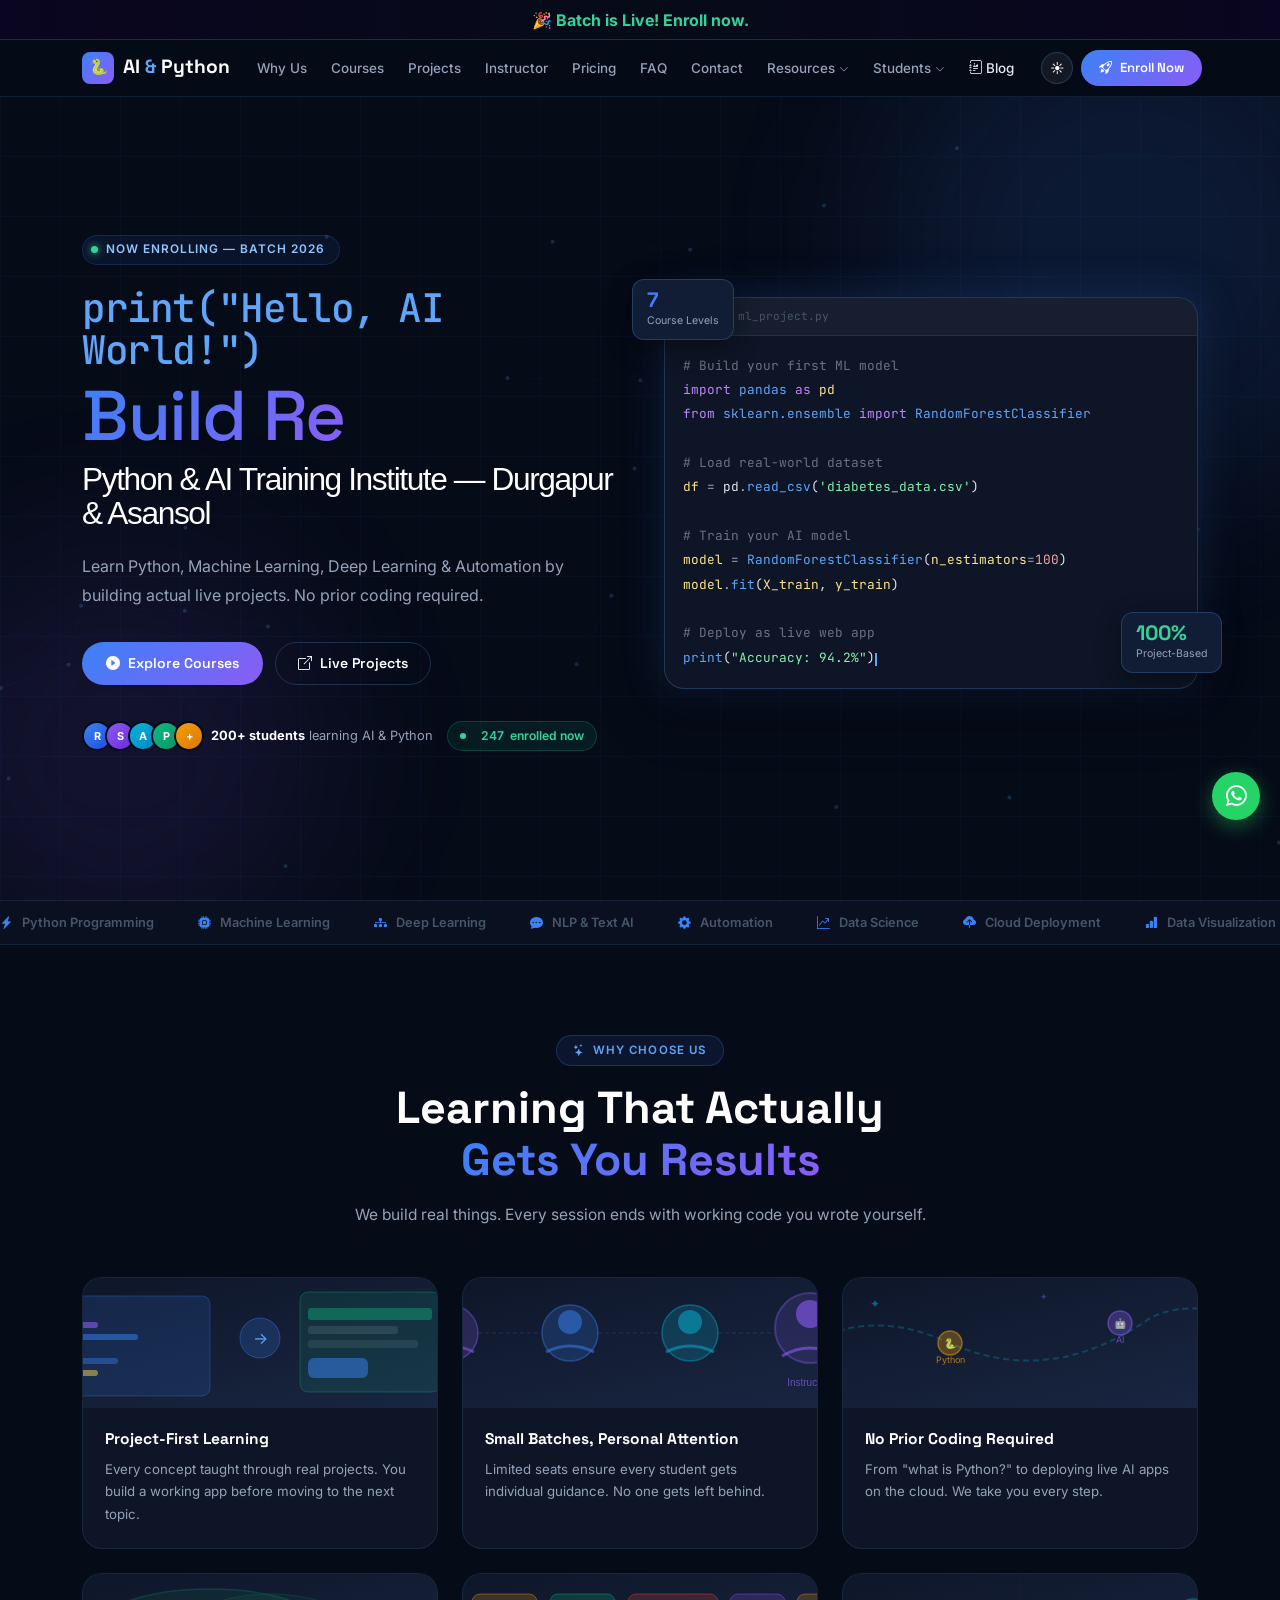
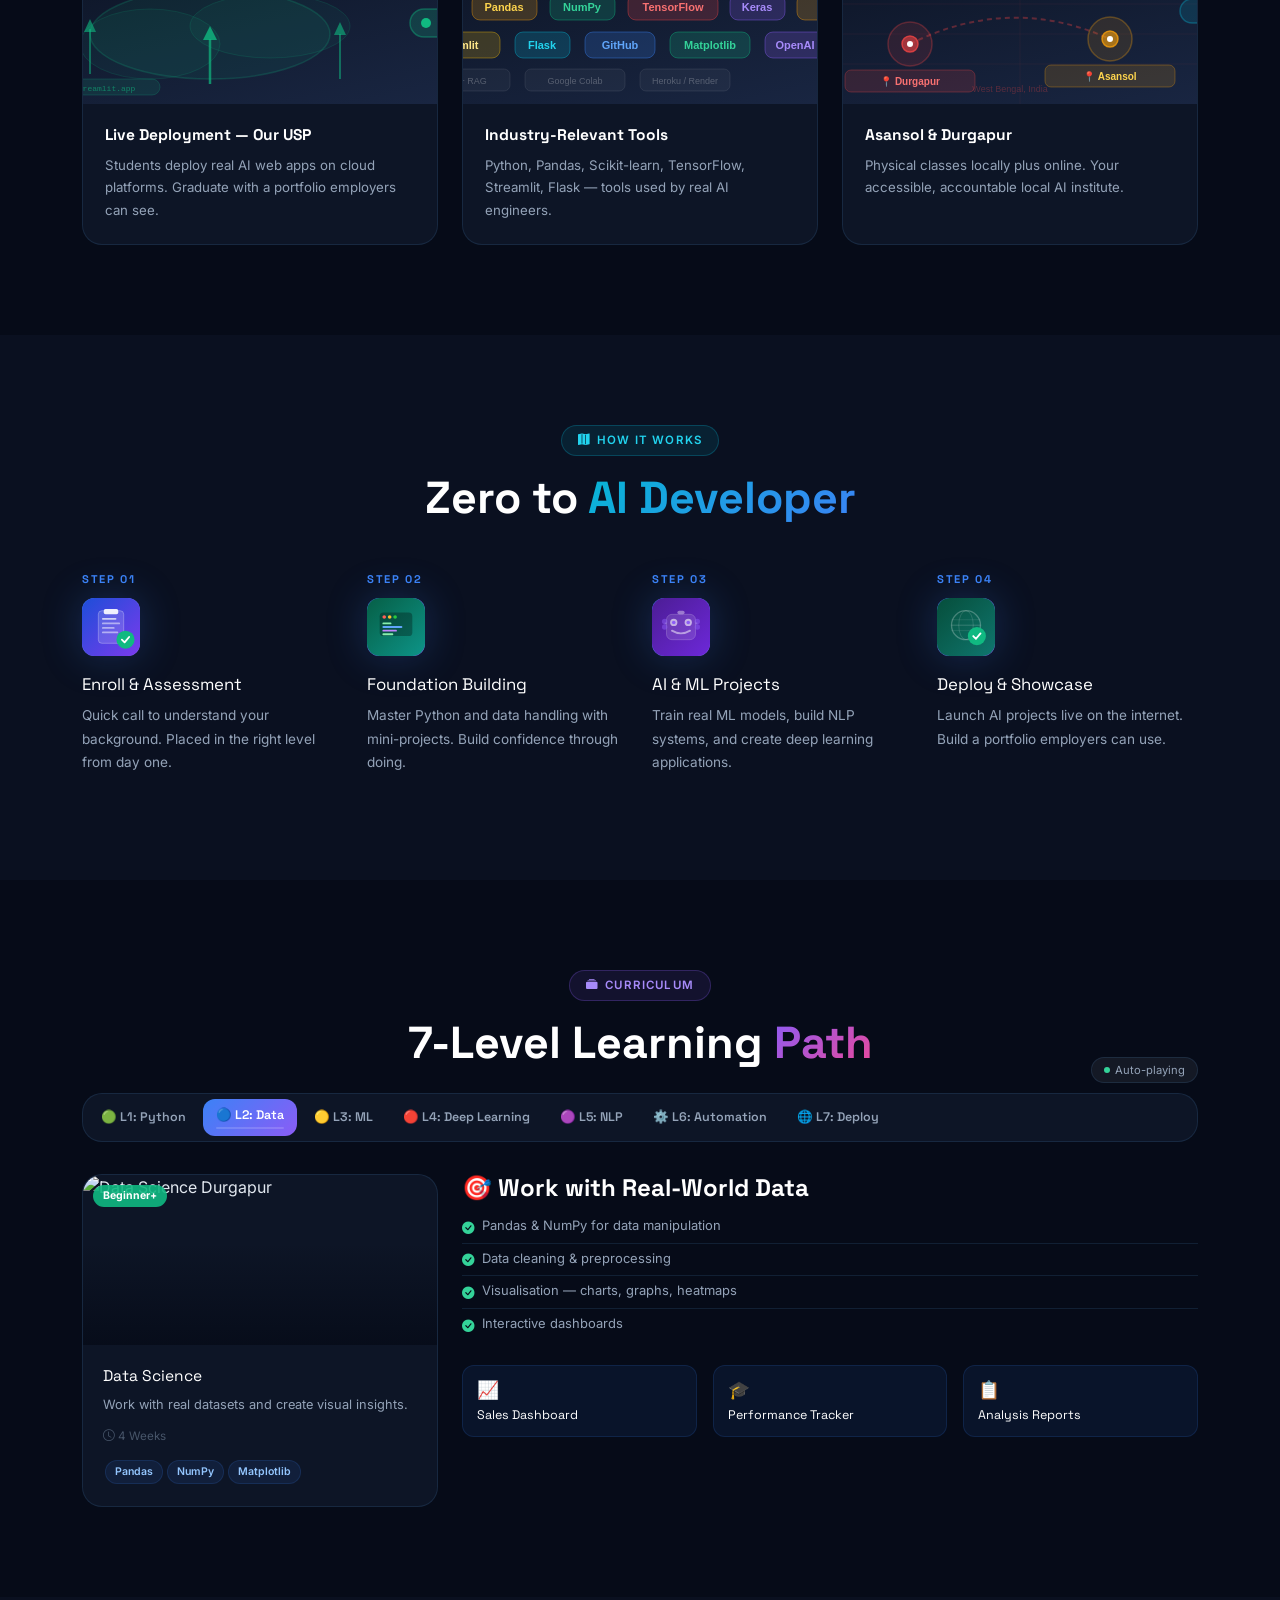
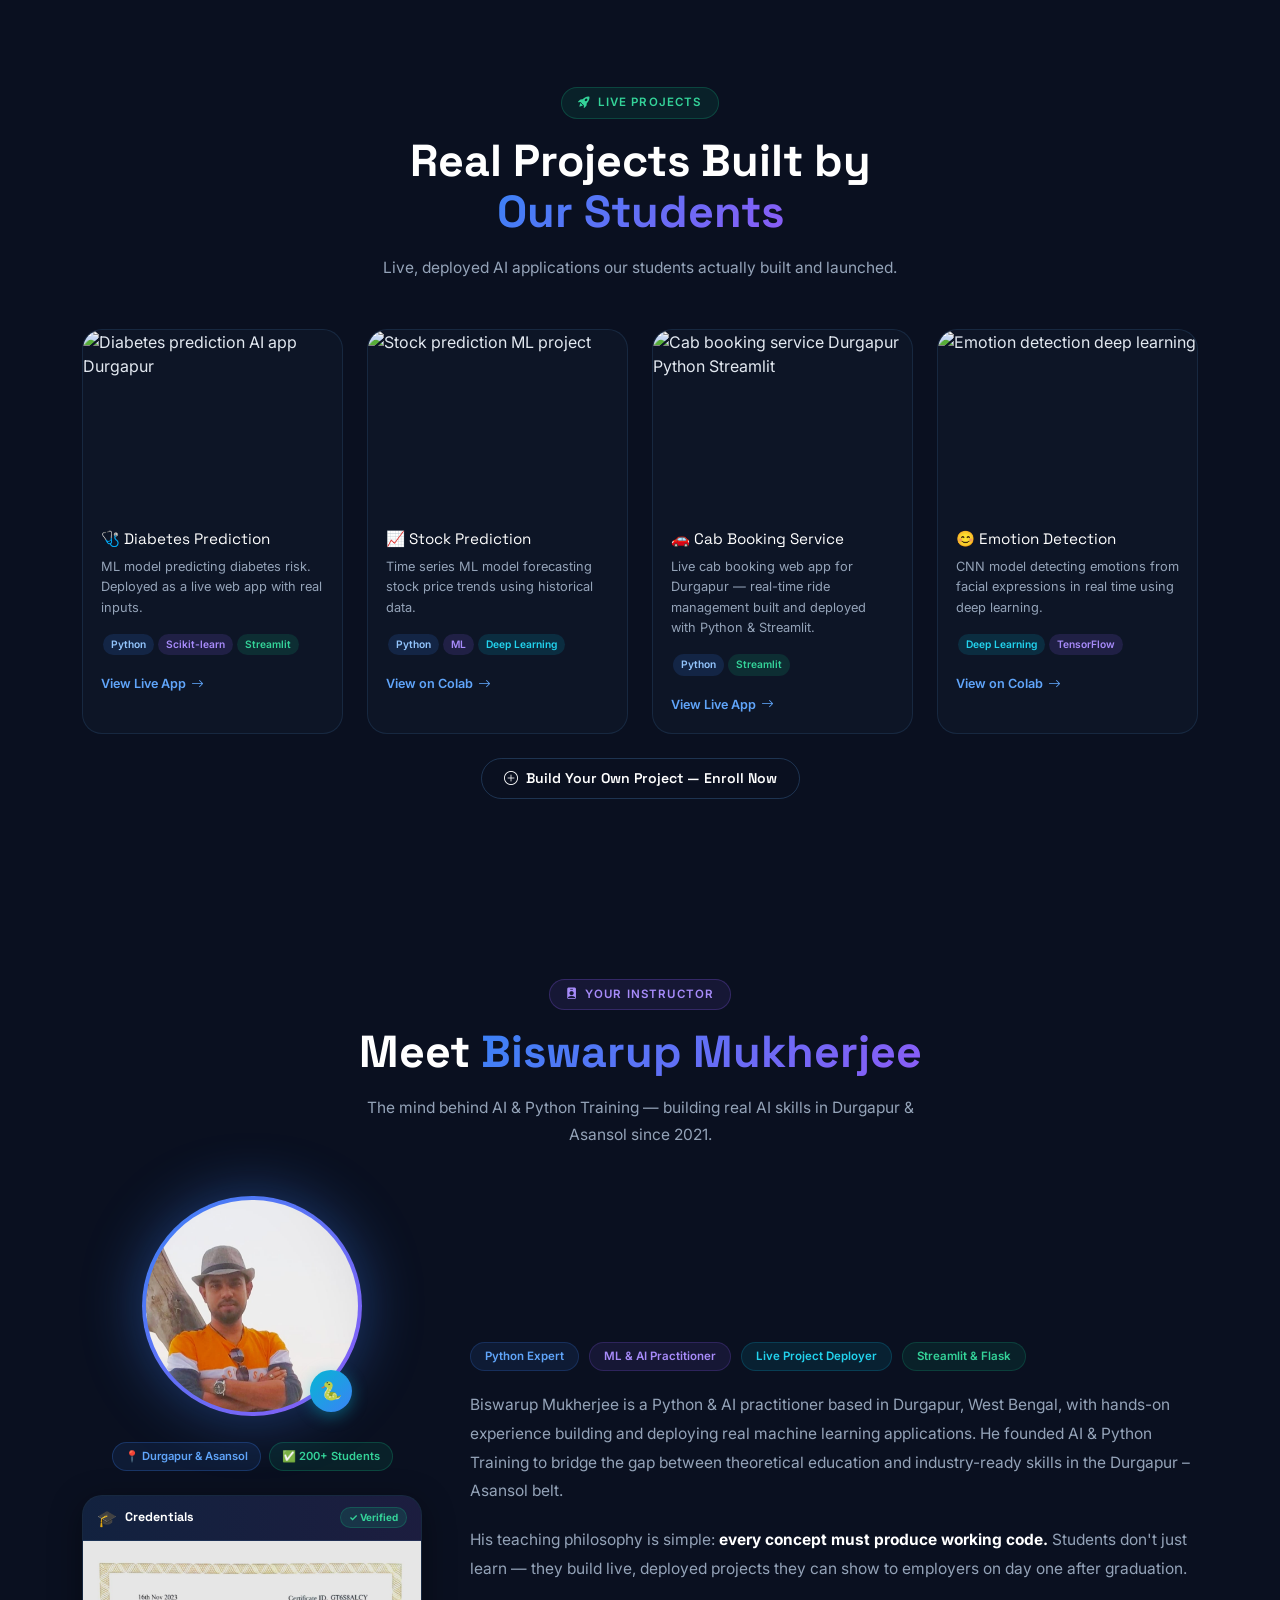
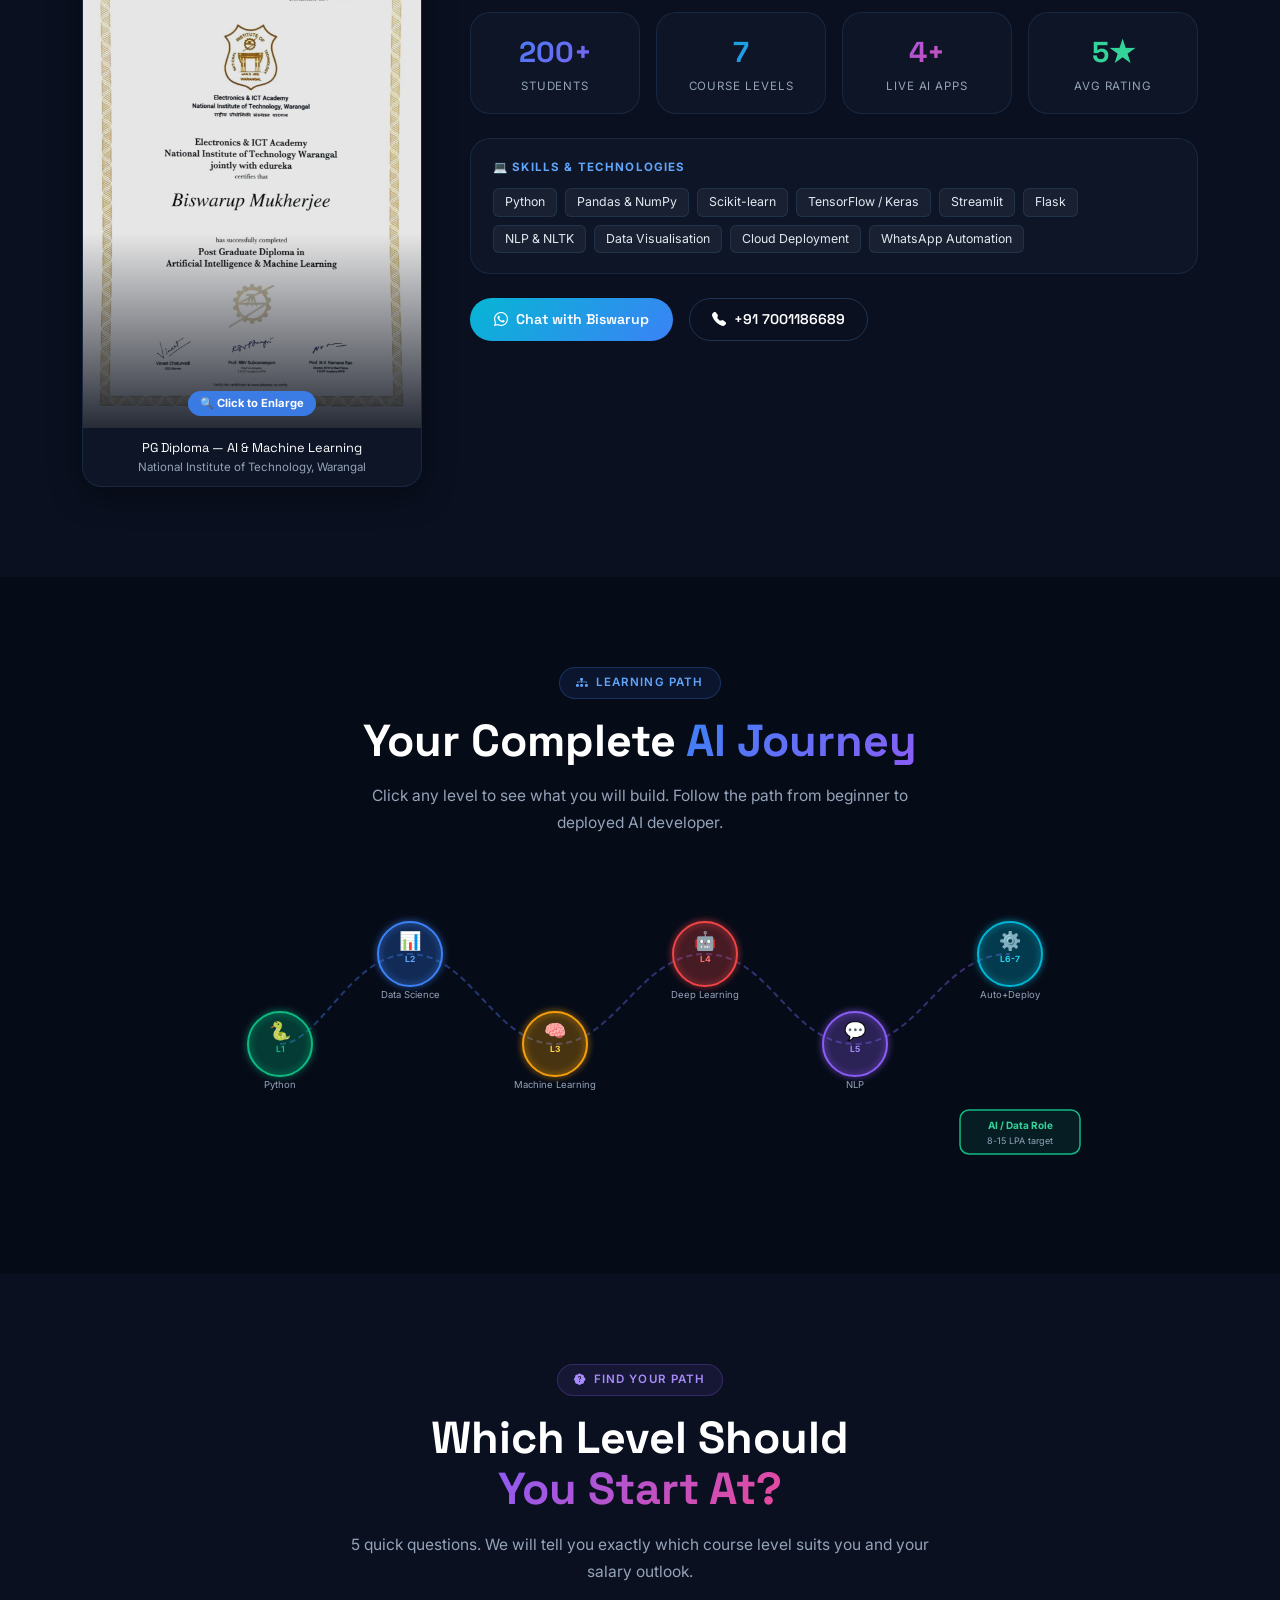
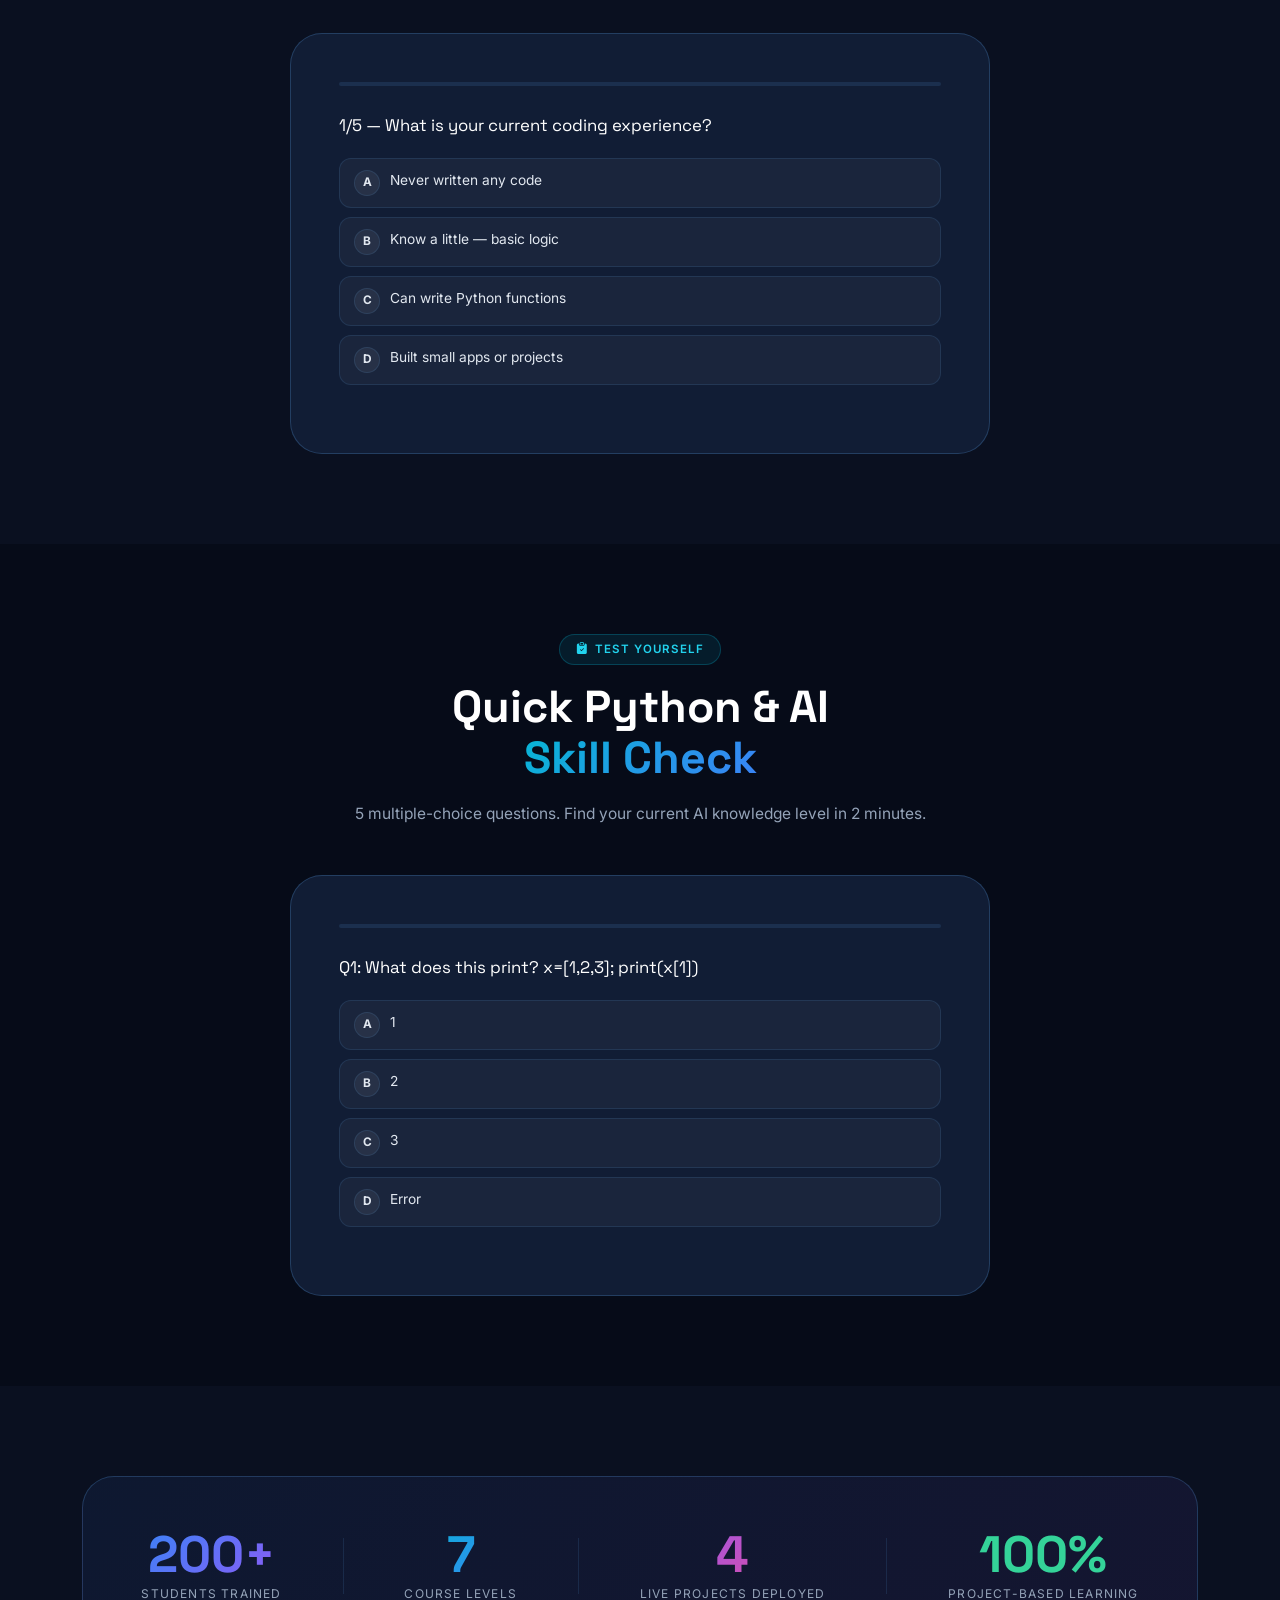
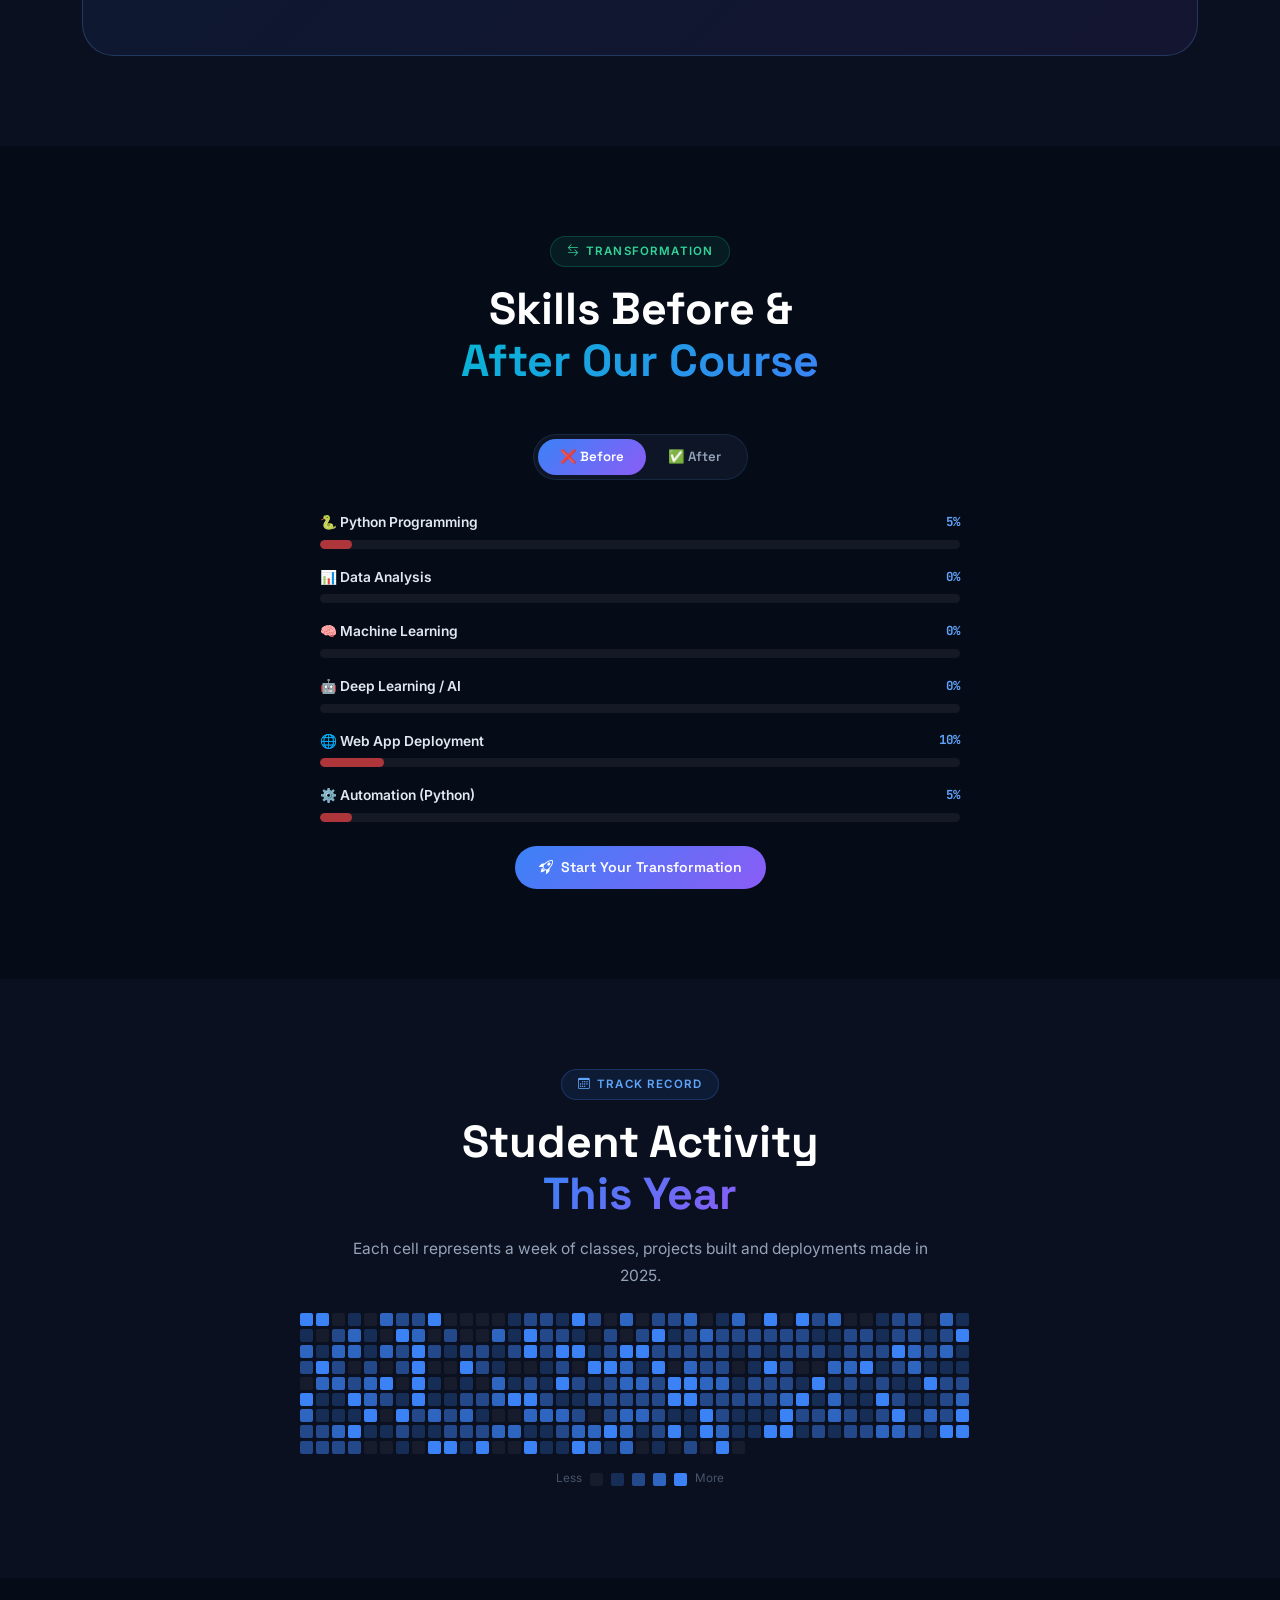
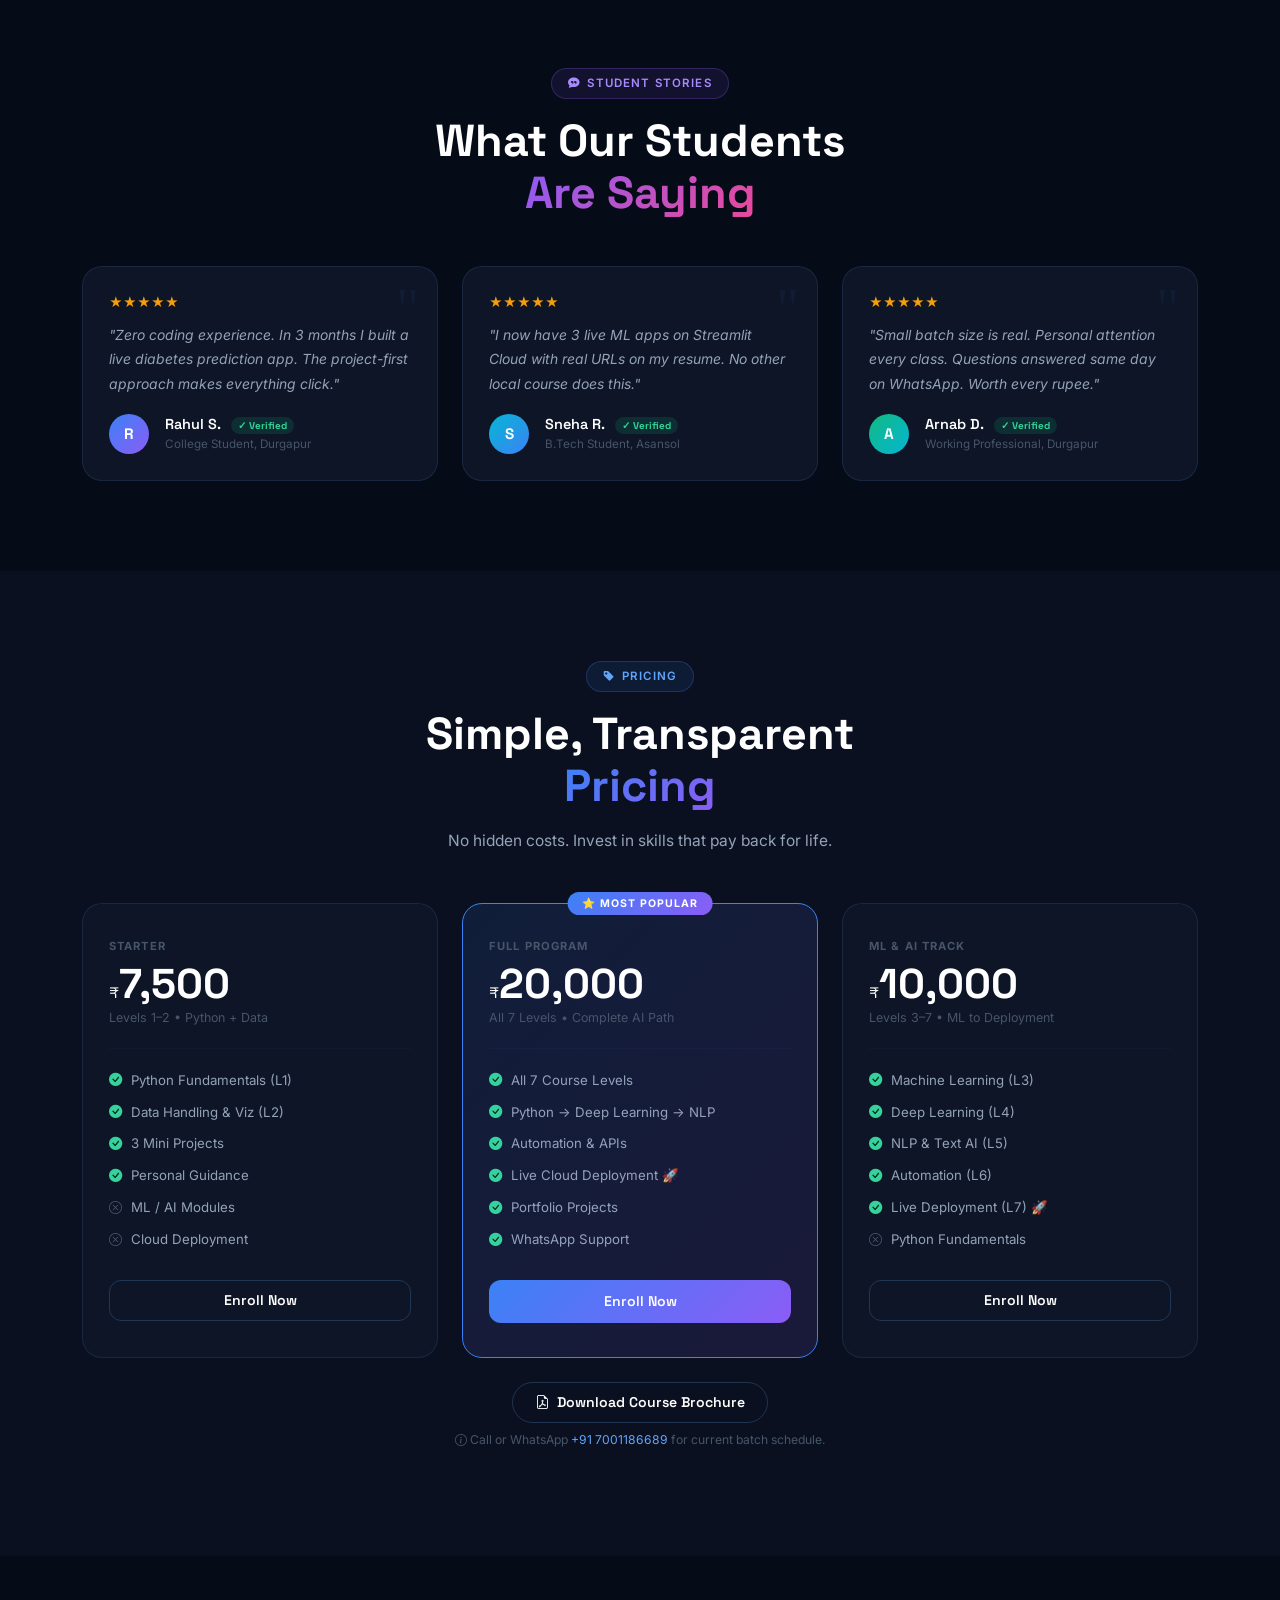
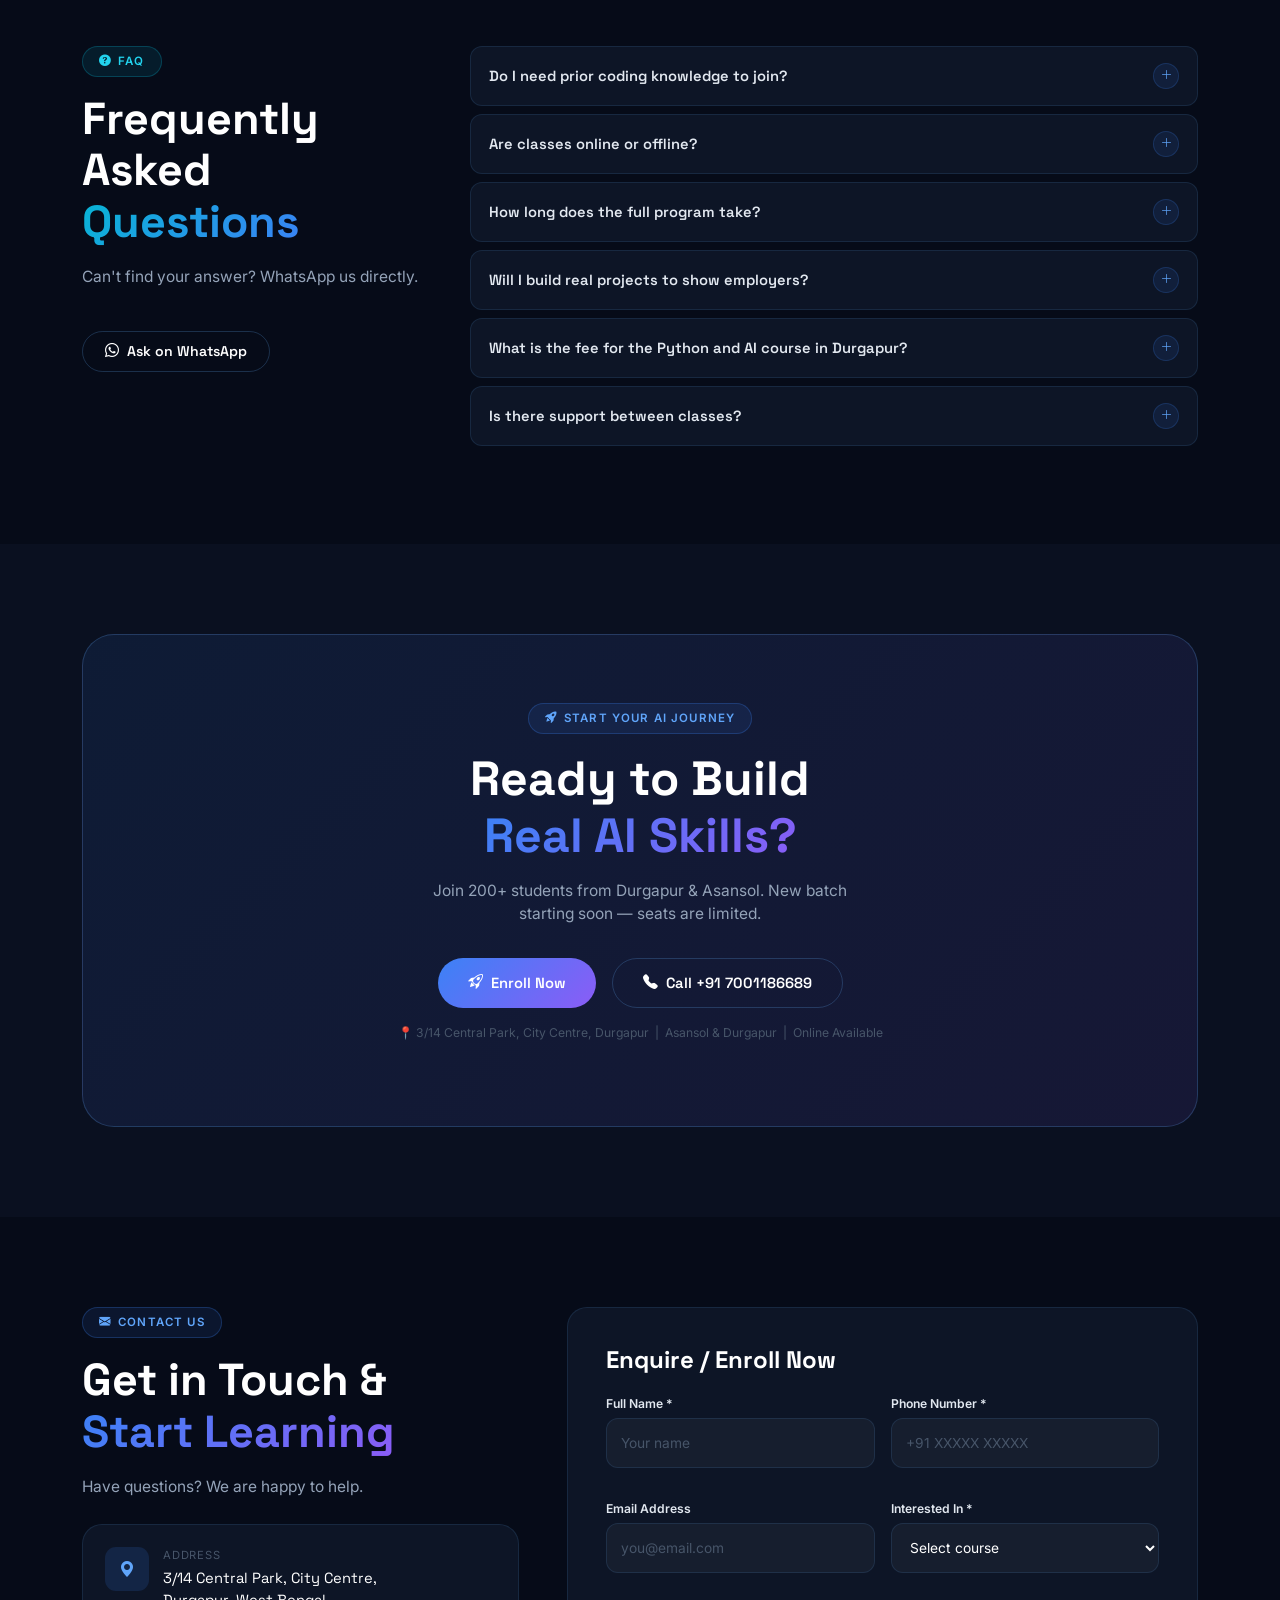
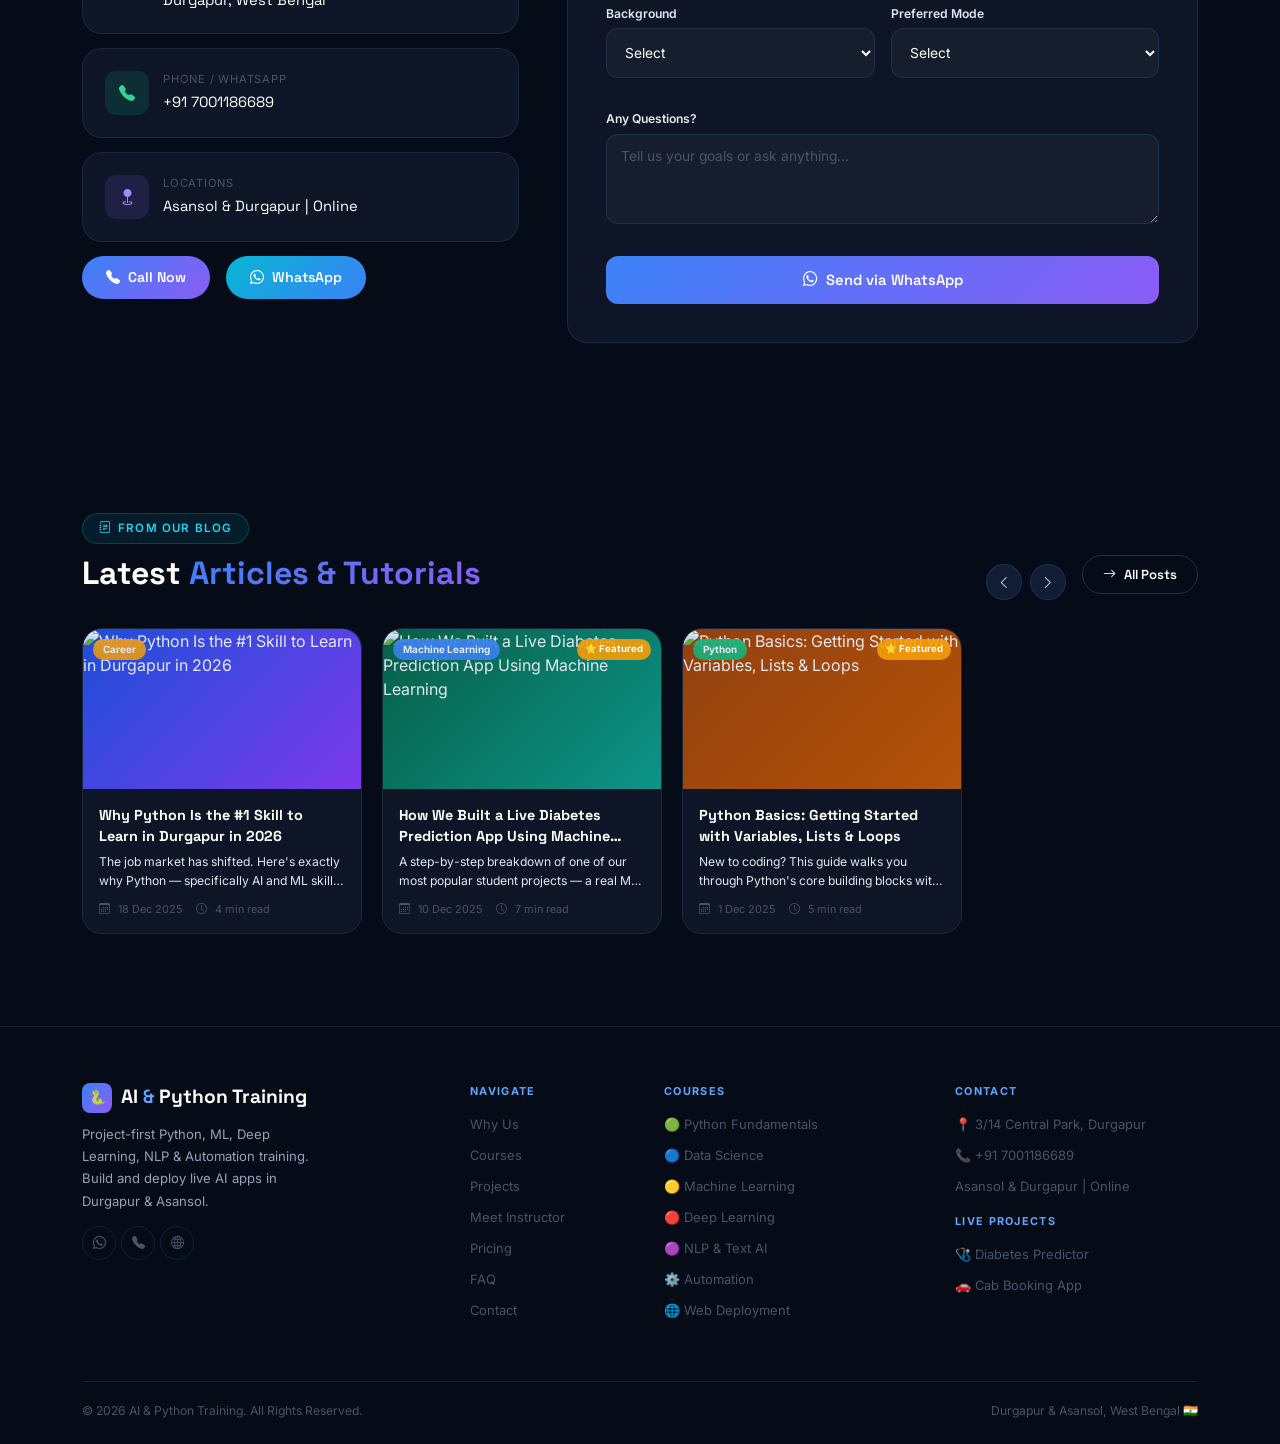
==== index.html @ 7343caf2 "feat: initial commit of AI & Python Training project v2" ====
<!DOCTYPE html>
<html lang="en-IN">
<head>
<meta charset="UTF-8"/>
<meta name="viewport" content="width=device-width,initial-scale=1.0"/>
<title>Python & AI Course in Durgapur & Asansol | Live Projects</title>
<meta name="description" content="Learn Python, Machine Learning & AI in Durgapur & Asansol. Project-based training, live AI app deployment, 200+ students. Beginner-friendly. Call +91 7001186689."/>
<meta name="keywords" content="Python course Durgapur, AI course Durgapur, machine learning Durgapur, Python training Asansol, data science course West Bengal, deep learning training, AI institute Durgapur, learn Python near me, NLP course India, Python classes Asansol, Biswarup Mukherjee"/>
<meta name="robots" content="index, follow"/>
<meta name="geo.region" content="IN-WB"/>
<link rel="canonical" href="https://www.aipythontraining.in/"/>
<link rel="sitemap" type="application/xml" href="https://www.aipythontraining.in/sitemap.xml"/>

<!-- ══ FAVICON & PWA ══ -->
<link rel="icon" type="image/svg+xml" href="data:image/svg+xml,%3Csvg xmlns='http://www.w3.org/2000/svg' viewBox='0 0 64 64'%3E%3Cdefs%3E%3ClinearGradient id='g' x1='0%25' y1='0%25' x2='100%25' y2='100%25'%3E%3Cstop offset='0%25' stop-color='%233B82F6'/%3E%3Cstop offset='100%25' stop-color='%238B5CF6'/%3E%3C/linearGradient%3E%3C/defs%3E%3Crect width='64' height='64' rx='14' fill='url(%23g)'/%3E%3Ctext x='32' y='44' text-anchor='middle' font-size='36' font-family='monospace' font-weight='bold' fill='white'%3E%7B%7D%3C/text%3E%3C/svg%3E"/>
<link rel="icon" type="image/png" sizes="32x32" href="/favicon-32x32.png"/>
<link rel="apple-touch-icon" sizes="180x180" href="/apple-touch-icon.png"/>
<link rel="manifest" href="/site.webmanifest"/>
<meta name="theme-color" content="#3B82F6"/>
<meta name="apple-mobile-web-app-capable" content="yes"/>
<meta name="apple-mobile-web-app-status-bar-style" content="black-translucent"/>

<!-- ══ GEO & LOCAL SEO ══ -->
<meta name="geo.region" content="IN-WB"/>
<meta name="geo.placename" content="Durgapur, West Bengal, India"/>
<meta name="geo.position" content="23.5732;87.3248"/>
<meta name="ICBM" content="23.5732, 87.3248"/>

<!-- ══ DNS PREFETCH ══ -->
<link rel="dns-prefetch" href="https://cdn.jsdelivr.net"/>
<link rel="dns-prefetch" href="https://fonts.googleapis.com"/>
<link rel="dns-prefetch" href="https://wa.me"/>
<meta property="og:type" content="website"/>
<meta property="og:site_name" content="AI and Python Training"/>
<meta property="og:title" content="Python & AI Course in Durgapur & Asansol | Live Projects"/>
<meta property="og:description" content="Learn Python, Machine Learning & Deep Learning with real deployed AI projects. Small batches, personal mentorship. 200+ students trained in Durgapur & Asansol."/>
<meta property="og:url" content="https://www.aipythontraining.in/"/>
<meta property="og:image" content="https://www.aipythontraining.in/og-cover.jpg"/>
<meta property="og:image:width" content="1200"/>
<meta property="og:image:height" content="630"/>
<meta property="og:image:alt" content="AI and Python Training — Durgapur and Asansol, West Bengal"/>
<meta property="og:locale" content="en_IN"/>
<meta name="twitter:card" content="summary_large_image"/>
<meta name="twitter:site" content="@aipythontraining"/>
<meta name="twitter:title" content="Python & AI Course in Durgapur & Asansol | Live Projects"/>
<meta name="twitter:description" content="Learn Python, ML & Deep Learning with real deployed AI projects. 200+ students in Durgapur & Asansol."/>
<meta name="twitter:image" content="https://www.aipythontraining.in/og-cover.jpg"/>
<meta name="twitter:image:alt" content="AI and Python Training Durgapur"/>
<meta name="theme-color" content="#3B82F6"/>
<link rel="preconnect" href="https://fonts.googleapis.com"/>
<link rel="preconnect" href="https://fonts.gstatic.com" crossorigin/>
<link href="https://fonts.googleapis.com/css2?family=Inter:wght@400;500;600;700;800&family=Space+Grotesk:wght@400;500;600;700&family=JetBrains+Mono:wght@400;500&display=swap" rel="stylesheet"/>
<link href="https://cdn.jsdelivr.net/npm/bootstrap@5.3.3/dist/css/bootstrap.min.css" rel="stylesheet"/>
<link href="https://cdn.jsdelivr.net/npm/bootstrap-icons@1.11.3/font/bootstrap-icons.css" rel="stylesheet"/>
<script type="application/ld+json">
{
  "@context": "https://schema.org",
  "@graph": [
    {
      "@type": "EducationalOrganization",
      "@id": "https://www.aipythontraining.in/#organization",
      "name": "AI and Python Training",
      "alternateName": "AI & Python Training Durgapur",
      "url": "https://www.aipythontraining.in/",
      "logo": "https://www.aipythontraining.in/logo.png",
      "image": "https://www.aipythontraining.in/og-cover.jpg",
      "description": "Project-based Python, Machine Learning, Deep Learning and AI training in Durgapur and Asansol. Students build and deploy live AI applications.",
      "telephone": "+91-7001186689",
      "priceRange": "₹₹",
      "address": {
        "@type": "PostalAddress",
        "streetAddress": "3/14 Central Park, City Centre",
        "addressLocality": "Durgapur",
        "addressRegion": "West Bengal",
        "postalCode": "713205",
        "addressCountry": "IN"
      },
      "geo": {"@type": "GeoCoordinates","latitude": 23.5732,"longitude": 87.3248},
      "areaServed": [
        {"@type": "City","name": "Durgapur"},
        {"@type": "City","name": "Asansol"}
      ],
      "openingHoursSpecification": {
        "@type": "OpeningHoursSpecification",
        "dayOfWeek": ["Monday","Tuesday","Wednesday","Thursday","Friday","Saturday"],
        "opens": "10:00","closes": "19:00"
      },
      "sameAs": ["https://sites.google.com/view/pythonandai/home","https://wa.me/917001186689"],
      "aggregateRating": {"@type": "AggregateRating","ratingValue": "5.0","reviewCount": "120","bestRating": "5"}
    },
    {
      "@type": "WebSite",
      "@id": "https://www.aipythontraining.in/#website",
      "url": "https://www.aipythontraining.in/",
      "name": "AI and Python Training",
      "publisher": {"@id": "https://www.aipythontraining.in/#organization"},
      "inLanguage": "en-IN"
    },
    {
      "@type": "WebPage",
      "@id": "https://www.aipythontraining.in/#webpage",
      "url": "https://www.aipythontraining.in/",
      "name": "Python & AI Course in Durgapur & Asansol | Live Projects",
      "isPartOf": {"@id": "https://www.aipythontraining.in/#website"},
      "about": {"@id": "https://www.aipythontraining.in/#organization"},
      "inLanguage": "en-IN"
    },
    {
      "@type": "Course",
      "name": "Python Fundamentals",
      "description": "Learn Python from scratch — variables, loops, functions, file handling. Build calculator, student manager and CSV report projects.",
      "provider": {"@id": "https://www.aipythontraining.in/#organization"},
      "courseMode": ["Onsite","Online"],
      "educationalLevel": "Beginner",
      "timeRequired": "P6W",
      "offers": {"@type": "Offer","price": "7500","priceCurrency": "INR","availability": "https://schema.org/InStock"}
    },
    {
      "@type": "Course",
      "name": "Machine Learning with Python",
      "description": "Build real ML prediction models using Scikit-learn — regression, classification, clustering and model evaluation.",
      "provider": {"@id": "https://www.aipythontraining.in/#organization"},
      "courseMode": ["Onsite","Online"],
      "educationalLevel": "Intermediate",
      "timeRequired": "P6W",
      "offers": {"@type": "Offer","price": "10000","priceCurrency": "INR","availability": "https://schema.org/InStock"}
    },
    {
      "@type": "Course",
      "name": "Complete AI and Python Program",
      "description": "Full 9-module program: Python, Data Science, ML, Deep Learning, NLP, Gen AI, Automation, Streamlit and live cloud deployment.",
      "provider": {"@id": "https://www.aipythontraining.in/#organization"},
      "courseMode": ["Onsite","Online"],
      "educationalLevel": "Beginner to Advanced",
      "timeRequired": "P6M",
      "offers": {"@type": "Offer","price": "20000","priceCurrency": "INR","availability": "https://schema.org/InStock"},
      "aggregateRating": {"@type": "AggregateRating","ratingValue": "5.0","reviewCount": "120","bestRating": "5"}
    },
    {
      "@type": "FAQPage",
      "mainEntity": [
        {"@type": "Question","name": "Do I need prior coding knowledge to join the Python course in Durgapur?","acceptedAnswer": {"@type": "Answer","text": "No prior coding knowledge required. We have trained school students, homemakers and working professionals with zero coding experience."}},
        {"@type": "Question","name": "Are the AI and Python classes online or offline in Durgapur?","acceptedAnswer": {"@type": "Answer","text": "Physical classes in Durgapur at 3/14 Central Park, City Centre, and in Asansol. Online via Google Meet and Zoom also available."}},
        {"@type": "Question","name": "How long does the complete AI program take?","acceptedAnswer": {"@type": "Answer","text": "The 9-module program takes 5 to 6 months with flexible timings including evenings and weekends."}},
        {"@type": "Question","name": "Will I build real projects after the course?","acceptedAnswer": {"@type": "Answer","text": "Yes. Students deploy live AI web apps on Streamlit Cloud and GitHub — a portfolio of real working apps with public URLs."}},
        {"@type": "Question","name": "What is the fee for the Python and AI course in Durgapur?","acceptedAnswer": {"@type": "Answer","text": "Fees range from Rs 7500 for the Starter plan to Rs 20000 for the Full Program with live deployment. Call +91 7001186689 for current batch pricing."}},
        {"@type": "Question","name": "Is there support between classes?","acceptedAnswer": {"@type": "Answer","text": "Yes. Dedicated WhatsApp group for questions anytime, plus code repositories and notes after every class."}}
      ]
    },
    {
      "@type": "BreadcrumbList",
      "itemListElement": [
        {"@type": "ListItem","position": 1,"name": "Home","item": "https://www.aipythontraining.in/"},
        {"@type": "ListItem","position": 2,"name": "Courses","item": "https://www.aipythontraining.in/#courses"},
        {"@type": "ListItem","position": 3,"name": "Projects","item": "https://www.aipythontraining.in/#projects"},
        {"@type": "ListItem","position": 4,"name": "Pricing","item": "https://www.aipythontraining.in/#pricing"},
        {"@type": "ListItem","position": 5,"name": "Contact","item": "https://www.aipythontraining.in/#contact"}
      ]
    },
    {
      "@type": "Person",
      "@id": "https://www.aipythontraining.in/#instructor",
      "name": "Biswarup Mukherjee",
      "jobTitle": "Python & AI Instructor",
      "worksFor": {"@id": "https://www.aipythontraining.in/#organization"},
      "alumniOf": {"@type": "CollegeOrUniversity","name": "National Institute of Technology, Warangal"},
      "knowsAbout": ["Python","Machine Learning","Deep Learning","NLP","Streamlit","TensorFlow","Data Science"]
    }
  ]
}
</script>
<style>
:root{--bg:#060B18;--bg2:#0A1020;--card:#0D1526;--card2:#111D35;--brd:rgba(99,179,255,.12);--brd2:rgba(99,179,255,.22);--blue:#3B82F6;--b2:#60A5FA;--b3:#93C5FD;--pur:#8B5CF6;--p2:#A78BFA;--cyn:#06B6D4;--c2:#22D3EE;--grn:#10B981;--g2:#34D399;--org:#F59E0B;--wht:#fff;--txt:#E2E8F0;--mut:#94A3B8;--dim:#475569;--g1:linear-gradient(135deg,#3B82F6,#8B5CF6);--g2c:linear-gradient(135deg,#06B6D4,#3B82F6);--g3:linear-gradient(135deg,#8B5CF6,#EC4899);--glow:0 0 40px rgba(59,130,246,.25);--r:12px;--r2:20px;--r3:32px;--tr:.3s ease;--fn:"Inter",sans-serif;--fh:"Space Grotesk",sans-serif;--fm:"JetBrains Mono",monospace}
*,*::before,*::after{box-sizing:border-box;margin:0;padding:0}
html{scroll-behavior:smooth}
body{font-family:var(--fn);background:var(--bg);color:var(--txt);overflow-x:hidden;padding-top:96px}
h1,h2,h3,h4{font-family:var(--fh);font-weight:700;line-height:1.2}
a{text-decoration:none;color:inherit}
img{max-width:100%;height:auto;display:block}
::-webkit-scrollbar{width:4px}::-webkit-scrollbar-thumb{background:var(--blue);border-radius:2px}
.gt{background:var(--g1);-webkit-background-clip:text;-webkit-text-fill-color:transparent;background-clip:text}
.gt2{background:var(--g2c);-webkit-background-clip:text;-webkit-text-fill-color:transparent;background-clip:text}
.gt3{background:var(--g3);-webkit-background-clip:text;-webkit-text-fill-color:transparent;background-clip:text}
.tag{display:inline-flex;align-items:center;gap:6px;background:rgba(59,130,246,.1);border:1px solid rgba(59,130,246,.25);color:var(--b2);font-size:.72rem;font-weight:600;letter-spacing:.1em;text-transform:uppercase;padding:6px 16px;border-radius:50px;margin-bottom:16px}
.tag.pur{background:rgba(139,92,246,.1);border-color:rgba(139,92,246,.25);color:var(--p2)}
.tag.cyn{background:rgba(6,182,212,.1);border-color:rgba(6,182,212,.25);color:var(--c2)}
.tag.grn{background:rgba(16,185,129,.1);border-color:rgba(16,185,129,.25);color:var(--g2)}
.sec-title{font-size:clamp(1.8rem,3.5vw,2.8rem);color:#fff;line-height:1.15;margin-bottom:16px}
.sec-sub{font-size:.97rem;color:var(--mut);line-height:1.75;max-width:580px}
.btn-p{background:var(--g1);color:#fff;font-family:var(--fh);font-weight:600;font-size:.88rem;border:none;border-radius:50px;padding:11px 24px;display:inline-flex;align-items:center;gap:8px;transition:var(--tr);cursor:pointer;text-decoration:none;white-space:nowrap}
.btn-p:hover{color:#fff;transform:translateY(-2px);box-shadow:var(--glow)}
.btn-o{background:transparent;color:#fff;font-family:var(--fh);font-weight:600;font-size:.88rem;border:1.5px solid var(--brd2);border-radius:50px;padding:9px 22px;display:inline-flex;align-items:center;gap:8px;transition:var(--tr);cursor:pointer;text-decoration:none;white-space:nowrap}
.btn-o:hover{border-color:var(--blue);color:var(--b2);background:rgba(59,130,246,.08)}
.btn-c{background:var(--g2c);color:#fff;font-family:var(--fh);font-weight:600;font-size:.88rem;border:none;border-radius:50px;padding:11px 24px;display:inline-flex;align-items:center;gap:8px;transition:var(--tr);cursor:pointer;text-decoration:none;white-space:nowrap}
.btn-c:hover{color:#fff;transform:translateY(-2px)}
#prog{position:fixed;top:0;left:0;height:2px;width:0%;background:var(--g1);z-index:9999}
/* COUNTDOWN */
#cd-bar{position:fixed;top:0;left:0;right:0;height:40px;background:linear-gradient(90deg,#0A0520,#060B18,#0A0520);border-bottom:1px solid rgba(99,102,241,.3);z-index:1002;display:flex;align-items:center;justify-content:center;gap:10px;padding:0 12px;overflow:hidden}
.cd-lbl{font-size:.72rem;font-weight:600;color:rgba(255,255,255,.5);white-space:nowrap;flex-shrink:0}
.cd-lbl strong{color:#fff}
.cd-tmr{display:flex;align-items:center;gap:3px;flex-shrink:0}
.cd-bx{background:rgba(255,255,255,.08);border:1px solid rgba(99,179,255,.18);border-radius:6px;padding:2px 7px;min-width:38px;text-align:center;flex-shrink:0}
.cd-n{font-family:monospace;font-size:.88rem;font-weight:700;color:#fff;display:block;line-height:1.4}
.cd-s{font-size:.45rem;color:rgba(255,255,255,.4);text-transform:uppercase;display:block}
.cd-sep{color:var(--b2);font-weight:700;font-size:.88rem;flex-shrink:0}
.cd-seat{display:inline-flex;align-items:center;gap:5px;background:rgba(239,68,68,.12);border:1px solid rgba(239,68,68,.25);border-radius:50px;padding:3px 9px;font-size:.7rem;font-weight:700;color:#F87171;flex-shrink:0;white-space:nowrap}
.cd-dot{width:5px;height:5px;border-radius:50%;background:#EF4444;display:inline-block;animation:pulse 1.5s ease-in-out infinite}
@media(max-width:600px){.cd-lbl{display:none}}
/* NAV */
#nav{position:fixed;top:40px;left:0;right:0;z-index:1001;padding:10px 0;background:rgba(6,11,24,.97);backdrop-filter:blur(16px);border-bottom:1px solid var(--brd)}
.nav-inner{display:flex;align-items:center;justify-content:space-between;gap:16px}
.nav-brand{font-family:var(--fh);font-size:1.2rem;font-weight:700;color:#fff;display:flex;align-items:center;gap:9px;text-decoration:none;flex-shrink:0}
.nav-brand .ni{width:32px;height:32px;background:var(--g1);border-radius:8px;display:flex;align-items:center;justify-content:center;font-size:.95rem;flex-shrink:0}
.nav-links{display:flex;align-items:center;gap:2px}
.nav-link{font-size:.84rem;font-weight:500;color:var(--mut);padding:7px 11px;border-radius:8px;transition:.2s;text-decoration:none;white-space:nowrap}
.nav-link:hover{color:#fff;background:rgba(255,255,255,.06)}
.nav-ctrls{display:flex;align-items:center;gap:8px;flex-shrink:0}
#dm-btn{width:32px;height:32px;border-radius:50%;background:rgba(255,255,255,.06);border:1px solid var(--brd2);color:#fff;cursor:pointer;font-size:.85rem;display:flex;align-items:center;justify-content:center;flex-shrink:0}
#nav-tog{background:rgba(255,255,255,.06);border:1px solid var(--brd);border-radius:8px;padding:7px 9px;color:#fff;cursor:pointer;display:none;align-items:center;font-size:1.2rem;line-height:1}
@media(max-width:991px){.nav-links{display:none}#nav-tog{display:flex}}
/* MOB NAV */
#mob-nav{display:none;position:fixed;inset:0;background:var(--bg);z-index:1000;flex-direction:column;padding-top:70px;overflow-y:auto}
#mob-nav.open{display:flex}
#mob-head{position:fixed;top:0;left:0;right:0;padding:12px 20px;background:var(--bg);border-bottom:1px solid var(--brd);display:flex;justify-content:space-between;align-items:center}
.mob-link{font-size:1rem;padding:13px 20px;border-bottom:1px solid var(--brd);color:var(--txt);display:block;text-decoration:none}
.mob-link:hover{color:var(--b2)}
/* HERO */
#hero{min-height:calc(100vh - 96px);display:flex;align-items:center;position:relative;overflow:hidden;padding:50px 0 60px}
.h-grid{position:absolute;inset:0;background-image:linear-gradient(rgba(59,130,246,.04) 1px,transparent 1px),linear-gradient(90deg,rgba(59,130,246,.04) 1px,transparent 1px);background-size:60px 60px;pointer-events:none;z-index:0}
.orb{position:absolute;border-radius:50%;filter:blur(80px);pointer-events:none;z-index:0}
.o1{width:500px;height:500px;background:rgba(59,130,246,.12);top:-100px;right:-100px}
.o2{width:400px;height:400px;background:rgba(139,92,246,.10);bottom:-50px;left:-80px}
.hero-cont{position:relative;z-index:2}
.h-badge{display:inline-flex;align-items:center;gap:8px;background:rgba(59,130,246,.08);border:1px solid rgba(59,130,246,.2);border-radius:50px;padding:5px 14px 5px 8px;margin-bottom:22px}
.h-dot{width:7px;height:7px;border-radius:50%;background:var(--g2);box-shadow:0 0 8px var(--g2);animation:pulse 2s ease-in-out infinite;flex-shrink:0;display:inline-block}
.h-badge span{font-size:.74rem;font-weight:600;color:var(--b3);letter-spacing:.08em;text-transform:uppercase}
.h1{font-size:clamp(2.4rem,5.5vw,4.8rem);color:#fff;line-height:1.08;letter-spacing:-.02em;margin-bottom:22px}
.h1 .mono{font-family:var(--fm);font-size:.56em;display:block;color:var(--b2);margin-bottom:6px}
.h-desc{font-size:1rem;color:var(--mut);line-height:1.8;max-width:500px;margin-bottom:32px}
.h-btns{display:flex;gap:12px;flex-wrap:wrap;margin-bottom:36px}
.avs{display:flex}
.av{width:30px;height:30px;border-radius:50%;border:2px solid var(--bg);margin-right:-7px;display:flex;align-items:center;justify-content:center;font-size:.68rem;font-weight:700;color:#fff;flex-shrink:0}
.live-pill{display:inline-flex;align-items:center;gap:6px;background:rgba(16,185,129,.1);border:1px solid rgba(16,185,129,.25);border-radius:50px;padding:5px 12px;font-size:.76rem;font-weight:600;color:var(--g2)}
/* CODE WINDOW */
.code-win{background:var(--card);border:1px solid var(--brd2);border-radius:var(--r2);overflow:hidden;box-shadow:0 16px 56px rgba(0,0,0,.5),var(--glow);position:relative;z-index:2}
.code-bar{background:rgba(255,255,255,.04);padding:10px 14px;display:flex;align-items:center;gap:7px;border-bottom:1px solid var(--brd)}
.cb-d{width:10px;height:10px;border-radius:50%;display:inline-block}
.code-body{padding:18px;font-family:var(--fm);font-size:.8rem;line-height:1.9}
.cm{color:#6B7280}.ck{color:#C084FC}.cf{color:#60A5FA}.cs{color:#86EFAC}.cn{color:#FCA5A5}.cv{color:#FDE68A}.co{color:#94A3B8}
.cur{display:inline-block;width:2px;height:13px;background:var(--b2);animation:blink .9s step-end infinite;vertical-align:text-bottom}
.sf{position:absolute;background:var(--card2);border:1px solid var(--brd2);border-radius:var(--r);padding:10px 14px;box-shadow:0 8px 24px rgba(0,0,0,.4);z-index:3}
.sf1{top:-18px;left:-32px;animation:fl 3.5s ease-in-out infinite alternate}
.sf2{bottom:16px;right:-24px;animation:fl 4s ease-in-out infinite alternate;animation-delay:1.5s}
.sf-n{font-family:var(--fh);font-size:1.3rem;font-weight:700;color:#fff;line-height:1}
.sf-l{font-size:.66rem;color:var(--mut);margin-top:2px}
/* TICKER */
#ticker{background:var(--bg2);border-top:1px solid var(--brd);border-bottom:1px solid var(--brd);padding:12px 0;overflow:hidden}
.t-track{display:flex;gap:44px;white-space:nowrap;animation:tick 22s linear infinite}
.t-item{display:inline-flex;align-items:center;gap:9px;font-size:.8rem;font-weight:600;color:var(--dim);flex-shrink:0}
.t-item i{color:var(--blue)}
/* SECTIONS */
.sec{padding:90px 0}
.sec.bg2{background:var(--bg2)}
/* FEATURE CARDS */
.fc{background:var(--card);border:1px solid var(--brd);border-radius:var(--r2);overflow:hidden;height:100%;transition:var(--tr);display:flex;flex-direction:column}
.fc-banner{width:100%;height:130px;position:relative;overflow:hidden;flex-shrink:0}
.fc-banner svg{width:100%;height:100%}
.fc-body{padding:20px 22px 22px;flex:1;display:flex;flex-direction:column}
.fc:hover{border-color:var(--brd2);transform:translateY(-4px);box-shadow:var(--glow-b)}
.fc-t{font-family:var(--fh);font-size:.98rem;font-weight:700;color:#fff;margin-bottom:8px}
.fc-d{font-size:.83rem;color:var(--mut);line-height:1.7;margin:0}
.fc:hover{border-color:var(--brd2);transform:translateY(-4px);box-shadow:var(--glow)}
.fi{width:50px;height:50px;border-radius:13px;display:flex;align-items:center;justify-content:center;font-size:1.3rem;margin-bottom:16px;flex-shrink:0}
.fi.b{background:rgba(59,130,246,.15);border:1px solid rgba(59,130,246,.25)}
.fi.p{background:rgba(139,92,246,.15);border:1px solid rgba(139,92,246,.25)}
.fi.c{background:rgba(6,182,212,.15);border:1px solid rgba(6,182,212,.25)}
.fi.g{background:rgba(16,185,129,.15);border:1px solid rgba(16,185,129,.25)}
.fi.o{background:rgba(245,158,11,.15);border:1px solid rgba(245,158,11,.25)}
.fi.r{background:rgba(239,68,68,.15);border:1px solid rgba(239,68,68,.25)}
.fc-t{font-family:var(--fh);font-size:.97rem;color:#fff;margin-bottom:7px}
.fc-d{font-size:.83rem;color:var(--mut);line-height:1.7}
/* STEP */
.step-n{font-family:var(--fh);font-size:.7rem;font-weight:700;letter-spacing:.15em;text-transform:uppercase;color:var(--blue);margin-bottom:10px}
.step-icon{width:58px;height:58px;border-radius:var(--r);background:var(--g1);display:flex;align-items:center;justify-content:center;font-size:1.5rem;margin-bottom:16px;box-shadow:var(--glow)}
.step-t{font-family:var(--fh);font-size:1.05rem;color:#fff;margin-bottom:7px}
.step-d{font-size:.85rem;color:var(--mut);line-height:1.7}
/* COURSE TABS */
.ctabs{display:flex;gap:4px;flex-wrap:wrap;margin-bottom:32px;background:var(--card);border:1px solid var(--brd);border-radius:var(--r2);padding:5px}
.ctab{font-size:.78rem;font-weight:600;color:var(--mut);padding:7px 13px;border-radius:var(--r);cursor:pointer;border:none;background:transparent;transition:var(--tr);white-space:nowrap;font-family:var(--fh)}
.ctab.active,.ctab:hover{background:var(--g1);color:#fff}
.cpanel{display:none}.cpanel.active{display:block}
.cc{background:var(--card);border:1px solid var(--brd);border-radius:var(--r2);overflow:hidden;height:100%;transition:var(--tr)}
.cc:hover{border-color:var(--brd2);transform:translateY(-3px);box-shadow:var(--glow)}
.cc-img{height:170px;position:relative;overflow:hidden}
.cc-img img{width:100%;height:100%;object-fit:cover;transition:transform .5s}
.cc:hover .cc-img img{transform:scale(1.05)}
.cc-ov{position:absolute;inset:0;background:linear-gradient(to bottom,transparent 40%,rgba(6,11,24,.85))}
.cc-lv{position:absolute;top:10px;left:10px;font-size:.66rem;font-weight:700;padding:3px 10px;border-radius:50px;color:#fff}
.lv-b{background:rgba(16,185,129,.9)}.lv-i{background:rgba(59,130,246,.9)}.lv-a{background:rgba(139,92,246,.9)}
.cc-body{padding:20px}
.cc-title{font-family:var(--fh);font-size:.97rem;color:#fff;margin-bottom:7px}
.cc-desc{font-size:.8rem;color:var(--mut);line-height:1.6;margin-bottom:12px}
.cc-meta{display:flex;align-items:center;gap:12px;font-size:.73rem;color:var(--dim);margin-bottom:12px}
.ctag{font-size:.66rem;font-weight:600;padding:3px 9px;border-radius:50px;background:rgba(59,130,246,.1);color:var(--b3);border:1px solid rgba(59,130,246,.15);display:inline-block;margin:2px}
.cul{list-style:none;padding:0;margin-bottom:16px}
.cul li{display:flex;align-items:flex-start;gap:8px;font-size:.81rem;color:var(--mut);padding:5px 0;border-bottom:1px solid var(--brd)}
.cul li:last-child{border:none}
.cul i{color:var(--g2);font-size:.78rem;flex-shrink:0;margin-top:3px}
.pm{background:rgba(59,130,246,.08);border:1px solid rgba(59,130,246,.15);border-radius:var(--r);padding:11px 14px;flex:1;min-width:120px}
.pm-e{font-size:1.1rem;margin-bottom:3px}
.pm-t{font-family:var(--fh);font-size:.78rem;color:#fff}
/* PROJECTS */
.pc{background:var(--card);border:1px solid var(--brd);border-radius:var(--r2);overflow:hidden;height:100%;transition:var(--tr)}
.pc:hover{border-color:var(--brd2);transform:translateY(-4px);box-shadow:0 0 40px rgba(139,92,246,.25)}
.pc-img{height:180px;overflow:hidden}
.pc-img img{width:100%;height:100%;object-fit:cover;transition:transform .5s}
.pc:hover .pc-img img{transform:scale(1.05)}
.pc-body{padding:18px}
.pc-t{font-family:var(--fh);font-size:.95rem;color:#fff;margin-bottom:6px}
.pc-d{font-size:.8rem;color:var(--mut);line-height:1.6;margin-bottom:12px}
.stk{font-size:.64rem;font-weight:600;padding:3px 8px;border-radius:50px;display:inline-block;margin:2px}
.st-p{background:rgba(59,130,246,.15);color:var(--b3)}
.st-m{background:rgba(139,92,246,.15);color:var(--p2)}
.st-a{background:rgba(6,182,212,.15);color:var(--c2)}
.st-w{background:rgba(16,185,129,.15);color:var(--g2)}
.pl{font-size:.79rem;font-weight:600;color:var(--b2);display:inline-flex;align-items:center;gap:5px;transition:gap .2s;margin-top:10px}
.pl:hover{color:var(--b3);gap:9px}
/* STATS */
.stats-box{background:linear-gradient(135deg,rgba(59,130,246,.08),rgba(139,92,246,.08));border:1px solid var(--brd2);border-radius:var(--r3);padding:clamp(28px,5vw,52px) clamp(16px,5vw,40px)}
.st-num{font-family:var(--fh);font-size:clamp(2.2rem,4vw,3.2rem);font-weight:700;color:#fff;line-height:1}
.st-lbl{font-size:.75rem;color:var(--mut);text-transform:uppercase;letter-spacing:.1em;margin-top:5px}
/* TESTIMONIALS */
.tc{background:var(--card);border:1px solid var(--brd);border-radius:var(--r2);padding:26px;height:100%;transition:var(--tr);position:relative}
.tc:hover{border-color:var(--brd2);box-shadow:var(--glow)}
.tc-stars{color:var(--org);font-size:.82rem;margin-bottom:10px}
.tc-text{font-size:.87rem;color:var(--mut);line-height:1.75;font-style:italic;margin-bottom:18px}
.tc-av{width:40px;height:40px;border-radius:50%;display:flex;align-items:center;justify-content:center;font-family:var(--fh);font-size:.95rem;font-weight:700;color:#fff;flex-shrink:0}
.tc-name{font-family:var(--fh);font-size:.9rem;font-weight:600;color:#fff}
.tc-role{font-size:.73rem;color:var(--dim)}
.tc-qm{position:absolute;top:14px;right:18px;font-size:3.5rem;color:rgba(59,130,246,.07);font-family:Georgia,serif;line-height:1;user-select:none}
.vbadge{background:rgba(16,185,129,.15);color:var(--g2);font-size:.62rem;font-weight:700;padding:2px 7px;border-radius:50px;margin-left:6px;vertical-align:middle}
/* PRICING */
.prc{background:var(--card);border:1px solid var(--brd);border-radius:var(--r2);padding:clamp(22px,4vw,34px) clamp(16px,3vw,26px);height:100%;position:relative;transition:var(--tr)}
.prc:hover{border-color:var(--brd2);transform:translateY(-4px)}
.prc.feat{background:linear-gradient(135deg,rgba(59,130,246,.12),rgba(139,92,246,.12));border-color:var(--blue)}
.prc-pop{position:absolute;top:-12px;left:50%;transform:translateX(-50%);background:var(--g1);color:#fff;font-size:.66rem;font-weight:700;letter-spacing:.1em;text-transform:uppercase;padding:4px 14px;border-radius:50px;white-space:nowrap}
.prc-name{font-size:.7rem;font-weight:700;letter-spacing:.1em;text-transform:uppercase;color:var(--dim);margin-bottom:9px}
.prc-price{font-family:var(--fh);font-size:2.6rem;font-weight:700;color:#fff;line-height:1}
.prc-price small{font-size:.95rem;font-weight:400}
.prc-period{font-size:.78rem;color:var(--dim);margin:4px 0 20px}
.prc-hr{border:none;border-top:1px solid var(--brd);margin:16px 0}
.prc-f{display:flex;align-items:center;gap:9px;font-size:.83rem;color:var(--mut);padding:6px 0}
.prc-f .bi-check-circle-fill{color:var(--g2)}
.prc-f .bi-x-circle{color:var(--dim)}
/* FAQ */
.faq-i{background:var(--card);border:1px solid var(--brd);border-radius:var(--r);margin-bottom:8px;overflow:hidden;transition:border-color .2s}
.faq-i.open,.faq-i:hover{border-color:var(--brd2)}
.faq-q{padding:16px 18px;display:flex;align-items:center;justify-content:space-between;cursor:pointer;font-family:var(--fh);font-size:.92rem;font-weight:600;color:var(--txt);gap:12px;user-select:none}
.faq-q:hover,.faq-i.open .faq-q{color:#fff}
.faq-ic{width:26px;height:26px;border-radius:50%;background:rgba(59,130,246,.1);border:1px solid rgba(59,130,246,.2);display:flex;align-items:center;justify-content:center;color:var(--b2);font-size:.75rem;flex-shrink:0;transition:transform .3s,background .2s}
.faq-i.open .faq-ic{background:var(--blue);color:#fff;transform:rotate(45deg)}
.faq-ans{max-height:0;overflow:hidden;transition:max-height .35s ease,padding .3s}
.faq-ans.open{max-height:260px;padding:0 18px 18px}
.faq-ans p{font-size:.86rem;color:var(--mut);line-height:1.75;margin:0}
/* CTA */
.cta-box{background:linear-gradient(135deg,rgba(59,130,246,.1),rgba(139,92,246,.1));border:1px solid var(--brd2);border-radius:var(--r3);padding:clamp(36px,6vw,68px);text-align:center;position:relative;overflow:hidden}
.cta-title{font-size:clamp(1.9rem,4vw,3rem);color:#fff;margin-bottom:14px}
.cta-sub{font-size:.97rem;color:var(--mut);margin-bottom:32px;max-width:460px;margin-left:auto;margin-right:auto}
/* CONTACT */
.cc2{background:var(--card);border:1px solid var(--brd);border-radius:var(--r2);padding:22px;display:flex;align-items:flex-start;gap:14px;transition:var(--tr);margin-bottom:14px}
.cc2:hover{border-color:var(--brd2)}
.cc2-ic{width:44px;height:44px;border-radius:11px;display:flex;align-items:center;justify-content:center;font-size:1rem;flex-shrink:0}
.cc2-lbl{font-size:.7rem;text-transform:uppercase;letter-spacing:.07em;color:var(--dim);margin-bottom:3px}
.cc2-val{font-family:var(--fh);font-size:.92rem;color:#fff}
.form-card{background:var(--card);border:1px solid var(--brd);border-radius:var(--r2);padding:clamp(22px,4vw,38px)}
.fi-lbl{font-size:.76rem;font-weight:600;color:var(--txt);margin-bottom:5px;display:block}
.fi{width:100%;background:rgba(255,255,255,.04);border:1.5px solid var(--brd);border-radius:var(--r);padding:11px 14px;color:#fff;font-size:.86rem;font-family:var(--fn);transition:border-color .2s}
.fi:focus{outline:none;border-color:var(--blue);box-shadow:0 0 0 3px rgba(59,130,246,.1)}
.fi::placeholder{color:var(--dim)}
textarea.fi{resize:vertical;min-height:90px}
select.fi option{background:var(--bg2);color:#fff}
.form-ok{display:none;background:rgba(16,185,129,.1);border:1px solid rgba(16,185,129,.25);border-radius:var(--r);padding:12px 16px;color:var(--g2);font-size:.85rem;font-weight:600;margin-top:10px}
/* FOOTER */
#footer{background:var(--bg);border-top:1px solid var(--brd);padding:56px 0 24px}
.fl-logo{font-family:var(--fh);font-size:1.2rem;font-weight:700;color:#fff;display:flex;align-items:center;gap:9px;margin-bottom:10px}
.fl-icon{width:30px;height:30px;background:var(--g1);border-radius:8px;display:flex;align-items:center;justify-content:center;font-size:.85rem;flex-shrink:0}
.fl-desc{font-size:.82rem;color:var(--mut);line-height:1.7;max-width:240px;margin-bottom:14px}
.fh2{font-size:.68rem;font-weight:700;letter-spacing:.12em;text-transform:uppercase;color:var(--b2);margin-bottom:12px}
.fl-lnks{list-style:none;padding:0}
.fl-lnks li{margin-bottom:7px}
.fl-lnks a{font-size:.81rem;color:var(--dim);transition:color .2s;text-decoration:none}
.fl-lnks a:hover{color:var(--b2)}
.fs-a{display:inline-flex;align-items:center;justify-content:center;width:34px;height:34px;border-radius:50%;border:1px solid var(--brd);color:var(--dim);margin-right:5px;transition:var(--tr);text-decoration:none;font-size:.82rem}
.fs-a:hover{background:var(--blue);color:#fff;border-color:var(--blue)}
.f-bot{border-top:1px solid var(--brd);margin-top:44px;padding-top:20px;display:flex;justify-content:space-between;align-items:center;flex-wrap:wrap;gap:8px;font-size:.76rem;color:var(--dim)}
/* QUIZ/ASSESSMENT */
.quiz-wrap{background:var(--card2);border:1px solid var(--brd2);border-radius:var(--r3);padding:clamp(24px,5vw,48px);max-width:700px;margin:0 auto}
.q-prog{height:4px;background:var(--brd);border-radius:2px;margin-bottom:28px;overflow:hidden}
.q-prog-fill{height:100%;background:var(--g1);border-radius:2px;transition:width .4s ease}
.q-text{font-family:var(--fh);font-size:1.05rem;color:#fff;margin-bottom:20px;line-height:1.4}
.q-opts{display:flex;flex-direction:column;gap:9px;margin-bottom:20px}
.q-opt{background:rgba(255,255,255,.04);border:1.5px solid var(--brd);border-radius:var(--r);padding:11px 14px;cursor:pointer;font-size:.86rem;color:var(--txt);transition:var(--tr);text-align:left;font-family:var(--fn);display:flex;align-items:flex-start;gap:10px;width:100%}
.q-opt:hover{border-color:var(--b2);background:rgba(59,130,246,.08);color:#fff}
.q-opt.sel{border-color:var(--blue);background:rgba(59,130,246,.15);color:#fff}
.q-opt.ok{border-color:var(--g2);background:rgba(16,185,129,.12);color:var(--g2)}
.q-opt.ng{border-color:#EF4444;background:rgba(239,68,68,.1);color:#F87171}
.q-let{width:26px;height:26px;border-radius:50%;background:rgba(255,255,255,.06);border:1px solid var(--brd);display:flex;align-items:center;justify-content:center;font-size:.74rem;font-weight:700;flex-shrink:0;min-width:26px}
.q-result{text-align:center;display:none}
/* ROADMAP */
.rm-wrap{position:relative;max-width:860px;margin:0 auto}
.rm-detail{margin-top:28px;display:none;background:rgba(255,255,255,.03);border:1px solid var(--brd2);border-radius:var(--r2);padding:26px}
/* BEFORE/AFTER */
.ba-tog{display:flex;background:var(--card);border:1px solid var(--brd);border-radius:50px;padding:4px;width:fit-content;margin:0 auto 32px}
.ba-btn{font-family:var(--fh);font-size:.83rem;font-weight:600;padding:8px 22px;border-radius:50px;cursor:pointer;border:none;background:transparent;color:var(--mut);transition:var(--tr)}
.ba-btn.active{background:var(--g1);color:#fff}
.ba-skill{margin-bottom:18px}
.ba-sh{display:flex;justify-content:space-between;align-items:center;margin-bottom:7px}
.ba-sn{font-size:.86rem;font-weight:600;color:var(--txt)}
.ba-sp{font-family:var(--fm);font-size:.78rem;color:var(--b2);font-weight:700}
.ba-track{height:9px;background:rgba(255,255,255,.06);border-radius:5px;overflow:hidden}
.ba-fill{height:100%;border-radius:5px;transition:width .8s ease}
/* HEATMAP */
.hm-grid{display:flex;gap:3px;flex-wrap:wrap;max-width:680px;margin:0 auto}
.hm-c{width:13px;height:13px;border-radius:2px;flex-shrink:0}
.hm-0{background:rgba(255,255,255,.05)}.hm-1{background:rgba(59,130,246,.25)}.hm-2{background:rgba(59,130,246,.5)}.hm-3{background:rgba(59,130,246,.75)}.hm-4{background:rgba(59,130,246,1)}
/* MODALS */
.modal-ov{display:none;position:fixed;inset:0;z-index:9999;background:rgba(0,0,0,.8);backdrop-filter:blur(8px);align-items:center;justify-content:center}
.modal-ov.open{display:flex}
.modal-box{background:var(--card2);border:1px solid var(--brd2);border-radius:var(--r2);max-width:460px;width:90%;overflow:hidden;box-shadow:0 16px 56px rgba(0,0,0,.5)}
.modal-top{padding:28px 28px 18px;text-align:center;position:relative}
.modal-top h3{font-family:var(--fh);font-size:1.4rem;color:#fff;margin-bottom:5px}
.modal-top p{font-size:.84rem;color:rgba(255,255,255,.75);margin:0}
.modal-close{position:absolute;top:10px;right:12px;background:rgba(255,255,255,.15);border:none;color:#fff;width:26px;height:26px;border-radius:50%;cursor:pointer;font-size:.85rem;display:flex;align-items:center;justify-content:center}
.modal-body{padding:22px 28px 26px}
.m-input{width:100%;background:rgba(255,255,255,.05);border:1.5px solid var(--brd);border-radius:var(--r);padding:11px 14px;color:#fff;font-size:.87rem;font-family:var(--fn);margin-bottom:10px}
.m-input:focus{outline:none;border-color:var(--blue)}
.m-input::placeholder{color:var(--dim)}
#exit-popup{display:none;position:fixed;inset:0;z-index:9998;background:rgba(0,0,0,.75);backdrop-filter:blur(8px);align-items:center;justify-content:center}
#exit-popup.open{display:flex}
/* MOBILE */
#mbar{display:none;position:fixed;bottom:0;left:0;right:0;background:rgba(6,11,24,.97);backdrop-filter:blur(12px);border-top:1px solid var(--brd);padding:9px 14px;z-index:1000;gap:7px}
.mb-c{flex:1;border-radius:50px;padding:9px 5px;font-family:var(--fh);font-size:.76rem;font-weight:600;border:1px solid rgba(59,130,246,.25);cursor:pointer;display:flex;align-items:center;justify-content:center;gap:5px;background:rgba(59,130,246,.15);color:var(--b2)}
.mb-w{flex:1;border-radius:50px;padding:9px 5px;font-family:var(--fh);font-size:.76rem;font-weight:600;border:none;cursor:pointer;display:flex;align-items:center;justify-content:center;gap:5px;background:#25D366;color:#fff}
.mb-e{flex:1;border-radius:50px;padding:9px 5px;font-family:var(--fh);font-size:.76rem;font-weight:600;border:none;cursor:pointer;display:flex;align-items:center;justify-content:center;gap:5px;background:var(--g1);color:#fff}
.wa-fab{position:fixed;bottom:80px;right:20px;width:48px;height:48px;border-radius:50%;background:#25D366;color:#fff;display:flex;align-items:center;justify-content:center;font-size:1.3rem;box-shadow:0 6px 20px rgba(37,211,102,.4);z-index:998;transition:transform .3s;text-decoration:none}
.wa-fab:hover{transform:scale(1.1);color:#fff}
@media(max-width:991px){.hero-r{display:none}}
@media(max-width:767px){#mbar{display:flex};body{padding-bottom:68px};.wa-fab{bottom:78px}}
/* ANIMATIONS */
@keyframes pulse{0%,100%{opacity:1;transform:scale(1)}50%{opacity:.6;transform:scale(1.25)}}
@keyframes blink{0%,100%{opacity:1}50%{opacity:0}}
@keyframes fl{from{transform:translateY(0)}to{transform:translateY(-8px)}}
@keyframes tick{from{transform:translateX(0)}to{transform:translateX(-50%)}}

#cert-modal.show{display:flex!important}

/* Auto-slide progress bar */
.ctab-progress{height:2px;background:transparent;border-radius:1px;margin-top:3px;overflow:hidden;display:none}
.ctab.active .ctab-progress{display:block;background:rgba(255,255,255,0.15)}
.ctab-progress-fill{height:100%;background:rgba(255,255,255,0.7);border-radius:1px;width:0%;transition:width linear}
.ctabs-wrap{position:relative}
.autoslide-toggle{position:absolute;right:0;top:-36px;background:rgba(255,255,255,0.06);border:1px solid var(--brd);border-radius:50px;padding:4px 12px;font-size:.7rem;color:var(--mut);cursor:pointer;display:flex;align-items:center;gap:5px;transition:.2s}
.autoslide-toggle:hover{background:rgba(255,255,255,0.1);color:#fff}
.autoslide-toggle .ats-dot{width:6px;height:6px;border-radius:50%;background:var(--g2);animation:pulse 1.5s ease-in-out infinite}
.autoslide-toggle.paused .ats-dot{background:var(--mut);animation:none}

/* ── BLOG STRIP ── */
#blog-strip{padding:80px 0;background:var(--bg)}
.blog-strip-head{display:flex;align-items:flex-end;justify-content:space-between;margin-bottom:28px;flex-wrap:wrap;gap:12px}
.blog-strip-head h2{font-family:var(--fh);font-size:clamp(1.5rem,3vw,2rem);font-weight:700;color:#fff}
.blog-strip-head h2 span{background:var(--g1);-webkit-background-clip:text;-webkit-text-fill-color:transparent;background-clip:text}
.bs-scroll-wrap{position:relative}
.bs-scroll{display:flex;gap:20px;overflow-x:auto;scroll-snap-type:x mandatory;padding-bottom:12px;scrollbar-width:none;-ms-overflow-style:none;cursor:grab}
.bs-scroll:active{cursor:grabbing}
.bs-scroll::-webkit-scrollbar{display:none}
.bs-card{flex:0 0 280px;background:var(--card);border:1px solid var(--brd);border-radius:var(--r2);overflow:hidden;scroll-snap-align:start;transition:var(--tr);cursor:pointer}
.bs-card:hover{border-color:var(--brd2);transform:translateY(-4px);box-shadow:var(--glow-b)}
.bs-thumb{height:160px;overflow:hidden;position:relative;flex-shrink:0}
.bs-thumb img{width:100%;height:100%;object-fit:cover;transition:transform .5s}
.bs-card:hover .bs-thumb img{transform:scale(1.06)}
.bs-thumb-ph{width:100%;height:100%;display:flex;align-items:center;justify-content:center;font-size:2.5rem}
.bs-cat{position:absolute;top:10px;left:10px;font-size:.62rem;font-weight:700;padding:3px 10px;border-radius:50px;backdrop-filter:blur(8px)}
.bs-body{padding:16px}
.bs-title{font-family:var(--fh);font-size:.9rem;font-weight:700;color:#fff;margin-bottom:6px;line-height:1.4;display:-webkit-box;-webkit-line-clamp:2;-webkit-box-orient:vertical;overflow:hidden}
.bs-excerpt{font-size:.76rem;color:var(--muted);line-height:1.6;display:-webkit-box;-webkit-line-clamp:2;-webkit-box-orient:vertical;overflow:hidden;margin-bottom:10px}
.bs-meta{font-size:.68rem;color:var(--dim);display:flex;align-items:center;gap:8px}
.bs-nav{display:flex;gap:8px;margin-top:16px;justify-content:flex-end}
.bs-nav-btn{width:36px;height:36px;border-radius:50%;background:var(--card2);border:1px solid var(--brd);color:var(--muted);cursor:pointer;display:flex;align-items:center;justify-content:center;font-size:.85rem;transition:var(--tr)}
.bs-nav-btn:hover{background:var(--g1);border-color:transparent;color:#fff}
.bs-skeleton{flex:0 0 280px;background:var(--card);border:1px solid var(--brd);border-radius:var(--r2);overflow:hidden}
.bs-skel-img{height:160px;background:linear-gradient(90deg,rgba(255,255,255,.04) 25%,rgba(255,255,255,.08) 50%,rgba(255,255,255,.04) 75%);background-size:200% 100%;animation:shimmer 1.4s infinite}
@keyframes shimmer{0%{background-position:200% 0}100%{background-position:-200% 0}}
.bs-skel-body{padding:16px}
.bs-skel-line{height:10px;border-radius:5px;background:linear-gradient(90deg,rgba(255,255,255,.04) 25%,rgba(255,255,255,.08) 50%,rgba(255,255,255,.04) 75%);background-size:200% 100%;animation:shimmer 1.4s infinite;margin-bottom:8px}

</style>
</head>

<body>
<div id="prog"></div>
<div id="cd-bar">
  <span class="cd-lbl"><strong>&#x1F525; Next Batch:</strong> Jan 15, 2026</span>
  <div class="cd-tmr">
    <div class="cd-bx"><span class="cd-n" id="cd-d">00</span><span class="cd-s">Days</span></div>
    <span class="cd-sep">:</span>
    <div class="cd-bx"><span class="cd-n" id="cd-h">00</span><span class="cd-s">Hrs</span></div>
    <span class="cd-sep">:</span>
    <div class="cd-bx"><span class="cd-n" id="cd-m">00</span><span class="cd-s">Min</span></div>
    <span class="cd-sep">:</span>
    <div class="cd-bx"><span class="cd-n" id="cd-s">00</span><span class="cd-s">Sec</span></div>
  </div>
  <div class="cd-seat"><span class="cd-dot"></span>8 seats left</div>
  <a href="#contact" class="btn-p" style="padding:5px 13px;font-size:.72rem">Reserve Seat</a>
</div>
<div id="mbar">
  <button class="mb-c" onclick="window.location='tel:+917001186689'"><i class="bi bi-telephone-fill"></i>Call</button>
  <button class="mb-w" onclick="window.open('https://wa.me/917001186689?text=Hi+interested+in+AI+Python+Training','_blank')"><i class="bi bi-whatsapp"></i>WhatsApp</button>
  <button class="mb-e" onclick="document.getElementById('contact').scrollIntoView({behavior:'smooth'})"><i class="bi bi-rocket-takeoff"></i>Enroll</button>
</div>
<a href="https://wa.me/917001186689?text=Hi+interested+in+AI+Python+Training" class="wa-fab" target="_blank" aria-label="WhatsApp"><i class="bi bi-whatsapp"></i></a>
<div id="exit-popup">
  <div class="modal-box">
    <div class="modal-top" style="background:var(--g1)">
      <button class="modal-close" onclick="document.getElementById('exit-popup').classList.remove('open')"><i class="bi bi-x"></i></button>
      <div style="font-size:2.5rem;margin-bottom:8px">&#x1F4CB;</div>
      <h3>Free Course Brochure</h3>
      <p>Complete curriculum, fees &amp; batch schedule — all 7 levels in one PDF.</p>
    </div>
    <div class="modal-body">
      <input type="email" class="m-input" id="ep-email" placeholder="Your email address"/>
      <button class="btn-p" style="border-radius:var(--r);padding:12px;width:100%;justify-content:center" onclick="claimKit()"><i class="bi bi-download"></i>Download Brochure</button>
      <p style="font-size:.7rem;color:var(--dim);text-align:center;margin-top:10px">Free download. No spam.</p>
    </div>
  </div>
</div>
<div id="curr-modal" class="modal-ov">
  <div class="modal-box">
    <div class="modal-top" style="background:var(--g2c)">
      <button class="modal-close" onclick="document.getElementById('curr-modal').classList.remove('open')"><i class="bi bi-x"></i></button>
      <div style="font-size:2.5rem;margin-bottom:8px">&#x1F4CB;</div>
      <h3>Download Course Brochure</h3>
      <p>Complete curriculum, fees &amp; schedule — all 7 levels. We'll also send it to your WhatsApp.</p>
    </div>
    <div class="modal-body">
      <input type="text" class="m-input" id="cm-name" placeholder="Your name"/>
      <input type="tel" class="m-input" id="cm-phone" placeholder="WhatsApp number (+91...)"/>
      <button class="btn-c" style="border-radius:var(--r);padding:12px;width:100%;justify-content:center" onclick="sendSyllabus()"><i class="bi bi-download"></i>Download Brochure</button>
      <button onclick="document.getElementById('curr-modal').classList.remove('open')" style="width:100%;margin-top:8px;background:transparent;border:none;color:var(--dim);font-size:.8rem;cursor:pointer">Cancel</button>
    </div>
  </div>
</div>
<nav id="nav">
  <div class="container">
    <div class="nav-inner">
      <a href="#" class="nav-brand"><div class="ni">&#x1F40D;</div><span>AI <span style="color:var(--b2)">&amp;</span> Python</span></a>
      <div class="nav-links">
        <a href="#features" class="nav-link">Why Us</a>
        <a href="#courses" class="nav-link">Courses</a>
        <a href="#projects" class="nav-link">Projects</a>
        <a href="#instructor" class="nav-link">Instructor</a>
        <a href="#pricing" class="nav-link">Pricing</a>
        <a href="#faq" class="nav-link">FAQ</a>
        <a href="#contact" class="nav-link">Contact</a>

        <!-- Resources Dropdown -->
        <div style="position:relative;display:inline-flex;align-items:center"
          onmouseenter="this.querySelector('.v2-dd').style.opacity='1';this.querySelector('.v2-dd').style.pointerEvents='all';this.querySelector('.v2-dd').style.transform='translateX(-50%) translateY(0)'"
          onmouseleave="this.querySelector('.v2-dd').style.opacity='0';this.querySelector('.v2-dd').style.pointerEvents='none';this.querySelector('.v2-dd').style.transform='translateX(-50%) translateY(-8px)'">
          <span class="nav-link" style="cursor:pointer">Resources <i class="bi bi-chevron-down" style="font-size:.6rem"></i></span>
          <div class="v2-dd" style="position:absolute;top:calc(100% + 8px);left:50%;transform:translateX(-50%) translateY(-8px);background:rgba(10,16,32,.98);border:1px solid rgba(99,179,255,.18);border-radius:14px;padding:8px;min-width:210px;opacity:0;pointer-events:none;transition:opacity .22s,transform .22s;box-shadow:0 16px 48px rgba(0,0,0,.5);z-index:200">
            <a href="salary.html" style="display:flex;align-items:center;gap:9px;padding:10px 14px;border-radius:9px;font-size:.83rem;color:#94A3B8;text-decoration:none;transition:background .15s" onmouseover="this.style.background='rgba(59,130,246,.1)';this.style.color='#fff'" onmouseout="this.style.background='';this.style.color='#94A3B8'">🧮 Salary Calculator</a>
            <a href="roadmap.html" style="display:flex;align-items:center;gap:9px;padding:10px 14px;border-radius:9px;font-size:.83rem;color:#94A3B8;text-decoration:none;transition:background .15s" onmouseover="this.style.background='rgba(59,130,246,.1)';this.style.color='#fff'" onmouseout="this.style.background='';this.style.color='#94A3B8'">🛤️ Learning Roadmap</a>
            <a href="cheatsheet.html" style="display:flex;align-items:center;gap:9px;padding:10px 14px;border-radius:9px;font-size:.83rem;color:#94A3B8;text-decoration:none;transition:background .15s" onmouseover="this.style.background='rgba(59,130,246,.1)';this.style.color='#fff'" onmouseout="this.style.background='';this.style.color='#94A3B8'">📋 Cheat Sheet</a>
            <a href="tools.html" style="display:flex;align-items:center;gap:9px;padding:10px 14px;border-radius:9px;font-size:.83rem;color:#94A3B8;text-decoration:none;transition:background .15s" onmouseover="this.style.background='rgba(59,130,246,.1)';this.style.color='#fff'" onmouseout="this.style.background='';this.style.color='#94A3B8'">🤖 AI Tool Comparison</a>
            <a href="python-vs.html" style="display:flex;align-items:center;gap:9px;padding:10px 14px;border-radius:9px;font-size:.83rem;color:#94A3B8;text-decoration:none;transition:background .15s" onmouseover="this.style.background='rgba(59,130,246,.1)';this.style.color='#fff'" onmouseout="this.style.background='';this.style.color='#94A3B8'">⚖️ Python vs Others</a>
          </div>
        </div>

        <!-- Students Dropdown -->
        <div style="position:relative;display:inline-flex;align-items:center"
          onmouseenter="this.querySelector('.v2-dd').style.opacity='1';this.querySelector('.v2-dd').style.pointerEvents='all';this.querySelector('.v2-dd').style.transform='translateX(-50%) translateY(0)'"
          onmouseleave="this.querySelector('.v2-dd').style.opacity='0';this.querySelector('.v2-dd').style.pointerEvents='none';this.querySelector('.v2-dd').style.transform='translateX(-50%) translateY(-8px)'">
          <span class="nav-link" style="cursor:pointer">Students <i class="bi bi-chevron-down" style="font-size:.6rem"></i></span>
          <div class="v2-dd" style="position:absolute;top:calc(100% + 8px);left:50%;transform:translateX(-50%) translateY(-8px);background:rgba(10,16,32,.98);border:1px solid rgba(99,179,255,.18);border-radius:14px;padding:8px;min-width:210px;opacity:0;pointer-events:none;transition:opacity .22s,transform .22s;box-shadow:0 16px 48px rgba(0,0,0,.5);z-index:200">
            <a href="portfolio.html" style="display:flex;align-items:center;gap:9px;padding:10px 14px;border-radius:9px;font-size:.83rem;color:#94A3B8;text-decoration:none;transition:background .15s" onmouseover="this.style.background='rgba(59,130,246,.1)';this.style.color='#fff'" onmouseout="this.style.background='';this.style.color='#94A3B8'">🏆 Portfolio Wall</a>
            <a href="demo.html" style="display:flex;align-items:center;gap:9px;padding:10px 14px;border-radius:9px;font-size:.83rem;color:#94A3B8;text-decoration:none;transition:background .15s" onmouseover="this.style.background='rgba(59,130,246,.1)';this.style.color='#fff'" onmouseout="this.style.background='';this.style.color='#94A3B8'">📅 Book Free Demo</a>
            <a href="interview.html" style="display:flex;align-items:center;gap:9px;padding:10px 14px;border-radius:9px;font-size:.83rem;color:#94A3B8;text-decoration:none;transition:background .15s" onmouseover="this.style.background='rgba(59,130,246,.1)';this.style.color='#fff'" onmouseout="this.style.background='';this.style.color='#94A3B8'">⚔️ Interview Arena</a>
            <a href="sandbox.html" style="display:flex;align-items:center;gap:9px;padding:10px 14px;border-radius:9px;font-size:.83rem;color:#94A3B8;text-decoration:none;transition:background .15s" onmouseover="this.style.background='rgba(59,130,246,.1)';this.style.color='#fff'" onmouseout="this.style.background='';this.style.color='#94A3B8'">🖥️ Code Sandbox</a>
          </div>
        </div>
        <a href="blog.html" class="nav-link" style="color:var(--cyan2)"><i class="bi bi-journal-richtext"></i> Blog</a>
      </div>
      <div class="nav-ctrls">
        <button id="dm-btn" onclick="toggleDM()" title="Toggle theme">&#9728;</button>
        <a href="#contact" class="btn-p" style="padding:8px 18px;font-size:.82rem"><i class="bi bi-rocket-takeoff"></i>Enroll Now</a>
        <button id="nav-tog" onclick="document.getElementById('mob-nav').classList.add('open')"><i class="bi bi-list"></i></button>
      </div>
    </div>
  </div>
</nav>
<div id="mob-nav">
  <div id="mob-head">
    <span class="nav-brand"><div class="ni">&#x1F40D;</div><span>AI &amp; Python</span></span>
    <button onclick="document.getElementById('mob-nav').classList.remove('open')" style="background:rgba(255,255,255,.06);border:1px solid var(--brd);border-radius:8px;padding:7px 9px;color:#fff;cursor:pointer;font-size:1rem;line-height:1"><i class="bi bi-x-lg"></i></button>
  </div>
  <a href="#features" class="mob-link" onclick="document.getElementById('mob-nav').classList.remove('open')">Why Us</a>
  <a href="#courses" class="mob-link" onclick="document.getElementById('mob-nav').classList.remove('open')">Courses</a>
  <a href="#projects" class="mob-link" onclick="document.getElementById('mob-nav').classList.remove('open')">Projects</a>
  <a href="#instructor" class="mob-link" onclick="document.getElementById('mob-nav').classList.remove('open')">Meet Your Instructor</a>
  <a href="#pricing" class="mob-link" onclick="document.getElementById('mob-nav').classList.remove('open')">Pricing</a>
  <a href="#faq" class="mob-link" onclick="document.getElementById('mob-nav').classList.remove('open')">FAQ</a>
  <a href="blog.html" class="mob-link" style="color:var(--cyan2)"><i class="bi bi-journal-richtext"></i> Blog</a>
  <div style="margin:8px 0 4px;font-size:.65rem;font-weight:700;letter-spacing:.1em;text-transform:uppercase;color:#475569;padding:0 14px">Resources</div>
  <a href="salary.html" class="mob-link">🧮 Salary Calculator</a>
  <a href="roadmap.html" class="mob-link">🛤️ Learning Roadmap</a>
  <a href="cheatsheet.html" class="mob-link">📋 Cheat Sheet</a>
  <a href="tools.html" class="mob-link">🤖 AI Tool Comparison</a>
  <a href="python-vs.html" class="mob-link">⚖️ Python vs Others</a>
  <div style="margin:8px 0 4px;font-size:.65rem;font-weight:700;letter-spacing:.1em;text-transform:uppercase;color:#475569;padding:0 14px">Students</div>
  <a href="portfolio.html" class="mob-link">🏆 Portfolio Wall</a>
  <a href="demo.html" class="mob-link">📅 Book Free Demo</a>
  <a href="interview.html" class="mob-link">⚔️ Interview Arena</a>
  <a href="sandbox.html" class="mob-link">🖥️ Code Sandbox</a>
  <a href="#contact" class="mob-link" onclick="document.getElementById('mob-nav').classList.remove('open')">Contact</a>
  <div style="padding:16px 20px"><a href="#contact" class="btn-p" onclick="document.getElementById('mob-nav').classList.remove('open')" style="width:100%;justify-content:center"><i class="bi bi-rocket-takeoff"></i>Enroll Now</a></div>
</div>

<main id="main-content" role="main">
<section id="hero">
  <div class="h-grid"></div>
  <div class="orb o1"></div><div class="orb o2"></div>
  <canvas id="neural-cv" style="position:absolute;inset:0;width:100%;height:100%;pointer-events:none;opacity:.3;z-index:0"></canvas>
  <div class="container">
    <div class="row align-items-center g-5">
      <div class="col-lg-6 hero-cont">
        <div class="h-badge"><span class="h-dot"></span><span>Now Enrolling &mdash; Batch 2026</span></div>
        <h1 class="h1">
          <span class="mono" aria-hidden="true">print("Hello, AI World!")</span>
          <span id="typing-text" class="gt">Build Real AI Skills</span><span class="typing-cursor" aria-hidden="true"></span><br/>
          <span style="font-size:.45em;font-weight:500;color:var(--muted);display:block;margin-top:8px;font-family:'Segoe UI',sans-serif">Python &amp; AI Training Institute — Durgapur &amp; Asansol</span>
        </h1>
        <p class="h-desc">Learn Python, Machine Learning, Deep Learning &amp; Automation by building actual live projects. No prior coding required.</p>
        <div class="h-btns">
          <a href="#courses" class="btn-p"><i class="bi bi-play-circle-fill"></i>Explore Courses</a>
          <a href="#projects" class="btn-o"><i class="bi bi-box-arrow-up-right"></i>Live Projects</a>
        </div>
        <div style="display:flex;align-items:center;gap:14px;flex-wrap:wrap">
          <div class="avs">
            <div class="av" style="background:linear-gradient(135deg,#3B82F6,#1D4ED8)">R</div>
            <div class="av" style="background:linear-gradient(135deg,#8B5CF6,#6D28D9)">S</div>
            <div class="av" style="background:linear-gradient(135deg,#06B6D4,#0284C7)">A</div>
            <div class="av" style="background:linear-gradient(135deg,#10B981,#059669)">P</div>
            <div class="av" style="background:linear-gradient(135deg,#F59E0B,#D97706)">+</div>
          </div>
          <span style="font-size:.8rem;color:var(--mut)"><strong style="color:#fff">200+ students</strong> learning AI &amp; Python</span>
          <div class="live-pill"><span style="width:6px;height:6px;border-radius:50%;background:var(--g2);animation:pulse 1.5s infinite;display:inline-block"></span>&nbsp;<span id="lc-n">247</span> enrolled now</div>
        </div>
      </div>
      <div class="col-lg-6 hero-r">
        <div style="position:relative">
          <div class="sf sf1"><div class="sf-n gt">7</div><div class="sf-l">Course Levels</div></div>
          <div class="sf sf2"><div class="sf-n" style="color:var(--g2)">100%</div><div class="sf-l">Project-Based</div></div>
          <div class="code-win">
            <div class="code-bar">
              <span class="cb-d" style="background:#FF5F57"></span><span class="cb-d" style="background:#FFBD2E"></span><span class="cb-d" style="background:#28C840"></span>
              <span style="font-family:var(--fm);font-size:.7rem;color:var(--dim);margin-left:8px">ml_project.py</span>
            </div>
            <div class="code-body">
              <span class="cm"># Build your first ML model</span><br>
              <span class="ck">import</span> <span class="cf">pandas</span> <span class="ck">as</span> <span class="cv">pd</span><br>
              <span class="ck">from</span> <span class="cf">sklearn.ensemble</span> <span class="ck">import</span> <span class="cf">RandomForestClassifier</span><br><br>
              <span class="cm"># Load real-world dataset</span><br>
              <span class="cv">df</span> <span class="co">=</span> pd<span class="co">.</span><span class="cf">read_csv</span>(<span class="cs">'diabetes_data.csv'</span>)<br><br>
              <span class="cm"># Train your AI model</span><br>
              <span class="cv">model</span> <span class="co">=</span> <span class="cf">RandomForestClassifier</span>(<span class="cv">n_estimators</span><span class="co">=</span><span class="cn">100</span>)<br>
              <span class="cv">model</span><span class="co">.</span><span class="cf">fit</span>(<span class="cv">X_train</span>, <span class="cv">y_train</span>)<br><br>
              <span class="cm"># Deploy as live web app</span><br>
              <span class="cf">print</span>(<span class="cs">"Accuracy: 94.2%"</span>)<span class="cur"></span>
            </div>
          </div>
        </div>
      </div>
    </div>
  </div>
</section>
<div id="ticker"><div class="t-track">
  <span class="t-item"><i class="bi bi-lightning-charge-fill"></i>Python Programming</span>
  <span class="t-item"><i class="bi bi-cpu-fill"></i>Machine Learning</span>
  <span class="t-item"><i class="bi bi-diagram-3-fill"></i>Deep Learning</span>
  <span class="t-item"><i class="bi bi-chat-dots-fill"></i>NLP &amp; Text AI</span>
  <span class="t-item"><i class="bi bi-gear-fill"></i>Automation</span>
  <span class="t-item"><i class="bi bi-graph-up-arrow"></i>Data Science</span>
  <span class="t-item"><i class="bi bi-cloud-upload-fill"></i>Cloud Deployment</span>
  <span class="t-item"><i class="bi bi-bar-chart-fill"></i>Data Visualization</span>
  <span class="t-item"><i class="bi bi-lightning-charge-fill"></i>Python Programming</span>
  <span class="t-item"><i class="bi bi-cpu-fill"></i>Machine Learning</span>
  <span class="t-item"><i class="bi bi-diagram-3-fill"></i>Deep Learning</span>
  <span class="t-item"><i class="bi bi-chat-dots-fill"></i>NLP &amp; Text AI</span>
  <span class="t-item"><i class="bi bi-gear-fill"></i>Automation</span>
  <span class="t-item"><i class="bi bi-graph-up-arrow"></i>Data Science</span>
  <span class="t-item"><i class="bi bi-cloud-upload-fill"></i>Cloud Deployment</span>
  <span class="t-item"><i class="bi bi-bar-chart-fill"></i>Data Visualization</span>
</div></div>

<section id="features" class="sec">
  <div class="container">
    <div class="text-center mb-5">
      <div class="tag"><i class="bi bi-stars"></i>Why Choose Us</div>
      <h2 class="sec-title">Learning That Actually<br><span class="gt">Gets You Results</span></h2>
      <p class="sec-sub mx-auto">We build real things. Every session ends with working code you wrote yourself.</p>
    </div>
          <div class="row g-4">
      <div class="col-sm-6 col-lg-4"><div class="fc">
        <div class="fc-banner">
        <svg viewBox="0 0 540 130" xmlns="http://www.w3.org/2000/svg" preserveAspectRatio="xMidYMid slice">
          <defs><linearGradient id="gb" x1="0%" y1="0%" x2="100%" y2="100%"><stop offset="0%" stop-color="#0D1526"/><stop offset="100%" stop-color="#1a2744"/></linearGradient></defs>
          
  <rect width="100%" height="100%" fill="url(#gb)"/>
  <!-- Code window -->
  <rect x="20" y="18" width="200" height="100" rx="8" fill="rgba(59,130,246,0.15)" stroke="rgba(59,130,246,0.3)" stroke-width="1"/>
  <circle cx="34" cy="30" r="4" fill="#FF5F57"/><circle cx="46" cy="30" r="4" fill="#FFBD2E"/><circle cx="58" cy="30" r="4" fill="#28C840"/>
  <rect x="28" y="44" width="80" height="6" rx="3" fill="rgba(139,92,246,0.6)"/>
  <rect x="28" y="56" width="120" height="6" rx="3" fill="rgba(59,130,246,0.5)"/>
  <rect x="28" y="68" width="60" height="6" rx="3" fill="rgba(134,239,172,0.5)"/>
  <rect x="28" y="80" width="100" height="6" rx="3" fill="rgba(59,130,246,0.4)"/>
  <rect x="28" y="92" width="80" height="6" rx="3" fill="rgba(252,211,77,0.5)"/>
  <!-- Arrow -->
  <circle cx="270" cy="60" r="20" fill="rgba(59,130,246,0.2)" stroke="rgba(59,130,246,0.4)" stroke-width="1"/>
  <text x="270" y="66" text-anchor="middle" font-size="16" fill="#60A5FA">→</text>
  <!-- App mockup -->
  <rect x="310" y="14" width="140" height="100" rx="8" fill="rgba(16,185,129,0.12)" stroke="rgba(16,185,129,0.3)" stroke-width="1"/>
  <rect x="318" y="30" width="124" height="12" rx="3" fill="rgba(16,185,129,0.4)"/>
  <rect x="318" y="48" width="90" height="8" rx="3" fill="rgba(255,255,255,0.1)"/>
  <rect x="318" y="62" width="110" height="8" rx="3" fill="rgba(255,255,255,0.08)"/>
  <rect x="318" y="80" width="60" height="20" rx="6" fill="rgba(59,130,246,0.5)"/>
  <!-- floating chips -->
  <rect x="460" y="25" width="50" height="18" rx="9" fill="rgba(59,130,246,0.2)" stroke="rgba(59,130,246,0.35)" stroke-width="1"/>
  <rect x="466" y="50" width="60" height="18" rx="9" fill="rgba(139,92,246,0.2)" stroke="rgba(139,92,246,0.35)" stroke-width="1"/>
  <rect x="456" y="76" width="70" height="18" rx="9" fill="rgba(6,182,212,0.2)" stroke="rgba(6,182,212,0.35)" stroke-width="1"/>
        </svg>
      </div>
      <div class="fc-body">
        <div class="fc-t">Project-First Learning</div><p class="fc-d">Every concept taught through real projects. You build a working app before moving to the next topic.</p></div></div></div>

      <div class="col-sm-6 col-lg-4"><div class="fc">
        <div class="fc-banner">
        <svg viewBox="0 0 540 130" xmlns="http://www.w3.org/2000/svg" preserveAspectRatio="xMidYMid slice">
          <defs><linearGradient id="gb" x1="0%" y1="0%" x2="100%" y2="100%"><stop offset="0%" stop-color="#110a2e"/><stop offset="100%" stop-color="#1e1040"/></linearGradient></defs>
          
  <rect width="100%" height="100%" fill="url(#gb)"/>
  <!-- Person circles -->
  <circle cx="80" cy="55" r="28" fill="rgba(139,92,246,0.2)" stroke="rgba(139,92,246,0.4)" stroke-width="1.5"/>
  <circle cx="80" cy="44" r="12" fill="rgba(139,92,246,0.5)"/>
  <path d="M56,74 Q80,62 104,74" stroke="rgba(139,92,246,0.5)" stroke-width="3" fill="none"/>
  <circle cx="200" cy="55" r="28" fill="rgba(59,130,246,0.2)" stroke="rgba(59,130,246,0.4)" stroke-width="1.5"/>
  <circle cx="200" cy="44" r="12" fill="rgba(59,130,246,0.5)"/>
  <path d="M176,74 Q200,62 224,74" stroke="rgba(59,130,246,0.5)" stroke-width="3" fill="none"/>
  <circle cx="320" cy="55" r="28" fill="rgba(6,182,212,0.2)" stroke="rgba(6,182,212,0.4)" stroke-width="1.5"/>
  <circle cx="320" cy="44" r="12" fill="rgba(6,182,212,0.5)"/>
  <path d="M296,74 Q320,62 344,74" stroke="rgba(6,182,212,0.5)" stroke-width="3" fill="none"/>
  <!-- Instructor star -->
  <circle cx="440" cy="50" r="35" fill="rgba(139,92,246,0.15)" stroke="rgba(139,92,246,0.35)" stroke-width="2"/>
  <circle cx="440" cy="36" r="14" fill="rgba(139,92,246,0.6)"/>
  <path d="M412,78 Q440,62 468,78" stroke="rgba(139,92,246,0.6)" stroke-width="3" fill="none"/>
  <text x="438" y="108" font-family="Arial" font-size="10" fill="rgba(139,92,246,0.7)" text-anchor="middle">Instructor</text>
  <!-- connection lines -->
  <line x1="108" y1="55" x2="172" y2="55" stroke="rgba(139,92,246,0.2)" stroke-width="1" stroke-dasharray="4,3"/>
  <line x1="228" y1="55" x2="292" y2="55" stroke="rgba(59,130,246,0.2)" stroke-width="1" stroke-dasharray="4,3"/>
  <line x1="348" y1="55" x2="405" y2="55" stroke="rgba(6,182,212,0.2)" stroke-width="1" stroke-dasharray="4,3"/>
        </svg>
      </div>
      <div class="fc-body">
        <div class="fc-t">Small Batches, Personal Attention</div><p class="fc-d">Limited seats ensure every student gets individual guidance. No one gets left behind.</p></div></div></div>

      <div class="col-sm-6 col-lg-4"><div class="fc">
        <div class="fc-banner">
        <svg viewBox="0 0 540 130" xmlns="http://www.w3.org/2000/svg" preserveAspectRatio="xMidYMid slice">
          <defs><linearGradient id="gb" x1="0%" y1="0%" x2="100%" y2="100%"><stop offset="0%" stop-color="#06141f"/><stop offset="100%" stop-color="#0a2030"/></linearGradient></defs>
          
  <rect width="100%" height="100%" fill="url(#gb)"/>
  <!-- Journey path -->
  <path d="M30,90 Q100,20 200,65 Q300,110 400,40 Q450,15 530,55" stroke="rgba(6,182,212,0.25)" stroke-width="2" fill="none" stroke-dasharray="6,4"/>
  <!-- Milestone dots -->
  <circle cx="30" cy="90" r="10" fill="rgba(239,68,68,0.3)" stroke="rgba(239,68,68,0.5)" stroke-width="1.5"/>
  <text x="30" y="94" text-anchor="middle" font-size="10" fill="white">0</text>
  <text x="30" y="110" text-anchor="middle" font-size="9" fill="rgba(239,68,68,0.7)">Zero</text>
  <circle cx="200" cy="65" r="12" fill="rgba(245,158,11,0.3)" stroke="rgba(245,158,11,0.5)" stroke-width="1.5"/>
  <text x="200" y="69" text-anchor="middle" font-size="10" fill="white">🐍</text>
  <text x="200" y="85" text-anchor="middle" font-size="9" fill="rgba(245,158,11,0.7)">Python</text>
  <circle cx="370" cy="45" r="12" fill="rgba(139,92,246,0.3)" stroke="rgba(139,92,246,0.5)" stroke-width="1.5"/>
  <text x="370" y="49" text-anchor="middle" font-size="10" fill="white">🤖</text>
  <text x="370" y="65" text-anchor="middle" font-size="9" fill="rgba(139,92,246,0.7)">AI</text>
  <circle cx="530" cy="55" r="14" fill="rgba(6,182,212,0.4)" stroke="rgba(6,182,212,0.7)" stroke-width="2"/>
  <text x="530" y="59" text-anchor="middle" font-size="10" fill="white">🚀</text>
  <text x="530" y="78" text-anchor="middle" font-size="9" fill="rgba(6,182,212,0.8)">Deploy</text>
  <!-- Sparkles -->
  <text x="120" y="30" font-size="12" fill="rgba(6,182,212,0.5)">✦</text>
  <text x="290" y="22" font-size="9" fill="rgba(139,92,246,0.4)">✦</text>
  <text x="460" y="25" font-size="14" fill="rgba(6,182,212,0.4)">✦</text>
        </svg>
      </div>
      <div class="fc-body">
        <div class="fc-t">No Prior Coding Required</div><p class="fc-d">From "what is Python?" to deploying live AI apps on the cloud. We take you every step.</p></div></div></div>

      <div class="col-sm-6 col-lg-4"><div class="fc">
        <div class="fc-banner">
        <svg viewBox="0 0 540 130" xmlns="http://www.w3.org/2000/svg" preserveAspectRatio="xMidYMid slice">
          <defs><linearGradient id="gb" x1="0%" y1="0%" x2="100%" y2="100%"><stop offset="0%" stop-color="#041a10"/><stop offset="100%" stop-color="#082918"/></linearGradient></defs>
          
  <rect width="100%" height="100%" fill="url(#gb)"/>
  <!-- Cloud shape -->
  <ellipse cx="220" cy="60" rx="120" ry="45" fill="rgba(16,185,129,0.08)" stroke="rgba(16,185,129,0.2)" stroke-width="1.5"/>
  <ellipse cx="160" cy="70" rx="70" ry="35" fill="rgba(16,185,129,0.06)" stroke="rgba(16,185,129,0.15)" stroke-width="1"/>
  <ellipse cx="280" cy="52" rx="80" ry="32" fill="rgba(16,185,129,0.06)" stroke="rgba(16,185,129,0.15)" stroke-width="1"/>
  <!-- Upload arrows -->
  <line x1="100" y1="100" x2="100" y2="55" stroke="rgba(16,185,129,0.5)" stroke-width="2"/>
  <polygon points="100,45 94,58 106,58" fill="rgba(16,185,129,0.6)"/>
  <line x1="220" y1="110" x2="220" y2="65" stroke="rgba(16,185,129,0.7)" stroke-width="2.5"/>
  <polygon points="220,52 213,66 227,66" fill="rgba(16,185,129,0.8)"/>
  <line x1="350" y1="105" x2="350" y2="60" stroke="rgba(16,185,129,0.5)" stroke-width="2"/>
  <polygon points="350,48 344,61 356,61" fill="rgba(16,185,129,0.6)"/>
  <!-- Live badge -->
  <rect x="420" y="35" width="90" height="28" rx="14" fill="rgba(16,185,129,0.2)" stroke="rgba(16,185,129,0.4)" stroke-width="1.5"/>
  <circle cx="436" cy="49" r="5" fill="#10B981"/>
  <text x="465" y="53" text-anchor="middle" font-size="11" font-weight="bold" fill="#34D399" font-family="Arial">LIVE</text>
  <!-- URL chips -->
  <rect x="20" y="105" width="150" height="16" rx="8" fill="rgba(16,185,129,0.12)" stroke="rgba(16,185,129,0.2)" stroke-width="1"/>
  <text x="95" y="117" text-anchor="middle" font-size="8" fill="rgba(16,185,129,0.6)" font-family="monospace">yourapp.streamlit.app</text>
        </svg>
      </div>
      <div class="fc-body">
        <div class="fc-t">Live Deployment &mdash; Our USP</div><p class="fc-d">Students deploy real AI web apps on cloud platforms. Graduate with a portfolio employers can see.</p></div></div></div>

      <div class="col-sm-6 col-lg-4"><div class="fc">
        <div class="fc-banner">
        <svg viewBox="0 0 540 130" xmlns="http://www.w3.org/2000/svg" preserveAspectRatio="xMidYMid slice">
          <defs><linearGradient id="gb" x1="0%" y1="0%" x2="100%" y2="100%"><stop offset="0%" stop-color="#1a1000"/><stop offset="100%" stop-color="#251a00"/></linearGradient></defs>
          
  <rect width="100%" height="100%" fill="url(#gb)"/>
  <!-- Tool name chips in a grid -->
  <rect x="20" y="20" width="70" height="26" rx="8" fill="rgba(59,130,246,0.2)" stroke="rgba(59,130,246,0.4)" stroke-width="1"/>
  <text x="55" y="37" text-anchor="middle" font-size="11" font-weight="bold" fill="#60A5FA" font-family="Arial">Python</text>
  <rect x="102" y="20" width="65" height="26" rx="8" fill="rgba(245,158,11,0.2)" stroke="rgba(245,158,11,0.4)" stroke-width="1"/>
  <text x="134" y="37" text-anchor="middle" font-size="11" font-weight="bold" fill="#FCD34D" font-family="Arial">Pandas</text>
  <rect x="180" y="20" width="65" height="26" rx="8" fill="rgba(16,185,129,0.2)" stroke="rgba(16,185,129,0.4)" stroke-width="1"/>
  <text x="212" y="37" text-anchor="middle" font-size="11" font-weight="bold" fill="#34D399" font-family="Arial">NumPy</text>
  <rect x="258" y="20" width="90" height="26" rx="8" fill="rgba(239,68,68,0.2)" stroke="rgba(239,68,68,0.4)" stroke-width="1"/>
  <text x="303" y="37" text-anchor="middle" font-size="11" font-weight="bold" fill="#F87171" font-family="Arial">TensorFlow</text>
  <rect x="360" y="20" width="55" height="26" rx="8" fill="rgba(139,92,246,0.2)" stroke="rgba(139,92,246,0.4)" stroke-width="1"/>
  <text x="387" y="37" text-anchor="middle" font-size="11" font-weight="bold" fill="#A78BFA" font-family="Arial">Keras</text>
  <rect x="427" y="20" width="80" height="26" rx="8" fill="rgba(245,158,11,0.2)" stroke="rgba(245,158,11,0.4)" stroke-width="1"/>
  <text x="467" y="37" text-anchor="middle" font-size="11" font-weight="bold" fill="#FCD34D" font-family="Arial">Sklearn</text>
  <!-- row 2 -->
  <rect x="40" y="58" width="90" height="26" rx="8" fill="rgba(234,179,8,0.2)" stroke="rgba(234,179,8,0.4)" stroke-width="1"/>
  <text x="85" y="75" text-anchor="middle" font-size="11" font-weight="bold" fill="#FDE68A" font-family="Arial">Streamlit</text>
  <rect x="145" y="58" width="55" height="26" rx="8" fill="rgba(6,182,212,0.2)" stroke="rgba(6,182,212,0.4)" stroke-width="1"/>
  <text x="172" y="75" text-anchor="middle" font-size="11" font-weight="bold" fill="#22D3EE" font-family="Arial">Flask</text>
  <rect x="215" y="58" width="70" height="26" rx="8" fill="rgba(59,130,246,0.2)" stroke="rgba(59,130,246,0.4)" stroke-width="1"/>
  <text x="250" y="75" text-anchor="middle" font-size="11" font-weight="bold" fill="#60A5FA" font-family="Arial">GitHub</text>
  <rect x="300" y="58" width="80" height="26" rx="8" fill="rgba(16,185,129,0.2)" stroke="rgba(16,185,129,0.4)" stroke-width="1"/>
  <text x="340" y="75" text-anchor="middle" font-size="11" font-weight="bold" fill="#34D399" font-family="Arial">Matplotlib</text>
  <rect x="395" y="58" width="60" height="26" rx="8" fill="rgba(139,92,246,0.2)" stroke="rgba(139,92,246,0.4)" stroke-width="1"/>
  <text x="425" y="75" text-anchor="middle" font-size="11" font-weight="bold" fill="#A78BFA" font-family="Arial">OpenAI</text>
  <!-- row 3 faded -->
  <rect x="20" y="95" width="120" height="22" rx="6" fill="rgba(255,255,255,0.04)" stroke="rgba(255,255,255,0.08)" stroke-width="1"/>
  <text x="80" y="110" text-anchor="middle" font-size="9" fill="rgba(255,255,255,0.25)" font-family="Arial">LangChain + RAG</text>
  <rect x="155" y="95" width="100" height="22" rx="6" fill="rgba(255,255,255,0.04)" stroke="rgba(255,255,255,0.08)" stroke-width="1"/>
  <text x="205" y="110" text-anchor="middle" font-size="9" fill="rgba(255,255,255,0.25)" font-family="Arial">Google Colab</text>
  <rect x="270" y="95" width="90" height="22" rx="6" fill="rgba(255,255,255,0.04)" stroke="rgba(255,255,255,0.08)" stroke-width="1"/>
  <text x="315" y="110" text-anchor="middle" font-size="9" fill="rgba(255,255,255,0.25)" font-family="Arial">Heroku / Render</text>
        </svg>
      </div>
      <div class="fc-body">
        <div class="fc-t">Industry-Relevant Tools</div><p class="fc-d">Python, Pandas, Scikit-learn, TensorFlow, Streamlit, Flask &mdash; tools used by real AI engineers.</p></div></div></div>

      <div class="col-sm-6 col-lg-4"><div class="fc">
        <div class="fc-banner">
        <svg viewBox="0 0 540 130" xmlns="http://www.w3.org/2000/svg" preserveAspectRatio="xMidYMid slice">
          <defs><linearGradient id="gb" x1="0%" y1="0%" x2="100%" y2="100%"><stop offset="0%" stop-color="#1a0505"/><stop offset="100%" stop-color="#280a0a"/></linearGradient></defs>
          
  <rect width="100%" height="100%" fill="url(#gb)"/>
  <!-- Map grid lines -->
  <line x1="0" y1="30" x2="540" y2="30" stroke="rgba(239,68,68,0.06)" stroke-width="1"/>
  <line x1="0" y1="60" x2="540" y2="60" stroke="rgba(239,68,68,0.06)" stroke-width="1"/>
  <line x1="0" y1="90" x2="540" y2="90" stroke="rgba(239,68,68,0.06)" stroke-width="1"/>
  <line x1="90" y1="0" x2="90" y2="130" stroke="rgba(239,68,68,0.06)" stroke-width="1"/>
  <line x1="270" y1="0" x2="270" y2="130" stroke="rgba(239,68,68,0.06)" stroke-width="1"/>
  <line x1="450" y1="0" x2="450" y2="130" stroke="rgba(239,68,68,0.06)" stroke-width="1"/>
  <!-- Connection curve between cities -->
  <path d="M160,70 Q260,20 360,65" stroke="rgba(239,68,68,0.35)" stroke-width="2" fill="none" stroke-dasharray="5,4"/>
  <!-- Durgapur pin -->
  <circle cx="160" cy="70" r="22" fill="rgba(239,68,68,0.12)" stroke="rgba(239,68,68,0.3)" stroke-width="1.5"/>
  <circle cx="160" cy="70" r="8" fill="rgba(239,68,68,0.6)" stroke="rgba(239,68,68,0.8)" stroke-width="1.5"/>
  <circle cx="160" cy="70" r="3" fill="#fff"/>
  <rect x="95" y="96" width="130" height="22" rx="6" fill="rgba(239,68,68,0.15)" stroke="rgba(239,68,68,0.3)" stroke-width="1"/>
  <text x="160" y="111" text-anchor="middle" font-size="10" font-weight="bold" fill="#F87171" font-family="Arial">📍 Durgapur</text>
  <!-- Asansol pin -->
  <circle cx="360" cy="65" r="22" fill="rgba(245,158,11,0.12)" stroke="rgba(245,158,11,0.3)" stroke-width="1.5"/>
  <circle cx="360" cy="65" r="8" fill="rgba(245,158,11,0.6)" stroke="rgba(245,158,11,0.8)" stroke-width="1.5"/>
  <circle cx="360" cy="65" r="3" fill="#fff"/>
  <rect x="295" y="91" width="130" height="22" rx="6" fill="rgba(245,158,11,0.15)" stroke="rgba(245,158,11,0.3)" stroke-width="1"/>
  <text x="360" y="106" text-anchor="middle" font-size="10" font-weight="bold" fill="#FCD34D" font-family="Arial">📍 Asansol</text>
  <!-- Online badge -->
  <rect x="430" y="25" width="90" height="24" rx="12" fill="rgba(6,182,212,0.15)" stroke="rgba(6,182,212,0.35)" stroke-width="1.5"/>
  <text x="475" y="41" text-anchor="middle" font-size="10" font-weight="bold" fill="#22D3EE" font-family="Arial">🌐 Online</text>
  <!-- West Bengal label -->
  <text x="260" y="118" text-anchor="middle" font-size="9" fill="rgba(239,68,68,0.3)" font-family="Arial">West Bengal, India</text>
        </svg>
      </div>
      <div class="fc-body">
        <div class="fc-t">Asansol &amp; Durgapur</div><p class="fc-d">Physical classes locally plus online. Your accessible, accountable local AI institute.</p></div></div></div>
      </div>
  </div>
</section>
<section id="how" class="sec bg2">
  <div class="container">
    <div class="text-center mb-5">
      <div class="tag cyn"><i class="bi bi-map-fill"></i>How It Works</div>
      <h2 class="sec-title">Zero to <span class="gt2">AI Developer</span></h2>
    </div>
    <div class="row g-4">
      <div class="col-md-6 col-lg-3"><div class="step-n">Step 01</div><div class="step-icon"><svg viewBox="0 0 64 64" xmlns="http://www.w3.org/2000/svg">
      <rect width="64" height="64" rx="14" fill="url(#si1)"/>
      <defs><linearGradient id="si1" x1="0%" y1="0%" x2="100%" y2="100%"><stop offset="0%" stop-color="#1D4ED8"/><stop offset="100%" stop-color="#7C3AED"/></linearGradient></defs>
      <rect x="18" y="14" width="28" height="36" rx="4" fill="rgba(255,255,255,0.15)" stroke="rgba(255,255,255,0.3)" stroke-width="1"/>
      <rect x="22" y="22" width="16" height="2" rx="1" fill="rgba(255,255,255,0.7)"/>
      <rect x="22" y="27" width="20" height="2" rx="1" fill="rgba(255,255,255,0.5)"/>
      <rect x="22" y="32" width="14" height="2" rx="1" fill="rgba(255,255,255,0.5)"/>
      <rect x="22" y="37" width="18" height="2" rx="1" fill="rgba(255,255,255,0.5)"/>
      <rect x="24" y="12" width="16" height="6" rx="2" fill="rgba(255,255,255,0.9)"/>
      <circle cx="48" cy="46" r="10" fill="#10B981"/>
      <path d="M44,46 L47,49 L52,43" stroke="white" stroke-width="2" fill="none" stroke-linecap="round" stroke-linejoin="round"/>
    </svg></div><div class="step-t">Enroll &amp; Assessment</div><p class="step-d">Quick call to understand your background. Placed in the right level from day one.</p></div>
      <div class="col-md-6 col-lg-3"><div class="step-n">Step 02</div><div class="step-icon"><svg viewBox="0 0 64 64" xmlns="http://www.w3.org/2000/svg">
      <rect width="64" height="64" rx="14" fill="url(#si2)"/>
      <defs><linearGradient id="si2" x1="0%" y1="0%" x2="100%" y2="100%"><stop offset="0%" stop-color="#065F46"/><stop offset="100%" stop-color="#0D9488"/></linearGradient></defs>
      <rect x="14" y="16" width="36" height="26" rx="4" fill="rgba(0,0,0,0.3)"/>
      <circle cx="19" cy="21" r="2" fill="#FF5F57"/><circle cx="25" cy="21" r="2" fill="#FFBD2E"/><circle cx="31" cy="21" r="2" fill="#28C840"/>
      <rect x="17" y="27" width="10" height="2" rx="1" fill="#86EFAC"/>
      <rect x="17" y="31" width="22" height="2" rx="1" fill="#60A5FA"/>
      <rect x="17" y="35" width="16" height="2" rx="1" fill="#C084FC"/>
      <rect x="17" y="39" width="12" height="2" rx="1" fill="#86EFAC"/>
    </svg></div><div class="step-t">Foundation Building</div><p class="step-d">Master Python and data handling with mini-projects. Build confidence through doing.</p></div>
      <div class="col-md-6 col-lg-3"><div class="step-n">Step 03</div><div class="step-icon"><svg viewBox="0 0 64 64" xmlns="http://www.w3.org/2000/svg">
      <rect width="64" height="64" rx="14" fill="url(#si3)"/>
      <defs><linearGradient id="si3" x1="0%" y1="0%" x2="100%" y2="100%"><stop offset="0%" stop-color="#4C1D95"/><stop offset="100%" stop-color="#6D28D9"/></linearGradient></defs>
      <rect x="16" y="18" width="32" height="28" rx="6" fill="rgba(255,255,255,0.12)" stroke="rgba(255,255,255,0.2)" stroke-width="1"/>
      <circle cx="24" cy="27" r="4" fill="rgba(255,255,255,0.6)"/>
      <circle cx="40" cy="27" r="4" fill="rgba(255,255,255,0.6)"/>
      <circle cx="24" cy="27" r="2" fill="rgba(139,92,246,1)"/>
      <circle cx="40" cy="27" r="2" fill="rgba(139,92,246,1)"/>
      <path d="M22,36 Q32,42 42,36" stroke="rgba(255,255,255,0.5)" stroke-width="2" fill="none" stroke-linecap="round"/>
      <rect x="28" y="14" width="8" height="4" rx="2" fill="rgba(255,255,255,0.4)"/>
      <line x1="14" y1="28" x2="16" y2="28" stroke="rgba(255,255,255,0.3)" stroke-width="2"/>
      <line x1="48" y1="28" x2="50" y2="28" stroke="rgba(255,255,255,0.3)" stroke-width="2"/>
      <!-- neural nodes -->
      <circle cx="14" cy="26" r="3" fill="rgba(139,92,246,0.5)"/>
      <circle cx="14" cy="32" r="3" fill="rgba(139,92,246,0.5)"/>
      <circle cx="50" cy="26" r="3" fill="rgba(139,92,246,0.5)"/>
      <circle cx="50" cy="32" r="3" fill="rgba(139,92,246,0.5)"/>
    </svg></div><div class="step-t">AI &amp; ML Projects</div><p class="step-d">Train real ML models, build NLP systems, and create deep learning applications.</p></div>
      <div class="col-md-6 col-lg-3"><div class="step-n">Step 04</div><div class="step-icon"><svg viewBox="0 0 64 64" xmlns="http://www.w3.org/2000/svg">
      <rect width="64" height="64" rx="14" fill="url(#si4)"/>
      <defs><linearGradient id="si4" x1="0%" y1="0%" x2="100%" y2="100%"><stop offset="0%" stop-color="#064E3B"/><stop offset="100%" stop-color="#0F766E"/></linearGradient></defs>
      <circle cx="32" cy="30" r="16" fill="none" stroke="rgba(255,255,255,0.25)" stroke-width="1.5"/>
      <ellipse cx="32" cy="30" rx="8" ry="16" fill="none" stroke="rgba(255,255,255,0.15)" stroke-width="1"/>
      <line x1="16" y1="30" x2="48" y2="30" stroke="rgba(255,255,255,0.2)" stroke-width="1"/>
      <line x1="16" y1="24" x2="48" y2="24" stroke="rgba(255,255,255,0.1)" stroke-width="1"/>
      <line x1="16" y1="36" x2="48" y2="36" stroke="rgba(255,255,255,0.1)" stroke-width="1"/>
      <circle cx="44" cy="42" r="10" fill="#10B981"/>
      <path d="M40,42 L43,45 L48,39" stroke="white" stroke-width="2" fill="none" stroke-linecap="round" stroke-linejoin="round"/>
    </svg></div><div class="step-t">Deploy &amp; Showcase</div><p class="step-d">Launch AI projects live on the internet. Build a portfolio employers can use.</p></div>
    </div>
  </div>
</section>
<section id="courses" class="sec">
  <div class="container">
    <div class="text-center mb-4">
      <div class="tag pur"><i class="bi bi-collection-fill"></i>Curriculum</div>
      <h2 class="sec-title">7-Level Learning <span class="gt3">Path</span></h2>
    </div>
    <div class="ctabs-wrap position-relative">
    <button class="autoslide-toggle" id="ats-btn" onclick="toggleAutoSlide()"><span class="ats-dot"></span>Auto-playing</button>
    <div class="ctabs" id="ctabs">
      <button class="ctab active" onclick="showC('c1',this)">&#x1F7E2; L1: Python<span class="ctab-progress"><span class="ctab-progress-fill"></span></span></button>
      <button class="ctab" onclick="showC('c2',this)">&#x1F535; L2: Data<span class="ctab-progress"><span class="ctab-progress-fill"></span></span></button>
      <button class="ctab" onclick="showC('c3',this)">&#x1F7E1; L3: ML<span class="ctab-progress"><span class="ctab-progress-fill"></span></span></button>
      <button class="ctab" onclick="showC('c4',this)">&#x1F534; L4: Deep Learning<span class="ctab-progress"><span class="ctab-progress-fill"></span></span></button>
      <button class="ctab" onclick="showC('c5',this)">&#x1F7E3; L5: NLP<span class="ctab-progress"><span class="ctab-progress-fill"></span></span></button>
      <button class="ctab" onclick="showC('c6',this)">&#x2699;&#xFE0F; L6: Automation<span class="ctab-progress"><span class="ctab-progress-fill"></span></span></button>
      <button class="ctab" onclick="showC('c7',this)">&#x1F310; L7: Deploy<span class="ctab-progress"><span class="ctab-progress-fill"></span></span></button>
    </div>
    <div id="c1" class="cpanel active">
      <div class="row g-4">
        <div class="col-lg-4"><div class="cc"><div class="cc-img"><img src="https://images.unsplash.com/photo-1526379095098-d400fd0bf935?w=600&q=80&auto=format&fit=crop" alt="Python course Durgapur" loading="lazy"/><div class="cc-ov"></div><span class="cc-lv lv-b">Beginner</span></div><div class="cc-body"><div class="cc-title">Python Fundamentals</div><p class="cc-desc">Build a solid coding foundation from scratch.</p><div class="cc-meta"><span><i class="bi bi-clock"></i> 4-6 Weeks</span><span><i class="bi bi-people-fill"></i> Beginner</span></div><div><span class="ctag">Variables</span><span class="ctag">Loops</span><span class="ctag">Functions</span><span class="ctag">Files</span></div></div></div></div>
        <div class="col-lg-8"><h4 style="color:#fff;margin-bottom:8px">&#x1F3AF; Build Strong Coding Foundation</h4><ul class="cul mb-4"><li><i class="bi bi-check-circle-fill"></i>Python basics &mdash; variables, loops, conditions, data types</li><li><i class="bi bi-check-circle-fill"></i>Functions, modules and problem-solving</li><li><i class="bi bi-check-circle-fill"></i>Working with files &mdash; CSV, Excel, JSON</li><li><i class="bi bi-check-circle-fill"></i>Data handling and manipulation</li><li><i class="bi bi-check-circle-fill"></i>Debugging and writing clean code</li></ul><div class="d-flex gap-3 flex-wrap"><div class="pm"><div class="pm-e">&#x1F9EE;</div><div class="pm-t">Calculator App</div></div><div class="pm"><div class="pm-e">&#x1F9D1;&#x200D;&#x1F393;</div><div class="pm-t">Student Manager</div></div><div class="pm"><div class="pm-e">&#x1F4CA;</div><div class="pm-t">CSV Reports</div></div></div></div>
      </div>
    </div>
    <div id="c2" class="cpanel"><div class="row g-4"><div class="col-lg-4"><div class="cc"><div class="cc-img"><img src="https://images.unsplash.com/photo-1551288049-bebda4e38f71?w=600&q=80&auto=format&fit=crop" alt="Data Science Durgapur" loading="lazy"/><div class="cc-ov"></div><span class="cc-lv lv-b">Beginner+</span></div><div class="cc-body"><div class="cc-title">Data Science</div><p class="cc-desc">Work with real datasets and create visual insights.</p><div class="cc-meta"><span><i class="bi bi-clock"></i> 4 Weeks</span></div><div><span class="ctag">Pandas</span><span class="ctag">NumPy</span><span class="ctag">Matplotlib</span></div></div></div></div><div class="col-lg-8"><h4 style="color:#fff;margin-bottom:8px">&#x1F3AF; Work with Real-World Data</h4><ul class="cul mb-4"><li><i class="bi bi-check-circle-fill"></i>Pandas &amp; NumPy for data manipulation</li><li><i class="bi bi-check-circle-fill"></i>Data cleaning &amp; preprocessing</li><li><i class="bi bi-check-circle-fill"></i>Visualisation &mdash; charts, graphs, heatmaps</li><li><i class="bi bi-check-circle-fill"></i>Interactive dashboards</li></ul><div class="d-flex gap-3 flex-wrap"><div class="pm"><div class="pm-e">&#x1F4C8;</div><div class="pm-t">Sales Dashboard</div></div><div class="pm"><div class="pm-e">&#x1F393;</div><div class="pm-t">Performance Tracker</div></div><div class="pm"><div class="pm-e">&#x1F4CB;</div><div class="pm-t">Analysis Reports</div></div></div></div></div></div>
    <div id="c3" class="cpanel"><div class="row g-4"><div class="col-lg-4"><div class="cc"><div class="cc-img"><img src="https://images.unsplash.com/photo-1535378917042-10a22c95931a?w=600&q=80&auto=format&fit=crop" alt="Machine Learning Durgapur" loading="lazy"/><div class="cc-ov"></div><span class="cc-lv lv-i">Intermediate</span></div><div class="cc-body"><div class="cc-title">Machine Learning</div><p class="cc-desc">Build prediction models using real datasets.</p><div class="cc-meta"><span><i class="bi bi-clock"></i> 5-6 Weeks</span></div><div><span class="ctag">Scikit-learn</span><span class="ctag">Regression</span><span class="ctag">Classification</span></div></div></div></div><div class="col-lg-8"><h4 style="color:#fff;margin-bottom:8px">&#x1F3AF; Build Prediction Models</h4><ul class="cul mb-4"><li><i class="bi bi-check-circle-fill"></i>Supervised learning &mdash; regression &amp; classification</li><li><i class="bi bi-check-circle-fill"></i>Model training, evaluation and accuracy improvement</li><li><i class="bi bi-check-circle-fill"></i>Feature engineering and preprocessing</li><li><i class="bi bi-check-circle-fill"></i>Scikit-learn end-to-end workflow</li></ul><div class="d-flex gap-3 flex-wrap"><div class="pm"><div class="pm-e">&#x1F3E0;</div><div class="pm-t">Price Predictor</div></div><div class="pm"><div class="pm-e">&#x2B50;</div><div class="pm-t">Recommendation System</div></div><div class="pm"><div class="pm-e">&#x1F4C9;</div><div class="pm-t">Trend Forecasting</div></div></div></div></div></div>
    <div id="c4" class="cpanel"><div class="row g-4"><div class="col-lg-4"><div class="cc"><div class="cc-img"><img src="https://images.unsplash.com/photo-1677442135703-1787eea5ce01?w=600&q=80&auto=format&fit=crop" alt="Deep Learning Neural Networks" loading="lazy"/><div class="cc-ov"></div><span class="cc-lv lv-a">Advanced</span></div><div class="cc-body"><div class="cc-title">Deep Learning</div><p class="cc-desc">Design and train powerful neural networks.</p><div class="cc-meta"><span><i class="bi bi-clock"></i> 5 Weeks</span></div><div><span class="ctag">TensorFlow</span><span class="ctag">Keras</span><span class="ctag">CNNs</span></div></div></div></div><div class="col-lg-8"><h4 style="color:#fff;margin-bottom:8px">&#x1F3AF; Build Advanced AI Systems</h4><ul class="cul mb-4"><li><i class="bi bi-check-circle-fill"></i>Neural network fundamentals and architectures</li><li><i class="bi bi-check-circle-fill"></i>TensorFlow &amp; Keras hands-on</li><li><i class="bi bi-check-circle-fill"></i>Image recognition with CNNs</li><li><i class="bi bi-check-circle-fill"></i>Model performance tuning</li></ul><div class="d-flex gap-3 flex-wrap"><div class="pm" style="background:rgba(139,92,246,.08);border-color:rgba(139,92,246,.15)"><div class="pm-e">&#x1F5BC;&#xFE0F;</div><div class="pm-t">Image Classifier</div></div><div class="pm" style="background:rgba(139,92,246,.08);border-color:rgba(139,92,246,.15)"><div class="pm-e">&#x1F60A;</div><div class="pm-t">Emotion Detector</div></div></div></div></div></div>
    <div id="c5" class="cpanel"><div class="row g-4"><div class="col-lg-4"><div class="cc"><div class="cc-img"><img src="https://images.unsplash.com/photo-1620712943543-bcc4688e7485?w=600&q=80&auto=format&fit=crop" alt="NLP Text AI Durgapur" loading="lazy"/><div class="cc-ov"></div><span class="cc-lv lv-a">Advanced</span></div><div class="cc-body"><div class="cc-title">NLP &mdash; Text AI</div><p class="cc-desc">Build AI that understands human language.</p><div class="cc-meta"><span><i class="bi bi-clock"></i> 4 Weeks</span></div><div><span class="ctag">NLTK</span><span class="ctag">Sentiment</span><span class="ctag">Classification</span></div></div></div></div><div class="col-lg-8"><h4 style="color:#fff;margin-bottom:8px">&#x1F3AF; Make Machines Understand Language</h4><ul class="cul mb-4"><li><i class="bi bi-check-circle-fill"></i>Text preprocessing and cleaning pipelines</li><li><i class="bi bi-check-circle-fill"></i>Converting text to machine-readable format</li><li><i class="bi bi-check-circle-fill"></i>Sentiment analysis &mdash; positive, negative, neutral</li><li><i class="bi bi-check-circle-fill"></i>Text classification and NLP model building</li></ul><div class="d-flex gap-3 flex-wrap"><div class="pm"><div class="pm-e">&#x1F4AC;</div><div class="pm-t">Sentiment Analyzer</div></div><div class="pm"><div class="pm-e">&#x1F916;</div><div class="pm-t">Chatbot Basics</div></div></div></div></div></div>
    <div id="c6" class="cpanel"><div class="row g-4"><div class="col-lg-4"><div class="cc"><div class="cc-img"><img src="https://images.unsplash.com/photo-1518770660439-4636190af475?w=600&q=80&auto=format&fit=crop" alt="Python automation Durgapur" loading="lazy"/><div class="cc-ov"></div><span class="cc-lv lv-i">Intermediate</span></div><div class="cc-body"><div class="cc-title">Automation</div><p class="cc-desc">Automate tasks &mdash; messaging, emails, APIs.</p><div class="cc-meta"><span><i class="bi bi-clock"></i> 3 Weeks</span></div><div><span class="ctag">WhatsApp API</span><span class="ctag">Email</span><span class="ctag">Scheduling</span></div></div></div></div><div class="col-lg-8"><h4 style="color:#fff;margin-bottom:8px">&#x1F3AF; Automate Real-World Tasks</h4><ul class="cul mb-4"><li><i class="bi bi-check-circle-fill"></i>WhatsApp automation based on triggers</li><li><i class="bi bi-check-circle-fill"></i>Automated emails with attachments and reports</li><li><i class="bi bi-check-circle-fill"></i>Task scheduling and event-driven workflows</li><li><i class="bi bi-check-circle-fill"></i>API integration with external services</li></ul><div class="d-flex gap-3 flex-wrap"><div class="pm" style="background:rgba(6,182,212,.08);border-color:rgba(6,182,212,.15)"><div class="pm-e">&#x1F4F1;</div><div class="pm-t">Auto Messaging</div></div><div class="pm" style="background:rgba(6,182,212,.08);border-color:rgba(6,182,212,.15)"><div class="pm-e">&#x1F4E7;</div><div class="pm-t">Email Reports</div></div></div></div></div></div>
    <div id="c7" class="cpanel"><div class="row g-4"><div class="col-lg-4"><div class="cc"><div class="cc-img"><img src="https://images.unsplash.com/photo-1544197150-b99a580bb7a8?w=600&q=80&auto=format&fit=crop" alt="AI deployment Streamlit Flask" loading="lazy"/><div class="cc-ov"></div><span class="cc-lv" style="background:rgba(245,158,11,.9)">&#x1F525; USP</span></div><div class="cc-body"><div class="cc-title">Web Deployment</div><p class="cc-desc">Turn AI projects into live web apps on the cloud.</p><div class="cc-meta"><span><i class="bi bi-clock"></i> 4 Weeks</span></div><div><span class="ctag">Streamlit</span><span class="ctag">Flask</span><span class="ctag">Cloud</span></div></div></div></div><div class="col-lg-8"><h4 style="color:#fff;margin-bottom:8px">&#x1F3AF; Make Your Projects Live Online</h4><p style="color:var(--mut);font-size:.86rem;margin-bottom:14px">Our biggest USP &mdash; students graduate with actual live projects on the internet.</p><ul class="cul mb-4"><li><i class="bi bi-check-circle-fill"></i>Streamlit &amp; Flask for AI web interfaces</li><li><i class="bi bi-check-circle-fill"></i>Connecting ML models to web UIs</li><li><i class="bi bi-check-circle-fill"></i>Hosting on Streamlit Cloud, Heroku, Render</li><li><i class="bi bi-check-circle-fill"></i>Building portfolio-ready applications</li></ul><div class="d-flex gap-3 flex-wrap"><div class="pm" style="background:rgba(16,185,129,.08);border-color:rgba(16,185,129,.15)"><div class="pm-e">&#x1F310;</div><div class="pm-t">Live ML Web App</div></div><div class="pm" style="background:rgba(16,185,129,.08);border-color:rgba(16,185,129,.15)"><div class="pm-e">&#x1F4BC;</div><div class="pm-t">Portfolio Projects</div></div></div></div></div></div>
  </div>
</section>

<section id="projects" class="sec bg2">
  <div class="container">
    <div class="text-center mb-5">
      <div class="tag grn"><i class="bi bi-rocket-takeoff-fill"></i>Live Projects</div>
      <h2 class="sec-title">Real Projects Built by<br><span class="gt">Our Students</span></h2>
      <p class="sec-sub mx-auto">Live, deployed AI applications our students actually built and launched.</p>
    </div>
    <div class="row g-4">
      <div class="col-md-6 col-lg-3"><div class="pc"><div class="pc-img"><img src="https://images.unsplash.com/photo-1576091160550-2173dba999ef?w=500&q=80&auto=format&fit=crop" alt="Diabetes prediction AI app Durgapur" loading="lazy"/></div><div class="pc-body"><div class="pc-t">&#x1FA7A; Diabetes Prediction</div><p class="pc-d">ML model predicting diabetes risk. Deployed as a live web app with real inputs.</p><div class="mb-2"><span class="stk st-p">Python</span><span class="stk st-m">Scikit-learn</span><span class="stk st-w">Streamlit</span></div><a href="https://diabetespredictor2026.streamlit.app/" target="_blank" class="pl">View Live App <i class="bi bi-arrow-right"></i></a></div></div></div>
      <div class="col-md-6 col-lg-3"><div class="pc"><div class="pc-img"><img src="https://images.unsplash.com/photo-1611974789855-9c2a0a7236a3?w=500&q=80&auto=format&fit=crop" alt="Stock prediction ML project" loading="lazy"/></div><div class="pc-body"><div class="pc-t">&#x1F4C8; Stock Prediction</div><p class="pc-d">Time series ML model forecasting stock price trends using historical data.</p><div class="mb-2"><span class="stk st-p">Python</span><span class="stk st-m">ML</span><span class="stk st-a">Deep Learning</span></div><a href="https://colab.research.google.com/drive/1AIX0ZTQVHCgBSeZtOvwBlxfvioDkSv1T" target="_blank" class="pl">View on Colab <i class="bi bi-arrow-right"></i></a></div></div></div>
      <div class="col-md-6 col-lg-3"><div class="pc"><div class="pc-img"><img src="https://images.unsplash.com/photo-1449965408869-eaa3f722e40d?w=500&q=80&auto=format&fit=crop" alt="Cab booking service Durgapur Python Streamlit" loading="lazy"/></div><div class="pc-body"><div class="pc-t">&#x1F697; Cab Booking Service</div><p class="pc-d">Live cab booking web app for Durgapur — real-time ride management built and deployed with Python &amp; Streamlit.</p><div class="mb-2"><span class="stk st-p">Python</span><span class="stk st-w">Streamlit</span></div><a href="https://cabdgp.streamlit.app/" target="_blank" class="pl">View Live App <i class="bi bi-arrow-right"></i></a></div></div></div>
      <div class="col-md-6 col-lg-3"><div class="pc"><div class="pc-img"><img src="https://images.unsplash.com/photo-1620712943543-bcc4688e7485?w=500&q=80&auto=format&fit=crop" alt="Emotion detection deep learning" loading="lazy"/></div><div class="pc-body"><div class="pc-t">&#x1F60A; Emotion Detection</div><p class="pc-d">CNN model detecting emotions from facial expressions in real time using deep learning.</p><div class="mb-2"><span class="stk st-a">Deep Learning</span><span class="stk st-m">TensorFlow</span></div><a href="https://colab.research.google.com/drive/1JudLnsaKu1r6V338WIHIH3JD5ZNvW665" target="_blank" class="pl">View on Colab <i class="bi bi-arrow-right"></i></a></div></div></div>
    </div>
    <div class="text-center mt-4"><a href="#contact" class="btn-o"><i class="bi bi-plus-circle"></i>Build Your Own Project &mdash; Enroll Now</a></div>
  </div>
</section>

<section id="instructor" style="padding:90px 0;background:var(--bg2)">
  <div class="container">
    <div class="text-center mb-5">
      <div class="tag pur"><i class="bi bi-person-badge-fill"></i>Your Instructor</div>
      <h2 class="sec-title">Meet <span class="gt">Biswarup Mukherjee</span></h2>
      <p class="sec-sub mx-auto">The mind behind AI &amp; Python Training &mdash; building real AI skills in Durgapur &amp; Asansol since 2021.</p>
    </div>
    <div class="row align-items-center g-5">
      <div class="col-lg-4 text-center">
        <!-- Founder photo -->
        <div style="position:relative;display:inline-block;margin-bottom:20px">
          <div style="width:220px;height:220px;border-radius:50%;background:var(--g1);padding:4px;margin:0 auto;box-shadow:0 0 60px rgba(59,130,246,.4)">
            <img src="founder.jpeg" alt="Biswarup Mukherjee — Founder &amp; Instructor, AI and Python Training Durgapur"
              style="width:100%;height:100%;border-radius:50%;object-fit:cover;object-position:top center"
              loading="lazy"
              onerror="this.style.display='none';this.parentElement.innerHTML='<div style='width:100%;height:100%;border-radius:50%;background:linear-gradient(135deg,#0D1526,#1a2744);display:flex;align-items:center;justify-content:center;font-size:4.5rem;font-weight:700;color:var(--b2);font-family:var(--fh)'>BM</div>'"
            />
          </div>
          <div style="position:absolute;bottom:4px;right:10px;background:var(--g2c);border-radius:50%;width:42px;height:42px;display:flex;align-items:center;justify-content:center;font-size:1.1rem;box-shadow:0 4px 16px rgba(6,182,212,.4)">&#x1F40D;</div>
        </div>
        <div style="display:flex;justify-content:center;gap:8px;flex-wrap:wrap;margin-bottom:24px">
          <div style="background:rgba(59,130,246,.1);border:1px solid rgba(59,130,246,.25);border-radius:50px;padding:5px 12px;font-size:.7rem;font-weight:600;color:var(--b2)">&#x1F4CD; Durgapur &amp; Asansol</div>
          <div style="background:rgba(16,185,129,.1);border:1px solid rgba(16,185,129,.25);border-radius:50px;padding:5px 12px;font-size:.7rem;font-weight:600;color:var(--g2)">&#x2705; 200+ Students</div>
        </div>
        <!-- Certificate -->
        <div style="background:var(--card);border:1px solid var(--brd);border-radius:var(--r2);overflow:hidden;box-shadow:0 8px 32px rgba(0,0,0,.4)">
          <div style="background:linear-gradient(90deg,rgba(59,130,246,.12),rgba(139,92,246,.12));padding:10px 14px;border-bottom:1px solid var(--brd);display:flex;align-items:center;gap:8px">
            <span style="font-size:1rem">&#x1F393;</span>
            <span style="font-family:var(--fh);font-size:.78rem;font-weight:700;color:#fff">Credentials</span>
            <span style="margin-left:auto;background:rgba(16,185,129,.15);color:var(--g2);font-size:.62rem;font-weight:700;padding:2px 8px;border-radius:50px;border:1px solid rgba(16,185,129,.25)">&#x2713; Verified</span>
          </div>
          <div style="position:relative;cursor:pointer" onclick="document.getElementById('cert-modal').classList.add('show')" title="Click to view full certificate">
            <img src="certificate.jpeg"
              alt="PG Diploma in AI and ML — NIT Warangal — Biswarup Mukherjee credential"
              loading="lazy"
              style="width:100%;display:block;filter:brightness(.9)"
              onerror="this.parentElement.innerHTML='<div style='padding:32px 20px;text-align:center'><div style='font-size:2.5rem;margin-bottom:8px'>&#x1F4DC;</div><div style='font-family:var(--fh);color:#fff;font-size:.88rem'>PG Diploma — AI &amp; ML</div><div style='color:var(--mut);font-size:.75rem;margin-top:4px'>NIT Warangal</div></div>'"
            />
            <div style="position:absolute;inset:0;background:linear-gradient(to bottom,transparent 60%,rgba(6,11,24,.85));display:flex;align-items:flex-end;justify-content:center;padding-bottom:12px">
              <span style="background:rgba(59,130,246,.9);color:#fff;font-size:.7rem;font-weight:700;padding:4px 12px;border-radius:50px;backdrop-filter:blur(4px)">&#x1F50D; Click to Enlarge</span>
            </div>
          </div>
          <div style="padding:10px 14px">
            <div style="font-family:var(--fh);font-size:.8rem;color:#fff;margin-bottom:2px">PG Diploma — AI &amp; Machine Learning</div>
            <div style="font-size:.72rem;color:var(--mut)">National Institute of Technology, Warangal</div>
          </div>
        </div>
      </div>
      <div class="col-lg-8">
        <div style="display:flex;gap:10px;flex-wrap:wrap;margin-bottom:20px">
          <span style="background:rgba(59,130,246,.1);border:1px solid rgba(59,130,246,.2);color:var(--b2);font-size:.72rem;font-weight:600;padding:5px 14px;border-radius:50px">Python Expert</span>
          <span style="background:rgba(139,92,246,.1);border:1px solid rgba(139,92,246,.2);color:var(--p2);font-size:.72rem;font-weight:600;padding:5px 14px;border-radius:50px">ML &amp; AI Practitioner</span>
          <span style="background:rgba(6,182,212,.1);border:1px solid rgba(6,182,212,.2);color:var(--c2);font-size:.72rem;font-weight:600;padding:5px 14px;border-radius:50px">Live Project Deployer</span>
          <span style="background:rgba(16,185,129,.1);border:1px solid rgba(16,185,129,.2);color:var(--g2);font-size:.72rem;font-weight:600;padding:5px 14px;border-radius:50px">Streamlit &amp; Flask</span>
        </div>
        <p style="font-size:.97rem;color:var(--mut);line-height:1.85;margin-bottom:20px">Biswarup Mukherjee is a Python &amp; AI practitioner based in Durgapur, West Bengal, with hands-on experience building and deploying real machine learning applications. He founded AI &amp; Python Training to bridge the gap between theoretical education and industry-ready skills in the Durgapur &ndash; Asansol belt.</p>
        <p style="font-size:.97rem;color:var(--mut);line-height:1.85;margin-bottom:28px">His teaching philosophy is simple: <strong style="color:#fff">every concept must produce working code.</strong> Students don't just learn &mdash; they build live, deployed projects they can show to employers on day one after graduation.</p>
        <div class="row g-3 mb-4">
          <div class="col-6 col-lg-3"><div style="background:var(--card);border:1px solid var(--brd);border-radius:var(--r2);padding:18px;text-align:center"><div style="font-family:var(--fh);font-size:1.8rem;font-weight:700;background:var(--g1);-webkit-background-clip:text;-webkit-text-fill-color:transparent;background-clip:text">200+</div><div style="font-size:.72rem;color:var(--mut);text-transform:uppercase;letter-spacing:.08em;margin-top:4px">Students</div></div></div>
          <div class="col-6 col-lg-3"><div style="background:var(--card);border:1px solid var(--brd);border-radius:var(--r2);padding:18px;text-align:center"><div style="font-family:var(--fh);font-size:1.8rem;font-weight:700;background:var(--g2c);-webkit-background-clip:text;-webkit-text-fill-color:transparent;background-clip:text">7</div><div style="font-size:.72rem;color:var(--mut);text-transform:uppercase;letter-spacing:.08em;margin-top:4px">Course Levels</div></div></div>
          <div class="col-6 col-lg-3"><div style="background:var(--card);border:1px solid var(--brd);border-radius:var(--r2);padding:18px;text-align:center"><div style="font-family:var(--fh);font-size:1.8rem;font-weight:700;background:var(--g3);-webkit-background-clip:text;-webkit-text-fill-color:transparent;background-clip:text">4+</div><div style="font-size:.72rem;color:var(--mut);text-transform:uppercase;letter-spacing:.08em;margin-top:4px">Live AI Apps</div></div></div>
          <div class="col-6 col-lg-3"><div style="background:var(--card);border:1px solid var(--brd);border-radius:var(--r2);padding:18px;text-align:center"><div style="font-family:var(--fh);font-size:1.8rem;font-weight:700;color:var(--g2)">5&#x2605;</div><div style="font-size:.72rem;color:var(--mut);text-transform:uppercase;letter-spacing:.08em;margin-top:4px">Avg Rating</div></div></div>
        </div>
        <div style="background:var(--card);border:1px solid var(--brd);border-radius:var(--r2);padding:20px 22px;margin-bottom:24px">
          <div style="font-size:.72rem;font-weight:700;letter-spacing:.1em;text-transform:uppercase;color:var(--b2);margin-bottom:12px">&#x1F4BB; Skills &amp; Technologies</div>
          <div style="display:flex;flex-wrap:wrap;gap:8px">
            <span style="background:rgba(255,255,255,.05);border:1px solid var(--brd);border-radius:6px;padding:4px 11px;font-size:.77rem;color:var(--txt)">Python</span>
            <span style="background:rgba(255,255,255,.05);border:1px solid var(--brd);border-radius:6px;padding:4px 11px;font-size:.77rem;color:var(--txt)">Pandas &amp; NumPy</span>
            <span style="background:rgba(255,255,255,.05);border:1px solid var(--brd);border-radius:6px;padding:4px 11px;font-size:.77rem;color:var(--txt)">Scikit-learn</span>
            <span style="background:rgba(255,255,255,.05);border:1px solid var(--brd);border-radius:6px;padding:4px 11px;font-size:.77rem;color:var(--txt)">TensorFlow / Keras</span>
            <span style="background:rgba(255,255,255,.05);border:1px solid var(--brd);border-radius:6px;padding:4px 11px;font-size:.77rem;color:var(--txt)">Streamlit</span>
            <span style="background:rgba(255,255,255,.05);border:1px solid var(--brd);border-radius:6px;padding:4px 11px;font-size:.77rem;color:var(--txt)">Flask</span>
            <span style="background:rgba(255,255,255,.05);border:1px solid var(--brd);border-radius:6px;padding:4px 11px;font-size:.77rem;color:var(--txt)">NLP &amp; NLTK</span>
            <span style="background:rgba(255,255,255,.05);border:1px solid var(--brd);border-radius:6px;padding:4px 11px;font-size:.77rem;color:var(--txt)">Data Visualisation</span>
            <span style="background:rgba(255,255,255,.05);border:1px solid var(--brd);border-radius:6px;padding:4px 11px;font-size:.77rem;color:var(--txt)">Cloud Deployment</span>
            <span style="background:rgba(255,255,255,.05);border:1px solid var(--brd);border-radius:6px;padding:4px 11px;font-size:.77rem;color:var(--txt)">WhatsApp Automation</span>
          </div>
        </div>
        <div class="d-flex gap-3 flex-wrap">
          <a href="https://wa.me/917001186689?text=Hi+Biswarup+I+want+to+join+AI+Python+Training" target="_blank" class="btn-c"><i class="bi bi-whatsapp"></i>Chat with Biswarup</a>
          <a href="tel:+917001186689" class="btn-o"><i class="bi bi-telephone-fill"></i>+91 7001186689</a>
        </div>
      </div>
    </div>
  </div>
</section>

<section id="roadmap" class="sec">
  <div class="container">
    <div class="text-center mb-5">
      <div class="tag"><i class="bi bi-diagram-3-fill"></i>Learning Path</div>
      <h2 class="sec-title">Your Complete <span class="gt">AI Journey</span></h2>
      <p class="sec-sub mx-auto">Click any level to see what you will build. Follow the path from beginner to deployed AI developer.</p>
    </div>
    <div class="rm-wrap">
      <svg viewBox="0 0 860 300" xmlns="http://www.w3.org/2000/svg" style="width:100%;height:auto;overflow:visible">
        <defs><linearGradient id="rg" x1="0%" y1="0%" x2="100%" y2="0%"><stop offset="0%" stop-color="#3B82F6"/><stop offset="100%" stop-color="#8B5CF6"/></linearGradient><filter id="gf"><feGaussianBlur stdDeviation="3" result="b"/><feMerge><feMergeNode in="b"/><feMergeNode in="SourceGraphic"/></feMerge></filter></defs>
        <path d="M70,160 C110,160 140,70 200,70 C260,70 285,160 345,160 C405,160 430,70 495,70 C560,70 580,160 645,160 C710,160 730,70 800,70" fill="none" stroke="url(#rg)" stroke-width="2" stroke-dasharray="6,4" opacity="0.4"/>
        <g style="cursor:pointer" onclick="rmClick(0)"><circle cx="70" cy="160" r="32" fill="rgba(16,185,129,0.15)" stroke="#10B981" stroke-width="2" filter="url(#gf)"/><text x="70" y="153" text-anchor="middle" font-size="18" fill="#10B981">&#x1F40D;</text><text x="70" y="168" text-anchor="middle" font-size="8.5" font-weight="700" fill="#10B981">L1</text><text x="70" y="204" text-anchor="middle" font-size="9.5" fill="#94A3B8">Python</text></g>
        <g style="cursor:pointer" onclick="rmClick(1)"><circle cx="200" cy="70" r="32" fill="rgba(59,130,246,0.15)" stroke="#3B82F6" stroke-width="2" filter="url(#gf)"/><text x="200" y="63" text-anchor="middle" font-size="18" fill="#60A5FA">&#x1F4CA;</text><text x="200" y="78" text-anchor="middle" font-size="8.5" font-weight="700" fill="#60A5FA">L2</text><text x="200" y="114" text-anchor="middle" font-size="9.5" fill="#94A3B8">Data Science</text></g>
        <g style="cursor:pointer" onclick="rmClick(2)"><circle cx="345" cy="160" r="32" fill="rgba(245,158,11,0.15)" stroke="#F59E0B" stroke-width="2" filter="url(#gf)"/><text x="345" y="153" text-anchor="middle" font-size="18" fill="#FCD34D">&#x1F9E0;</text><text x="345" y="168" text-anchor="middle" font-size="8.5" font-weight="700" fill="#FCD34D">L3</text><text x="345" y="204" text-anchor="middle" font-size="9.5" fill="#94A3B8">Machine Learning</text></g>
        <g style="cursor:pointer" onclick="rmClick(3)"><circle cx="495" cy="70" r="32" fill="rgba(239,68,68,0.15)" stroke="#EF4444" stroke-width="2" filter="url(#gf)"/><text x="495" y="63" text-anchor="middle" font-size="18" fill="#F87171">&#x1F916;</text><text x="495" y="78" text-anchor="middle" font-size="8.5" font-weight="700" fill="#F87171">L4</text><text x="495" y="114" text-anchor="middle" font-size="9.5" fill="#94A3B8">Deep Learning</text></g>
        <g style="cursor:pointer" onclick="rmClick(4)"><circle cx="645" cy="160" r="32" fill="rgba(139,92,246,0.15)" stroke="#8B5CF6" stroke-width="2" filter="url(#gf)"/><text x="645" y="153" text-anchor="middle" font-size="18" fill="#A78BFA">&#x1F4AC;</text><text x="645" y="168" text-anchor="middle" font-size="8.5" font-weight="700" fill="#A78BFA">L5</text><text x="645" y="204" text-anchor="middle" font-size="9.5" fill="#94A3B8">NLP</text></g>
        <g style="cursor:pointer" onclick="rmClick(5)"><circle cx="800" cy="70" r="32" fill="rgba(6,182,212,0.15)" stroke="#06B6D4" stroke-width="2" filter="url(#gf)"/><text x="800" y="63" text-anchor="middle" font-size="18" fill="#22D3EE">&#x2699;&#xFE0F;</text><text x="800" y="78" text-anchor="middle" font-size="8.5" font-weight="700" fill="#22D3EE">L6-7</text><text x="800" y="114" text-anchor="middle" font-size="9.5" fill="#94A3B8">Auto+Deploy</text></g>
        <rect x="750" y="226" width="120" height="44" rx="9" fill="rgba(16,185,129,0.1)" stroke="#10B981" stroke-width="1.5"/>
        <text x="810" y="245" text-anchor="middle" font-size="10" font-weight="700" fill="#34D399">AI / Data Role</text>
        <text x="810" y="260" text-anchor="middle" font-size="9" fill="#94A3B8">8-15 LPA target</text>
      </svg>
      <div id="rm-detail" class="rm-detail"></div>
    </div>
  </div>
</section>
<section id="quiz" class="sec bg2">
  <div class="container">
    <div class="text-center mb-5">
      <div class="tag pur"><i class="bi bi-patch-question-fill"></i>Find Your Path</div>
      <h2 class="sec-title">Which Level Should<br><span class="gt3">You Start At?</span></h2>
      <p class="sec-sub mx-auto">5 quick questions. We will tell you exactly which course level suits you and your salary outlook.</p>
    </div>
    <div class="quiz-wrap">
      <div class="q-prog"><div class="q-prog-fill" id="qprog" style="width:0%"></div></div>
      <div id="q-container">
        <div class="q-text" id="q-text"></div>
        <div class="q-opts" id="q-opts"></div>
        <button class="btn-p" id="q-next" onclick="qNext()" style="display:none"><i class="bi bi-arrow-right"></i>Next</button>
      </div>
      <div class="q-result" id="q-result">
        <div id="q-score" style="font-family:var(--fh);font-size:3rem;font-weight:700;margin-bottom:8px"></div>
        <div id="q-rec"></div>
        <div class="d-flex gap-3 justify-content-center flex-wrap mt-4">
          <a href="#contact" class="btn-p"><i class="bi bi-rocket-takeoff"></i>Enroll at My Level</a>
          <button onclick="initQuiz()" class="btn-o"><i class="bi bi-arrow-counterclockwise"></i>Retake</button>
        </div>
      </div>
    </div>
  </div>
</section>
<section id="assessment" class="sec">
  <div class="container">
    <div class="text-center mb-5">
      <div class="tag cyn"><i class="bi bi-clipboard-check-fill"></i>Test Yourself</div>
      <h2 class="sec-title">Quick Python &amp; AI<br><span class="gt2">Skill Check</span></h2>
      <p class="sec-sub mx-auto">5 multiple-choice questions. Find your current AI knowledge level in 2 minutes.</p>
    </div>
    <div class="quiz-wrap">
      <div class="q-prog"><div class="q-prog-fill" id="aprog" style="width:0%"></div></div>
      <div id="a-container">
        <div class="q-text" id="a-text"></div>
        <div class="q-opts" id="a-opts"></div>
        <button class="btn-c" id="a-next" onclick="aNext()" style="display:none"><i class="bi bi-arrow-right"></i>Next</button>
      </div>
      <div class="q-result" id="a-result">
        <div id="a-score" style="font-family:var(--fh);font-size:3rem;font-weight:700;margin-bottom:8px"></div>
        <div id="a-msg" style="font-size:.9rem;color:var(--mut);margin-bottom:16px"></div>
        <div id="a-exp" style="text-align:left;margin-bottom:20px"></div>
        <div class="d-flex gap-3 justify-content-center flex-wrap">
          <a href="#contact" class="btn-c"><i class="bi bi-rocket-takeoff"></i>Start Learning</a>
          <button onclick="initAssess()" class="btn-o"><i class="bi bi-arrow-counterclockwise"></i>Try Again</button>
        </div>
      </div>
    </div>
  </div>
</section>
<section id="stats" class="sec bg2">
  <div class="container">
    <div class="stats-box">
      <div class="d-flex justify-content-around align-items-center flex-wrap gap-4 text-center">
        <div><div class="st-num gt" data-count="200">200+</div><div class="st-lbl">Students Trained</div></div>
        <div class="d-none d-lg-block" style="width:1px;height:56px;background:var(--brd)"></div>
        <div><div class="st-num gt2" data-count="7">7</div><div class="st-lbl">Course Levels</div></div>
        <div class="d-none d-lg-block" style="width:1px;height:56px;background:var(--brd)"></div>
        <div><div class="st-num gt3" data-count="4">4</div><div class="st-lbl">Live Projects Deployed</div></div>
        <div class="d-none d-lg-block" style="width:1px;height:56px;background:var(--brd)"></div>
        <div><div class="st-num" style="color:var(--g2)">100%</div><div class="st-lbl">Project-Based Learning</div></div>
      </div>
    </div>
  </div>
</section>
<section id="ba" class="sec">
  <div class="container">
    <div class="text-center mb-5">
      <div class="tag grn"><i class="bi bi-arrow-left-right"></i>Transformation</div>
      <h2 class="sec-title">Skills Before &amp;<br><span class="gt2">After Our Course</span></h2>
    </div>
    <div style="max-width:640px;margin:0 auto">
      <div class="ba-tog">
        <button class="ba-btn active" id="ba-bef" onclick="baSwitch('before')">&#x274C; Before</button>
        <button class="ba-btn" id="ba-aft" onclick="baSwitch('after')">&#x2705; After</button>
      </div>
      <div id="ba-skills"></div>
      <div class="text-center mt-4"><a href="#contact" class="btn-p"><i class="bi bi-rocket-takeoff"></i>Start Your Transformation</a></div>
    </div>
  </div>
</section>
<section id="heatmap" class="sec bg2">
  <div class="container">
    <div class="text-center mb-4">
      <div class="tag"><i class="bi bi-calendar3"></i>Track Record</div>
      <h2 class="sec-title">Student Activity<br><span class="gt">This Year</span></h2>
      <p class="sec-sub mx-auto">Each cell represents a week of classes, projects built and deployments made in 2025.</p>
    </div>
    <div class="hm-grid" id="hm-grid"></div>
    <div class="d-flex align-items-center gap-2 mt-3 justify-content-center" style="font-size:.73rem;color:var(--dim)">
      <span>Less</span>
      <span class="hm-c hm-0" style="display:inline-block"></span><span class="hm-c hm-1" style="display:inline-block"></span><span class="hm-c hm-2" style="display:inline-block"></span><span class="hm-c hm-3" style="display:inline-block"></span><span class="hm-c hm-4" style="display:inline-block"></span>
      <span>More</span>
    </div>
  </div>
</section>
<section id="testimonials" class="sec">
  <div class="container">
    <div class="text-center mb-5">
      <div class="tag pur"><i class="bi bi-chat-quote-fill"></i>Student Stories</div>
      <h2 class="sec-title">What Our Students<br><span class="gt3">Are Saying</span></h2>
    </div>
    <div class="row g-4">
      <div class="col-md-6 col-lg-4"><div class="tc"><div class="tc-qm">"</div><div class="tc-stars">&#x2605;&#x2605;&#x2605;&#x2605;&#x2605;</div><p class="tc-text">"Zero coding experience. In 3 months I built a live diabetes prediction app. The project-first approach makes everything click."</p><div class="d-flex align-items-center gap-3"><div class="tc-av" style="background:linear-gradient(135deg,#3B82F6,#8B5CF6)">R</div><div><div class="tc-name">Rahul S. <span class="vbadge">&#x2713; Verified</span></div><div class="tc-role">College Student, Durgapur</div></div></div></div></div>
      <div class="col-md-6 col-lg-4"><div class="tc"><div class="tc-qm">"</div><div class="tc-stars">&#x2605;&#x2605;&#x2605;&#x2605;&#x2605;</div><p class="tc-text">"I now have 3 live ML apps on Streamlit Cloud with real URLs on my resume. No other local course does this."</p><div class="d-flex align-items-center gap-3"><div class="tc-av" style="background:linear-gradient(135deg,#06B6D4,#3B82F6)">S</div><div><div class="tc-name">Sneha R. <span class="vbadge">&#x2713; Verified</span></div><div class="tc-role">B.Tech Student, Asansol</div></div></div></div></div>
      <div class="col-md-6 col-lg-4"><div class="tc"><div class="tc-qm">"</div><div class="tc-stars">&#x2605;&#x2605;&#x2605;&#x2605;&#x2605;</div><p class="tc-text">"Small batch size is real. Personal attention every class. Questions answered same day on WhatsApp. Worth every rupee."</p><div class="d-flex align-items-center gap-3"><div class="tc-av" style="background:linear-gradient(135deg,#10B981,#06B6D4)">A</div><div><div class="tc-name">Arnab D. <span class="vbadge">&#x2713; Verified</span></div><div class="tc-role">Working Professional, Durgapur</div></div></div></div></div>
    </div>
  </div>
</section>


<section id="pricing" class="sec bg2">
  <div class="container">
    <div class="text-center mb-5">
      <div class="tag"><i class="bi bi-tag-fill"></i>Pricing</div>
      <h2 class="sec-title">Simple, Transparent<br><span class="gt">Pricing</span></h2>
      <p class="sec-sub mx-auto">No hidden costs. Invest in skills that pay back for life.</p>
    </div>
    <div class="row g-4 justify-content-center">
      <div class="col-md-4"><div class="prc"><div class="prc-name">Starter</div><div class="prc-price"><small>&#x20B9;</small>7,500</div><div class="prc-period">Levels 1&ndash;2 &bull; Python + Data</div><hr class="prc-hr"/><div class="prc-f"><i class="bi bi-check-circle-fill"></i>Python Fundamentals (L1)</div><div class="prc-f"><i class="bi bi-check-circle-fill"></i>Data Handling &amp; Viz (L2)</div><div class="prc-f"><i class="bi bi-check-circle-fill"></i>3 Mini Projects</div><div class="prc-f"><i class="bi bi-check-circle-fill"></i>Personal Guidance</div><div class="prc-f"><i class="bi bi-x-circle"></i>ML / AI Modules</div><div class="prc-f"><i class="bi bi-x-circle"></i>Cloud Deployment</div><a href="#contact" class="btn-o mt-4" style="width:100%;justify-content:center;border-radius:var(--r)">Enroll Now</a></div></div>
      <div class="col-md-4"><div class="prc feat"><div class="prc-pop">&#x2B50; Most Popular</div><div class="prc-name">Full Program</div><div class="prc-price"><small>&#x20B9;</small>20,000</div><div class="prc-period">All 7 Levels &bull; Complete AI Path</div><hr class="prc-hr"/><div class="prc-f"><i class="bi bi-check-circle-fill"></i>All 7 Course Levels</div><div class="prc-f"><i class="bi bi-check-circle-fill"></i>Python &rarr; Deep Learning &rarr; NLP</div><div class="prc-f"><i class="bi bi-check-circle-fill"></i>Automation &amp; APIs</div><div class="prc-f"><i class="bi bi-check-circle-fill"></i>Live Cloud Deployment &#x1F680;</div><div class="prc-f"><i class="bi bi-check-circle-fill"></i>Portfolio Projects</div><div class="prc-f"><i class="bi bi-check-circle-fill"></i>WhatsApp Support</div><a href="#contact" class="btn-p mt-4" style="width:100%;justify-content:center;border-radius:var(--r)">Enroll Now</a></div></div>
      <div class="col-md-4"><div class="prc"><div class="prc-name">ML &amp; AI Track</div><div class="prc-price"><small>&#x20B9;</small>10,000</div><div class="prc-period">Levels 3&ndash;7 &bull; ML to Deployment</div><hr class="prc-hr"/><div class="prc-f"><i class="bi bi-check-circle-fill"></i>Machine Learning (L3)</div><div class="prc-f"><i class="bi bi-check-circle-fill"></i>Deep Learning (L4)</div><div class="prc-f"><i class="bi bi-check-circle-fill"></i>NLP &amp; Text AI (L5)</div><div class="prc-f"><i class="bi bi-check-circle-fill"></i>Automation (L6)</div><div class="prc-f"><i class="bi bi-check-circle-fill"></i>Live Deployment (L7) &#x1F680;</div><div class="prc-f"><i class="bi bi-x-circle"></i>Python Fundamentals</div><a href="#contact" class="btn-o mt-4" style="width:100%;justify-content:center;border-radius:var(--r)">Enroll Now</a></div></div>
    </div>
    <div class="text-center mt-4">
      <button onclick="document.getElementById('curr-modal').classList.add('open')" class="btn-o"><i class="bi bi-file-earmark-pdf"></i>Download Course Brochure</button>
      <p class="mt-2" style="font-size:.76rem;color:var(--dim)"><i class="bi bi-info-circle"></i> Call or WhatsApp <a href="tel:+917001186689" style="color:var(--b2)">+91 7001186689</a> for current batch schedule.</p>
    </div>
  </div>
</section>
<section id="faq" class="sec">
  <div class="container">
    <div class="row g-5 align-items-start">
      <div class="col-lg-4">
        <div class="tag cyn"><i class="bi bi-question-circle-fill"></i>FAQ</div>
        <h2 class="sec-title">Frequently Asked<br><span class="gt2">Questions</span></h2>
        <p class="sec-sub mt-3">Can't find your answer? WhatsApp us directly.</p>
        <a href="https://wa.me/917001186689?text=Hi+I+have+a+question+about+AI+Python+Training" target="_blank" class="btn-o mt-4"><i class="bi bi-whatsapp"></i>Ask on WhatsApp</a>
      </div>
      <div class="col-lg-8">
        <div class="faq-i"><div class="faq-q" onclick="tFaq(this)"><span>Do I need prior coding knowledge to join?</span><div class="faq-ic"><i class="bi bi-plus-lg"></i></div></div><div class="faq-ans"><p>No. Level 1 starts from absolute basics. We have trained school students, homemakers and professionals with zero prior coding. All you need is a laptop and curiosity.</p></div></div>
        <div class="faq-i"><div class="faq-q" onclick="tFaq(this)"><span>Are classes online or offline?</span><div class="faq-ic"><i class="bi bi-plus-lg"></i></div></div><div class="faq-ans"><p>Physical classes in Asansol and Durgapur at 3/14 Central Park, City Centre. Online sessions via Google Meet or Zoom are also available.</p></div></div>
        <div class="faq-i"><div class="faq-q" onclick="tFaq(this)"><span>How long does the full program take?</span><div class="faq-ic"><i class="bi bi-plus-lg"></i></div></div><div class="faq-ans"><p>The complete 7-level program takes 5 to 6 months. Each level takes 3 to 6 weeks with flexible evening and weekend batches.</p></div></div>
        <div class="faq-i"><div class="faq-q" onclick="tFaq(this)"><span>Will I build real projects to show employers?</span><div class="faq-ic"><i class="bi bi-plus-lg"></i></div></div><div class="faq-ans"><p>Yes, this is our biggest USP. You deploy live AI web apps on Streamlit Cloud and Heroku. Graduate with a portfolio of real working applications accessible by public URL.</p></div></div>
        <div class="faq-i"><div class="faq-q" onclick="tFaq(this)"><span>What is the fee for the Python and AI course in Durgapur?</span><div class="faq-ic"><i class="bi bi-plus-lg"></i></div></div><div class="faq-ans"><p>Fees range from Rs 7,500 for the Starter plan up to Rs 20,000 for the Full 7-level Program. Call +91 7001186689 for current batch pricing and discounts.</p></div></div>
        <div class="faq-i"><div class="faq-q" onclick="tFaq(this)"><span>Is there support between classes?</span><div class="faq-ic"><i class="bi bi-plus-lg"></i></div></div><div class="faq-ans"><p>Yes. All enrolled students get a dedicated WhatsApp group for questions anytime, plus recorded session notes and code repositories after every class.</p></div></div>
      </div>
    </div>
  </div>
</section>
<section id="cta" class="sec bg2">
  <div class="container">
    <div class="cta-box">
      <div style="position:relative;z-index:1">
        <div class="tag mx-auto mb-3" style="width:fit-content"><i class="bi bi-rocket-takeoff-fill"></i>Start Your AI Journey</div>
        <h2 class="cta-title">Ready to Build<br><span class="gt">Real AI Skills?</span></h2>
        <p class="cta-sub">Join 200+ students from Durgapur &amp; Asansol. New batch starting soon &mdash; seats are limited.</p>
        <div class="d-flex gap-3 justify-content-center flex-wrap">
          <a href="#contact" class="btn-p" style="padding:13px 30px;font-size:.92rem"><i class="bi bi-rocket-takeoff"></i>Enroll Now</a>
          <a href="tel:+917001186689" class="btn-o" style="padding:13px 30px;font-size:.92rem"><i class="bi bi-telephone-fill"></i>Call +91 7001186689</a>
        </div>
        <p style="font-size:.76rem;color:var(--dim);margin-top:16px">&#x1F4CD; 3/14 Central Park, City Centre, Durgapur &nbsp;|&nbsp; Asansol &amp; Durgapur &nbsp;|&nbsp; Online Available</p>
      </div>
    </div>
  </div>
</section>
<section id="contact" class="sec">
  <div class="container">
    <div class="row g-5 align-items-start">
      <div class="col-lg-5">
        <div class="tag"><i class="bi bi-envelope-fill"></i>Contact Us</div>
        <h2 class="sec-title">Get in Touch &amp;<br><span class="gt">Start Learning</span></h2>
        <p class="sec-sub mb-4">Have questions? We are happy to help.</p>
        <div class="cc2"><div class="cc2-ic" style="background:rgba(59,130,246,.15)"><i class="bi bi-geo-alt-fill" style="color:var(--b2)"></i></div><div><div class="cc2-lbl">Address</div><div class="cc2-val">3/14 Central Park, City Centre,<br>Durgapur, West Bengal</div></div></div>
        <div class="cc2"><div class="cc2-ic" style="background:rgba(16,185,129,.15)"><i class="bi bi-telephone-fill" style="color:var(--g2)"></i></div><div><div class="cc2-lbl">Phone / WhatsApp</div><div class="cc2-val"><a href="tel:+917001186689" style="color:#fff">+91 7001186689</a></div></div></div>
        <div class="cc2"><div class="cc2-ic" style="background:rgba(139,92,246,.15)"><i class="bi bi-geo-fill" style="color:var(--p2)"></i></div><div><div class="cc2-lbl">Locations</div><div class="cc2-val">Asansol &amp; Durgapur | Online</div></div></div>
        <div class="d-flex gap-3 flex-wrap mt-2">
          <a href="tel:+917001186689" class="btn-p"><i class="bi bi-telephone-fill"></i>Call Now</a>
          <a href="https://wa.me/917001186689?text=Hi+I+am+interested+in+AI+Python+Training" target="_blank" class="btn-c"><i class="bi bi-whatsapp"></i>WhatsApp</a>
        </div>
      </div>
      <div class="col-lg-7">
        <div class="form-card">
          <h4 style="color:#fff;margin-bottom:20px;font-family:var(--fh)">Enquire / Enroll Now</h4>
          <form id="cf" novalidate>
            <div class="row g-3">
              <div class="col-sm-6"><label class="fi-lbl">Full Name *</label><input id="cf-name" type="text" class="fi" placeholder="Your name" required/></div>
              <div class="col-sm-6"><label class="fi-lbl">Phone Number *</label><input id="cf-phone" type="tel" class="fi" placeholder="+91 XXXXX XXXXX" required/></div>
              <div class="col-sm-6"><label class="fi-lbl">Email Address</label><input id="cf-email" type="email" class="fi" placeholder="you@email.com"/></div>
              <div class="col-sm-6"><label class="fi-lbl">Interested In *</label><select id="cf-course" class="fi" required><option value="" disabled selected>Select course</option><option>Starter (Python + Data)</option><option>Full Program (All 7 Levels)</option><option>ML &amp; AI Track (L3-L7)</option><option>Just exploring</option></select></div>
              <div class="col-sm-6"><label class="fi-lbl">Background</label><select id="cf-bg" class="fi"><option value="" disabled selected>Select</option><option>School Student</option><option>College Student</option><option>Working Professional</option><option>Complete Beginner</option><option>Some coding experience</option></select></div>
              <div class="col-sm-6"><label class="fi-lbl">Preferred Mode</label><select id="cf-mode" class="fi"><option value="" disabled selected>Select</option><option>Offline - Durgapur</option><option>Offline - Asansol</option><option>Online</option><option>Flexible</option></select></div>
              <div class="col-12"><label class="fi-lbl">Any Questions?</label><textarea id="cf-msg" class="fi" placeholder="Tell us your goals or ask anything..."></textarea></div>
              <div class="col-12"><button type="submit" class="btn-p" style="width:100%;justify-content:center;border-radius:var(--r);padding:13px;font-size:.92rem"><i class="bi bi-whatsapp"></i>Send via WhatsApp</button></div>
            </div>
          </form>
          <div class="form-ok" id="f-ok"><i class="bi bi-check-circle-fill me-2"></i>Opening WhatsApp with your details... If it doesn't open, <a href="https://wa.me/917001186689" target="_blank" style="color:var(--g2)">click here</a>.</div>
        </div>
      </div>
    </div>
  </div>
</section>

<!-- ═══ BLOG STRIP ═══ -->
<section id="blog-strip">
  <div class="container">
    <div class="blog-strip-head">
      <div>
        <div class="tag cyn" style="margin-bottom:10px"><i class="bi bi-journal-richtext"></i>From Our Blog</div>
        <h2>Latest <span>Articles &amp; Tutorials</span></h2>
      </div>
      <div class="d-flex align-items-center gap-3">
        <div class="bs-nav">
          <button class="bs-nav-btn" id="bs-prev" onclick="bsScroll(-1)"><i class="bi bi-chevron-left"></i></button>
          <button class="bs-nav-btn" id="bs-next" onclick="bsScroll(1)"><i class="bi bi-chevron-right"></i></button>
        </div>
        <a href="blog.html" class="btn-o" style="padding:9px 20px;font-size:.82rem"><i class="bi bi-arrow-right"></i>All Posts</a>
      </div>
    </div>
    <div class="bs-scroll-wrap">
      <div class="bs-scroll" id="bs-scroll">
        <!-- Skeletons -->
        <div class="bs-skeleton"><div class="bs-skel-img"></div><div class="bs-skel-body"><div class="bs-skel-line" style="width:85%"></div><div class="bs-skel-line"></div><div class="bs-skel-line" style="width:60%"></div></div></div>
        <div class="bs-skeleton"><div class="bs-skel-img"></div><div class="bs-skel-body"><div class="bs-skel-line" style="width:75%"></div><div class="bs-skel-line"></div><div class="bs-skel-line" style="width:50%"></div></div></div>
        <div class="bs-skeleton"><div class="bs-skel-img"></div><div class="bs-skel-body"><div class="bs-skel-line" style="width:90%"></div><div class="bs-skel-line"></div><div class="bs-skel-line" style="width:65%"></div></div></div>
      </div>
    </div>
  </div>
</section>

</main>


<!-- ═══ BLOG STRIP ═══ -->


</main>

<footer id="footer">
  <div class="container">
    <div class="row g-5">
      <div class="col-lg-4">
        <div class="fl-logo"><div class="fl-icon">&#x1F40D;</div><span>AI <span style="color:var(--b2)">&amp;</span> Python Training</span></div>
        <p class="fl-desc">Project-first Python, ML, Deep Learning, NLP &amp; Automation training. Build and deploy live AI apps in Durgapur &amp; Asansol.</p>
        <div><a href="https://wa.me/917001186689" target="_blank" class="fs-a"><i class="bi bi-whatsapp"></i></a><a href="tel:+917001186689" class="fs-a"><i class="bi bi-telephone-fill"></i></a><a href="https://sites.google.com/view/pythonandai/home" target="_blank" class="fs-a"><i class="bi bi-globe2"></i></a></div>
      </div>
      <div class="col-6 col-lg-2">
        <div class="fh2">Navigate</div>
        <ul class="fl-lnks"><li><a href="#features">Why Us</a></li><li><a href="#courses">Courses</a></li><li><a href="#projects">Projects</a></li><li><a href="#instructor">Meet Instructor</a></li><li><a href="#pricing">Pricing</a></li><li><a href="#faq">FAQ</a></li><li><a href="#contact">Contact</a></li></ul>
      </div>
      <div class="col-6 col-lg-3">
        <div class="fh2">Courses</div>
        <ul class="fl-lnks"><li><a href="#courses">&#x1F7E2; Python Fundamentals</a></li><li><a href="#courses">&#x1F535; Data Science</a></li><li><a href="#courses">&#x1F7E1; Machine Learning</a></li><li><a href="#courses">&#x1F534; Deep Learning</a></li><li><a href="#courses">&#x1F7E3; NLP &amp; Text AI</a></li><li><a href="#courses">&#x2699;&#xFE0F; Automation</a></li><li><a href="#courses">&#x1F310; Web Deployment</a></li></ul>
      </div>
      <div class="col-lg-3">
        <div class="fh2">Contact</div>
        <ul class="fl-lnks"><li><a href="#">&#x1F4CD; 3/14 Central Park, Durgapur</a></li><li><a href="tel:+917001186689">&#x1F4DE; +91 7001186689</a></li><li><a href="#">Asansol &amp; Durgapur | Online</a></li></ul>
        <div class="fh2 mt-3">Live Projects</div>
        <ul class="fl-lnks"><li><a href="https://diabetespredictor2026.streamlit.app/" target="_blank">&#x1FA7A; Diabetes Predictor</a></li><li><a href="https://cabdgp.streamlit.app/" target="_blank">&#x1F697; Cab Booking App</a></li></ul>
      </div>
    </div>
    <div class="f-bot"><span>&#169; 2026 AI &amp; Python Training. All Rights Reserved.</span><span>Durgapur &amp; Asansol, West Bengal &#x1F1EE;&#x1F1F3;</span></div>
  </div>
</footer>

<script src="https://cdn.jsdelivr.net/npm/bootstrap@5.3.3/dist/js/bootstrap.bundle.min.js"></script>
<script>

/* SCROLL PROGRESS */
window.addEventListener('scroll',function(){var h=document.documentElement;document.getElementById('prog').style.width=(h.scrollTop/(h.scrollHeight-h.clientHeight)*100)+'%';},{passive:true});
/* NAV */
window.addEventListener('scroll',function(){document.getElementById('nav').style.boxShadow=window.scrollY>60?'0 4px 24px rgba(0,0,0,.4)':'none';},{passive:true});
/* DARK MODE */
var dm=localStorage.getItem('dm')||'dark';
function applyDM(m){document.body.style.background=m==='light'?'#F0F4FF':'';document.body.style.color=m==='light'?'#1E2A4A':'';document.getElementById('dm-btn').innerHTML=m==='light'?'&#x1F319;':'&#x2600;';localStorage.setItem('dm',m);}
function toggleDM(){dm=dm==='dark'?'light':'dark';applyDM(dm);}
applyDM(dm);
/* COURSE TABS */
/* ─── COURSE TABS + AUTO-SLIDE (fixed) ─── */
(function(){
  var PANELS = ['c1','c2','c3','c4','c5','c6','c7'];
  var cIdx = 0, slideTimer = null, autoPlay = true;
  var SLIDE_DUR = 4500;

  /* Get all ctab buttons — scoped correctly */
  function getTabs(){ return Array.from(document.querySelectorAll('#ctabs .ctab')); }

  /* Show a specific panel by index */
  function goToIdx(idx, fromAuto){
    var tabs = getTabs();
    if(!tabs.length) return;
    idx = ((idx % PANELS.length) + PANELS.length) % PANELS.length; // safe mod
    cIdx = idx;
    var id  = PANELS[idx];
    var btn = tabs[idx];
    if(!btn || !document.getElementById(id)) return;

    /* Deactivate all */
    document.querySelectorAll('.cpanel').forEach(function(p){ p.classList.remove('active'); });
    tabs.forEach(function(b){
      b.classList.remove('active');
      var pf = b.querySelector('.ctab-progress-fill');
      if(pf){ pf.style.transition = 'none'; pf.style.width = '0%'; }
    });

    /* Activate chosen */
    document.getElementById(id).classList.add('active');
    btn.classList.add('active');

    /* Animate progress bar */
    if(autoPlay){
      var pf = btn.querySelector('.ctab-progress-fill');
      if(pf){
        requestAnimationFrame(function(){
          requestAnimationFrame(function(){
            pf.style.transition = 'width ' + SLIDE_DUR + 'ms linear';
            pf.style.width = '100%';
          });
        });
      }
    }

    /* If user clicked: reset the timer from now */
    if(!fromAuto){
      clearInterval(slideTimer);
      if(autoPlay) startTimer();
    }
  }

  function startTimer(){
    clearInterval(slideTimer);
    slideTimer = setInterval(function(){ goToIdx(cIdx + 1, true); }, SLIDE_DUR);
  }

  function stopTimer(){
    clearInterval(slideTimer);
    slideTimer = null;
    /* Freeze progress bars */
    document.querySelectorAll('.ctab-progress-fill').forEach(function(pf){
      var computed = getComputedStyle(pf).width;
      pf.style.transition = 'none';
      pf.style.width = computed; /* freeze at current position */
    });
  }

  /* Global showC — called by inline onclick="showC('c1',this)" */
  window.showC = function(id, btn, fromAuto){
    var idx = PANELS.indexOf(id);
    if(idx < 0) return;
    goToIdx(idx, !!fromAuto);
  };

  /* Toggle button */
  window.toggleAutoSlide = function(){
    autoPlay = !autoPlay;
    var atsBtn = document.getElementById('ats-btn');
    if(autoPlay){
      if(atsBtn){ atsBtn.classList.remove('paused'); atsBtn.innerHTML = '<span class="ats-dot"></span>Auto-playing'; }
      goToIdx(cIdx, false); /* restart progress bar */
      startTimer();
    } else {
      if(atsBtn){ atsBtn.classList.add('paused'); atsBtn.innerHTML = '<span class="ats-dot"></span>Paused'; }
      stopTimer();
    }
  };

  /* Init — runs immediately (script is at bottom, DOM is ready) */
  function init(){
    var ctabsEl = document.getElementById('ctabs');
    if(!ctabsEl){
      /* DOM not ready yet — rare edge case */
      setTimeout(init, 100);
      return;
    }

    /* Hover: pause / resume */
    var courseSection = ctabsEl.closest('section') || ctabsEl.parentElement;
    courseSection.addEventListener('mouseenter', function(){ if(autoPlay) stopTimer(); });
    courseSection.addEventListener('mouseleave', function(){
      if(autoPlay){
        /* Resume from current tab with fresh progress bar */
        var tabs = getTabs();
        var activePF = tabs[cIdx] && tabs[cIdx].querySelector('.ctab-progress-fill');
        if(activePF){
          activePF.style.transition = 'none';
          activePF.style.width = '0%';
          requestAnimationFrame(function(){
            requestAnimationFrame(function(){
              activePF.style.transition = 'width ' + SLIDE_DUR + 'ms linear';
              activePF.style.width = '100%';
            });
          });
        }
        startTimer();
      }
    });

    /* Kick off: show tab 0 with progress, start timer */
    goToIdx(0, true);
    startTimer();
  }

  /* Script is at bottom of body — DOM is already parsed */
  if(document.readyState === 'loading'){
    document.addEventListener('DOMContentLoaded', init);
  } else {
    init();
  }
})();
/* FAQ */
function tFaq(el){var a=el.nextElementSibling,open=el.parentElement.classList.contains('open');document.querySelectorAll('.faq-i.open').forEach(function(i){i.classList.remove('open');i.querySelector('.faq-ans').classList.remove('open');});if(!open){el.parentElement.classList.add('open');a.classList.add('open');}}
/* FORM */
var cf=document.getElementById('cf');
if(cf){cf.addEventListener('submit',function(e){
  e.preventDefault();

  // Read all fields
  var name   = (document.getElementById('cf-name')  ||{}).value||'';
  var phone  = (document.getElementById('cf-phone') ||{}).value||'';
  var email  = (document.getElementById('cf-email') ||{}).value||'';
  var course = (document.getElementById('cf-course')||{}).value||'Not specified';
  var bg     = (document.getElementById('cf-bg')    ||{}).value||'Not specified';
  var mode   = (document.getElementById('cf-mode')  ||{}).value||'Not specified';
  var msg    = (document.getElementById('cf-msg')   ||{}).value||'';

  // Validate required fields
  if(!name.trim()){alert('Please enter your name.');document.getElementById('cf-name').focus();return;}
  if(!phone.trim()){alert('Please enter your phone number.');document.getElementById('cf-phone').focus();return;}
  if(!document.getElementById('cf-course').value){alert('Please select a course.');document.getElementById('cf-course').focus();return;}

  // Build WhatsApp message
  var wa = '🎓 *New Course Enquiry — AI & Python Training*\n\n'
    + '👤 *Name:* ' + name.trim() + '\n'
    + '📞 *Phone:* ' + phone.trim() + '\n'
    + (email.trim() ? '📧 *Email:* ' + email.trim() + '\n' : '')
    + '📚 *Interested In:* ' + course + '\n'
    + '🧑‍💻 *Background:* ' + bg + '\n'
    + '🏫 *Preferred Mode:* ' + mode + '\n'
    + (msg.trim() ? '💬 *Message:* ' + msg.trim() + '\n' : '')
    + '\n_Sent from aipythontraining.in_';

  // Show confirmation
  var btn = this.querySelector('button[type="submit"]');
  btn.innerHTML = '<i class="bi bi-whatsapp"></i> Opening WhatsApp...';
  btn.disabled = true;

  var ok = document.getElementById('f-ok');
  if(ok) ok.style.display='block';

  // Open WhatsApp
  setTimeout(function(){
    window.open('https://wa.me/917001186689?text=' + encodeURIComponent(wa), '_blank');
    cf.reset();
    btn.innerHTML = '<i class="bi bi-whatsapp"></i> Send via WhatsApp';
    btn.disabled = false;
  }, 600);
});}
/* COUNTDOWN */
(function(){var target=new Date('2026-01-15T09:00:00');function tick(){var now=new Date(),diff=target-now;if(diff<=0){var bar=document.getElementById('cd-bar');if(bar)bar.innerHTML='<span style="color:#34D399;font-weight:700">&#x1F389; Batch is Live! Enroll now.</span>';return;}var d=Math.floor(diff/864e5),h=Math.floor((diff%864e5)/36e5),m=Math.floor((diff%36e5)/6e4),s=Math.floor((diff%6e4)/1e3);function f(n){return String(n).padStart(2,'0');}var ed=document.getElementById('cd-d'),eh=document.getElementById('cd-h'),em=document.getElementById('cd-m'),es=document.getElementById('cd-sc');if(ed)ed.textContent=f(d);if(eh)eh.textContent=f(h);if(em)em.textContent=f(m);if(es)es.textContent=f(s);}tick();setInterval(tick,1000);})();
/* LIVE COUNTER */
(function(){var n=247,el=document.getElementById('lc-n');if(!el)return;setInterval(function(){if(Math.random()<0.3){n=n+(Math.random()<0.7?1:-1);n=Math.max(240,Math.min(260,n));el.textContent=n;}},9000);})();
/* EXIT INTENT */
var epSeen=false;
document.addEventListener('mouseleave',function(e){if(e.clientY<5&&!epSeen&&!sessionStorage.getItem('ep')){epSeen=true;setTimeout(function(){var ep=document.getElementById('exit-popup');if(ep)ep.classList.add('open');sessionStorage.setItem('ep','1');},300);}});
var ep=document.getElementById('exit-popup');if(ep){ep.addEventListener('click',function(e){if(e.target===this)this.classList.remove('open');});}
function claimKit(){
  var em=document.getElementById('ep-email');
  if(!em||!em.value.trim()||!em.value.includes('@')){alert('Please enter a valid email address.');return;}
  var email=em.value.trim();
  // Close popup
  var ep=document.getElementById('exit-popup');
  if(ep) ep.classList.remove('open');
  // Directly download the brochure
  var a=document.createElement('a');
  a.href='brochure.pdf';
  a.download='AI-Python-Training-Brochure.pdf';
  document.body.appendChild(a);
  a.click();
  document.body.removeChild(a);
  // Also notify you on WhatsApp with the lead's email
  var msg='📋 *Course Brochure Downloaded*\n\n📧 Email: '+email+'\n\n_This person downloaded the brochure from aipythontraining.in — follow up!_';
  setTimeout(function(){
    window.open('https://wa.me/917001186689?text='+encodeURIComponent(msg),'_blank');
  },800);
}
/* SYLLABUS */
function sendSyllabus(){
  var n=document.getElementById('cm-name'),p=document.getElementById('cm-phone');
  if(!n||!p||!n.value.trim()||!p.value.trim()){alert('Please fill your name and WhatsApp number.');return;}
  var name=n.value.trim(), phone=p.value.trim();
  var cm=document.getElementById('curr-modal');
  if(cm) cm.classList.remove('open');
  // Download brochure PDF directly
  var a=document.createElement('a');
  a.href='brochure.pdf';
  a.download='AI-Python-Training-Brochure.pdf';
  document.body.appendChild(a);
  a.click();
  document.body.removeChild(a);
  // Notify you on WhatsApp with lead details
  var msg='📋 *Course Brochure Downloaded*\n\n👤 Name: '+name+'\n📞 Phone: '+phone+'\n\n_Follow up — they downloaded the brochure from aipythontraining.in_';
  setTimeout(function(){
    window.open('https://wa.me/917001186689?text='+encodeURIComponent(msg),'_blank');
  },800);
}
/* TYPING EFFECT */
(function(){var el=document.getElementById('typing-text');if(!el)return;var phrases=['Build Real AI Skills','Deploy Live Projects','Get Industry Ready','Learn by Building','Join 200+ Students'];var pi=0,ci=0,del=false;function type(){var ph=phrases[pi];el.textContent=del?ph.slice(0,ci-1):ph.slice(0,ci+1);if(!del&&el.textContent===ph){setTimeout(function(){del=true;type();},1800);return;}if(del&&el.textContent===''){del=false;pi=(pi+1)%phrases.length;ci=0;setTimeout(type,300);return;}ci=del?ci-1:ci+1;setTimeout(type,del?55:80);}setTimeout(type,800);})();
/* MOBILE BAR */
if(window.innerWidth<=767){var mb=document.getElementById('mbar');if(mb)mb.style.display='flex';}
/* COUNTERS */
(function(){var els=document.querySelectorAll('[data-count]');if(!els.length)return;var obs=new IntersectionObserver(function(entries){entries.forEach(function(e){if(!e.isIntersecting)return;var el=e.target,t=+el.dataset.count,c=0,step=Math.ceil(t/50);var tm=setInterval(function(){c=Math.min(c+step,t);el.textContent=c+(t>10?'+':'');if(c>=t)clearInterval(tm);},30);obs.unobserve(el);});},{threshold:0.5});els.forEach(function(el){obs.observe(el);});})();
/* ROADMAP */
var rmData=[{title:'L1: Python Fundamentals',color:'#10B981',weeks:'4-6 weeks',level:'Beginner',goal:'Build coding foundation',projects:'Calculator, Student Manager, CSV Reports'},{title:'L2: Data Science',color:'#3B82F6',weeks:'4 weeks',level:'Beginner+',goal:'Work with real-world data',projects:'Sales Dashboard, Performance Tracker'},{title:'L3: Machine Learning',color:'#F59E0B',weeks:'5-6 weeks',level:'Intermediate',goal:'Build prediction models',projects:'Price Predictor, Recommendation System'},{title:'L4: Deep Learning',color:'#EF4444',weeks:'5 weeks',level:'Advanced',goal:'Build advanced AI systems',projects:'Image Classifier, Emotion Detector'},{title:'L5: NLP',color:'#8B5CF6',weeks:'4 weeks',level:'Advanced',goal:'AI that understands language',projects:'Sentiment Analyzer, Chatbot'},{title:'L6 & L7: Auto + Deploy',color:'#06B6D4',weeks:'7 weeks',level:'All Levels',goal:'Automate & go live',projects:'Auto Messaging, Live ML Web App'}];
var rmOpen=-1;
function rmClick(i){var d=document.getElementById('rm-detail');if(!d)return;if(rmOpen===i){d.style.display='none';rmOpen=-1;return;}rmOpen=i;var r=rmData[i];d.innerHTML='<div style="display:flex;align-items:center;gap:12px;margin-bottom:16px"><div style="width:44px;height:44px;border-radius:10px;background:'+r.color+'22;border:1px solid '+r.color+'44;display:flex;align-items:center;justify-content:center;font-size:1.3rem;flex-shrink:0">&#x1F4DA;</div><div><div style="font-family:var(--fh);font-size:1rem;color:#fff;margin-bottom:3px">'+r.title+'</div><span style="background:'+r.color+'22;color:'+r.color+';font-size:.68rem;font-weight:700;padding:3px 9px;border-radius:50px">'+r.level+'</span></div></div><div style="display:grid;grid-template-columns:1fr 1fr 1fr;gap:10px;margin-bottom:16px"><div style="background:rgba(255,255,255,.04);border-radius:var(--r);padding:10px"><div style="font-size:.67rem;color:var(--dim);text-transform:uppercase;letter-spacing:.08em;margin-bottom:3px">Goal</div><div style="font-size:.82rem;color:var(--txt)">'+r.goal+'</div></div><div style="background:rgba(255,255,255,.04);border-radius:var(--r);padding:10px"><div style="font-size:.67rem;color:var(--dim);text-transform:uppercase;letter-spacing:.08em;margin-bottom:3px">Duration</div><div style="font-size:.82rem;color:var(--txt)">'+r.weeks+'</div></div><div style="background:rgba(255,255,255,.04);border-radius:var(--r);padding:10px"><div style="font-size:.67rem;color:var(--dim);text-transform:uppercase;letter-spacing:.08em;margin-bottom:3px">Projects</div><div style="font-size:.82rem;color:var(--g2)">'+r.projects+'</div></div></div><div style="text-align:center"><a href="#contact" class="btn-p" style="font-size:.8rem;padding:9px 18px">Enroll at this Level</a></div>';d.style.display='block';d.scrollIntoView({behavior:'smooth',block:'nearest'});}
/* BEFORE/AFTER */
var baState='before';
var baSkills=[{name:'Python Programming',emoji:'&#x1F40D;',b:5,a:90},{name:'Data Analysis',emoji:'&#x1F4CA;',b:0,a:85},{name:'Machine Learning',emoji:'&#x1F9E0;',b:0,a:80},{name:'Deep Learning / AI',emoji:'&#x1F916;',b:0,a:70},{name:'Web App Deployment',emoji:'&#x1F310;',b:10,a:85},{name:'Automation (Python)',emoji:'&#x2699;&#xFE0F;',b:5,a:78}];
function renderBA(){var c=document.getElementById('ba-skills');if(!c)return;c.innerHTML='';baSkills.forEach(function(s){var pct=baState==='before'?s.b:s.a;var col=baState==='before'?'rgba(239,68,68,0.7)':'linear-gradient(135deg,#3B82F6,#8B5CF6)';var div=document.createElement('div');div.className='ba-skill';div.innerHTML='<div class="ba-sh"><span class="ba-sn">'+s.emoji+' '+s.name+'</span><span class="ba-sp">'+pct+'%</span></div><div class="ba-track"><div class="ba-fill" style="width:0%;background:'+col+'"></div></div>';c.appendChild(div);var _d=div,_p=pct;requestAnimationFrame(function(){requestAnimationFrame(function(){_d.querySelector('.ba-fill').style.width=_p+'%';});});});}
function baSwitch(mode){baState=mode;var bb=document.getElementById('ba-bef'),ba=document.getElementById('ba-aft');if(bb)bb.classList.toggle('active',mode==='before');if(ba)ba.classList.toggle('active',mode==='after');renderBA();}
if(document.readyState==='loading'){
  document.addEventListener('DOMContentLoaded',function(){renderBA();});
}else{renderBA();}
/* HEATMAP */
(function(){
function buildHeatmap(){
  var g=document.getElementById('hm-grid');
  if(!g){setTimeout(buildHeatmap,100);return;}
  g.innerHTML='';
  var hot=[2,3,6,7,9,10];
  for(var w=0;w<52;w++){
    for(var d=0;d<7;d++){
      var mi=Math.floor((w/52)*12),r=Math.random();
      var lv=r<0.25?0:r<0.45?1:r<0.65?2:r<0.82?3:4;
      if(hot.indexOf(mi)>-1&&lv<2)lv++;
      var el=document.createElement('div');
      el.className='hm-c hm-'+lv;
      el.title='Week '+(w+1)+' — '+(lv===0?'No activity':lv===1?'1 class':lv===2?'2 classes':lv===3?'Project built':'Deployed!');
      g.appendChild(el);
    }
  }
}
if(document.readyState==='loading'){document.addEventListener('DOMContentLoaded',buildHeatmap);}
else{buildHeatmap();}
})();
/* QUIZ */
var qData=[{q:'1/5 \u2014 What is your current coding experience?',opts:['Never written any code','Know a little \u2014 basic logic','Can write Python functions','Built small apps or projects'],s:[0,1,2,3]},{q:'2/5 \u2014 What is your main goal with AI & Python?',opts:['Get a job in data/AI field','Build my own projects','Understand AI for academics','Start a tech business'],s:[1,2,1,3]},{q:'3/5 \u2014 How much time per week can you dedicate?',opts:['1-2 hours (part-time)','3-5 hours','6-10 hours','10+ hours (full commitment)'],s:[0,1,2,3]},{q:'4/5 \u2014 Have you worked with data or spreadsheets?',opts:['Never touched Excel or data','Basic Excel \u2014 sum, filter','I use formulas and pivots','I work with data regularly'],s:[0,1,2,3]},{q:'5/5 \u2014 What excites you most about AI?',opts:['Apps that can predict things','How ChatGPT works','Building automation tools','Image recognition and vision'],s:[2,3,1,3]}];
var qIdx=0,qScore=0,qAns=[];
function initQuiz(){qIdx=0;qScore=0;qAns=[];var qr=document.getElementById('q-result'),qc=document.getElementById('q-container');if(qr)qr.style.display='none';if(qc)qc.style.display='block';var qp=document.getElementById('qprog');if(qp)qp.style.width='0%';renderQ();}
function renderQ(){var d=qData[qIdx],qt=document.getElementById('q-text');if(qt)qt.textContent=d.q;var qp=document.getElementById('qprog');if(qp)qp.style.width=((qIdx/qData.length)*100)+'%';var lt=['A','B','C','D'],html='';d.opts.forEach(function(o,i){html+='<button class="q-opt" onclick="qSel('+i+',this)"><span class="q-let">'+lt[i]+'</span>'+o+'</button>';});var qo=document.getElementById('q-opts');if(qo)qo.innerHTML=html;var qn=document.getElementById('q-next');if(qn)qn.style.display='none';}
function qSel(i,el){document.querySelectorAll('#q-opts .q-opt').forEach(function(b){b.classList.remove('sel');});el.classList.add('sel');qAns[qIdx]=i;qScore+=qData[qIdx].s[i];var qn=document.getElementById('q-next');if(qn)qn.style.display='inline-flex';}
function qNext(){if(qAns[qIdx]===undefined)return;qIdx++;if(qIdx<qData.length){renderQ();}else{showQResult();}}
function showQResult(){var qc=document.getElementById('q-container'),qr=document.getElementById('q-result');if(qc)qc.style.display='none';if(qr)qr.style.display='block';var qp=document.getElementById('qprog');if(qp)qp.style.width='100%';var s=qScore,lv,desc,sal;if(s<=3){lv='L1 \u2014 Python Fundamentals';desc='Perfect starting point. Begin with Python basics and build step by step.';sal='After course: Data trainee roles Rs 3-5 LPA';}else if(s<=7){lv='L2-3 \u2014 Data + ML';desc='You have some foundation. Start with data science, move into ML quickly.';sal='After course: Data Analyst / ML roles Rs 5-8 LPA';}else{lv='L3-7 \u2014 ML to Deployment';desc='Ready for the advanced track. Jump into ML, deep learning and deployment.';sal='After course: AI/ML Engineer roles Rs 8-15 LPA';}var qs=document.getElementById('q-score');if(qs)qs.innerHTML='<span style="background:linear-gradient(135deg,#3B82F6,#8B5CF6);-webkit-background-clip:text;-webkit-text-fill-color:transparent;background-clip:text">Score: '+s+'/'+qData.length*3+'</span>';var qrec=document.getElementById('q-rec');if(qrec)qrec.innerHTML='<div style="background:rgba(59,130,246,.1);border:1px solid rgba(59,130,246,.25);border-radius:var(--r2);padding:16px 18px;margin-bottom:12px"><div style="font-family:var(--fh);font-size:.95rem;color:#fff;margin-bottom:5px">&#x1F3AF; Recommended: '+lv+'</div><div style="font-size:.84rem;color:var(--mut);margin-bottom:10px">'+desc+'</div><div style="background:rgba(16,185,129,.1);border-radius:var(--r);padding:10px 12px;font-size:.82rem;color:var(--g2)">&#x1F4B0; '+sal+'</div></div>';}
if(document.readyState==='loading'){
  document.addEventListener('DOMContentLoaded',function(){initQuiz();});
}else{initQuiz();}
/* ASSESSMENT */
var aData=[{q:'Q1: What does this print? x=[1,2,3]; print(x[1])',opts:['1','2','3','Error'],c:1,e:'Python lists are zero-indexed. x[1] is the 2nd element: 2'},{q:'Q2: Which library is used for Machine Learning in Python?',opts:['NumPy','Pandas','Scikit-learn','Matplotlib'],c:2,e:'Scikit-learn (sklearn) is the standard ML library for Python.'},{q:'Q3: What is a neural network?',opts:['A type of database','A programming language','An AI model inspired by the brain','A data tool'],c:2,e:'Neural networks are computing systems modeled on biological neural networks.'},{q:'Q4: What does NLP stand for?',opts:['Network Layer Protocol','Natural Language Processing','Numerical Learning Process','None of above'],c:1,e:'NLP = Natural Language Processing \u2014 teaching machines to understand language.'},{q:'Q5: Where can you deploy a Python ML model as a FREE web app?',opts:['Only AWS (paid)','Streamlit Cloud','Microsoft Word','Notepad++'],c:1,e:'Streamlit Cloud offers free hosting for Python apps \u2014 used in our deployment level!'}];
var aIdx=0,aScore=0,aAns=[];
function initAssess(){aIdx=0;aScore=0;aAns=[];var ar=document.getElementById('a-result'),ac=document.getElementById('a-container');if(ar)ar.style.display='none';if(ac)ac.style.display='block';var ap=document.getElementById('aprog');if(ap)ap.style.width='0%';renderA();}
function renderA(){var d=aData[aIdx],at=document.getElementById('a-text');if(at)at.textContent=d.q;var ap=document.getElementById('aprog');if(ap)ap.style.width=((aIdx/aData.length)*100)+'%';var lt=['A','B','C','D'],html='';d.opts.forEach(function(o,i){html+='<button class="q-opt" onclick="aSel('+i+',this)"><span class="q-let">'+lt[i]+'</span>'+o+'</button>';});var ao=document.getElementById('a-opts');if(ao)ao.innerHTML=html;var an=document.getElementById('a-next');if(an)an.style.display='none';}
function aSel(i,el){var d=aData[aIdx];document.querySelectorAll('#a-opts .q-opt').forEach(function(b,bi){b.classList.remove('sel','ok','ng');if(bi===d.c)b.classList.add('ok');else if(bi===i&&i!==d.c)b.classList.add('ng');});aAns[aIdx]={chosen:i,correct:d.c,e:d.e};if(i===d.c)aScore++;var an=document.getElementById('a-next');if(an)an.style.display='inline-flex';}
function aNext(){if(!aAns[aIdx])return;aIdx++;if(aIdx<aData.length){renderA();}else{showAResult();}}
function showAResult(){var ac=document.getElementById('a-container'),ar=document.getElementById('a-result');if(ac)ac.style.display='none';if(ar)ar.style.display='block';var ap=document.getElementById('aprog');if(ap)ap.style.width='100%';var pct=Math.round((aScore/aData.length)*100),col=pct>=80?'var(--g2)':pct>=60?'var(--org)':'#F87171';var as=document.getElementById('a-score');if(as)as.innerHTML='<span style="color:'+col+'">'+pct+'%</span>';var msg=pct>=80?'Excellent! Consider our ML & AI Track (L3-L7).':pct>=60?'Good foundation! Start from Level 2-3.':'Perfect time to start from Level 1 \u2014 made exactly for you.';var am=document.getElementById('a-msg');if(am)am.textContent=msg;var exp='';aAns.forEach(function(a){exp+='<div style="background:rgba(255,255,255,.04);border-radius:var(--r);padding:10px 13px;margin-bottom:7px;border-left:3px solid '+(a.chosen===a.correct?'var(--g2)':'#EF4444')+'"><div style="font-size:.74rem;color:'+(a.chosen===a.correct?'var(--g2)':'#F87171')+';font-weight:700;margin-bottom:3px">'+(a.chosen===a.correct?'&#x2713; Correct':'&#x2717; Incorrect')+'</div><div style="font-size:.78rem;color:var(--mut)">'+a.e+'</div></div>';});var ae=document.getElementById('a-exp');if(ae)ae.innerHTML=exp;}
if(document.readyState==='loading'){
  document.addEventListener('DOMContentLoaded',function(){initAssess();});
}else{initAssess();}
/* NEURAL CANVAS */
(function(){var cv=document.getElementById('neural-cv');if(!cv)return;var ctx=cv.getContext('2d'),W,H,nodes=[];function resize(){W=cv.width=cv.offsetWidth;H=cv.height=cv.offsetHeight;}resize();window.addEventListener('resize',resize,{passive:true});for(var i=0;i<22;i++){nodes.push({x:Math.random()*100,y:Math.random()*100,vx:(Math.random()-.5)*.1,vy:(Math.random()-.5)*.1});}function draw(){ctx.clearRect(0,0,W,H);nodes.forEach(function(n){n.x+=n.vx;n.y+=n.vy;if(n.x<0||n.x>100)n.vx*=-1;if(n.y<0||n.y>100)n.vy*=-1;});for(var i=0;i<nodes.length;i++){for(var j=i+1;j<nodes.length;j++){var dx=nodes[i].x-nodes[j].x,dy=nodes[i].y-nodes[j].y,d=Math.sqrt(dx*dx+dy*dy);if(d<22){ctx.beginPath();ctx.strokeStyle='rgba(59,130,246,'+(1-d/22)*.3+')';ctx.lineWidth=.6;ctx.moveTo(nodes[i].x/100*W,nodes[i].y/100*H);ctx.lineTo(nodes[j].x/100*W,nodes[j].y/100*H);ctx.stroke();}}}nodes.forEach(function(n){ctx.beginPath();ctx.arc(n.x/100*W,n.y/100*H,2,0,Math.PI*2);ctx.fillStyle='rgba(99,179,255,.6)';ctx.fill();});requestAnimationFrame(draw);}draw();})();

/* ─── BLOG STRIP ─── */
(function(){
  var catColors={'Python':'rgba(16,185,129,.85)','Machine Learning':'rgba(59,130,246,.85)','Deep Learning':'rgba(139,92,246,.85)','NLP':'rgba(6,182,212,.85)','Career':'rgba(245,158,11,.85)','Projects':'rgba(16,185,129,.85)','Gen AI':'rgba(236,72,153,.85)'};
  var catEmoji={'Python':'🐍','Machine Learning':'🤖','Deep Learning':'🧠','NLP':'💬','Career':'💼','Projects':'🚀','Gen AI':'✨'};
  var grads=['linear-gradient(135deg,#1D4ED8,#7C3AED)','linear-gradient(135deg,#065F46,#0D9488)','linear-gradient(135deg,#92400E,#B45309)','linear-gradient(135deg,#4C1D95,#6D28D9)','linear-gradient(135deg,#164E63,#0E7490)'];

  // Inline fallback data — works even locally without a server
  var FALLBACK = [
  {
    "id": "1",
    "slug": "python-basics-durgapur",
    "title": "Python Basics: Getting Started with Variables, Lists & Loops",
    "excerpt": "New to coding? This guide walks you through Python's core building blocks with simple examples you can run right now in your browser.",
    "content": "<p>Python is the world's most beginner-friendly programming language — and also one of the most powerful. In this post, we'll cover the three most important concepts every Python beginner must master: <strong>variables, lists, and loops</strong>.</p>\n\n<h2>1. Variables — Storing Information</h2>\n<p>A variable is simply a named container for a value. Think of it like a labelled box.</p>\n<pre><code class=\"code-block\">name = \"Rahul\"\nage = 22\ncity = \"Durgapur\"\n\nprint(f\"Hello! I'm {name}, {age} years old from {city}.\")</code></pre>\n<p>Output: <code>Hello! I'm Rahul, 22 years old from Durgapur.</code></p>\n\n<h2>2. Lists — Storing Multiple Values</h2>\n<p>A list holds multiple values in a single variable. Lists are ordered, changeable, and allow duplicates.</p>\n<pre><code class=\"code-block\">courses = [\"Python\", \"Machine Learning\", \"Deep Learning\", \"NLP\"]\n\nprint(courses[0])    # Python\nprint(courses[-1])   # NLP\nprint(len(courses))  # 4</code></pre>\n\n<h2>3. Loops — Repeating Actions</h2>\n<p>Loops let you repeat a block of code without writing it multiple times.</p>\n<pre><code class=\"code-block\">for course in courses:\n    print(f\"Learning: {course}\")\n\n# Output:\n# Learning: Python\n# Learning: Machine Learning\n# Learning: Deep Learning\n# Learning: NLP</code></pre>\n\n<h2>Practice Exercise</h2>\n<p>Try this at home: create a list of 5 cities in West Bengal and print each one using a loop. This single exercise will cement your understanding of both lists and loops together.</p>\n\n<p>Ready to go deeper? Join our <strong>Python Fundamentals batch in Durgapur</strong> — we cover all of this and much more with live projects you actually build.</p>",
    "category": "Python",
    "tags": [
      "Python",
      "Beginners",
      "Variables",
      "Loops"
    ],
    "thumbnail": "https://images.unsplash.com/photo-1515879218367-8466d910aaa4?w=800&q=80&auto=format&fit=crop",
    "author": "Biswarup Mukherjee",
    "date": "2025-12-01",
    "read_time": "5 min read",
    "featured": true
  },
  {
    "id": "2",
    "slug": "machine-learning-diabetes-prediction",
    "title": "How We Built a Live Diabetes Prediction App Using Machine Learning",
    "excerpt": "A step-by-step breakdown of one of our most popular student projects — a real ML model trained on medical data, deployed live on Streamlit Cloud.",
    "content": "<p>One of the first real projects our students build is a <strong>diabetes prediction application</strong>. It uses actual medical data, a trained machine learning model, and is deployed live on the internet for anyone to use. Here's how it works.</p>\n\n<h2>The Dataset</h2>\n<p>We use the Pima Indians Diabetes Dataset — a classic ML dataset with 768 samples and 8 features including glucose level, BMI, age, and insulin levels. The target is binary: diabetic or not.</p>\n\n<h2>The ML Pipeline</h2>\n<pre><code class=\"code-block\">import pandas as pd\nfrom sklearn.ensemble import RandomForestClassifier\nfrom sklearn.model_selection import train_test_split\nfrom sklearn.metrics import accuracy_score\n\n# Load data\ndf = pd.read_csv('diabetes.csv')\nX = df.drop('Outcome', axis=1)\ny = df['Outcome']\n\n# Split and train\nX_train, X_test, y_train, y_test = train_test_split(X, y, test_size=0.2)\nmodel = RandomForestClassifier(n_estimators=100, random_state=42)\nmodel.fit(X_train, y_train)\n\n# Evaluate\nprint(f\"Accuracy: {accuracy_score(y_test, model.predict(X_test))*100:.1f}%\")</code></pre>\n\n<h2>Deploying with Streamlit</h2>\n<p>Once the model is trained, we wrap it in a Streamlit interface — sliders for each health parameter, a predict button, and an instant result. The whole UI takes about 30 lines of Python code.</p>\n\n<h2>See It Live</h2>\n<p>You can try our student's live app at <a href=\"https://diabetespredictor2026.streamlit.app\" target=\"_blank\">diabetespredictor2026.streamlit.app</a>. This is exactly the kind of project you build in our Full Program.</p>",
    "category": "Machine Learning",
    "tags": [
      "ML",
      "Scikit-learn",
      "Streamlit",
      "Projects"
    ],
    "thumbnail": "https://images.unsplash.com/photo-1576091160550-2173dba999ef?w=800&q=80&auto=format&fit=crop",
    "author": "Biswarup Mukherjee",
    "date": "2025-12-10",
    "read_time": "7 min read",
    "featured": true
  },
  {
    "id": "3",
    "slug": "why-learn-python-durgapur",
    "title": "Why Python Is the #1 Skill to Learn in Durgapur in 2026",
    "excerpt": "The job market has shifted. Here's exactly why Python — specifically AI and ML skills — is the highest-ROI skill you can learn in the Asansol-Durgapur belt right now.",
    "content": "<p>If you're a student or working professional in Durgapur or Asansol asking yourself <em>\"what skill should I learn in 2026?\"</em> — the answer is Python. Specifically Python for AI and data science. Here's why.</p>\n\n<h2>The Demand is Real and Local</h2>\n<p>Companies in Kolkata and beyond are actively hiring Python developers with AI skills. Many students from our Durgapur batches have secured data analyst and ML engineer roles within months of completing the course.</p>\n\n<h2>Python is Beginner Friendly</h2>\n<p>Unlike Java or C++, Python reads almost like English. Compare these two ways to print \"Hello World\":</p>\n<pre><code class=\"code-block\"># Java\nSystem.out.println(\"Hello World\");\n\n# Python\nprint(\"Hello World\")</code></pre>\n<p>Python's simplicity means you spend less time fighting syntax and more time solving real problems.</p>\n\n<h2>The AI Revolution is Here</h2>\n<p>ChatGPT, Gemini, image recognition systems, recommendation engines — all built with Python. Learning Python today means you're positioned to work with the technologies that are reshaping every industry.</p>\n\n<h2>The Salary Picture</h2>\n<p>Entry-level data analysts in India earn ₹3.5–6 LPA. ML engineers with deployment skills command ₹8–15 LPA within 2–3 years. That's the career trajectory our Full Program is designed to put you on.</p>\n\n<p><strong>Ready to start?</strong> Our next batch in Durgapur begins January 15. <a href=\"#contact\">Call us at +91 7001186689</a> to reserve your seat.</p>",
    "category": "Career",
    "tags": [
      "Career",
      "Python",
      "Durgapur",
      "Jobs"
    ],
    "thumbnail": "https://images.unsplash.com/photo-1521737604893-d14cc237f11d?w=800&q=80&auto=format&fit=crop",
    "author": "Biswarup Mukherjee",
    "date": "2025-12-18",
    "read_time": "4 min read",
    "featured": false
  }
];

  function formatDate(d){return new Date(d).toLocaleDateString('en-IN',{day:'numeric',month:'short',year:'numeric'});}

  function renderStrip(data){
    var posts=data.sort(function(a,b){return new Date(b.date)-new Date(a.date);}).slice(0,8);
    var scroll=document.getElementById('bs-scroll');
    if(!scroll)return;
    scroll.innerHTML=posts.map(function(p,i){
      var bg=grads[i%grads.length];

      return '<div class="bs-card" data-slug="'+p.slug+'" style="cursor:pointer">'
        +'<div class="bs-thumb" style="background:'+bg+';">'+(p.thumbnail?'<img src="'+p.thumbnail+'" alt="'+p.title+'" loading="lazy" style="position:absolute;inset:0;width:100%;height:100%;object-fit:cover"/>':'')
        +'<span class="bs-cat" style="background:'+(catColors[p.category]||'rgba(99,102,241,.85)')+'">'+p.category+'</span>'
        +(p.featured?'<span style="position:absolute;top:10px;right:10px;background:rgba(245,158,11,.9);color:#fff;font-size:.6rem;font-weight:700;padding:3px 8px;border-radius:50px">⭐ Featured</span>':'')
        +'</div>'
        +'<div class="bs-body">'
        +'<div class="bs-title">'+p.title+'</div>'
        +'<div class="bs-excerpt">'+p.excerpt+'</div>'
        +'<div class="bs-meta"><i class="bi bi-calendar3"></i>'+formatDate(p.date)+'&nbsp;&nbsp;<i class="bi bi-clock"></i>'+p.read_time+'</div>'
        +'</div></div>';
    }).join('');

    // Attach click handlers
    scroll.querySelectorAll('.bs-card').forEach(function(card){
      card.addEventListener('click',function(){
        window.location.href='post.html?slug='+card.getAttribute('data-slug');
      });
    });

    // Drag to scroll
    var isDown=false,startX,scrollLeft,moved=false;
    scroll.addEventListener('mousedown',function(e){isDown=true;moved=false;startX=e.pageX-scroll.offsetLeft;scrollLeft=scroll.scrollLeft;});
    scroll.addEventListener('mouseleave',function(){isDown=false;});
    scroll.addEventListener('mouseup',function(){isDown=false;});
    scroll.addEventListener('mousemove',function(e){
      if(!isDown)return;
      e.preventDefault();moved=true;
      var x=e.pageX-scroll.offsetLeft;
      scroll.scrollLeft=scrollLeft-(x-startX)*1.5;
    });
    // Prevent click when dragging
    scroll.querySelectorAll('.bs-card').forEach(function(card){
      card.addEventListener('click',function(e){if(moved)e.stopImmediatePropagation();},true);
    });
  }

  // Try fetch first, fall back to inline data
  fetch('blogs.json?v='+Date.now())
    .then(function(r){
      if(!r.ok) throw new Error('HTTP '+r.status);
      return r.json();
    })
    .then(renderStrip)
    .catch(function(){
      // Use inline fallback — works locally and on server
      renderStrip(FALLBACK);
    });

  window.bsScroll=function(dir){
    var scroll=document.getElementById('bs-scroll');
    if(scroll) scroll.scrollBy({left:dir*300,behavior:'smooth'});
  };
})();


</script>

<!-- CERTIFICATE LIGHTBOX -->
<div id="cert-modal" style="display:none;position:fixed;inset:0;z-index:99999;background:rgba(0,0,0,.92);backdrop-filter:blur(12px);align-items:center;justify-content:center;padding:20px" onclick="if(event.target===this)this.classList.remove('show')">
  <div style="max-width:800px;width:100%;position:relative">
    <button onclick="document.getElementById('cert-modal').classList.remove('show')" style="position:absolute;top:-14px;right:-14px;width:36px;height:36px;border-radius:50%;background:var(--card2);border:1px solid var(--brd2);color:#fff;font-size:1rem;cursor:pointer;z-index:2;display:flex;align-items:center;justify-content:center"><i class="bi bi-x-lg"></i></button>
    <img src="certificate.jpeg" alt="Biswarup Mukherjee — PG Diploma AI ML NIT Warangal certificate full view" style="width:100%;border-radius:var(--r2);box-shadow:0 24px 80px rgba(0,0,0,.7);display:block"
      onerror="this.parentElement.innerHTML+='<p style=\'color:var(--mut);text-align:center;margin-top:20px;font-size:.9rem\' loading="lazy">Certificate image not found. Upload certificate.jpeg to your server.</p>'"
    />
    <div style="text-align:center;margin-top:14px;color:rgba(255,255,255,.6);font-size:.8rem">PG Diploma in AI &amp; Machine Learning — NIT Warangal</div>
  </div>
</div>

</body>
</html>
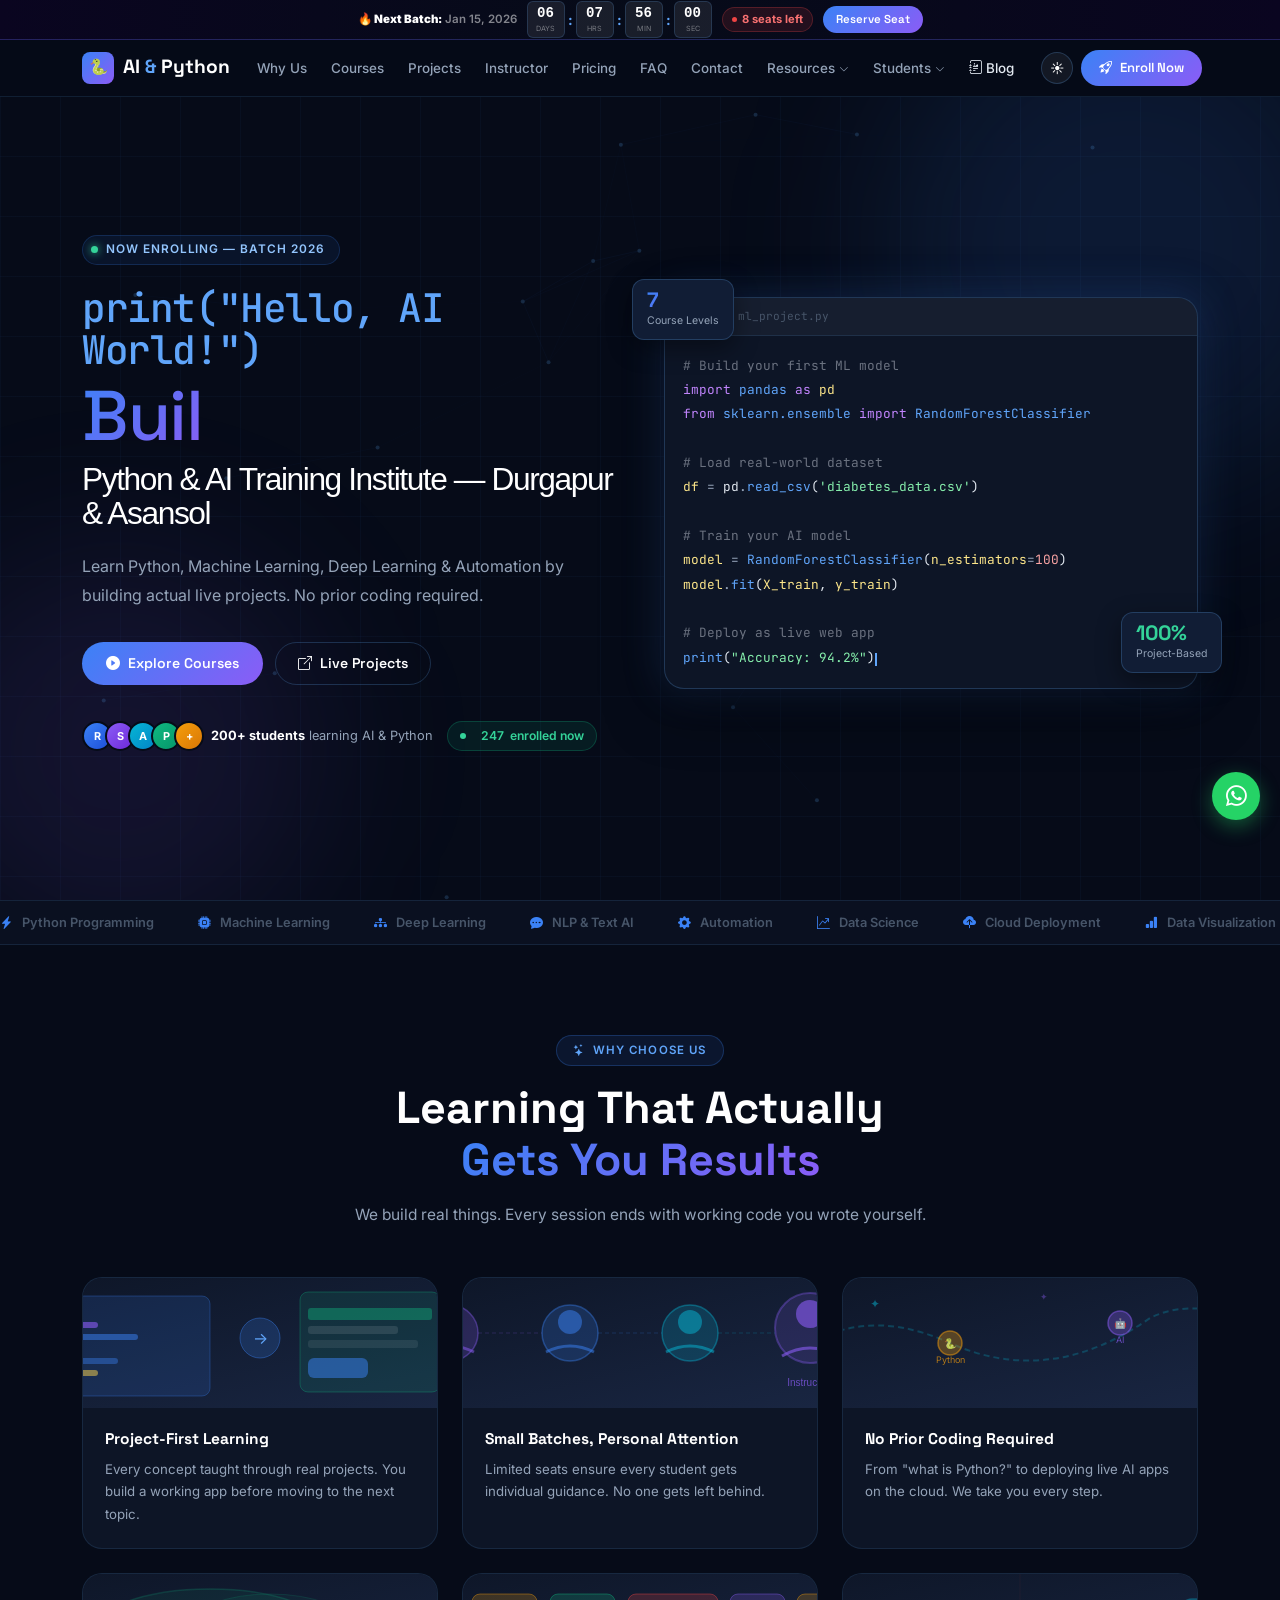
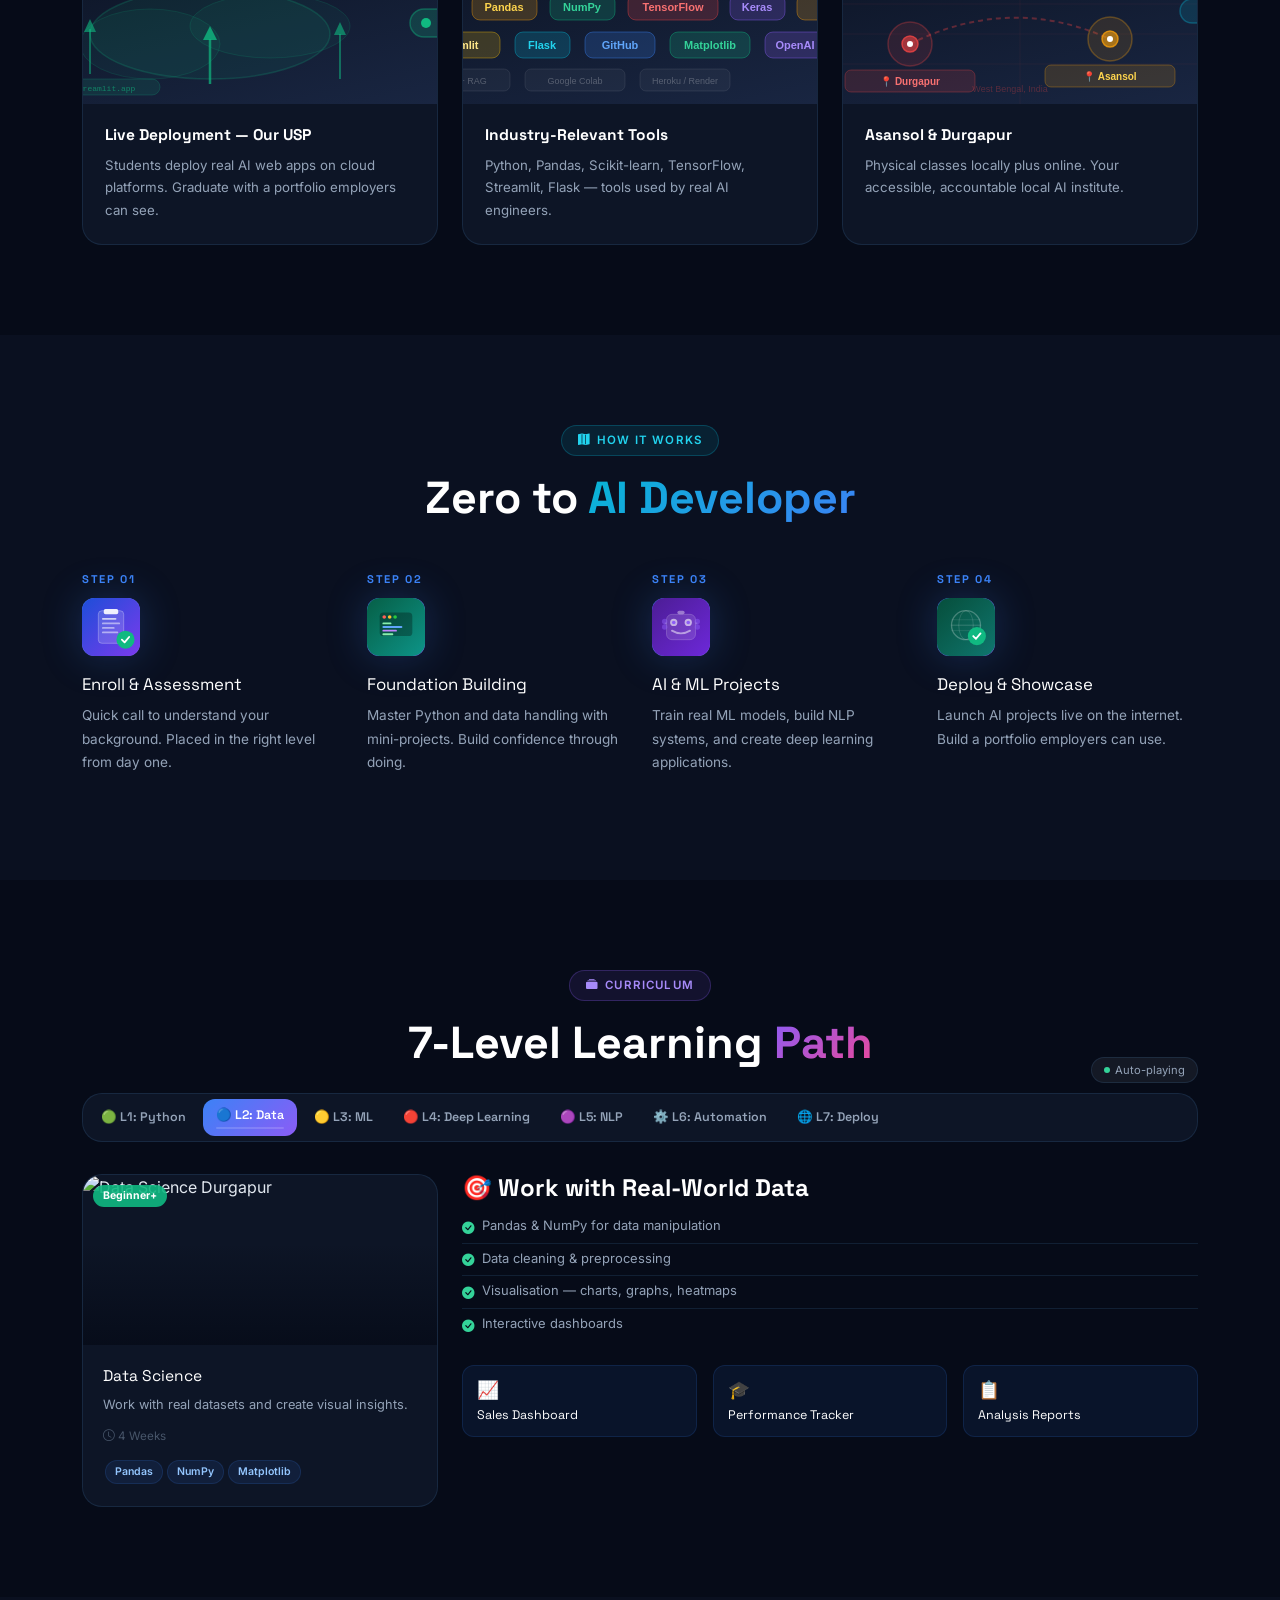
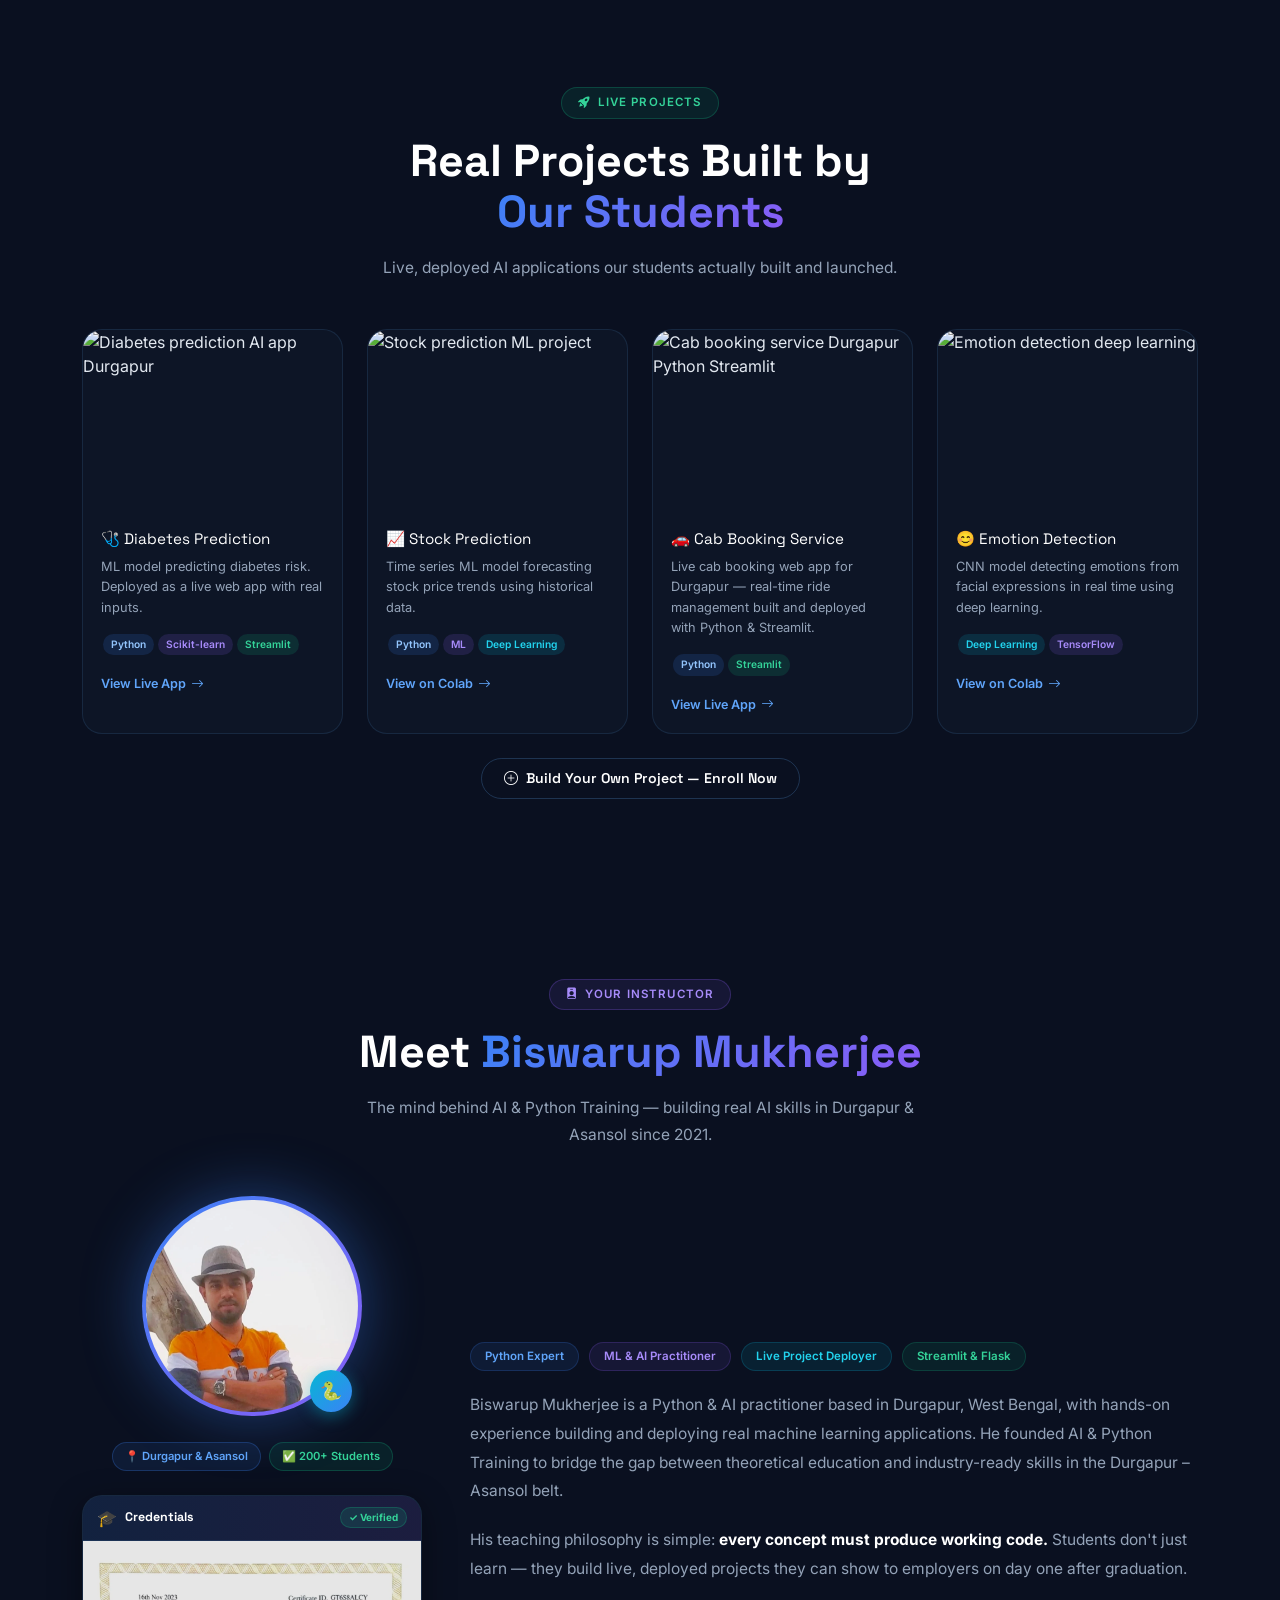
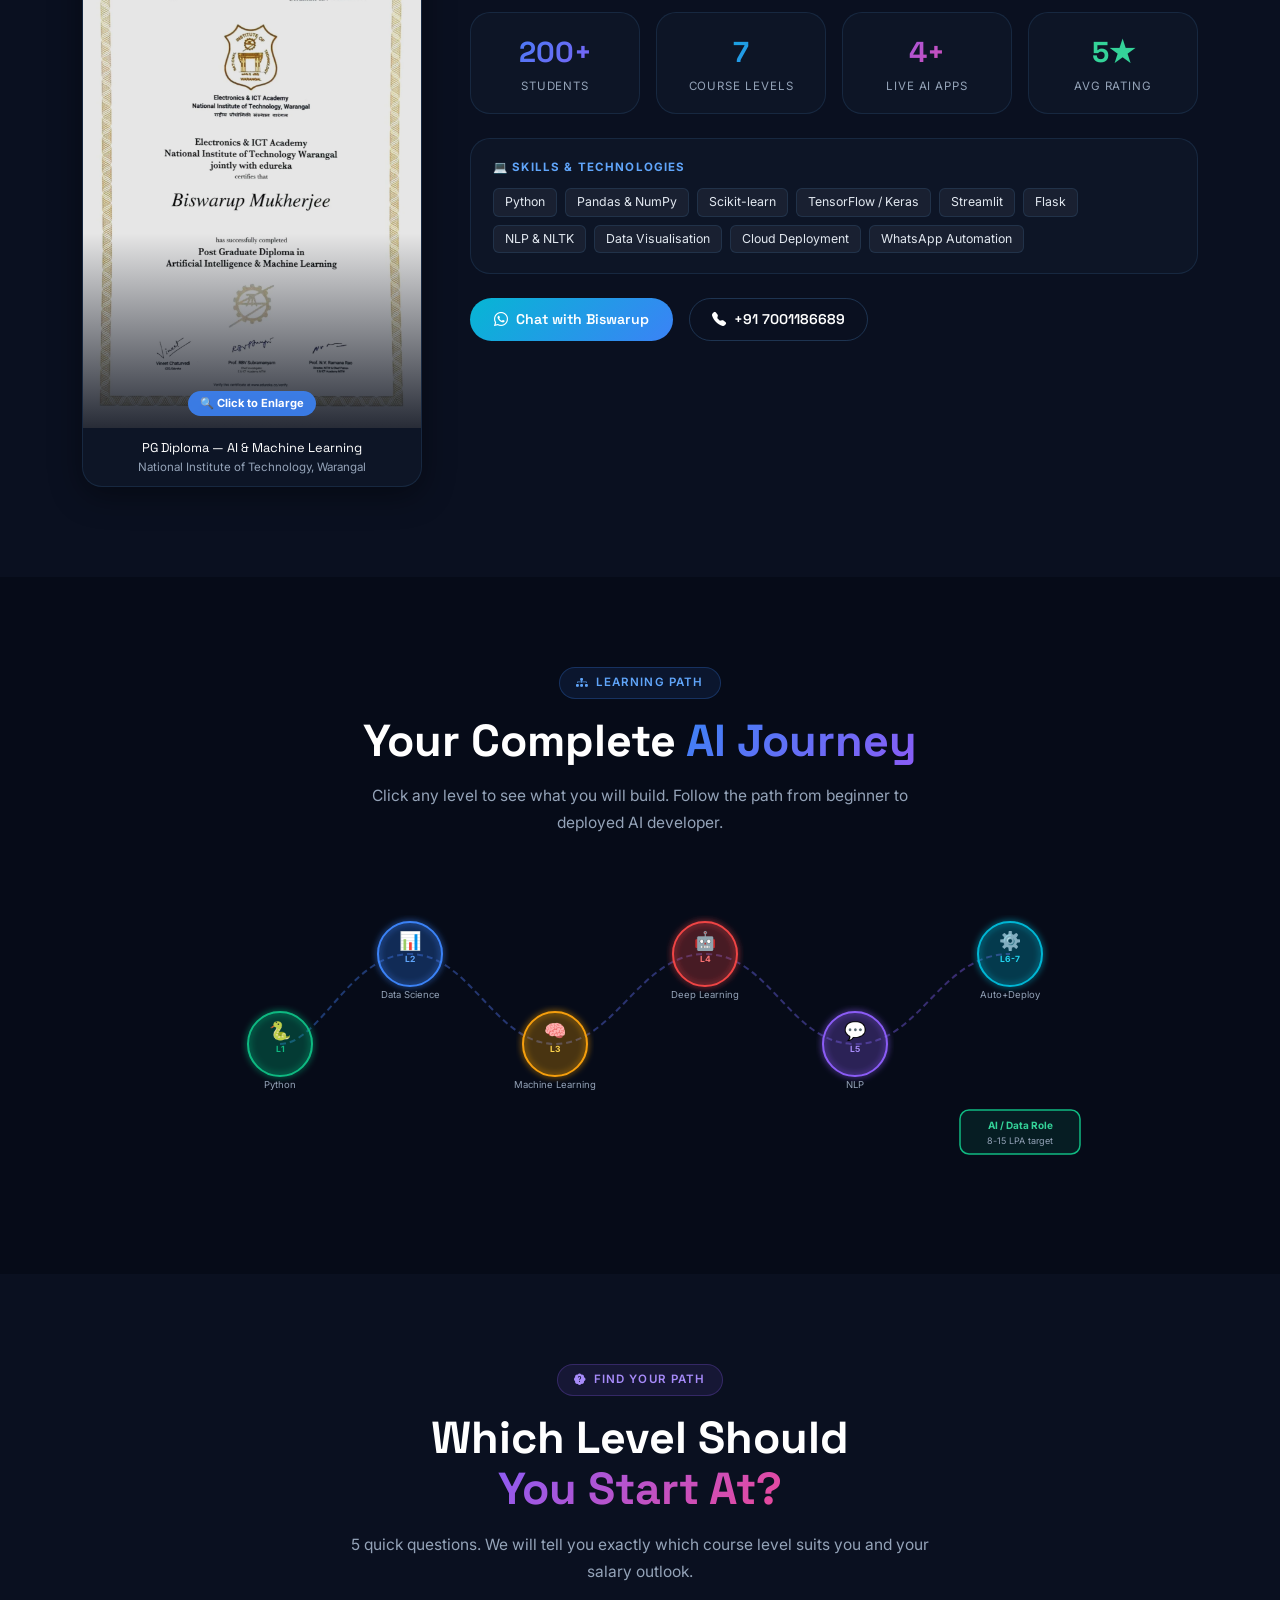
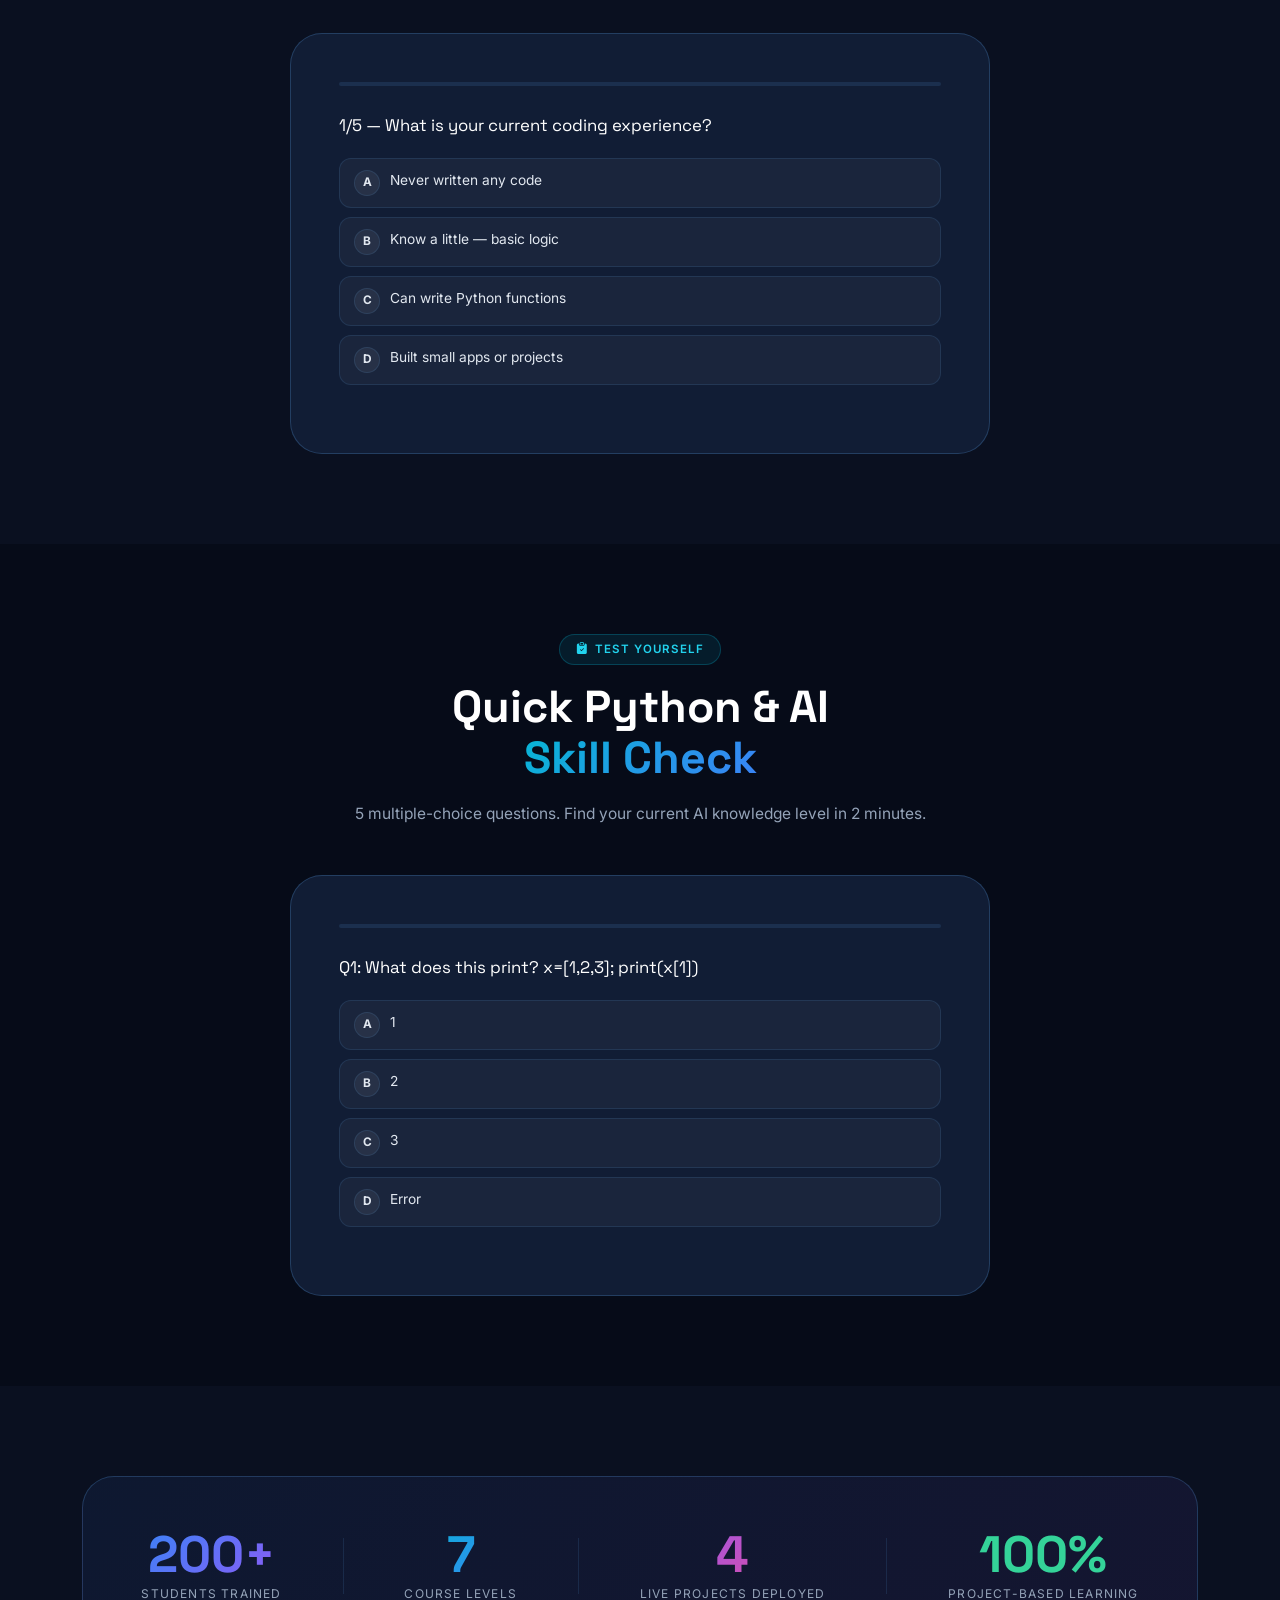
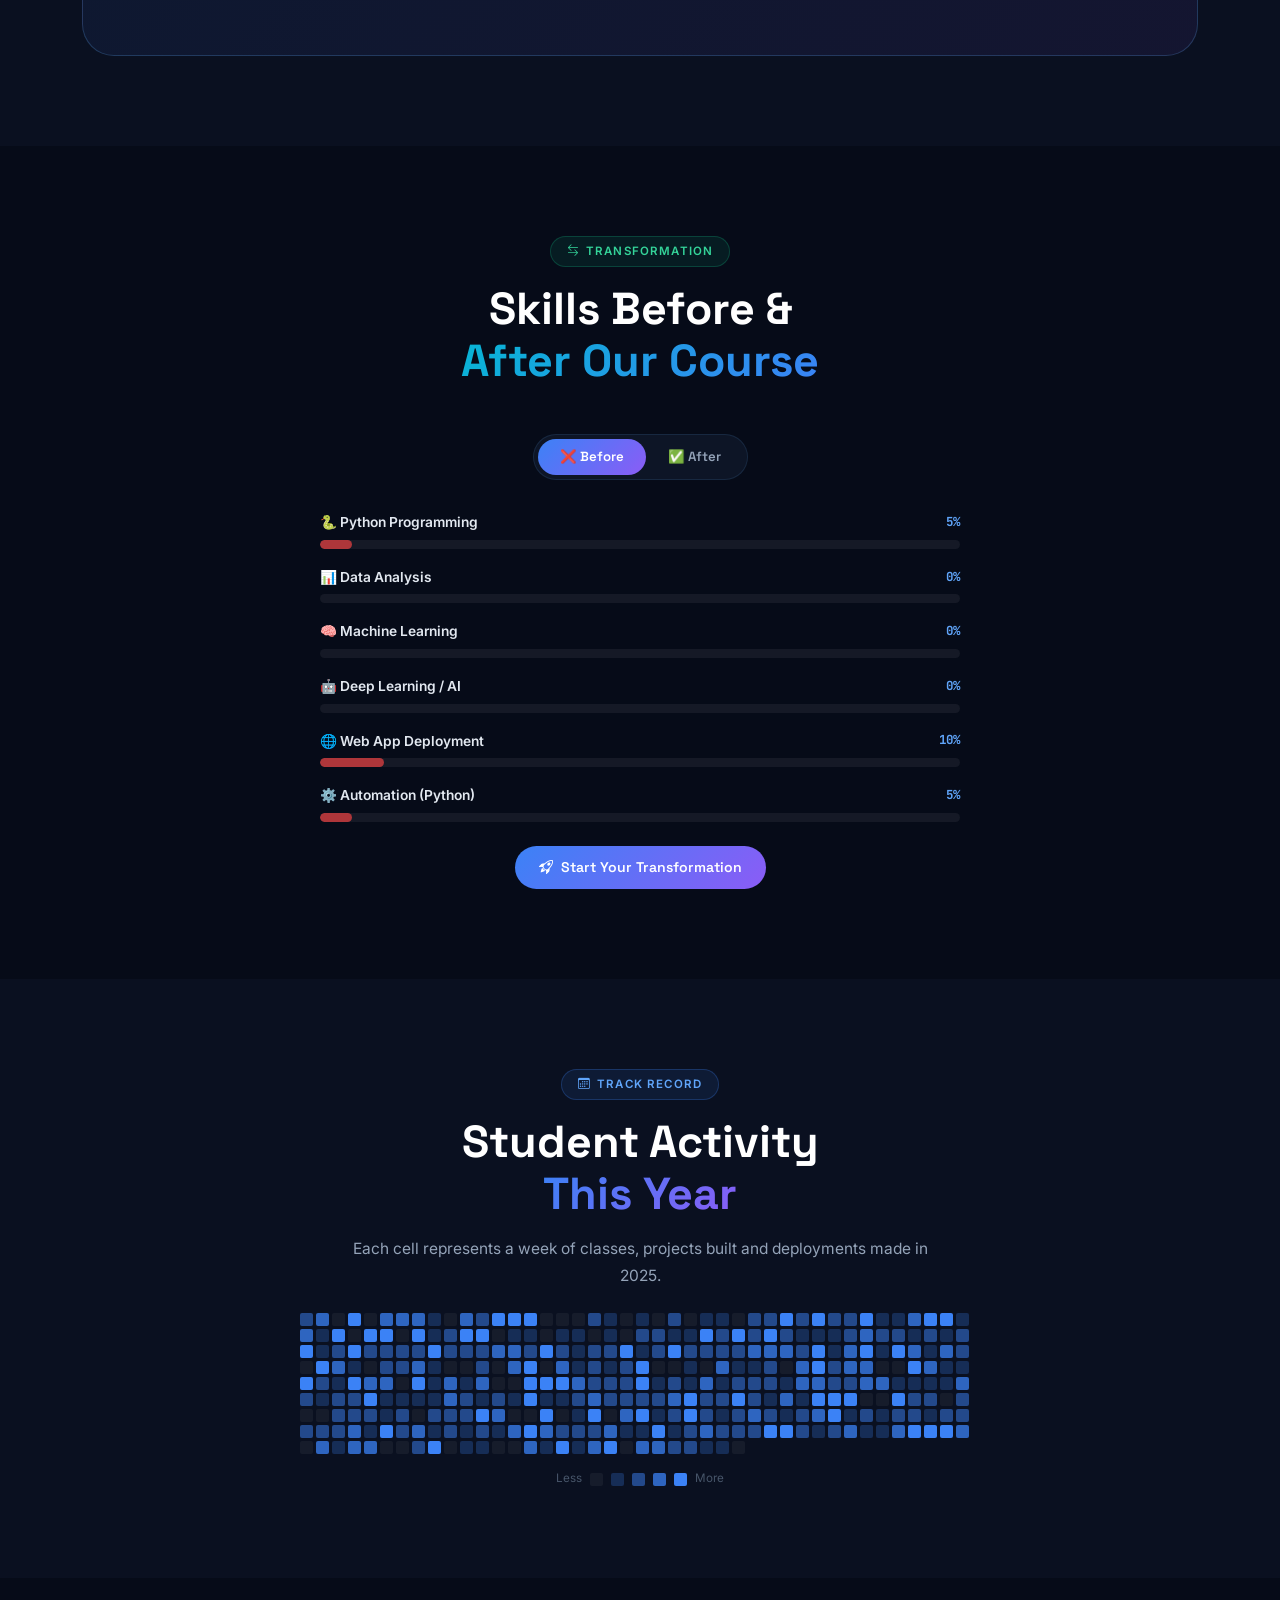
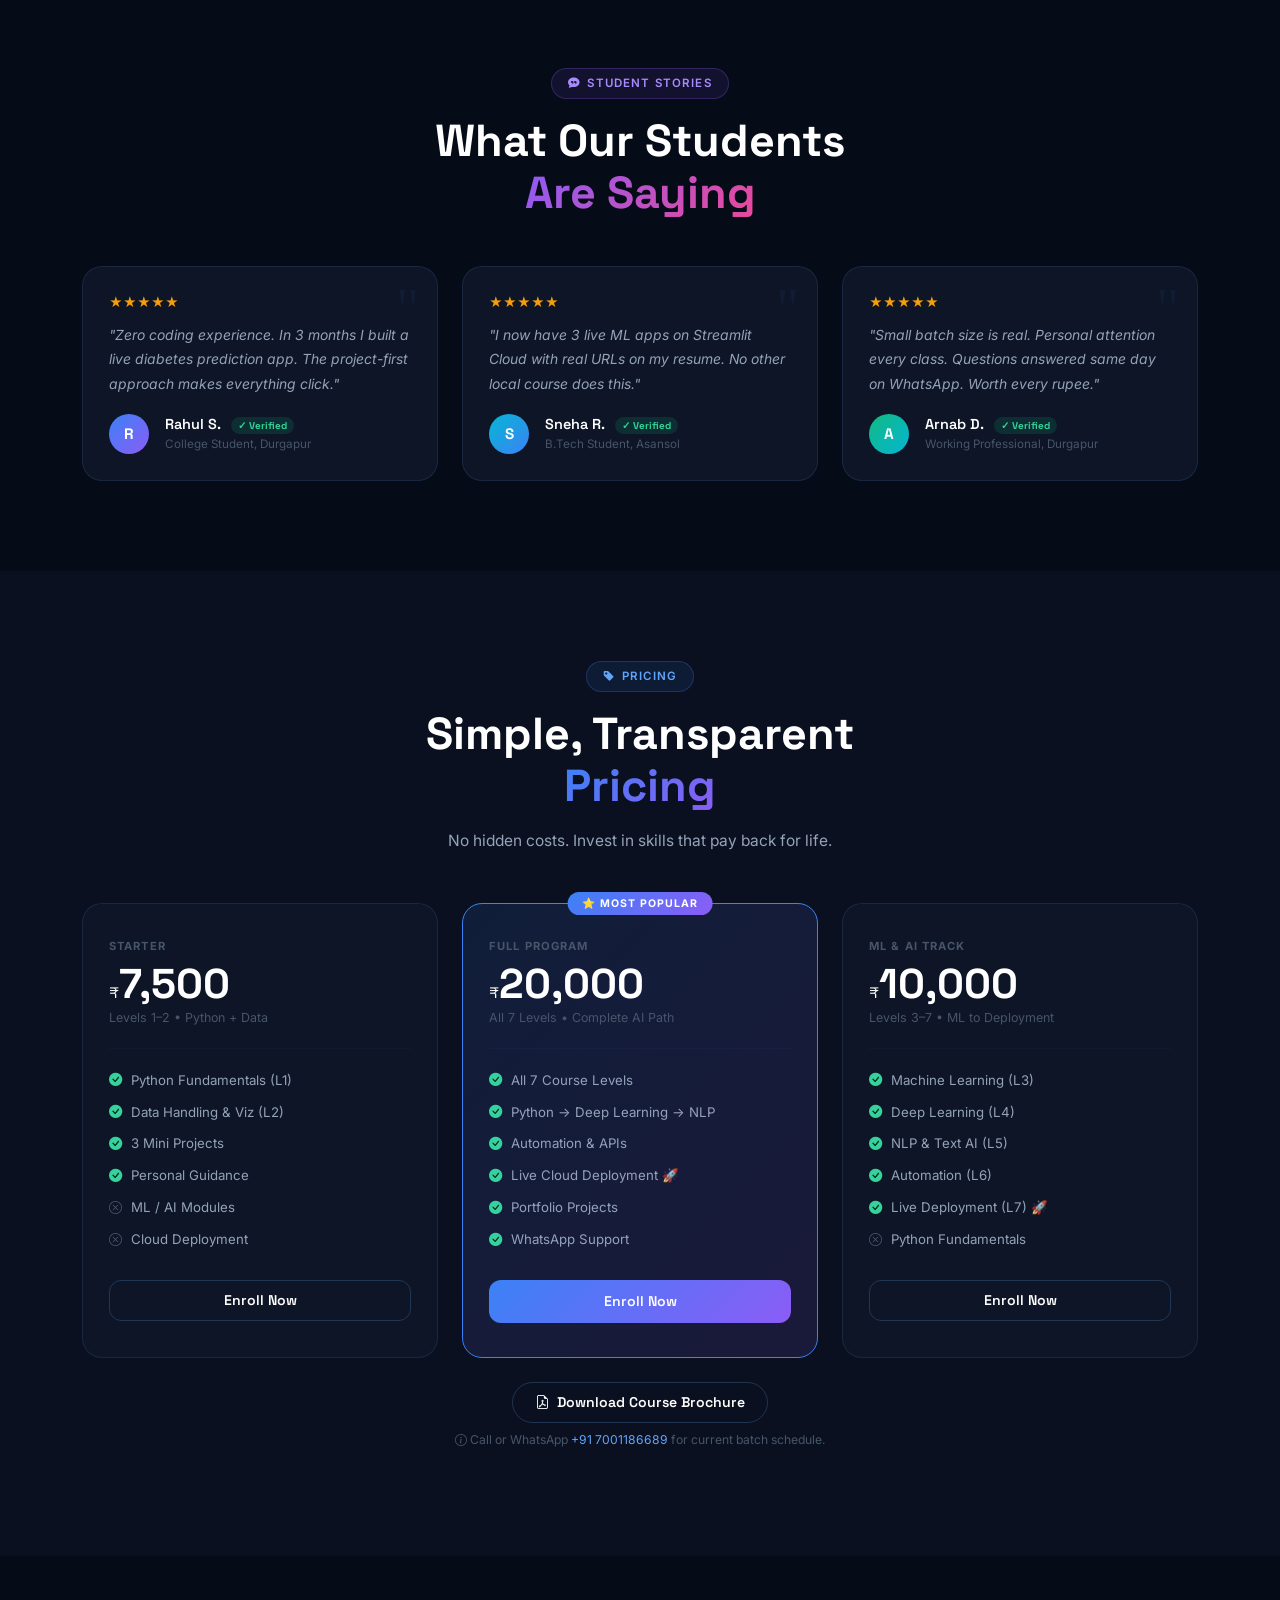
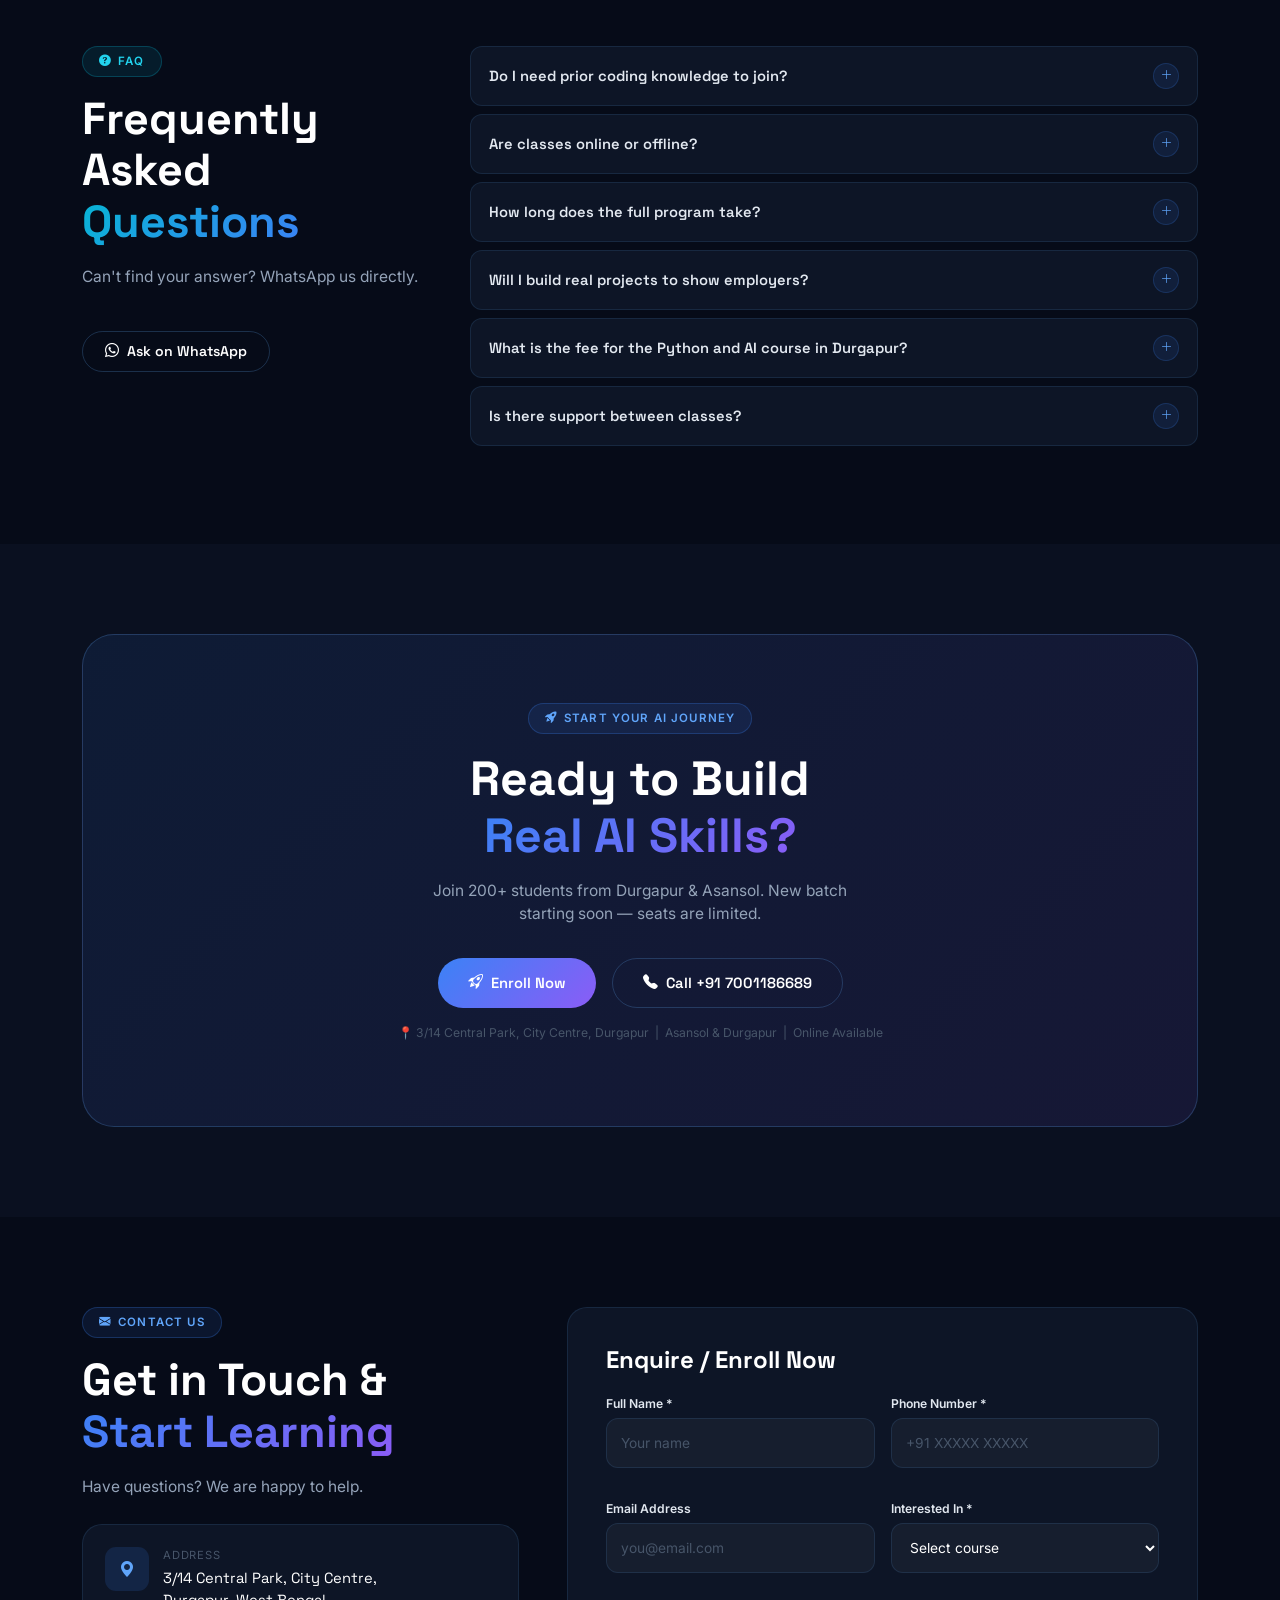
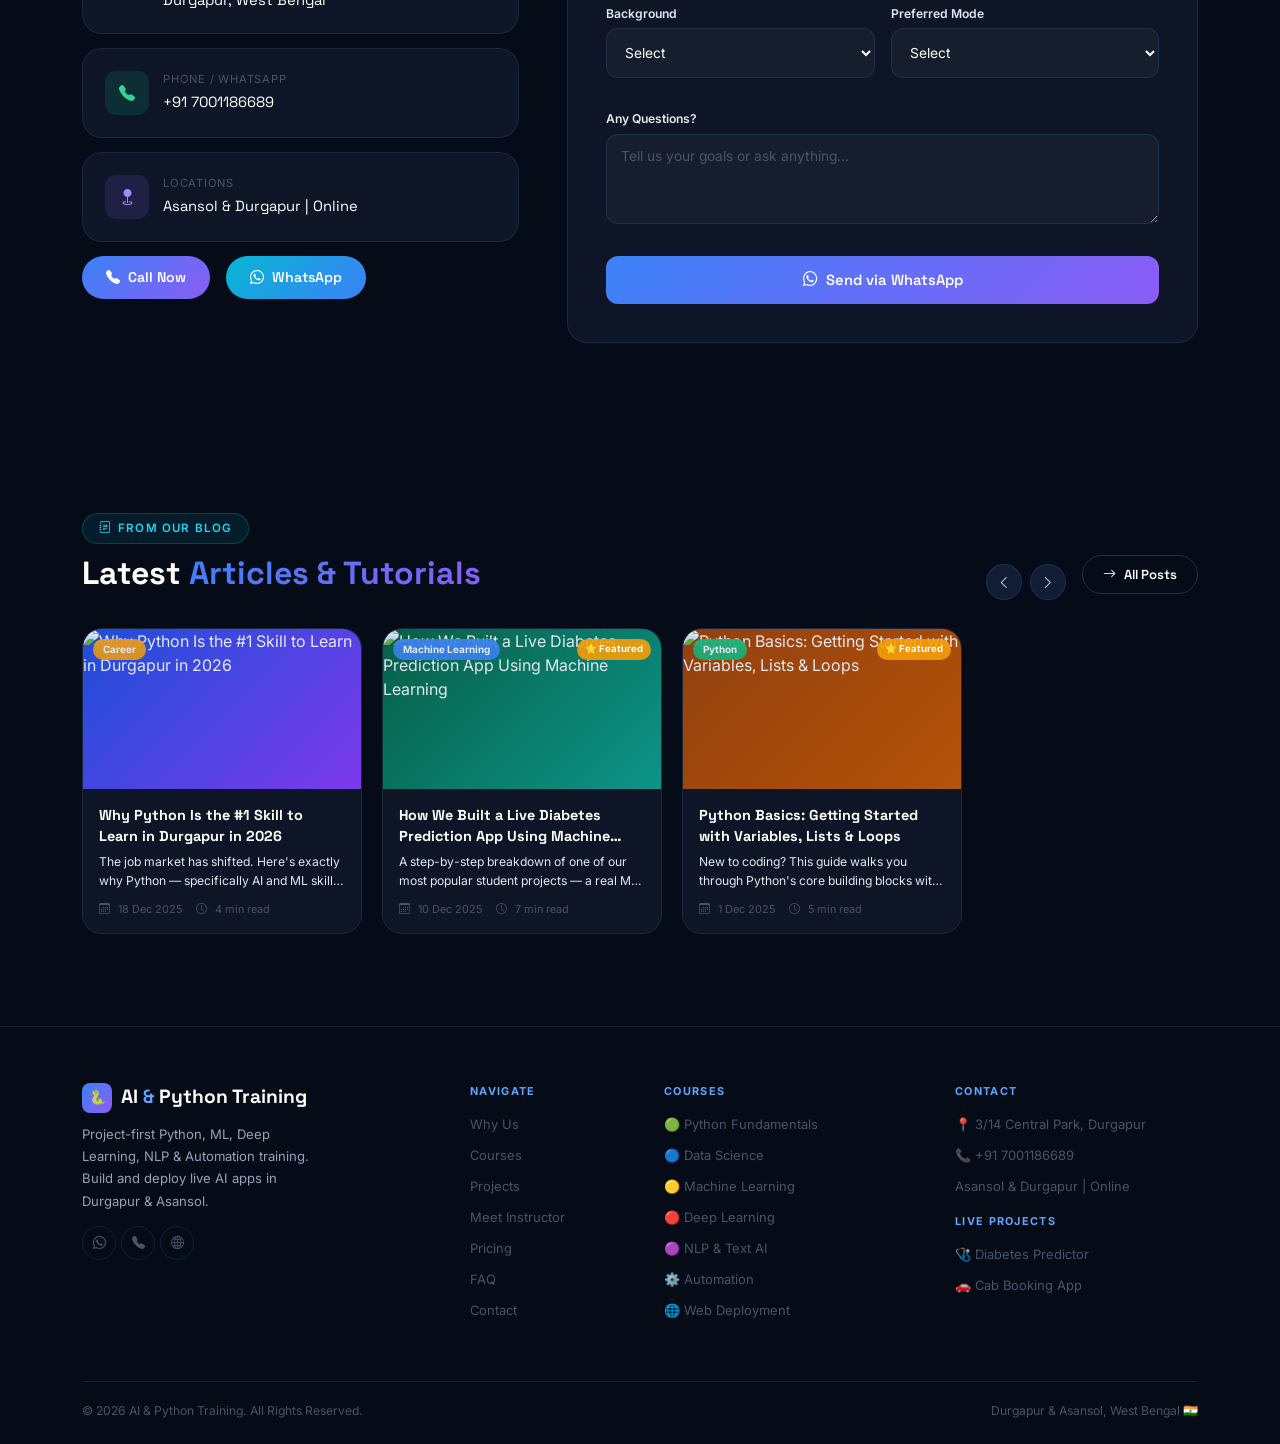
==== commit 2581f6c0: "feat: modernize platform, resolve SEO audit failures, and organize production architecture" ====
--- a/index.html
+++ b/index.html
@@ -8,8 +8,8 @@
 <meta name="keywords" content="Python course Durgapur, AI course Durgapur, machine learning Durgapur, Python training Asansol, data science course West Bengal, deep learning training, AI institute Durgapur, learn Python near me, NLP course India, Python classes Asansol, Biswarup Mukherjee"/>
 <meta name="robots" content="index, follow"/>
 <meta name="geo.region" content="IN-WB"/>
-<link rel="canonical" href="https://www.aipythontraining.in/"/>
-<link rel="sitemap" type="application/xml" href="https://www.aipythontraining.in/sitemap.xml"/>
+<link rel="canonical" href="https://pythonforai.in/"/>
+<link rel="sitemap" type="application/xml" href="https://pythonforai.in/sitemap.xml"/>
 
 <!-- ══ FAVICON & PWA ══ -->
 <link rel="icon" type="image/svg+xml" href="data:image/svg+xml,%3Csvg xmlns='http://www.w3.org/2000/svg' viewBox='0 0 64 64'%3E%3Cdefs%3E%3ClinearGradient id='g' x1='0%25' y1='0%25' x2='100%25' y2='100%25'%3E%3Cstop offset='0%25' stop-color='%233B82F6'/%3E%3Cstop offset='100%25' stop-color='%238B5CF6'/%3E%3C/linearGradient%3E%3C/defs%3E%3Crect width='64' height='64' rx='14' fill='url(%23g)'/%3E%3Ctext x='32' y='44' text-anchor='middle' font-size='36' font-family='monospace' font-weight='bold' fill='white'%3E%7B%7D%3C/text%3E%3C/svg%3E"/>
@@ -34,17 +34,17 @@
 <meta property="og:site_name" content="AI and Python Training"/>
 <meta property="og:title" content="Python & AI Course in Durgapur & Asansol | Live Projects"/>
 <meta property="og:description" content="Learn Python, Machine Learning & Deep Learning with real deployed AI projects. Small batches, personal mentorship. 200+ students trained in Durgapur & Asansol."/>
-<meta property="og:url" content="https://www.aipythontraining.in/"/>
-<meta property="og:image" content="https://www.aipythontraining.in/og-cover.jpg"/>
+<meta property="og:url" content="https://pythonforai.in/"/>
+<meta property="og:image" content="https://pythonforai.in/assets/images/og-cover.jpg"/>
 <meta property="og:image:width" content="1200"/>
 <meta property="og:image:height" content="630"/>
 <meta property="og:image:alt" content="AI and Python Training — Durgapur and Asansol, West Bengal"/>
 <meta property="og:locale" content="en_IN"/>
 <meta name="twitter:card" content="summary_large_image"/>
-<meta name="twitter:site" content="@aipythontraining"/>
+<meta name="twitter:site" content="@pythonforai"/>
 <meta name="twitter:title" content="Python & AI Course in Durgapur & Asansol | Live Projects"/>
 <meta name="twitter:description" content="Learn Python, ML & Deep Learning with real deployed AI projects. 200+ students in Durgapur & Asansol."/>
-<meta name="twitter:image" content="https://www.aipythontraining.in/og-cover.jpg"/>
+<meta name="twitter:image" content="https://pythonforai.in/assets/images/og-cover.jpg"/>
 <meta name="twitter:image:alt" content="AI and Python Training Durgapur"/>
 <meta name="theme-color" content="#3B82F6"/>
 <link rel="preconnect" href="https://fonts.googleapis.com"/>
@@ -58,12 +58,12 @@
   "@graph": [
     {
       "@type": "EducationalOrganization",
-      "@id": "https://www.aipythontraining.in/#organization",
+      "@id": "https://pythonforai.in/#organization",
       "name": "AI and Python Training",
       "alternateName": "AI & Python Training Durgapur",
-      "url": "https://www.aipythontraining.in/",
-      "logo": "https://www.aipythontraining.in/logo.png",
-      "image": "https://www.aipythontraining.in/og-cover.jpg",
+      "url": "https://pythonforai.in/",
+      "logo": "https://pythonforai.in/logo.png",
+      "image": "https://pythonforai.in/assets/images/og-cover.jpg",
       "description": "Project-based Python, Machine Learning, Deep Learning and AI training in Durgapur and Asansol. Students build and deploy live AI applications.",
       "telephone": "+91-7001186689",
       "priceRange": "₹₹",
@@ -90,26 +90,26 @@
     },
     {
       "@type": "WebSite",
-      "@id": "https://www.aipythontraining.in/#website",
-      "url": "https://www.aipythontraining.in/",
+      "@id": "https://pythonforai.in/#website",
+      "url": "https://pythonforai.in/",
       "name": "AI and Python Training",
-      "publisher": {"@id": "https://www.aipythontraining.in/#organization"},
+      "publisher": {"@id": "https://pythonforai.in/#organization"},
       "inLanguage": "en-IN"
     },
     {
       "@type": "WebPage",
-      "@id": "https://www.aipythontraining.in/#webpage",
-      "url": "https://www.aipythontraining.in/",
+      "@id": "https://pythonforai.in/#webpage",
+      "url": "https://pythonforai.in/",
       "name": "Python & AI Course in Durgapur & Asansol | Live Projects",
-      "isPartOf": {"@id": "https://www.aipythontraining.in/#website"},
-      "about": {"@id": "https://www.aipythontraining.in/#organization"},
+      "isPartOf": {"@id": "https://pythonforai.in/#website"},
+      "about": {"@id": "https://pythonforai.in/#organization"},
       "inLanguage": "en-IN"
     },
     {
       "@type": "Course",
       "name": "Python Fundamentals",
       "description": "Learn Python from scratch — variables, loops, functions, file handling. Build calculator, student manager and CSV report projects.",
-      "provider": {"@id": "https://www.aipythontraining.in/#organization"},
+      "provider": {"@id": "https://pythonforai.in/#organization"},
       "courseMode": ["Onsite","Online"],
       "educationalLevel": "Beginner",
       "timeRequired": "P6W",
@@ -119,7 +119,7 @@
       "@type": "Course",
       "name": "Machine Learning with Python",
       "description": "Build real ML prediction models using Scikit-learn — regression, classification, clustering and model evaluation.",
-      "provider": {"@id": "https://www.aipythontraining.in/#organization"},
+      "provider": {"@id": "https://pythonforai.in/#organization"},
       "courseMode": ["Onsite","Online"],
       "educationalLevel": "Intermediate",
       "timeRequired": "P6W",
@@ -129,7 +129,7 @@
       "@type": "Course",
       "name": "Complete AI and Python Program",
       "description": "Full 9-module program: Python, Data Science, ML, Deep Learning, NLP, Gen AI, Automation, Streamlit and live cloud deployment.",
-      "provider": {"@id": "https://www.aipythontraining.in/#organization"},
+      "provider": {"@id": "https://pythonforai.in/#organization"},
       "courseMode": ["Onsite","Online"],
       "educationalLevel": "Beginner to Advanced",
       "timeRequired": "P6M",
@@ -150,350 +150,26 @@
     {
       "@type": "BreadcrumbList",
       "itemListElement": [
-        {"@type": "ListItem","position": 1,"name": "Home","item": "https://www.aipythontraining.in/"},
-        {"@type": "ListItem","position": 2,"name": "Courses","item": "https://www.aipythontraining.in/#courses"},
-        {"@type": "ListItem","position": 3,"name": "Projects","item": "https://www.aipythontraining.in/#projects"},
-        {"@type": "ListItem","position": 4,"name": "Pricing","item": "https://www.aipythontraining.in/#pricing"},
-        {"@type": "ListItem","position": 5,"name": "Contact","item": "https://www.aipythontraining.in/#contact"}
+        {"@type": "ListItem","position": 1,"name": "Home","item": "https://pythonforai.in/"},
+        {"@type": "ListItem","position": 2,"name": "Courses","item": "https://pythonforai.in/#courses"},
+        {"@type": "ListItem","position": 3,"name": "Projects","item": "https://pythonforai.in/#projects"},
+        {"@type": "ListItem","position": 4,"name": "Pricing","item": "https://pythonforai.in/#pricing"},
+        {"@type": "ListItem","position": 5,"name": "Contact","item": "https://pythonforai.in/#contact"}
       ]
     },
     {
       "@type": "Person",
-      "@id": "https://www.aipythontraining.in/#instructor",
+      "@id": "https://pythonforai.in/#instructor",
       "name": "Biswarup Mukherjee",
       "jobTitle": "Python & AI Instructor",
-      "worksFor": {"@id": "https://www.aipythontraining.in/#organization"},
+      "worksFor": {"@id": "https://pythonforai.in/#organization"},
       "alumniOf": {"@type": "CollegeOrUniversity","name": "National Institute of Technology, Warangal"},
       "knowsAbout": ["Python","Machine Learning","Deep Learning","NLP","Streamlit","TensorFlow","Data Science"]
     }
   ]
 }
 </script>
-<style>
-:root{--bg:#060B18;--bg2:#0A1020;--card:#0D1526;--card2:#111D35;--brd:rgba(99,179,255,.12);--brd2:rgba(99,179,255,.22);--blue:#3B82F6;--b2:#60A5FA;--b3:#93C5FD;--pur:#8B5CF6;--p2:#A78BFA;--cyn:#06B6D4;--c2:#22D3EE;--grn:#10B981;--g2:#34D399;--org:#F59E0B;--wht:#fff;--txt:#E2E8F0;--mut:#94A3B8;--dim:#475569;--g1:linear-gradient(135deg,#3B82F6,#8B5CF6);--g2c:linear-gradient(135deg,#06B6D4,#3B82F6);--g3:linear-gradient(135deg,#8B5CF6,#EC4899);--glow:0 0 40px rgba(59,130,246,.25);--r:12px;--r2:20px;--r3:32px;--tr:.3s ease;--fn:"Inter",sans-serif;--fh:"Space Grotesk",sans-serif;--fm:"JetBrains Mono",monospace}
-*,*::before,*::after{box-sizing:border-box;margin:0;padding:0}
-html{scroll-behavior:smooth}
-body{font-family:var(--fn);background:var(--bg);color:var(--txt);overflow-x:hidden;padding-top:96px}
-h1,h2,h3,h4{font-family:var(--fh);font-weight:700;line-height:1.2}
-a{text-decoration:none;color:inherit}
-img{max-width:100%;height:auto;display:block}
-::-webkit-scrollbar{width:4px}::-webkit-scrollbar-thumb{background:var(--blue);border-radius:2px}
-.gt{background:var(--g1);-webkit-background-clip:text;-webkit-text-fill-color:transparent;background-clip:text}
-.gt2{background:var(--g2c);-webkit-background-clip:text;-webkit-text-fill-color:transparent;background-clip:text}
-.gt3{background:var(--g3);-webkit-background-clip:text;-webkit-text-fill-color:transparent;background-clip:text}
-.tag{display:inline-flex;align-items:center;gap:6px;background:rgba(59,130,246,.1);border:1px solid rgba(59,130,246,.25);color:var(--b2);font-size:.72rem;font-weight:600;letter-spacing:.1em;text-transform:uppercase;padding:6px 16px;border-radius:50px;margin-bottom:16px}
-.tag.pur{background:rgba(139,92,246,.1);border-color:rgba(139,92,246,.25);color:var(--p2)}
-.tag.cyn{background:rgba(6,182,212,.1);border-color:rgba(6,182,212,.25);color:var(--c2)}
-.tag.grn{background:rgba(16,185,129,.1);border-color:rgba(16,185,129,.25);color:var(--g2)}
-.sec-title{font-size:clamp(1.8rem,3.5vw,2.8rem);color:#fff;line-height:1.15;margin-bottom:16px}
-.sec-sub{font-size:.97rem;color:var(--mut);line-height:1.75;max-width:580px}
-.btn-p{background:var(--g1);color:#fff;font-family:var(--fh);font-weight:600;font-size:.88rem;border:none;border-radius:50px;padding:11px 24px;display:inline-flex;align-items:center;gap:8px;transition:var(--tr);cursor:pointer;text-decoration:none;white-space:nowrap}
-.btn-p:hover{color:#fff;transform:translateY(-2px);box-shadow:var(--glow)}
-.btn-o{background:transparent;color:#fff;font-family:var(--fh);font-weight:600;font-size:.88rem;border:1.5px solid var(--brd2);border-radius:50px;padding:9px 22px;display:inline-flex;align-items:center;gap:8px;transition:var(--tr);cursor:pointer;text-decoration:none;white-space:nowrap}
-.btn-o:hover{border-color:var(--blue);color:var(--b2);background:rgba(59,130,246,.08)}
-.btn-c{background:var(--g2c);color:#fff;font-family:var(--fh);font-weight:600;font-size:.88rem;border:none;border-radius:50px;padding:11px 24px;display:inline-flex;align-items:center;gap:8px;transition:var(--tr);cursor:pointer;text-decoration:none;white-space:nowrap}
-.btn-c:hover{color:#fff;transform:translateY(-2px)}
-#prog{position:fixed;top:0;left:0;height:2px;width:0%;background:var(--g1);z-index:9999}
-/* COUNTDOWN */
-#cd-bar{position:fixed;top:0;left:0;right:0;height:40px;background:linear-gradient(90deg,#0A0520,#060B18,#0A0520);border-bottom:1px solid rgba(99,102,241,.3);z-index:1002;display:flex;align-items:center;justify-content:center;gap:10px;padding:0 12px;overflow:hidden}
-.cd-lbl{font-size:.72rem;font-weight:600;color:rgba(255,255,255,.5);white-space:nowrap;flex-shrink:0}
-.cd-lbl strong{color:#fff}
-.cd-tmr{display:flex;align-items:center;gap:3px;flex-shrink:0}
-.cd-bx{background:rgba(255,255,255,.08);border:1px solid rgba(99,179,255,.18);border-radius:6px;padding:2px 7px;min-width:38px;text-align:center;flex-shrink:0}
-.cd-n{font-family:monospace;font-size:.88rem;font-weight:700;color:#fff;display:block;line-height:1.4}
-.cd-s{font-size:.45rem;color:rgba(255,255,255,.4);text-transform:uppercase;display:block}
-.cd-sep{color:var(--b2);font-weight:700;font-size:.88rem;flex-shrink:0}
-.cd-seat{display:inline-flex;align-items:center;gap:5px;background:rgba(239,68,68,.12);border:1px solid rgba(239,68,68,.25);border-radius:50px;padding:3px 9px;font-size:.7rem;font-weight:700;color:#F87171;flex-shrink:0;white-space:nowrap}
-.cd-dot{width:5px;height:5px;border-radius:50%;background:#EF4444;display:inline-block;animation:pulse 1.5s ease-in-out infinite}
-@media(max-width:600px){.cd-lbl{display:none}}
-/* NAV */
-#nav{position:fixed;top:40px;left:0;right:0;z-index:1001;padding:10px 0;background:rgba(6,11,24,.97);backdrop-filter:blur(16px);border-bottom:1px solid var(--brd)}
-.nav-inner{display:flex;align-items:center;justify-content:space-between;gap:16px}
-.nav-brand{font-family:var(--fh);font-size:1.2rem;font-weight:700;color:#fff;display:flex;align-items:center;gap:9px;text-decoration:none;flex-shrink:0}
-.nav-brand .ni{width:32px;height:32px;background:var(--g1);border-radius:8px;display:flex;align-items:center;justify-content:center;font-size:.95rem;flex-shrink:0}
-.nav-links{display:flex;align-items:center;gap:2px}
-.nav-link{font-size:.84rem;font-weight:500;color:var(--mut);padding:7px 11px;border-radius:8px;transition:.2s;text-decoration:none;white-space:nowrap}
-.nav-link:hover{color:#fff;background:rgba(255,255,255,.06)}
-.nav-ctrls{display:flex;align-items:center;gap:8px;flex-shrink:0}
-#dm-btn{width:32px;height:32px;border-radius:50%;background:rgba(255,255,255,.06);border:1px solid var(--brd2);color:#fff;cursor:pointer;font-size:.85rem;display:flex;align-items:center;justify-content:center;flex-shrink:0}
-#nav-tog{background:rgba(255,255,255,.06);border:1px solid var(--brd);border-radius:8px;padding:7px 9px;color:#fff;cursor:pointer;display:none;align-items:center;font-size:1.2rem;line-height:1}
-@media(max-width:991px){.nav-links{display:none}#nav-tog{display:flex}}
-/* MOB NAV */
-#mob-nav{display:none;position:fixed;inset:0;background:var(--bg);z-index:1000;flex-direction:column;padding-top:70px;overflow-y:auto}
-#mob-nav.open{display:flex}
-#mob-head{position:fixed;top:0;left:0;right:0;padding:12px 20px;background:var(--bg);border-bottom:1px solid var(--brd);display:flex;justify-content:space-between;align-items:center}
-.mob-link{font-size:1rem;padding:13px 20px;border-bottom:1px solid var(--brd);color:var(--txt);display:block;text-decoration:none}
-.mob-link:hover{color:var(--b2)}
-/* HERO */
-#hero{min-height:calc(100vh - 96px);display:flex;align-items:center;position:relative;overflow:hidden;padding:50px 0 60px}
-.h-grid{position:absolute;inset:0;background-image:linear-gradient(rgba(59,130,246,.04) 1px,transparent 1px),linear-gradient(90deg,rgba(59,130,246,.04) 1px,transparent 1px);background-size:60px 60px;pointer-events:none;z-index:0}
-.orb{position:absolute;border-radius:50%;filter:blur(80px);pointer-events:none;z-index:0}
-.o1{width:500px;height:500px;background:rgba(59,130,246,.12);top:-100px;right:-100px}
-.o2{width:400px;height:400px;background:rgba(139,92,246,.10);bottom:-50px;left:-80px}
-.hero-cont{position:relative;z-index:2}
-.h-badge{display:inline-flex;align-items:center;gap:8px;background:rgba(59,130,246,.08);border:1px solid rgba(59,130,246,.2);border-radius:50px;padding:5px 14px 5px 8px;margin-bottom:22px}
-.h-dot{width:7px;height:7px;border-radius:50%;background:var(--g2);box-shadow:0 0 8px var(--g2);animation:pulse 2s ease-in-out infinite;flex-shrink:0;display:inline-block}
-.h-badge span{font-size:.74rem;font-weight:600;color:var(--b3);letter-spacing:.08em;text-transform:uppercase}
-.h1{font-size:clamp(2.4rem,5.5vw,4.8rem);color:#fff;line-height:1.08;letter-spacing:-.02em;margin-bottom:22px}
-.h1 .mono{font-family:var(--fm);font-size:.56em;display:block;color:var(--b2);margin-bottom:6px}
-.h-desc{font-size:1rem;color:var(--mut);line-height:1.8;max-width:500px;margin-bottom:32px}
-.h-btns{display:flex;gap:12px;flex-wrap:wrap;margin-bottom:36px}
-.avs{display:flex}
-.av{width:30px;height:30px;border-radius:50%;border:2px solid var(--bg);margin-right:-7px;display:flex;align-items:center;justify-content:center;font-size:.68rem;font-weight:700;color:#fff;flex-shrink:0}
-.live-pill{display:inline-flex;align-items:center;gap:6px;background:rgba(16,185,129,.1);border:1px solid rgba(16,185,129,.25);border-radius:50px;padding:5px 12px;font-size:.76rem;font-weight:600;color:var(--g2)}
-/* CODE WINDOW */
-.code-win{background:var(--card);border:1px solid var(--brd2);border-radius:var(--r2);overflow:hidden;box-shadow:0 16px 56px rgba(0,0,0,.5),var(--glow);position:relative;z-index:2}
-.code-bar{background:rgba(255,255,255,.04);padding:10px 14px;display:flex;align-items:center;gap:7px;border-bottom:1px solid var(--brd)}
-.cb-d{width:10px;height:10px;border-radius:50%;display:inline-block}
-.code-body{padding:18px;font-family:var(--fm);font-size:.8rem;line-height:1.9}
-.cm{color:#6B7280}.ck{color:#C084FC}.cf{color:#60A5FA}.cs{color:#86EFAC}.cn{color:#FCA5A5}.cv{color:#FDE68A}.co{color:#94A3B8}
-.cur{display:inline-block;width:2px;height:13px;background:var(--b2);animation:blink .9s step-end infinite;vertical-align:text-bottom}
-.sf{position:absolute;background:var(--card2);border:1px solid var(--brd2);border-radius:var(--r);padding:10px 14px;box-shadow:0 8px 24px rgba(0,0,0,.4);z-index:3}
-.sf1{top:-18px;left:-32px;animation:fl 3.5s ease-in-out infinite alternate}
-.sf2{bottom:16px;right:-24px;animation:fl 4s ease-in-out infinite alternate;animation-delay:1.5s}
-.sf-n{font-family:var(--fh);font-size:1.3rem;font-weight:700;color:#fff;line-height:1}
-.sf-l{font-size:.66rem;color:var(--mut);margin-top:2px}
-/* TICKER */
-#ticker{background:var(--bg2);border-top:1px solid var(--brd);border-bottom:1px solid var(--brd);padding:12px 0;overflow:hidden}
-.t-track{display:flex;gap:44px;white-space:nowrap;animation:tick 22s linear infinite}
-.t-item{display:inline-flex;align-items:center;gap:9px;font-size:.8rem;font-weight:600;color:var(--dim);flex-shrink:0}
-.t-item i{color:var(--blue)}
-/* SECTIONS */
-.sec{padding:90px 0}
-.sec.bg2{background:var(--bg2)}
-/* FEATURE CARDS */
-.fc{background:var(--card);border:1px solid var(--brd);border-radius:var(--r2);overflow:hidden;height:100%;transition:var(--tr);display:flex;flex-direction:column}
-.fc-banner{width:100%;height:130px;position:relative;overflow:hidden;flex-shrink:0}
-.fc-banner svg{width:100%;height:100%}
-.fc-body{padding:20px 22px 22px;flex:1;display:flex;flex-direction:column}
-.fc:hover{border-color:var(--brd2);transform:translateY(-4px);box-shadow:var(--glow-b)}
-.fc-t{font-family:var(--fh);font-size:.98rem;font-weight:700;color:#fff;margin-bottom:8px}
-.fc-d{font-size:.83rem;color:var(--mut);line-height:1.7;margin:0}
-.fc:hover{border-color:var(--brd2);transform:translateY(-4px);box-shadow:var(--glow)}
-.fi{width:50px;height:50px;border-radius:13px;display:flex;align-items:center;justify-content:center;font-size:1.3rem;margin-bottom:16px;flex-shrink:0}
-.fi.b{background:rgba(59,130,246,.15);border:1px solid rgba(59,130,246,.25)}
-.fi.p{background:rgba(139,92,246,.15);border:1px solid rgba(139,92,246,.25)}
-.fi.c{background:rgba(6,182,212,.15);border:1px solid rgba(6,182,212,.25)}
-.fi.g{background:rgba(16,185,129,.15);border:1px solid rgba(16,185,129,.25)}
-.fi.o{background:rgba(245,158,11,.15);border:1px solid rgba(245,158,11,.25)}
-.fi.r{background:rgba(239,68,68,.15);border:1px solid rgba(239,68,68,.25)}
-.fc-t{font-family:var(--fh);font-size:.97rem;color:#fff;margin-bottom:7px}
-.fc-d{font-size:.83rem;color:var(--mut);line-height:1.7}
-/* STEP */
-.step-n{font-family:var(--fh);font-size:.7rem;font-weight:700;letter-spacing:.15em;text-transform:uppercase;color:var(--blue);margin-bottom:10px}
-.step-icon{width:58px;height:58px;border-radius:var(--r);background:var(--g1);display:flex;align-items:center;justify-content:center;font-size:1.5rem;margin-bottom:16px;box-shadow:var(--glow)}
-.step-t{font-family:var(--fh);font-size:1.05rem;color:#fff;margin-bottom:7px}
-.step-d{font-size:.85rem;color:var(--mut);line-height:1.7}
-/* COURSE TABS */
-.ctabs{display:flex;gap:4px;flex-wrap:wrap;margin-bottom:32px;background:var(--card);border:1px solid var(--brd);border-radius:var(--r2);padding:5px}
-.ctab{font-size:.78rem;font-weight:600;color:var(--mut);padding:7px 13px;border-radius:var(--r);cursor:pointer;border:none;background:transparent;transition:var(--tr);white-space:nowrap;font-family:var(--fh)}
-.ctab.active,.ctab:hover{background:var(--g1);color:#fff}
-.cpanel{display:none}.cpanel.active{display:block}
-.cc{background:var(--card);border:1px solid var(--brd);border-radius:var(--r2);overflow:hidden;height:100%;transition:var(--tr)}
-.cc:hover{border-color:var(--brd2);transform:translateY(-3px);box-shadow:var(--glow)}
-.cc-img{height:170px;position:relative;overflow:hidden}
-.cc-img img{width:100%;height:100%;object-fit:cover;transition:transform .5s}
-.cc:hover .cc-img img{transform:scale(1.05)}
-.cc-ov{position:absolute;inset:0;background:linear-gradient(to bottom,transparent 40%,rgba(6,11,24,.85))}
-.cc-lv{position:absolute;top:10px;left:10px;font-size:.66rem;font-weight:700;padding:3px 10px;border-radius:50px;color:#fff}
-.lv-b{background:rgba(16,185,129,.9)}.lv-i{background:rgba(59,130,246,.9)}.lv-a{background:rgba(139,92,246,.9)}
-.cc-body{padding:20px}
-.cc-title{font-family:var(--fh);font-size:.97rem;color:#fff;margin-bottom:7px}
-.cc-desc{font-size:.8rem;color:var(--mut);line-height:1.6;margin-bottom:12px}
-.cc-meta{display:flex;align-items:center;gap:12px;font-size:.73rem;color:var(--dim);margin-bottom:12px}
-.ctag{font-size:.66rem;font-weight:600;padding:3px 9px;border-radius:50px;background:rgba(59,130,246,.1);color:var(--b3);border:1px solid rgba(59,130,246,.15);display:inline-block;margin:2px}
-.cul{list-style:none;padding:0;margin-bottom:16px}
-.cul li{display:flex;align-items:flex-start;gap:8px;font-size:.81rem;color:var(--mut);padding:5px 0;border-bottom:1px solid var(--brd)}
-.cul li:last-child{border:none}
-.cul i{color:var(--g2);font-size:.78rem;flex-shrink:0;margin-top:3px}
-.pm{background:rgba(59,130,246,.08);border:1px solid rgba(59,130,246,.15);border-radius:var(--r);padding:11px 14px;flex:1;min-width:120px}
-.pm-e{font-size:1.1rem;margin-bottom:3px}
-.pm-t{font-family:var(--fh);font-size:.78rem;color:#fff}
-/* PROJECTS */
-.pc{background:var(--card);border:1px solid var(--brd);border-radius:var(--r2);overflow:hidden;height:100%;transition:var(--tr)}
-.pc:hover{border-color:var(--brd2);transform:translateY(-4px);box-shadow:0 0 40px rgba(139,92,246,.25)}
-.pc-img{height:180px;overflow:hidden}
-.pc-img img{width:100%;height:100%;object-fit:cover;transition:transform .5s}
-.pc:hover .pc-img img{transform:scale(1.05)}
-.pc-body{padding:18px}
-.pc-t{font-family:var(--fh);font-size:.95rem;color:#fff;margin-bottom:6px}
-.pc-d{font-size:.8rem;color:var(--mut);line-height:1.6;margin-bottom:12px}
-.stk{font-size:.64rem;font-weight:600;padding:3px 8px;border-radius:50px;display:inline-block;margin:2px}
-.st-p{background:rgba(59,130,246,.15);color:var(--b3)}
-.st-m{background:rgba(139,92,246,.15);color:var(--p2)}
-.st-a{background:rgba(6,182,212,.15);color:var(--c2)}
-.st-w{background:rgba(16,185,129,.15);color:var(--g2)}
-.pl{font-size:.79rem;font-weight:600;color:var(--b2);display:inline-flex;align-items:center;gap:5px;transition:gap .2s;margin-top:10px}
-.pl:hover{color:var(--b3);gap:9px}
-/* STATS */
-.stats-box{background:linear-gradient(135deg,rgba(59,130,246,.08),rgba(139,92,246,.08));border:1px solid var(--brd2);border-radius:var(--r3);padding:clamp(28px,5vw,52px) clamp(16px,5vw,40px)}
-.st-num{font-family:var(--fh);font-size:clamp(2.2rem,4vw,3.2rem);font-weight:700;color:#fff;line-height:1}
-.st-lbl{font-size:.75rem;color:var(--mut);text-transform:uppercase;letter-spacing:.1em;margin-top:5px}
-/* TESTIMONIALS */
-.tc{background:var(--card);border:1px solid var(--brd);border-radius:var(--r2);padding:26px;height:100%;transition:var(--tr);position:relative}
-.tc:hover{border-color:var(--brd2);box-shadow:var(--glow)}
-.tc-stars{color:var(--org);font-size:.82rem;margin-bottom:10px}
-.tc-text{font-size:.87rem;color:var(--mut);line-height:1.75;font-style:italic;margin-bottom:18px}
-.tc-av{width:40px;height:40px;border-radius:50%;display:flex;align-items:center;justify-content:center;font-family:var(--fh);font-size:.95rem;font-weight:700;color:#fff;flex-shrink:0}
-.tc-name{font-family:var(--fh);font-size:.9rem;font-weight:600;color:#fff}
-.tc-role{font-size:.73rem;color:var(--dim)}
-.tc-qm{position:absolute;top:14px;right:18px;font-size:3.5rem;color:rgba(59,130,246,.07);font-family:Georgia,serif;line-height:1;user-select:none}
-.vbadge{background:rgba(16,185,129,.15);color:var(--g2);font-size:.62rem;font-weight:700;padding:2px 7px;border-radius:50px;margin-left:6px;vertical-align:middle}
-/* PRICING */
-.prc{background:var(--card);border:1px solid var(--brd);border-radius:var(--r2);padding:clamp(22px,4vw,34px) clamp(16px,3vw,26px);height:100%;position:relative;transition:var(--tr)}
-.prc:hover{border-color:var(--brd2);transform:translateY(-4px)}
-.prc.feat{background:linear-gradient(135deg,rgba(59,130,246,.12),rgba(139,92,246,.12));border-color:var(--blue)}
-.prc-pop{position:absolute;top:-12px;left:50%;transform:translateX(-50%);background:var(--g1);color:#fff;font-size:.66rem;font-weight:700;letter-spacing:.1em;text-transform:uppercase;padding:4px 14px;border-radius:50px;white-space:nowrap}
-.prc-name{font-size:.7rem;font-weight:700;letter-spacing:.1em;text-transform:uppercase;color:var(--dim);margin-bottom:9px}
-.prc-price{font-family:var(--fh);font-size:2.6rem;font-weight:700;color:#fff;line-height:1}
-.prc-price small{font-size:.95rem;font-weight:400}
-.prc-period{font-size:.78rem;color:var(--dim);margin:4px 0 20px}
-.prc-hr{border:none;border-top:1px solid var(--brd);margin:16px 0}
-.prc-f{display:flex;align-items:center;gap:9px;font-size:.83rem;color:var(--mut);padding:6px 0}
-.prc-f .bi-check-circle-fill{color:var(--g2)}
-.prc-f .bi-x-circle{color:var(--dim)}
-/* FAQ */
-.faq-i{background:var(--card);border:1px solid var(--brd);border-radius:var(--r);margin-bottom:8px;overflow:hidden;transition:border-color .2s}
-.faq-i.open,.faq-i:hover{border-color:var(--brd2)}
-.faq-q{padding:16px 18px;display:flex;align-items:center;justify-content:space-between;cursor:pointer;font-family:var(--fh);font-size:.92rem;font-weight:600;color:var(--txt);gap:12px;user-select:none}
-.faq-q:hover,.faq-i.open .faq-q{color:#fff}
-.faq-ic{width:26px;height:26px;border-radius:50%;background:rgba(59,130,246,.1);border:1px solid rgba(59,130,246,.2);display:flex;align-items:center;justify-content:center;color:var(--b2);font-size:.75rem;flex-shrink:0;transition:transform .3s,background .2s}
-.faq-i.open .faq-ic{background:var(--blue);color:#fff;transform:rotate(45deg)}
-.faq-ans{max-height:0;overflow:hidden;transition:max-height .35s ease,padding .3s}
-.faq-ans.open{max-height:260px;padding:0 18px 18px}
-.faq-ans p{font-size:.86rem;color:var(--mut);line-height:1.75;margin:0}
-/* CTA */
-.cta-box{background:linear-gradient(135deg,rgba(59,130,246,.1),rgba(139,92,246,.1));border:1px solid var(--brd2);border-radius:var(--r3);padding:clamp(36px,6vw,68px);text-align:center;position:relative;overflow:hidden}
-.cta-title{font-size:clamp(1.9rem,4vw,3rem);color:#fff;margin-bottom:14px}
-.cta-sub{font-size:.97rem;color:var(--mut);margin-bottom:32px;max-width:460px;margin-left:auto;margin-right:auto}
-/* CONTACT */
-.cc2{background:var(--card);border:1px solid var(--brd);border-radius:var(--r2);padding:22px;display:flex;align-items:flex-start;gap:14px;transition:var(--tr);margin-bottom:14px}
-.cc2:hover{border-color:var(--brd2)}
-.cc2-ic{width:44px;height:44px;border-radius:11px;display:flex;align-items:center;justify-content:center;font-size:1rem;flex-shrink:0}
-.cc2-lbl{font-size:.7rem;text-transform:uppercase;letter-spacing:.07em;color:var(--dim);margin-bottom:3px}
-.cc2-val{font-family:var(--fh);font-size:.92rem;color:#fff}
-.form-card{background:var(--card);border:1px solid var(--brd);border-radius:var(--r2);padding:clamp(22px,4vw,38px)}
-.fi-lbl{font-size:.76rem;font-weight:600;color:var(--txt);margin-bottom:5px;display:block}
-.fi{width:100%;background:rgba(255,255,255,.04);border:1.5px solid var(--brd);border-radius:var(--r);padding:11px 14px;color:#fff;font-size:.86rem;font-family:var(--fn);transition:border-color .2s}
-.fi:focus{outline:none;border-color:var(--blue);box-shadow:0 0 0 3px rgba(59,130,246,.1)}
-.fi::placeholder{color:var(--dim)}
-textarea.fi{resize:vertical;min-height:90px}
-select.fi option{background:var(--bg2);color:#fff}
-.form-ok{display:none;background:rgba(16,185,129,.1);border:1px solid rgba(16,185,129,.25);border-radius:var(--r);padding:12px 16px;color:var(--g2);font-size:.85rem;font-weight:600;margin-top:10px}
-/* FOOTER */
-#footer{background:var(--bg);border-top:1px solid var(--brd);padding:56px 0 24px}
-.fl-logo{font-family:var(--fh);font-size:1.2rem;font-weight:700;color:#fff;display:flex;align-items:center;gap:9px;margin-bottom:10px}
-.fl-icon{width:30px;height:30px;background:var(--g1);border-radius:8px;display:flex;align-items:center;justify-content:center;font-size:.85rem;flex-shrink:0}
-.fl-desc{font-size:.82rem;color:var(--mut);line-height:1.7;max-width:240px;margin-bottom:14px}
-.fh2{font-size:.68rem;font-weight:700;letter-spacing:.12em;text-transform:uppercase;color:var(--b2);margin-bottom:12px}
-.fl-lnks{list-style:none;padding:0}
-.fl-lnks li{margin-bottom:7px}
-.fl-lnks a{font-size:.81rem;color:var(--dim);transition:color .2s;text-decoration:none}
-.fl-lnks a:hover{color:var(--b2)}
-.fs-a{display:inline-flex;align-items:center;justify-content:center;width:34px;height:34px;border-radius:50%;border:1px solid var(--brd);color:var(--dim);margin-right:5px;transition:var(--tr);text-decoration:none;font-size:.82rem}
-.fs-a:hover{background:var(--blue);color:#fff;border-color:var(--blue)}
-.f-bot{border-top:1px solid var(--brd);margin-top:44px;padding-top:20px;display:flex;justify-content:space-between;align-items:center;flex-wrap:wrap;gap:8px;font-size:.76rem;color:var(--dim)}
-/* QUIZ/ASSESSMENT */
-.quiz-wrap{background:var(--card2);border:1px solid var(--brd2);border-radius:var(--r3);padding:clamp(24px,5vw,48px);max-width:700px;margin:0 auto}
-.q-prog{height:4px;background:var(--brd);border-radius:2px;margin-bottom:28px;overflow:hidden}
-.q-prog-fill{height:100%;background:var(--g1);border-radius:2px;transition:width .4s ease}
-.q-text{font-family:var(--fh);font-size:1.05rem;color:#fff;margin-bottom:20px;line-height:1.4}
-.q-opts{display:flex;flex-direction:column;gap:9px;margin-bottom:20px}
-.q-opt{background:rgba(255,255,255,.04);border:1.5px solid var(--brd);border-radius:var(--r);padding:11px 14px;cursor:pointer;font-size:.86rem;color:var(--txt);transition:var(--tr);text-align:left;font-family:var(--fn);display:flex;align-items:flex-start;gap:10px;width:100%}
-.q-opt:hover{border-color:var(--b2);background:rgba(59,130,246,.08);color:#fff}
-.q-opt.sel{border-color:var(--blue);background:rgba(59,130,246,.15);color:#fff}
-.q-opt.ok{border-color:var(--g2);background:rgba(16,185,129,.12);color:var(--g2)}
-.q-opt.ng{border-color:#EF4444;background:rgba(239,68,68,.1);color:#F87171}
-.q-let{width:26px;height:26px;border-radius:50%;background:rgba(255,255,255,.06);border:1px solid var(--brd);display:flex;align-items:center;justify-content:center;font-size:.74rem;font-weight:700;flex-shrink:0;min-width:26px}
-.q-result{text-align:center;display:none}
-/* ROADMAP */
-.rm-wrap{position:relative;max-width:860px;margin:0 auto}
-.rm-detail{margin-top:28px;display:none;background:rgba(255,255,255,.03);border:1px solid var(--brd2);border-radius:var(--r2);padding:26px}
-/* BEFORE/AFTER */
-.ba-tog{display:flex;background:var(--card);border:1px solid var(--brd);border-radius:50px;padding:4px;width:fit-content;margin:0 auto 32px}
-.ba-btn{font-family:var(--fh);font-size:.83rem;font-weight:600;padding:8px 22px;border-radius:50px;cursor:pointer;border:none;background:transparent;color:var(--mut);transition:var(--tr)}
-.ba-btn.active{background:var(--g1);color:#fff}
-.ba-skill{margin-bottom:18px}
-.ba-sh{display:flex;justify-content:space-between;align-items:center;margin-bottom:7px}
-.ba-sn{font-size:.86rem;font-weight:600;color:var(--txt)}
-.ba-sp{font-family:var(--fm);font-size:.78rem;color:var(--b2);font-weight:700}
-.ba-track{height:9px;background:rgba(255,255,255,.06);border-radius:5px;overflow:hidden}
-.ba-fill{height:100%;border-radius:5px;transition:width .8s ease}
-/* HEATMAP */
-.hm-grid{display:flex;gap:3px;flex-wrap:wrap;max-width:680px;margin:0 auto}
-.hm-c{width:13px;height:13px;border-radius:2px;flex-shrink:0}
-.hm-0{background:rgba(255,255,255,.05)}.hm-1{background:rgba(59,130,246,.25)}.hm-2{background:rgba(59,130,246,.5)}.hm-3{background:rgba(59,130,246,.75)}.hm-4{background:rgba(59,130,246,1)}
-/* MODALS */
-.modal-ov{display:none;position:fixed;inset:0;z-index:9999;background:rgba(0,0,0,.8);backdrop-filter:blur(8px);align-items:center;justify-content:center}
-.modal-ov.open{display:flex}
-.modal-box{background:var(--card2);border:1px solid var(--brd2);border-radius:var(--r2);max-width:460px;width:90%;overflow:hidden;box-shadow:0 16px 56px rgba(0,0,0,.5)}
-.modal-top{padding:28px 28px 18px;text-align:center;position:relative}
-.modal-top h3{font-family:var(--fh);font-size:1.4rem;color:#fff;margin-bottom:5px}
-.modal-top p{font-size:.84rem;color:rgba(255,255,255,.75);margin:0}
-.modal-close{position:absolute;top:10px;right:12px;background:rgba(255,255,255,.15);border:none;color:#fff;width:26px;height:26px;border-radius:50%;cursor:pointer;font-size:.85rem;display:flex;align-items:center;justify-content:center}
-.modal-body{padding:22px 28px 26px}
-.m-input{width:100%;background:rgba(255,255,255,.05);border:1.5px solid var(--brd);border-radius:var(--r);padding:11px 14px;color:#fff;font-size:.87rem;font-family:var(--fn);margin-bottom:10px}
-.m-input:focus{outline:none;border-color:var(--blue)}
-.m-input::placeholder{color:var(--dim)}
-#exit-popup{display:none;position:fixed;inset:0;z-index:9998;background:rgba(0,0,0,.75);backdrop-filter:blur(8px);align-items:center;justify-content:center}
-#exit-popup.open{display:flex}
-/* MOBILE */
-#mbar{display:none;position:fixed;bottom:0;left:0;right:0;background:rgba(6,11,24,.97);backdrop-filter:blur(12px);border-top:1px solid var(--brd);padding:9px 14px;z-index:1000;gap:7px}
-.mb-c{flex:1;border-radius:50px;padding:9px 5px;font-family:var(--fh);font-size:.76rem;font-weight:600;border:1px solid rgba(59,130,246,.25);cursor:pointer;display:flex;align-items:center;justify-content:center;gap:5px;background:rgba(59,130,246,.15);color:var(--b2)}
-.mb-w{flex:1;border-radius:50px;padding:9px 5px;font-family:var(--fh);font-size:.76rem;font-weight:600;border:none;cursor:pointer;display:flex;align-items:center;justify-content:center;gap:5px;background:#25D366;color:#fff}
-.mb-e{flex:1;border-radius:50px;padding:9px 5px;font-family:var(--fh);font-size:.76rem;font-weight:600;border:none;cursor:pointer;display:flex;align-items:center;justify-content:center;gap:5px;background:var(--g1);color:#fff}
-.wa-fab{position:fixed;bottom:80px;right:20px;width:48px;height:48px;border-radius:50%;background:#25D366;color:#fff;display:flex;align-items:center;justify-content:center;font-size:1.3rem;box-shadow:0 6px 20px rgba(37,211,102,.4);z-index:998;transition:transform .3s;text-decoration:none}
-.wa-fab:hover{transform:scale(1.1);color:#fff}
-@media(max-width:991px){.hero-r{display:none}}
-@media(max-width:767px){#mbar{display:flex};body{padding-bottom:68px};.wa-fab{bottom:78px}}
-/* ANIMATIONS */
-@keyframes pulse{0%,100%{opacity:1;transform:scale(1)}50%{opacity:.6;transform:scale(1.25)}}
-@keyframes blink{0%,100%{opacity:1}50%{opacity:0}}
-@keyframes fl{from{transform:translateY(0)}to{transform:translateY(-8px)}}
-@keyframes tick{from{transform:translateX(0)}to{transform:translateX(-50%)}}
-
-#cert-modal.show{display:flex!important}
-
-/* Auto-slide progress bar */
-.ctab-progress{height:2px;background:transparent;border-radius:1px;margin-top:3px;overflow:hidden;display:none}
-.ctab.active .ctab-progress{display:block;background:rgba(255,255,255,0.15)}
-.ctab-progress-fill{height:100%;background:rgba(255,255,255,0.7);border-radius:1px;width:0%;transition:width linear}
-.ctabs-wrap{position:relative}
-.autoslide-toggle{position:absolute;right:0;top:-36px;background:rgba(255,255,255,0.06);border:1px solid var(--brd);border-radius:50px;padding:4px 12px;font-size:.7rem;color:var(--mut);cursor:pointer;display:flex;align-items:center;gap:5px;transition:.2s}
-.autoslide-toggle:hover{background:rgba(255,255,255,0.1);color:#fff}
-.autoslide-toggle .ats-dot{width:6px;height:6px;border-radius:50%;background:var(--g2);animation:pulse 1.5s ease-in-out infinite}
-.autoslide-toggle.paused .ats-dot{background:var(--mut);animation:none}
-
-/* ── BLOG STRIP ── */
-#blog-strip{padding:80px 0;background:var(--bg)}
-.blog-strip-head{display:flex;align-items:flex-end;justify-content:space-between;margin-bottom:28px;flex-wrap:wrap;gap:12px}
-.blog-strip-head h2{font-family:var(--fh);font-size:clamp(1.5rem,3vw,2rem);font-weight:700;color:#fff}
-.blog-strip-head h2 span{background:var(--g1);-webkit-background-clip:text;-webkit-text-fill-color:transparent;background-clip:text}
-.bs-scroll-wrap{position:relative}
-.bs-scroll{display:flex;gap:20px;overflow-x:auto;scroll-snap-type:x mandatory;padding-bottom:12px;scrollbar-width:none;-ms-overflow-style:none;cursor:grab}
-.bs-scroll:active{cursor:grabbing}
-.bs-scroll::-webkit-scrollbar{display:none}
-.bs-card{flex:0 0 280px;background:var(--card);border:1px solid var(--brd);border-radius:var(--r2);overflow:hidden;scroll-snap-align:start;transition:var(--tr);cursor:pointer}
-.bs-card:hover{border-color:var(--brd2);transform:translateY(-4px);box-shadow:var(--glow-b)}
-.bs-thumb{height:160px;overflow:hidden;position:relative;flex-shrink:0}
-.bs-thumb img{width:100%;height:100%;object-fit:cover;transition:transform .5s}
-.bs-card:hover .bs-thumb img{transform:scale(1.06)}
-.bs-thumb-ph{width:100%;height:100%;display:flex;align-items:center;justify-content:center;font-size:2.5rem}
-.bs-cat{position:absolute;top:10px;left:10px;font-size:.62rem;font-weight:700;padding:3px 10px;border-radius:50px;backdrop-filter:blur(8px)}
-.bs-body{padding:16px}
-.bs-title{font-family:var(--fh);font-size:.9rem;font-weight:700;color:#fff;margin-bottom:6px;line-height:1.4;display:-webkit-box;-webkit-line-clamp:2;-webkit-box-orient:vertical;overflow:hidden}
-.bs-excerpt{font-size:.76rem;color:var(--muted);line-height:1.6;display:-webkit-box;-webkit-line-clamp:2;-webkit-box-orient:vertical;overflow:hidden;margin-bottom:10px}
-.bs-meta{font-size:.68rem;color:var(--dim);display:flex;align-items:center;gap:8px}
-.bs-nav{display:flex;gap:8px;margin-top:16px;justify-content:flex-end}
-.bs-nav-btn{width:36px;height:36px;border-radius:50%;background:var(--card2);border:1px solid var(--brd);color:var(--muted);cursor:pointer;display:flex;align-items:center;justify-content:center;font-size:.85rem;transition:var(--tr)}
-.bs-nav-btn:hover{background:var(--g1);border-color:transparent;color:#fff}
-.bs-skeleton{flex:0 0 280px;background:var(--card);border:1px solid var(--brd);border-radius:var(--r2);overflow:hidden}
-.bs-skel-img{height:160px;background:linear-gradient(90deg,rgba(255,255,255,.04) 25%,rgba(255,255,255,.08) 50%,rgba(255,255,255,.04) 75%);background-size:200% 100%;animation:shimmer 1.4s infinite}
-@keyframes shimmer{0%{background-position:200% 0}100%{background-position:-200% 0}}
-.bs-skel-body{padding:16px}
-.bs-skel-line{height:10px;border-radius:5px;background:linear-gradient(90deg,rgba(255,255,255,.04) 25%,rgba(255,255,255,.08) 50%,rgba(255,255,255,.04) 75%);background-size:200% 100%;animation:shimmer 1.4s infinite;margin-bottom:8px}
-
-</style>
+<link rel="stylesheet" href="assets/css/main.css">
 </head>
 
 <body>
@@ -517,7 +193,7 @@
   <button class="mb-w" onclick="window.open('https://wa.me/917001186689?text=Hi+interested+in+AI+Python+Training','_blank')"><i class="bi bi-whatsapp"></i>WhatsApp</button>
   <button class="mb-e" onclick="document.getElementById('contact').scrollIntoView({behavior:'smooth'})"><i class="bi bi-rocket-takeoff"></i>Enroll</button>
 </div>
-<a href="https://wa.me/917001186689?text=Hi+interested+in+AI+Python+Training" class="wa-fab" target="_blank" aria-label="WhatsApp"><i class="bi bi-whatsapp"></i></a>
+<a href="https://wa.me/917001186689?text=Hi+interested+in+AI+Python+Training" class="wa-fab" target="_blank" aria-label="WhatsApp" rel="noopener noreferrer"><i class="bi bi-whatsapp"></i></a>
 <div id="exit-popup">
   <div class="modal-box">
     <div class="modal-top" style="background:var(--g1)">
@@ -706,7 +382,7 @@
   <div class="container">
     <div class="text-center mb-5">
       <div class="tag"><i class="bi bi-stars"></i>Why Choose Us</div>
-      <h2 class="sec-title">Learning That Actually<br><span class="gt">Gets You Results</span></h2>
+      <h2 class="sec-title">Learning That Actually <br><span class="gt">Gets You Results</span></h2>
       <p class="sec-sub mx-auto">We build real things. Every session ends with working code you wrote yourself.</p>
     </div>
           <div class="row g-4">
@@ -1009,14 +685,14 @@
   <div class="container">
     <div class="text-center mb-5">
       <div class="tag grn"><i class="bi bi-rocket-takeoff-fill"></i>Live Projects</div>
-      <h2 class="sec-title">Real Projects Built by<br><span class="gt">Our Students</span></h2>
+      <h2 class="sec-title">Real Projects Built by <br><span class="gt">Our Students</span></h2>
       <p class="sec-sub mx-auto">Live, deployed AI applications our students actually built and launched.</p>
     </div>
     <div class="row g-4">
-      <div class="col-md-6 col-lg-3"><div class="pc"><div class="pc-img"><img src="https://images.unsplash.com/photo-1576091160550-2173dba999ef?w=500&q=80&auto=format&fit=crop" alt="Diabetes prediction AI app Durgapur" loading="lazy"/></div><div class="pc-body"><div class="pc-t">&#x1FA7A; Diabetes Prediction</div><p class="pc-d">ML model predicting diabetes risk. Deployed as a live web app with real inputs.</p><div class="mb-2"><span class="stk st-p">Python</span><span class="stk st-m">Scikit-learn</span><span class="stk st-w">Streamlit</span></div><a href="https://diabetespredictor2026.streamlit.app/" target="_blank" class="pl">View Live App <i class="bi bi-arrow-right"></i></a></div></div></div>
-      <div class="col-md-6 col-lg-3"><div class="pc"><div class="pc-img"><img src="https://images.unsplash.com/photo-1611974789855-9c2a0a7236a3?w=500&q=80&auto=format&fit=crop" alt="Stock prediction ML project" loading="lazy"/></div><div class="pc-body"><div class="pc-t">&#x1F4C8; Stock Prediction</div><p class="pc-d">Time series ML model forecasting stock price trends using historical data.</p><div class="mb-2"><span class="stk st-p">Python</span><span class="stk st-m">ML</span><span class="stk st-a">Deep Learning</span></div><a href="https://colab.research.google.com/drive/1AIX0ZTQVHCgBSeZtOvwBlxfvioDkSv1T" target="_blank" class="pl">View on Colab <i class="bi bi-arrow-right"></i></a></div></div></div>
-      <div class="col-md-6 col-lg-3"><div class="pc"><div class="pc-img"><img src="https://images.unsplash.com/photo-1449965408869-eaa3f722e40d?w=500&q=80&auto=format&fit=crop" alt="Cab booking service Durgapur Python Streamlit" loading="lazy"/></div><div class="pc-body"><div class="pc-t">&#x1F697; Cab Booking Service</div><p class="pc-d">Live cab booking web app for Durgapur — real-time ride management built and deployed with Python &amp; Streamlit.</p><div class="mb-2"><span class="stk st-p">Python</span><span class="stk st-w">Streamlit</span></div><a href="https://cabdgp.streamlit.app/" target="_blank" class="pl">View Live App <i class="bi bi-arrow-right"></i></a></div></div></div>
-      <div class="col-md-6 col-lg-3"><div class="pc"><div class="pc-img"><img src="https://images.unsplash.com/photo-1620712943543-bcc4688e7485?w=500&q=80&auto=format&fit=crop" alt="Emotion detection deep learning" loading="lazy"/></div><div class="pc-body"><div class="pc-t">&#x1F60A; Emotion Detection</div><p class="pc-d">CNN model detecting emotions from facial expressions in real time using deep learning.</p><div class="mb-2"><span class="stk st-a">Deep Learning</span><span class="stk st-m">TensorFlow</span></div><a href="https://colab.research.google.com/drive/1JudLnsaKu1r6V338WIHIH3JD5ZNvW665" target="_blank" class="pl">View on Colab <i class="bi bi-arrow-right"></i></a></div></div></div>
+      <div class="col-md-6 col-lg-3"><div class="pc"><div class="pc-img"><img src="https://images.unsplash.com/photo-1576091160550-2173dba999ef?w=500&q=80&auto=format&fit=crop" alt="Diabetes prediction AI app Durgapur" loading="lazy"/></div><div class="pc-body"><div class="pc-t">&#x1FA7A; Diabetes Prediction</div><p class="pc-d">ML model predicting diabetes risk. Deployed as a live web app with real inputs.</p><div class="mb-2"><span class="stk st-p">Python</span><span class="stk st-m">Scikit-learn</span><span class="stk st-w">Streamlit</span></div><a href="https://diabetespredictor2026.streamlit.app/" target="_blank" class="pl" rel="noopener noreferrer">View Live App <i class="bi bi-arrow-right"></i></a></div></div></div>
+      <div class="col-md-6 col-lg-3"><div class="pc"><div class="pc-img"><img src="https://images.unsplash.com/photo-1611974789855-9c2a0a7236a3?w=500&q=80&auto=format&fit=crop" alt="Stock prediction ML project" loading="lazy"/></div><div class="pc-body"><div class="pc-t">&#x1F4C8; Stock Prediction</div><p class="pc-d">Time series ML model forecasting stock price trends using historical data.</p><div class="mb-2"><span class="stk st-p">Python</span><span class="stk st-m">ML</span><span class="stk st-a">Deep Learning</span></div><a href="https://colab.research.google.com/drive/1AIX0ZTQVHCgBSeZtOvwBlxfvioDkSv1T" target="_blank" class="pl" rel="noopener noreferrer">View on Colab <i class="bi bi-arrow-right"></i></a></div></div></div>
+      <div class="col-md-6 col-lg-3"><div class="pc"><div class="pc-img"><img src="https://images.unsplash.com/photo-1449965408869-eaa3f722e40d?w=500&q=80&auto=format&fit=crop" alt="Cab booking service Durgapur Python Streamlit" loading="lazy"/></div><div class="pc-body"><div class="pc-t">&#x1F697; Cab Booking Service</div><p class="pc-d">Live cab booking web app for Durgapur — real-time ride management built and deployed with Python &amp; Streamlit.</p><div class="mb-2"><span class="stk st-p">Python</span><span class="stk st-w">Streamlit</span></div><a href="https://cabdgp.streamlit.app/" target="_blank" class="pl" rel="noopener noreferrer">View Live App <i class="bi bi-arrow-right"></i></a></div></div></div>
+      <div class="col-md-6 col-lg-3"><div class="pc"><div class="pc-img"><img src="https://images.unsplash.com/photo-1620712943543-bcc4688e7485?w=500&q=80&auto=format&fit=crop" alt="Emotion detection deep learning" loading="lazy"/></div><div class="pc-body"><div class="pc-t">&#x1F60A; Emotion Detection</div><p class="pc-d">CNN model detecting emotions from facial expressions in real time using deep learning.</p><div class="mb-2"><span class="stk st-a">Deep Learning</span><span class="stk st-m">TensorFlow</span></div><a href="https://colab.research.google.com/drive/1JudLnsaKu1r6V338WIHIH3JD5ZNvW665" target="_blank" class="pl" rel="noopener noreferrer">View on Colab <i class="bi bi-arrow-right"></i></a></div></div></div>
     </div>
     <div class="text-center mt-4"><a href="#contact" class="btn-o"><i class="bi bi-plus-circle"></i>Build Your Own Project &mdash; Enroll Now</a></div>
   </div>
@@ -1034,11 +710,13 @@
         <!-- Founder photo -->
         <div style="position:relative;display:inline-block;margin-bottom:20px">
           <div style="width:220px;height:220px;border-radius:50%;background:var(--g1);padding:4px;margin:0 auto;box-shadow:0 0 60px rgba(59,130,246,.4)">
-            <img src="founder.jpeg" alt="Biswarup Mukherjee — Founder &amp; Instructor, AI and Python Training Durgapur"
-              style="width:100%;height:100%;border-radius:50%;object-fit:cover;object-position:top center"
-              loading="lazy"
-              onerror="this.style.display='none';this.parentElement.innerHTML='<div style='width:100%;height:100%;border-radius:50%;background:linear-gradient(135deg,#0D1526,#1a2744);display:flex;align-items:center;justify-content:center;font-size:4.5rem;font-weight:700;color:var(--b2);font-family:var(--fh)'>BM</div>'"
-            />
+            <picture>
+              <source srcset="assets/images/founder.webp" type="image/webp">
+              <img src="assets/images/founder.jpeg" alt="Biswarup Mukherjee — Founder &amp; Instructor, AI and Python Training Durgapur"
+                style="width:100%;height:100%;border-radius:50%;object-fit:cover;object-position:top center"
+                loading="lazy"
+              />
+            </picture>
           </div>
           <div style="position:absolute;bottom:4px;right:10px;background:var(--g2c);border-radius:50%;width:42px;height:42px;display:flex;align-items:center;justify-content:center;font-size:1.1rem;box-shadow:0 4px 16px rgba(6,182,212,.4)">&#x1F40D;</div>
         </div>
@@ -1054,12 +732,14 @@
             <span style="margin-left:auto;background:rgba(16,185,129,.15);color:var(--g2);font-size:.62rem;font-weight:700;padding:2px 8px;border-radius:50px;border:1px solid rgba(16,185,129,.25)">&#x2713; Verified</span>
           </div>
           <div style="position:relative;cursor:pointer" onclick="document.getElementById('cert-modal').classList.add('show')" title="Click to view full certificate">
-            <img src="certificate.jpeg"
-              alt="PG Diploma in AI and ML — NIT Warangal — Biswarup Mukherjee credential"
-              loading="lazy"
-              style="width:100%;display:block;filter:brightness(.9)"
-              onerror="this.parentElement.innerHTML='<div style='padding:32px 20px;text-align:center'><div style='font-size:2.5rem;margin-bottom:8px'>&#x1F4DC;</div><div style='font-family:var(--fh);color:#fff;font-size:.88rem'>PG Diploma — AI &amp; ML</div><div style='color:var(--mut);font-size:.75rem;margin-top:4px'>NIT Warangal</div></div>'"
-            />
+            <picture>
+              <source srcset="assets/images/certificate.webp" type="image/webp">
+              <img src="assets/images/certificate.jpeg"
+                alt="PG Diploma in AI and ML — NIT Warangal — Biswarup Mukherjee credential"
+                loading="lazy"
+                style="width:100%;display:block;filter:brightness(.9)"
+              />
+            </picture>
             <div style="position:absolute;inset:0;background:linear-gradient(to bottom,transparent 60%,rgba(6,11,24,.85));display:flex;align-items:flex-end;justify-content:center;padding-bottom:12px">
               <span style="background:rgba(59,130,246,.9);color:#fff;font-size:.7rem;font-weight:700;padding:4px 12px;border-radius:50px;backdrop-filter:blur(4px)">&#x1F50D; Click to Enlarge</span>
             </div>
@@ -1101,7 +781,7 @@
           </div>
         </div>
         <div class="d-flex gap-3 flex-wrap">
-          <a href="https://wa.me/917001186689?text=Hi+Biswarup+I+want+to+join+AI+Python+Training" target="_blank" class="btn-c"><i class="bi bi-whatsapp"></i>Chat with Biswarup</a>
+          <a href="https://wa.me/917001186689?text=Hi+Biswarup+I+want+to+join+AI+Python+Training" target="_blank" class="btn-c" rel="noopener noreferrer"><i class="bi bi-whatsapp"></i>Chat with Biswarup</a>
           <a href="tel:+917001186689" class="btn-o"><i class="bi bi-telephone-fill"></i>+91 7001186689</a>
         </div>
       </div>
@@ -1138,7 +818,7 @@
   <div class="container">
     <div class="text-center mb-5">
       <div class="tag pur"><i class="bi bi-patch-question-fill"></i>Find Your Path</div>
-      <h2 class="sec-title">Which Level Should<br><span class="gt3">You Start At?</span></h2>
+      <h2 class="sec-title">Which Level Should <br><span class="gt3">You Start At?</span></h2>
       <p class="sec-sub mx-auto">5 quick questions. We will tell you exactly which course level suits you and your salary outlook.</p>
     </div>
     <div class="quiz-wrap">
@@ -1163,7 +843,7 @@
   <div class="container">
     <div class="text-center mb-5">
       <div class="tag cyn"><i class="bi bi-clipboard-check-fill"></i>Test Yourself</div>
-      <h2 class="sec-title">Quick Python &amp; AI<br><span class="gt2">Skill Check</span></h2>
+      <h2 class="sec-title">Quick Python &amp; AI <br><span class="gt2">Skill Check</span></h2>
       <p class="sec-sub mx-auto">5 multiple-choice questions. Find your current AI knowledge level in 2 minutes.</p>
     </div>
     <div class="quiz-wrap">
@@ -1204,7 +884,7 @@
   <div class="container">
     <div class="text-center mb-5">
       <div class="tag grn"><i class="bi bi-arrow-left-right"></i>Transformation</div>
-      <h2 class="sec-title">Skills Before &amp;<br><span class="gt2">After Our Course</span></h2>
+      <h2 class="sec-title">Skills Before &amp; <br><span class="gt2">After Our Course</span></h2>
     </div>
     <div style="max-width:640px;margin:0 auto">
       <div class="ba-tog">
@@ -1220,7 +900,7 @@
   <div class="container">
     <div class="text-center mb-4">
       <div class="tag"><i class="bi bi-calendar3"></i>Track Record</div>
-      <h2 class="sec-title">Student Activity<br><span class="gt">This Year</span></h2>
+      <h2 class="sec-title">Student Activity <br><span class="gt">This Year</span></h2>
       <p class="sec-sub mx-auto">Each cell represents a week of classes, projects built and deployments made in 2025.</p>
     </div>
     <div class="hm-grid" id="hm-grid"></div>
@@ -1235,7 +915,7 @@
   <div class="container">
     <div class="text-center mb-5">
       <div class="tag pur"><i class="bi bi-chat-quote-fill"></i>Student Stories</div>
-      <h2 class="sec-title">What Our Students<br><span class="gt3">Are Saying</span></h2>
+      <h2 class="sec-title">What Our Students <br><span class="gt3">Are Saying</span></h2>
     </div>
     <div class="row g-4">
       <div class="col-md-6 col-lg-4"><div class="tc"><div class="tc-qm">"</div><div class="tc-stars">&#x2605;&#x2605;&#x2605;&#x2605;&#x2605;</div><p class="tc-text">"Zero coding experience. In 3 months I built a live diabetes prediction app. The project-first approach makes everything click."</p><div class="d-flex align-items-center gap-3"><div class="tc-av" style="background:linear-gradient(135deg,#3B82F6,#8B5CF6)">R</div><div><div class="tc-name">Rahul S. <span class="vbadge">&#x2713; Verified</span></div><div class="tc-role">College Student, Durgapur</div></div></div></div></div>
@@ -1250,7 +930,7 @@
   <div class="container">
     <div class="text-center mb-5">
       <div class="tag"><i class="bi bi-tag-fill"></i>Pricing</div>
-      <h2 class="sec-title">Simple, Transparent<br><span class="gt">Pricing</span></h2>
+      <h2 class="sec-title">Simple, Transparent <br><span class="gt">Pricing</span></h2>
       <p class="sec-sub mx-auto">No hidden costs. Invest in skills that pay back for life.</p>
     </div>
     <div class="row g-4 justify-content-center">
@@ -1269,9 +949,9 @@
     <div class="row g-5 align-items-start">
       <div class="col-lg-4">
         <div class="tag cyn"><i class="bi bi-question-circle-fill"></i>FAQ</div>
-        <h2 class="sec-title">Frequently Asked<br><span class="gt2">Questions</span></h2>
+        <h2 class="sec-title">Frequently Asked <br><span class="gt2">Questions</span></h2>
         <p class="sec-sub mt-3">Can't find your answer? WhatsApp us directly.</p>
-        <a href="https://wa.me/917001186689?text=Hi+I+have+a+question+about+AI+Python+Training" target="_blank" class="btn-o mt-4"><i class="bi bi-whatsapp"></i>Ask on WhatsApp</a>
+        <a href="https://wa.me/917001186689?text=Hi+I+have+a+question+about+AI+Python+Training" target="_blank" class="btn-o mt-4" rel="noopener noreferrer"><i class="bi bi-whatsapp"></i>Ask on WhatsApp</a>
       </div>
       <div class="col-lg-8">
         <div class="faq-i"><div class="faq-q" onclick="tFaq(this)"><span>Do I need prior coding knowledge to join?</span><div class="faq-ic"><i class="bi bi-plus-lg"></i></div></div><div class="faq-ans"><p>No. Level 1 starts from absolute basics. We have trained school students, homemakers and professionals with zero prior coding. All you need is a laptop and curiosity.</p></div></div>
@@ -1289,7 +969,7 @@
     <div class="cta-box">
       <div style="position:relative;z-index:1">
         <div class="tag mx-auto mb-3" style="width:fit-content"><i class="bi bi-rocket-takeoff-fill"></i>Start Your AI Journey</div>
-        <h2 class="cta-title">Ready to Build<br><span class="gt">Real AI Skills?</span></h2>
+        <h2 class="cta-title">Ready to Build <br><span class="gt">Real AI Skills?</span></h2>
         <p class="cta-sub">Join 200+ students from Durgapur &amp; Asansol. New batch starting soon &mdash; seats are limited.</p>
         <div class="d-flex gap-3 justify-content-center flex-wrap">
           <a href="#contact" class="btn-p" style="padding:13px 30px;font-size:.92rem"><i class="bi bi-rocket-takeoff"></i>Enroll Now</a>
@@ -1305,14 +985,14 @@
     <div class="row g-5 align-items-start">
       <div class="col-lg-5">
         <div class="tag"><i class="bi bi-envelope-fill"></i>Contact Us</div>
-        <h2 class="sec-title">Get in Touch &amp;<br><span class="gt">Start Learning</span></h2>
+        <h2 class="sec-title">Get in Touch &amp; <br><span class="gt">Start Learning</span></h2>
         <p class="sec-sub mb-4">Have questions? We are happy to help.</p>
         <div class="cc2"><div class="cc2-ic" style="background:rgba(59,130,246,.15)"><i class="bi bi-geo-alt-fill" style="color:var(--b2)"></i></div><div><div class="cc2-lbl">Address</div><div class="cc2-val">3/14 Central Park, City Centre,<br>Durgapur, West Bengal</div></div></div>
         <div class="cc2"><div class="cc2-ic" style="background:rgba(16,185,129,.15)"><i class="bi bi-telephone-fill" style="color:var(--g2)"></i></div><div><div class="cc2-lbl">Phone / WhatsApp</div><div class="cc2-val"><a href="tel:+917001186689" style="color:#fff">+91 7001186689</a></div></div></div>
         <div class="cc2"><div class="cc2-ic" style="background:rgba(139,92,246,.15)"><i class="bi bi-geo-fill" style="color:var(--p2)"></i></div><div><div class="cc2-lbl">Locations</div><div class="cc2-val">Asansol &amp; Durgapur | Online</div></div></div>
         <div class="d-flex gap-3 flex-wrap mt-2">
           <a href="tel:+917001186689" class="btn-p"><i class="bi bi-telephone-fill"></i>Call Now</a>
-          <a href="https://wa.me/917001186689?text=Hi+I+am+interested+in+AI+Python+Training" target="_blank" class="btn-c"><i class="bi bi-whatsapp"></i>WhatsApp</a>
+          <a href="https://wa.me/917001186689?text=Hi+I+am+interested+in+AI+Python+Training" target="_blank" class="btn-c" rel="noopener noreferrer"><i class="bi bi-whatsapp"></i>WhatsApp</a>
         </div>
       </div>
       <div class="col-lg-7">
@@ -1330,7 +1010,7 @@
               <div class="col-12"><button type="submit" class="btn-p" style="width:100%;justify-content:center;border-radius:var(--r);padding:13px;font-size:.92rem"><i class="bi bi-whatsapp"></i>Send via WhatsApp</button></div>
             </div>
           </form>
-          <div class="form-ok" id="f-ok"><i class="bi bi-check-circle-fill me-2"></i>Opening WhatsApp with your details... If it doesn't open, <a href="https://wa.me/917001186689" target="_blank" style="color:var(--g2)">click here</a>.</div>
+          <div class="form-ok" id="f-ok"><i class="bi bi-check-circle-fill me-2"></i>Opening WhatsApp with your details... If it doesn't open, <a href="https://wa.me/917001186689" target="_blank" style="color:var(--g2)" rel="noopener noreferrer">click here</a>.</div>
         </div>
       </div>
     </div>
@@ -1378,7 +1058,7 @@
       <div class="col-lg-4">
         <div class="fl-logo"><div class="fl-icon">&#x1F40D;</div><span>AI <span style="color:var(--b2)">&amp;</span> Python Training</span></div>
         <p class="fl-desc">Project-first Python, ML, Deep Learning, NLP &amp; Automation training. Build and deploy live AI apps in Durgapur &amp; Asansol.</p>
-        <div><a href="https://wa.me/917001186689" target="_blank" class="fs-a"><i class="bi bi-whatsapp"></i></a><a href="tel:+917001186689" class="fs-a"><i class="bi bi-telephone-fill"></i></a><a href="https://sites.google.com/view/pythonandai/home" target="_blank" class="fs-a"><i class="bi bi-globe2"></i></a></div>
+        <div><a href="https://wa.me/917001186689" target="_blank" class="fs-a" rel="noopener noreferrer"><i class="bi bi-whatsapp"></i></a><a href="tel:+917001186689" class="fs-a"><i class="bi bi-telephone-fill"></i></a><a href="https://sites.google.com/view/pythonandai/home" target="_blank" class="fs-a" rel="noopener noreferrer"><i class="bi bi-globe2"></i></a></div>
       </div>
       <div class="col-6 col-lg-2">
         <div class="fh2">Navigate</div>
@@ -1392,7 +1072,7 @@
         <div class="fh2">Contact</div>
         <ul class="fl-lnks"><li><a href="#">&#x1F4CD; 3/14 Central Park, Durgapur</a></li><li><a href="tel:+917001186689">&#x1F4DE; +91 7001186689</a></li><li><a href="#">Asansol &amp; Durgapur | Online</a></li></ul>
         <div class="fh2 mt-3">Live Projects</div>
-        <ul class="fl-lnks"><li><a href="https://diabetespredictor2026.streamlit.app/" target="_blank">&#x1FA7A; Diabetes Predictor</a></li><li><a href="https://cabdgp.streamlit.app/" target="_blank">&#x1F697; Cab Booking App</a></li></ul>
+        <ul class="fl-lnks"><li><a href="https://diabetespredictor2026.streamlit.app/" target="_blank" rel="noopener noreferrer">&#x1FA7A; Diabetes Predictor</a></li><li><a href="https://cabdgp.streamlit.app/" target="_blank" rel="noopener noreferrer">&#x1F697; Cab Booking App</a></li></ul>
       </div>
     </div>
     <div class="f-bot"><span>&#169; 2026 AI &amp; Python Training. All Rights Reserved.</span><span>Durgapur &amp; Asansol, West Bengal &#x1F1EE;&#x1F1F3;</span></div>
@@ -1400,449 +1080,16 @@
 </footer>
 
 <script src="https://cdn.jsdelivr.net/npm/bootstrap@5.3.3/dist/js/bootstrap.bundle.min.js"></script>
-<script>
-
-/* SCROLL PROGRESS */
-window.addEventListener('scroll',function(){var h=document.documentElement;document.getElementById('prog').style.width=(h.scrollTop/(h.scrollHeight-h.clientHeight)*100)+'%';},{passive:true});
-/* NAV */
-window.addEventListener('scroll',function(){document.getElementById('nav').style.boxShadow=window.scrollY>60?'0 4px 24px rgba(0,0,0,.4)':'none';},{passive:true});
-/* DARK MODE */
-var dm=localStorage.getItem('dm')||'dark';
-function applyDM(m){document.body.style.background=m==='light'?'#F0F4FF':'';document.body.style.color=m==='light'?'#1E2A4A':'';document.getElementById('dm-btn').innerHTML=m==='light'?'&#x1F319;':'&#x2600;';localStorage.setItem('dm',m);}
-function toggleDM(){dm=dm==='dark'?'light':'dark';applyDM(dm);}
-applyDM(dm);
-/* COURSE TABS */
-/* ─── COURSE TABS + AUTO-SLIDE (fixed) ─── */
-(function(){
-  var PANELS = ['c1','c2','c3','c4','c5','c6','c7'];
-  var cIdx = 0, slideTimer = null, autoPlay = true;
-  var SLIDE_DUR = 4500;
-
-  /* Get all ctab buttons — scoped correctly */
-  function getTabs(){ return Array.from(document.querySelectorAll('#ctabs .ctab')); }
-
-  /* Show a specific panel by index */
-  function goToIdx(idx, fromAuto){
-    var tabs = getTabs();
-    if(!tabs.length) return;
-    idx = ((idx % PANELS.length) + PANELS.length) % PANELS.length; // safe mod
-    cIdx = idx;
-    var id  = PANELS[idx];
-    var btn = tabs[idx];
-    if(!btn || !document.getElementById(id)) return;
-
-    /* Deactivate all */
-    document.querySelectorAll('.cpanel').forEach(function(p){ p.classList.remove('active'); });
-    tabs.forEach(function(b){
-      b.classList.remove('active');
-      var pf = b.querySelector('.ctab-progress-fill');
-      if(pf){ pf.style.transition = 'none'; pf.style.width = '0%'; }
-    });
-
-    /* Activate chosen */
-    document.getElementById(id).classList.add('active');
-    btn.classList.add('active');
-
-    /* Animate progress bar */
-    if(autoPlay){
-      var pf = btn.querySelector('.ctab-progress-fill');
-      if(pf){
-        requestAnimationFrame(function(){
-          requestAnimationFrame(function(){
-            pf.style.transition = 'width ' + SLIDE_DUR + 'ms linear';
-            pf.style.width = '100%';
-          });
-        });
-      }
-    }
-
-    /* If user clicked: reset the timer from now */
-    if(!fromAuto){
-      clearInterval(slideTimer);
-      if(autoPlay) startTimer();
-    }
-  }
-
-  function startTimer(){
-    clearInterval(slideTimer);
-    slideTimer = setInterval(function(){ goToIdx(cIdx + 1, true); }, SLIDE_DUR);
-  }
-
-  function stopTimer(){
-    clearInterval(slideTimer);
-    slideTimer = null;
-    /* Freeze progress bars */
-    document.querySelectorAll('.ctab-progress-fill').forEach(function(pf){
-      var computed = getComputedStyle(pf).width;
-      pf.style.transition = 'none';
-      pf.style.width = computed; /* freeze at current position */
-    });
-  }
-
-  /* Global showC — called by inline onclick="showC('c1',this)" */
-  window.showC = function(id, btn, fromAuto){
-    var idx = PANELS.indexOf(id);
-    if(idx < 0) return;
-    goToIdx(idx, !!fromAuto);
-  };
-
-  /* Toggle button */
-  window.toggleAutoSlide = function(){
-    autoPlay = !autoPlay;
-    var atsBtn = document.getElementById('ats-btn');
-    if(autoPlay){
-      if(atsBtn){ atsBtn.classList.remove('paused'); atsBtn.innerHTML = '<span class="ats-dot"></span>Auto-playing'; }
-      goToIdx(cIdx, false); /* restart progress bar */
-      startTimer();
-    } else {
-      if(atsBtn){ atsBtn.classList.add('paused'); atsBtn.innerHTML = '<span class="ats-dot"></span>Paused'; }
-      stopTimer();
-    }
-  };
-
-  /* Init — runs immediately (script is at bottom, DOM is ready) */
-  function init(){
-    var ctabsEl = document.getElementById('ctabs');
-    if(!ctabsEl){
-      /* DOM not ready yet — rare edge case */
-      setTimeout(init, 100);
-      return;
-    }
-
-    /* Hover: pause / resume */
-    var courseSection = ctabsEl.closest('section') || ctabsEl.parentElement;
-    courseSection.addEventListener('mouseenter', function(){ if(autoPlay) stopTimer(); });
-    courseSection.addEventListener('mouseleave', function(){
-      if(autoPlay){
-        /* Resume from current tab with fresh progress bar */
-        var tabs = getTabs();
-        var activePF = tabs[cIdx] && tabs[cIdx].querySelector('.ctab-progress-fill');
-        if(activePF){
-          activePF.style.transition = 'none';
-          activePF.style.width = '0%';
-          requestAnimationFrame(function(){
-            requestAnimationFrame(function(){
-              activePF.style.transition = 'width ' + SLIDE_DUR + 'ms linear';
-              activePF.style.width = '100%';
-            });
-          });
-        }
-        startTimer();
-      }
-    });
-
-    /* Kick off: show tab 0 with progress, start timer */
-    goToIdx(0, true);
-    startTimer();
-  }
-
-  /* Script is at bottom of body — DOM is already parsed */
-  if(document.readyState === 'loading'){
-    document.addEventListener('DOMContentLoaded', init);
-  } else {
-    init();
-  }
-})();
-/* FAQ */
-function tFaq(el){var a=el.nextElementSibling,open=el.parentElement.classList.contains('open');document.querySelectorAll('.faq-i.open').forEach(function(i){i.classList.remove('open');i.querySelector('.faq-ans').classList.remove('open');});if(!open){el.parentElement.classList.add('open');a.classList.add('open');}}
-/* FORM */
-var cf=document.getElementById('cf');
-if(cf){cf.addEventListener('submit',function(e){
-  e.preventDefault();
-
-  // Read all fields
-  var name   = (document.getElementById('cf-name')  ||{}).value||'';
-  var phone  = (document.getElementById('cf-phone') ||{}).value||'';
-  var email  = (document.getElementById('cf-email') ||{}).value||'';
-  var course = (document.getElementById('cf-course')||{}).value||'Not specified';
-  var bg     = (document.getElementById('cf-bg')    ||{}).value||'Not specified';
-  var mode   = (document.getElementById('cf-mode')  ||{}).value||'Not specified';
-  var msg    = (document.getElementById('cf-msg')   ||{}).value||'';
-
-  // Validate required fields
-  if(!name.trim()){alert('Please enter your name.');document.getElementById('cf-name').focus();return;}
-  if(!phone.trim()){alert('Please enter your phone number.');document.getElementById('cf-phone').focus();return;}
-  if(!document.getElementById('cf-course').value){alert('Please select a course.');document.getElementById('cf-course').focus();return;}
-
-  // Build WhatsApp message
-  var wa = '🎓 *New Course Enquiry — AI & Python Training*\n\n'
-    + '👤 *Name:* ' + name.trim() + '\n'
-    + '📞 *Phone:* ' + phone.trim() + '\n'
-    + (email.trim() ? '📧 *Email:* ' + email.trim() + '\n' : '')
-    + '📚 *Interested In:* ' + course + '\n'
-    + '🧑‍💻 *Background:* ' + bg + '\n'
-    + '🏫 *Preferred Mode:* ' + mode + '\n'
-    + (msg.trim() ? '💬 *Message:* ' + msg.trim() + '\n' : '')
-    + '\n_Sent from aipythontraining.in_';
-
-  // Show confirmation
-  var btn = this.querySelector('button[type="submit"]');
-  btn.innerHTML = '<i class="bi bi-whatsapp"></i> Opening WhatsApp...';
-  btn.disabled = true;
-
-  var ok = document.getElementById('f-ok');
-  if(ok) ok.style.display='block';
-
-  // Open WhatsApp
-  setTimeout(function(){
-    window.open('https://wa.me/917001186689?text=' + encodeURIComponent(wa), '_blank');
-    cf.reset();
-    btn.innerHTML = '<i class="bi bi-whatsapp"></i> Send via WhatsApp';
-    btn.disabled = false;
-  }, 600);
-});}
-/* COUNTDOWN */
-(function(){var target=new Date('2026-01-15T09:00:00');function tick(){var now=new Date(),diff=target-now;if(diff<=0){var bar=document.getElementById('cd-bar');if(bar)bar.innerHTML='<span style="color:#34D399;font-weight:700">&#x1F389; Batch is Live! Enroll now.</span>';return;}var d=Math.floor(diff/864e5),h=Math.floor((diff%864e5)/36e5),m=Math.floor((diff%36e5)/6e4),s=Math.floor((diff%6e4)/1e3);function f(n){return String(n).padStart(2,'0');}var ed=document.getElementById('cd-d'),eh=document.getElementById('cd-h'),em=document.getElementById('cd-m'),es=document.getElementById('cd-sc');if(ed)ed.textContent=f(d);if(eh)eh.textContent=f(h);if(em)em.textContent=f(m);if(es)es.textContent=f(s);}tick();setInterval(tick,1000);})();
-/* LIVE COUNTER */
-(function(){var n=247,el=document.getElementById('lc-n');if(!el)return;setInterval(function(){if(Math.random()<0.3){n=n+(Math.random()<0.7?1:-1);n=Math.max(240,Math.min(260,n));el.textContent=n;}},9000);})();
-/* EXIT INTENT */
-var epSeen=false;
-document.addEventListener('mouseleave',function(e){if(e.clientY<5&&!epSeen&&!sessionStorage.getItem('ep')){epSeen=true;setTimeout(function(){var ep=document.getElementById('exit-popup');if(ep)ep.classList.add('open');sessionStorage.setItem('ep','1');},300);}});
-var ep=document.getElementById('exit-popup');if(ep){ep.addEventListener('click',function(e){if(e.target===this)this.classList.remove('open');});}
-function claimKit(){
-  var em=document.getElementById('ep-email');
-  if(!em||!em.value.trim()||!em.value.includes('@')){alert('Please enter a valid email address.');return;}
-  var email=em.value.trim();
-  // Close popup
-  var ep=document.getElementById('exit-popup');
-  if(ep) ep.classList.remove('open');
-  // Directly download the brochure
-  var a=document.createElement('a');
-  a.href='brochure.pdf';
-  a.download='AI-Python-Training-Brochure.pdf';
-  document.body.appendChild(a);
-  a.click();
-  document.body.removeChild(a);
-  // Also notify you on WhatsApp with the lead's email
-  var msg='📋 *Course Brochure Downloaded*\n\n📧 Email: '+email+'\n\n_This person downloaded the brochure from aipythontraining.in — follow up!_';
-  setTimeout(function(){
-    window.open('https://wa.me/917001186689?text='+encodeURIComponent(msg),'_blank');
-  },800);
-}
-/* SYLLABUS */
-function sendSyllabus(){
-  var n=document.getElementById('cm-name'),p=document.getElementById('cm-phone');
-  if(!n||!p||!n.value.trim()||!p.value.trim()){alert('Please fill your name and WhatsApp number.');return;}
-  var name=n.value.trim(), phone=p.value.trim();
-  var cm=document.getElementById('curr-modal');
-  if(cm) cm.classList.remove('open');
-  // Download brochure PDF directly
-  var a=document.createElement('a');
-  a.href='brochure.pdf';
-  a.download='AI-Python-Training-Brochure.pdf';
-  document.body.appendChild(a);
-  a.click();
-  document.body.removeChild(a);
-  // Notify you on WhatsApp with lead details
-  var msg='📋 *Course Brochure Downloaded*\n\n👤 Name: '+name+'\n📞 Phone: '+phone+'\n\n_Follow up — they downloaded the brochure from aipythontraining.in_';
-  setTimeout(function(){
-    window.open('https://wa.me/917001186689?text='+encodeURIComponent(msg),'_blank');
-  },800);
-}
-/* TYPING EFFECT */
-(function(){var el=document.getElementById('typing-text');if(!el)return;var phrases=['Build Real AI Skills','Deploy Live Projects','Get Industry Ready','Learn by Building','Join 200+ Students'];var pi=0,ci=0,del=false;function type(){var ph=phrases[pi];el.textContent=del?ph.slice(0,ci-1):ph.slice(0,ci+1);if(!del&&el.textContent===ph){setTimeout(function(){del=true;type();},1800);return;}if(del&&el.textContent===''){del=false;pi=(pi+1)%phrases.length;ci=0;setTimeout(type,300);return;}ci=del?ci-1:ci+1;setTimeout(type,del?55:80);}setTimeout(type,800);})();
-/* MOBILE BAR */
-if(window.innerWidth<=767){var mb=document.getElementById('mbar');if(mb)mb.style.display='flex';}
-/* COUNTERS */
-(function(){var els=document.querySelectorAll('[data-count]');if(!els.length)return;var obs=new IntersectionObserver(function(entries){entries.forEach(function(e){if(!e.isIntersecting)return;var el=e.target,t=+el.dataset.count,c=0,step=Math.ceil(t/50);var tm=setInterval(function(){c=Math.min(c+step,t);el.textContent=c+(t>10?'+':'');if(c>=t)clearInterval(tm);},30);obs.unobserve(el);});},{threshold:0.5});els.forEach(function(el){obs.observe(el);});})();
-/* ROADMAP */
-var rmData=[{title:'L1: Python Fundamentals',color:'#10B981',weeks:'4-6 weeks',level:'Beginner',goal:'Build coding foundation',projects:'Calculator, Student Manager, CSV Reports'},{title:'L2: Data Science',color:'#3B82F6',weeks:'4 weeks',level:'Beginner+',goal:'Work with real-world data',projects:'Sales Dashboard, Performance Tracker'},{title:'L3: Machine Learning',color:'#F59E0B',weeks:'5-6 weeks',level:'Intermediate',goal:'Build prediction models',projects:'Price Predictor, Recommendation System'},{title:'L4: Deep Learning',color:'#EF4444',weeks:'5 weeks',level:'Advanced',goal:'Build advanced AI systems',projects:'Image Classifier, Emotion Detector'},{title:'L5: NLP',color:'#8B5CF6',weeks:'4 weeks',level:'Advanced',goal:'AI that understands language',projects:'Sentiment Analyzer, Chatbot'},{title:'L6 & L7: Auto + Deploy',color:'#06B6D4',weeks:'7 weeks',level:'All Levels',goal:'Automate & go live',projects:'Auto Messaging, Live ML Web App'}];
-var rmOpen=-1;
-function rmClick(i){var d=document.getElementById('rm-detail');if(!d)return;if(rmOpen===i){d.style.display='none';rmOpen=-1;return;}rmOpen=i;var r=rmData[i];d.innerHTML='<div style="display:flex;align-items:center;gap:12px;margin-bottom:16px"><div style="width:44px;height:44px;border-radius:10px;background:'+r.color+'22;border:1px solid '+r.color+'44;display:flex;align-items:center;justify-content:center;font-size:1.3rem;flex-shrink:0">&#x1F4DA;</div><div><div style="font-family:var(--fh);font-size:1rem;color:#fff;margin-bottom:3px">'+r.title+'</div><span style="background:'+r.color+'22;color:'+r.color+';font-size:.68rem;font-weight:700;padding:3px 9px;border-radius:50px">'+r.level+'</span></div></div><div style="display:grid;grid-template-columns:1fr 1fr 1fr;gap:10px;margin-bottom:16px"><div style="background:rgba(255,255,255,.04);border-radius:var(--r);padding:10px"><div style="font-size:.67rem;color:var(--dim);text-transform:uppercase;letter-spacing:.08em;margin-bottom:3px">Goal</div><div style="font-size:.82rem;color:var(--txt)">'+r.goal+'</div></div><div style="background:rgba(255,255,255,.04);border-radius:var(--r);padding:10px"><div style="font-size:.67rem;color:var(--dim);text-transform:uppercase;letter-spacing:.08em;margin-bottom:3px">Duration</div><div style="font-size:.82rem;color:var(--txt)">'+r.weeks+'</div></div><div style="background:rgba(255,255,255,.04);border-radius:var(--r);padding:10px"><div style="font-size:.67rem;color:var(--dim);text-transform:uppercase;letter-spacing:.08em;margin-bottom:3px">Projects</div><div style="font-size:.82rem;color:var(--g2)">'+r.projects+'</div></div></div><div style="text-align:center"><a href="#contact" class="btn-p" style="font-size:.8rem;padding:9px 18px">Enroll at this Level</a></div>';d.style.display='block';d.scrollIntoView({behavior:'smooth',block:'nearest'});}
-/* BEFORE/AFTER */
-var baState='before';
-var baSkills=[{name:'Python Programming',emoji:'&#x1F40D;',b:5,a:90},{name:'Data Analysis',emoji:'&#x1F4CA;',b:0,a:85},{name:'Machine Learning',emoji:'&#x1F9E0;',b:0,a:80},{name:'Deep Learning / AI',emoji:'&#x1F916;',b:0,a:70},{name:'Web App Deployment',emoji:'&#x1F310;',b:10,a:85},{name:'Automation (Python)',emoji:'&#x2699;&#xFE0F;',b:5,a:78}];
-function renderBA(){var c=document.getElementById('ba-skills');if(!c)return;c.innerHTML='';baSkills.forEach(function(s){var pct=baState==='before'?s.b:s.a;var col=baState==='before'?'rgba(239,68,68,0.7)':'linear-gradient(135deg,#3B82F6,#8B5CF6)';var div=document.createElement('div');div.className='ba-skill';div.innerHTML='<div class="ba-sh"><span class="ba-sn">'+s.emoji+' '+s.name+'</span><span class="ba-sp">'+pct+'%</span></div><div class="ba-track"><div class="ba-fill" style="width:0%;background:'+col+'"></div></div>';c.appendChild(div);var _d=div,_p=pct;requestAnimationFrame(function(){requestAnimationFrame(function(){_d.querySelector('.ba-fill').style.width=_p+'%';});});});}
-function baSwitch(mode){baState=mode;var bb=document.getElementById('ba-bef'),ba=document.getElementById('ba-aft');if(bb)bb.classList.toggle('active',mode==='before');if(ba)ba.classList.toggle('active',mode==='after');renderBA();}
-if(document.readyState==='loading'){
-  document.addEventListener('DOMContentLoaded',function(){renderBA();});
-}else{renderBA();}
-/* HEATMAP */
-(function(){
-function buildHeatmap(){
-  var g=document.getElementById('hm-grid');
-  if(!g){setTimeout(buildHeatmap,100);return;}
-  g.innerHTML='';
-  var hot=[2,3,6,7,9,10];
-  for(var w=0;w<52;w++){
-    for(var d=0;d<7;d++){
-      var mi=Math.floor((w/52)*12),r=Math.random();
-      var lv=r<0.25?0:r<0.45?1:r<0.65?2:r<0.82?3:4;
-      if(hot.indexOf(mi)>-1&&lv<2)lv++;
-      var el=document.createElement('div');
-      el.className='hm-c hm-'+lv;
-      el.title='Week '+(w+1)+' — '+(lv===0?'No activity':lv===1?'1 class':lv===2?'2 classes':lv===3?'Project built':'Deployed!');
-      g.appendChild(el);
-    }
-  }
-}
-if(document.readyState==='loading'){document.addEventListener('DOMContentLoaded',buildHeatmap);}
-else{buildHeatmap();}
-})();
-/* QUIZ */
-var qData=[{q:'1/5 \u2014 What is your current coding experience?',opts:['Never written any code','Know a little \u2014 basic logic','Can write Python functions','Built small apps or projects'],s:[0,1,2,3]},{q:'2/5 \u2014 What is your main goal with AI & Python?',opts:['Get a job in data/AI field','Build my own projects','Understand AI for academics','Start a tech business'],s:[1,2,1,3]},{q:'3/5 \u2014 How much time per week can you dedicate?',opts:['1-2 hours (part-time)','3-5 hours','6-10 hours','10+ hours (full commitment)'],s:[0,1,2,3]},{q:'4/5 \u2014 Have you worked with data or spreadsheets?',opts:['Never touched Excel or data','Basic Excel \u2014 sum, filter','I use formulas and pivots','I work with data regularly'],s:[0,1,2,3]},{q:'5/5 \u2014 What excites you most about AI?',opts:['Apps that can predict things','How ChatGPT works','Building automation tools','Image recognition and vision'],s:[2,3,1,3]}];
-var qIdx=0,qScore=0,qAns=[];
-function initQuiz(){qIdx=0;qScore=0;qAns=[];var qr=document.getElementById('q-result'),qc=document.getElementById('q-container');if(qr)qr.style.display='none';if(qc)qc.style.display='block';var qp=document.getElementById('qprog');if(qp)qp.style.width='0%';renderQ();}
-function renderQ(){var d=qData[qIdx],qt=document.getElementById('q-text');if(qt)qt.textContent=d.q;var qp=document.getElementById('qprog');if(qp)qp.style.width=((qIdx/qData.length)*100)+'%';var lt=['A','B','C','D'],html='';d.opts.forEach(function(o,i){html+='<button class="q-opt" onclick="qSel('+i+',this)"><span class="q-let">'+lt[i]+'</span>'+o+'</button>';});var qo=document.getElementById('q-opts');if(qo)qo.innerHTML=html;var qn=document.getElementById('q-next');if(qn)qn.style.display='none';}
-function qSel(i,el){document.querySelectorAll('#q-opts .q-opt').forEach(function(b){b.classList.remove('sel');});el.classList.add('sel');qAns[qIdx]=i;qScore+=qData[qIdx].s[i];var qn=document.getElementById('q-next');if(qn)qn.style.display='inline-flex';}
-function qNext(){if(qAns[qIdx]===undefined)return;qIdx++;if(qIdx<qData.length){renderQ();}else{showQResult();}}
-function showQResult(){var qc=document.getElementById('q-container'),qr=document.getElementById('q-result');if(qc)qc.style.display='none';if(qr)qr.style.display='block';var qp=document.getElementById('qprog');if(qp)qp.style.width='100%';var s=qScore,lv,desc,sal;if(s<=3){lv='L1 \u2014 Python Fundamentals';desc='Perfect starting point. Begin with Python basics and build step by step.';sal='After course: Data trainee roles Rs 3-5 LPA';}else if(s<=7){lv='L2-3 \u2014 Data + ML';desc='You have some foundation. Start with data science, move into ML quickly.';sal='After course: Data Analyst / ML roles Rs 5-8 LPA';}else{lv='L3-7 \u2014 ML to Deployment';desc='Ready for the advanced track. Jump into ML, deep learning and deployment.';sal='After course: AI/ML Engineer roles Rs 8-15 LPA';}var qs=document.getElementById('q-score');if(qs)qs.innerHTML='<span style="background:linear-gradient(135deg,#3B82F6,#8B5CF6);-webkit-background-clip:text;-webkit-text-fill-color:transparent;background-clip:text">Score: '+s+'/'+qData.length*3+'</span>';var qrec=document.getElementById('q-rec');if(qrec)qrec.innerHTML='<div style="background:rgba(59,130,246,.1);border:1px solid rgba(59,130,246,.25);border-radius:var(--r2);padding:16px 18px;margin-bottom:12px"><div style="font-family:var(--fh);font-size:.95rem;color:#fff;margin-bottom:5px">&#x1F3AF; Recommended: '+lv+'</div><div style="font-size:.84rem;color:var(--mut);margin-bottom:10px">'+desc+'</div><div style="background:rgba(16,185,129,.1);border-radius:var(--r);padding:10px 12px;font-size:.82rem;color:var(--g2)">&#x1F4B0; '+sal+'</div></div>';}
-if(document.readyState==='loading'){
-  document.addEventListener('DOMContentLoaded',function(){initQuiz();});
-}else{initQuiz();}
-/* ASSESSMENT */
-var aData=[{q:'Q1: What does this print? x=[1,2,3]; print(x[1])',opts:['1','2','3','Error'],c:1,e:'Python lists are zero-indexed. x[1] is the 2nd element: 2'},{q:'Q2: Which library is used for Machine Learning in Python?',opts:['NumPy','Pandas','Scikit-learn','Matplotlib'],c:2,e:'Scikit-learn (sklearn) is the standard ML library for Python.'},{q:'Q3: What is a neural network?',opts:['A type of database','A programming language','An AI model inspired by the brain','A data tool'],c:2,e:'Neural networks are computing systems modeled on biological neural networks.'},{q:'Q4: What does NLP stand for?',opts:['Network Layer Protocol','Natural Language Processing','Numerical Learning Process','None of above'],c:1,e:'NLP = Natural Language Processing \u2014 teaching machines to understand language.'},{q:'Q5: Where can you deploy a Python ML model as a FREE web app?',opts:['Only AWS (paid)','Streamlit Cloud','Microsoft Word','Notepad++'],c:1,e:'Streamlit Cloud offers free hosting for Python apps \u2014 used in our deployment level!'}];
-var aIdx=0,aScore=0,aAns=[];
-function initAssess(){aIdx=0;aScore=0;aAns=[];var ar=document.getElementById('a-result'),ac=document.getElementById('a-container');if(ar)ar.style.display='none';if(ac)ac.style.display='block';var ap=document.getElementById('aprog');if(ap)ap.style.width='0%';renderA();}
-function renderA(){var d=aData[aIdx],at=document.getElementById('a-text');if(at)at.textContent=d.q;var ap=document.getElementById('aprog');if(ap)ap.style.width=((aIdx/aData.length)*100)+'%';var lt=['A','B','C','D'],html='';d.opts.forEach(function(o,i){html+='<button class="q-opt" onclick="aSel('+i+',this)"><span class="q-let">'+lt[i]+'</span>'+o+'</button>';});var ao=document.getElementById('a-opts');if(ao)ao.innerHTML=html;var an=document.getElementById('a-next');if(an)an.style.display='none';}
-function aSel(i,el){var d=aData[aIdx];document.querySelectorAll('#a-opts .q-opt').forEach(function(b,bi){b.classList.remove('sel','ok','ng');if(bi===d.c)b.classList.add('ok');else if(bi===i&&i!==d.c)b.classList.add('ng');});aAns[aIdx]={chosen:i,correct:d.c,e:d.e};if(i===d.c)aScore++;var an=document.getElementById('a-next');if(an)an.style.display='inline-flex';}
-function aNext(){if(!aAns[aIdx])return;aIdx++;if(aIdx<aData.length){renderA();}else{showAResult();}}
-function showAResult(){var ac=document.getElementById('a-container'),ar=document.getElementById('a-result');if(ac)ac.style.display='none';if(ar)ar.style.display='block';var ap=document.getElementById('aprog');if(ap)ap.style.width='100%';var pct=Math.round((aScore/aData.length)*100),col=pct>=80?'var(--g2)':pct>=60?'var(--org)':'#F87171';var as=document.getElementById('a-score');if(as)as.innerHTML='<span style="color:'+col+'">'+pct+'%</span>';var msg=pct>=80?'Excellent! Consider our ML & AI Track (L3-L7).':pct>=60?'Good foundation! Start from Level 2-3.':'Perfect time to start from Level 1 \u2014 made exactly for you.';var am=document.getElementById('a-msg');if(am)am.textContent=msg;var exp='';aAns.forEach(function(a){exp+='<div style="background:rgba(255,255,255,.04);border-radius:var(--r);padding:10px 13px;margin-bottom:7px;border-left:3px solid '+(a.chosen===a.correct?'var(--g2)':'#EF4444')+'"><div style="font-size:.74rem;color:'+(a.chosen===a.correct?'var(--g2)':'#F87171')+';font-weight:700;margin-bottom:3px">'+(a.chosen===a.correct?'&#x2713; Correct':'&#x2717; Incorrect')+'</div><div style="font-size:.78rem;color:var(--mut)">'+a.e+'</div></div>';});var ae=document.getElementById('a-exp');if(ae)ae.innerHTML=exp;}
-if(document.readyState==='loading'){
-  document.addEventListener('DOMContentLoaded',function(){initAssess();});
-}else{initAssess();}
-/* NEURAL CANVAS */
-(function(){var cv=document.getElementById('neural-cv');if(!cv)return;var ctx=cv.getContext('2d'),W,H,nodes=[];function resize(){W=cv.width=cv.offsetWidth;H=cv.height=cv.offsetHeight;}resize();window.addEventListener('resize',resize,{passive:true});for(var i=0;i<22;i++){nodes.push({x:Math.random()*100,y:Math.random()*100,vx:(Math.random()-.5)*.1,vy:(Math.random()-.5)*.1});}function draw(){ctx.clearRect(0,0,W,H);nodes.forEach(function(n){n.x+=n.vx;n.y+=n.vy;if(n.x<0||n.x>100)n.vx*=-1;if(n.y<0||n.y>100)n.vy*=-1;});for(var i=0;i<nodes.length;i++){for(var j=i+1;j<nodes.length;j++){var dx=nodes[i].x-nodes[j].x,dy=nodes[i].y-nodes[j].y,d=Math.sqrt(dx*dx+dy*dy);if(d<22){ctx.beginPath();ctx.strokeStyle='rgba(59,130,246,'+(1-d/22)*.3+')';ctx.lineWidth=.6;ctx.moveTo(nodes[i].x/100*W,nodes[i].y/100*H);ctx.lineTo(nodes[j].x/100*W,nodes[j].y/100*H);ctx.stroke();}}}nodes.forEach(function(n){ctx.beginPath();ctx.arc(n.x/100*W,n.y/100*H,2,0,Math.PI*2);ctx.fillStyle='rgba(99,179,255,.6)';ctx.fill();});requestAnimationFrame(draw);}draw();})();
-
-/* ─── BLOG STRIP ─── */
-(function(){
-  var catColors={'Python':'rgba(16,185,129,.85)','Machine Learning':'rgba(59,130,246,.85)','Deep Learning':'rgba(139,92,246,.85)','NLP':'rgba(6,182,212,.85)','Career':'rgba(245,158,11,.85)','Projects':'rgba(16,185,129,.85)','Gen AI':'rgba(236,72,153,.85)'};
-  var catEmoji={'Python':'🐍','Machine Learning':'🤖','Deep Learning':'🧠','NLP':'💬','Career':'💼','Projects':'🚀','Gen AI':'✨'};
-  var grads=['linear-gradient(135deg,#1D4ED8,#7C3AED)','linear-gradient(135deg,#065F46,#0D9488)','linear-gradient(135deg,#92400E,#B45309)','linear-gradient(135deg,#4C1D95,#6D28D9)','linear-gradient(135deg,#164E63,#0E7490)'];
-
-  // Inline fallback data — works even locally without a server
-  var FALLBACK = [
-  {
-    "id": "1",
-    "slug": "python-basics-durgapur",
-    "title": "Python Basics: Getting Started with Variables, Lists & Loops",
-    "excerpt": "New to coding? This guide walks you through Python's core building blocks with simple examples you can run right now in your browser.",
-    "content": "<p>Python is the world's most beginner-friendly programming language — and also one of the most powerful. In this post, we'll cover the three most important concepts every Python beginner must master: <strong>variables, lists, and loops</strong>.</p>\n\n<h2>1. Variables — Storing Information</h2>\n<p>A variable is simply a named container for a value. Think of it like a labelled box.</p>\n<pre><code class=\"code-block\">name = \"Rahul\"\nage = 22\ncity = \"Durgapur\"\n\nprint(f\"Hello! I'm {name}, {age} years old from {city}.\")</code></pre>\n<p>Output: <code>Hello! I'm Rahul, 22 years old from Durgapur.</code></p>\n\n<h2>2. Lists — Storing Multiple Values</h2>\n<p>A list holds multiple values in a single variable. Lists are ordered, changeable, and allow duplicates.</p>\n<pre><code class=\"code-block\">courses = [\"Python\", \"Machine Learning\", \"Deep Learning\", \"NLP\"]\n\nprint(courses[0])    # Python\nprint(courses[-1])   # NLP\nprint(len(courses))  # 4</code></pre>\n\n<h2>3. Loops — Repeating Actions</h2>\n<p>Loops let you repeat a block of code without writing it multiple times.</p>\n<pre><code class=\"code-block\">for course in courses:\n    print(f\"Learning: {course}\")\n\n# Output:\n# Learning: Python\n# Learning: Machine Learning\n# Learning: Deep Learning\n# Learning: NLP</code></pre>\n\n<h2>Practice Exercise</h2>\n<p>Try this at home: create a list of 5 cities in West Bengal and print each one using a loop. This single exercise will cement your understanding of both lists and loops together.</p>\n\n<p>Ready to go deeper? Join our <strong>Python Fundamentals batch in Durgapur</strong> — we cover all of this and much more with live projects you actually build.</p>",
-    "category": "Python",
-    "tags": [
-      "Python",
-      "Beginners",
-      "Variables",
-      "Loops"
-    ],
-    "thumbnail": "https://images.unsplash.com/photo-1515879218367-8466d910aaa4?w=800&q=80&auto=format&fit=crop",
-    "author": "Biswarup Mukherjee",
-    "date": "2025-12-01",
-    "read_time": "5 min read",
-    "featured": true
-  },
-  {
-    "id": "2",
-    "slug": "machine-learning-diabetes-prediction",
-    "title": "How We Built a Live Diabetes Prediction App Using Machine Learning",
-    "excerpt": "A step-by-step breakdown of one of our most popular student projects — a real ML model trained on medical data, deployed live on Streamlit Cloud.",
-    "content": "<p>One of the first real projects our students build is a <strong>diabetes prediction application</strong>. It uses actual medical data, a trained machine learning model, and is deployed live on the internet for anyone to use. Here's how it works.</p>\n\n<h2>The Dataset</h2>\n<p>We use the Pima Indians Diabetes Dataset — a classic ML dataset with 768 samples and 8 features including glucose level, BMI, age, and insulin levels. The target is binary: diabetic or not.</p>\n\n<h2>The ML Pipeline</h2>\n<pre><code class=\"code-block\">import pandas as pd\nfrom sklearn.ensemble import RandomForestClassifier\nfrom sklearn.model_selection import train_test_split\nfrom sklearn.metrics import accuracy_score\n\n# Load data\ndf = pd.read_csv('diabetes.csv')\nX = df.drop('Outcome', axis=1)\ny = df['Outcome']\n\n# Split and train\nX_train, X_test, y_train, y_test = train_test_split(X, y, test_size=0.2)\nmodel = RandomForestClassifier(n_estimators=100, random_state=42)\nmodel.fit(X_train, y_train)\n\n# Evaluate\nprint(f\"Accuracy: {accuracy_score(y_test, model.predict(X_test))*100:.1f}%\")</code></pre>\n\n<h2>Deploying with Streamlit</h2>\n<p>Once the model is trained, we wrap it in a Streamlit interface — sliders for each health parameter, a predict button, and an instant result. The whole UI takes about 30 lines of Python code.</p>\n\n<h2>See It Live</h2>\n<p>You can try our student's live app at <a href=\"https://diabetespredictor2026.streamlit.app\" target=\"_blank\">diabetespredictor2026.streamlit.app</a>. This is exactly the kind of project you build in our Full Program.</p>",
-    "category": "Machine Learning",
-    "tags": [
-      "ML",
-      "Scikit-learn",
-      "Streamlit",
-      "Projects"
-    ],
-    "thumbnail": "https://images.unsplash.com/photo-1576091160550-2173dba999ef?w=800&q=80&auto=format&fit=crop",
-    "author": "Biswarup Mukherjee",
-    "date": "2025-12-10",
-    "read_time": "7 min read",
-    "featured": true
-  },
-  {
-    "id": "3",
-    "slug": "why-learn-python-durgapur",
-    "title": "Why Python Is the #1 Skill to Learn in Durgapur in 2026",
-    "excerpt": "The job market has shifted. Here's exactly why Python — specifically AI and ML skills — is the highest-ROI skill you can learn in the Asansol-Durgapur belt right now.",
-    "content": "<p>If you're a student or working professional in Durgapur or Asansol asking yourself <em>\"what skill should I learn in 2026?\"</em> — the answer is Python. Specifically Python for AI and data science. Here's why.</p>\n\n<h2>The Demand is Real and Local</h2>\n<p>Companies in Kolkata and beyond are actively hiring Python developers with AI skills. Many students from our Durgapur batches have secured data analyst and ML engineer roles within months of completing the course.</p>\n\n<h2>Python is Beginner Friendly</h2>\n<p>Unlike Java or C++, Python reads almost like English. Compare these two ways to print \"Hello World\":</p>\n<pre><code class=\"code-block\"># Java\nSystem.out.println(\"Hello World\");\n\n# Python\nprint(\"Hello World\")</code></pre>\n<p>Python's simplicity means you spend less time fighting syntax and more time solving real problems.</p>\n\n<h2>The AI Revolution is Here</h2>\n<p>ChatGPT, Gemini, image recognition systems, recommendation engines — all built with Python. Learning Python today means you're positioned to work with the technologies that are reshaping every industry.</p>\n\n<h2>The Salary Picture</h2>\n<p>Entry-level data analysts in India earn ₹3.5–6 LPA. ML engineers with deployment skills command ₹8–15 LPA within 2–3 years. That's the career trajectory our Full Program is designed to put you on.</p>\n\n<p><strong>Ready to start?</strong> Our next batch in Durgapur begins January 15. <a href=\"#contact\">Call us at +91 7001186689</a> to reserve your seat.</p>",
-    "category": "Career",
-    "tags": [
-      "Career",
-      "Python",
-      "Durgapur",
-      "Jobs"
-    ],
-    "thumbnail": "https://images.unsplash.com/photo-1521737604893-d14cc237f11d?w=800&q=80&auto=format&fit=crop",
-    "author": "Biswarup Mukherjee",
-    "date": "2025-12-18",
-    "read_time": "4 min read",
-    "featured": false
-  }
-];
-
-  function formatDate(d){return new Date(d).toLocaleDateString('en-IN',{day:'numeric',month:'short',year:'numeric'});}
-
-  function renderStrip(data){
-    var posts=data.sort(function(a,b){return new Date(b.date)-new Date(a.date);}).slice(0,8);
-    var scroll=document.getElementById('bs-scroll');
-    if(!scroll)return;
-    scroll.innerHTML=posts.map(function(p,i){
-      var bg=grads[i%grads.length];
-
-      return '<div class="bs-card" data-slug="'+p.slug+'" style="cursor:pointer">'
-        +'<div class="bs-thumb" style="background:'+bg+';">'+(p.thumbnail?'<img src="'+p.thumbnail+'" alt="'+p.title+'" loading="lazy" style="position:absolute;inset:0;width:100%;height:100%;object-fit:cover"/>':'')
-        +'<span class="bs-cat" style="background:'+(catColors[p.category]||'rgba(99,102,241,.85)')+'">'+p.category+'</span>'
-        +(p.featured?'<span style="position:absolute;top:10px;right:10px;background:rgba(245,158,11,.9);color:#fff;font-size:.6rem;font-weight:700;padding:3px 8px;border-radius:50px">⭐ Featured</span>':'')
-        +'</div>'
-        +'<div class="bs-body">'
-        +'<div class="bs-title">'+p.title+'</div>'
-        +'<div class="bs-excerpt">'+p.excerpt+'</div>'
-        +'<div class="bs-meta"><i class="bi bi-calendar3"></i>'+formatDate(p.date)+'&nbsp;&nbsp;<i class="bi bi-clock"></i>'+p.read_time+'</div>'
-        +'</div></div>';
-    }).join('');
-
-    // Attach click handlers
-    scroll.querySelectorAll('.bs-card').forEach(function(card){
-      card.addEventListener('click',function(){
-        window.location.href='post.html?slug='+card.getAttribute('data-slug');
-      });
-    });
-
-    // Drag to scroll
-    var isDown=false,startX,scrollLeft,moved=false;
-    scroll.addEventListener('mousedown',function(e){isDown=true;moved=false;startX=e.pageX-scroll.offsetLeft;scrollLeft=scroll.scrollLeft;});
-    scroll.addEventListener('mouseleave',function(){isDown=false;});
-    scroll.addEventListener('mouseup',function(){isDown=false;});
-    scroll.addEventListener('mousemove',function(e){
-      if(!isDown)return;
-      e.preventDefault();moved=true;
-      var x=e.pageX-scroll.offsetLeft;
-      scroll.scrollLeft=scrollLeft-(x-startX)*1.5;
-    });
-    // Prevent click when dragging
-    scroll.querySelectorAll('.bs-card').forEach(function(card){
-      card.addEventListener('click',function(e){if(moved)e.stopImmediatePropagation();},true);
-    });
-  }
-
-  // Try fetch first, fall back to inline data
-  fetch('blogs.json?v='+Date.now())
-    .then(function(r){
-      if(!r.ok) throw new Error('HTTP '+r.status);
-      return r.json();
-    })
-    .then(renderStrip)
-    .catch(function(){
-      // Use inline fallback — works locally and on server
-      renderStrip(FALLBACK);
-    });
-
-  window.bsScroll=function(dir){
-    var scroll=document.getElementById('bs-scroll');
-    if(scroll) scroll.scrollBy({left:dir*300,behavior:'smooth'});
-  };
-})();
-
-
-</script>
+<script src="assets/js/main.js" defer></script>
 
 <!-- CERTIFICATE LIGHTBOX -->
 <div id="cert-modal" style="display:none;position:fixed;inset:0;z-index:99999;background:rgba(0,0,0,.92);backdrop-filter:blur(12px);align-items:center;justify-content:center;padding:20px" onclick="if(event.target===this)this.classList.remove('show')">
   <div style="max-width:800px;width:100%;position:relative">
     <button onclick="document.getElementById('cert-modal').classList.remove('show')" style="position:absolute;top:-14px;right:-14px;width:36px;height:36px;border-radius:50%;background:var(--card2);border:1px solid var(--brd2);color:#fff;font-size:1rem;cursor:pointer;z-index:2;display:flex;align-items:center;justify-content:center"><i class="bi bi-x-lg"></i></button>
-    <img src="certificate.jpeg" alt="Biswarup Mukherjee — PG Diploma AI ML NIT Warangal certificate full view" style="width:100%;border-radius:var(--r2);box-shadow:0 24px 80px rgba(0,0,0,.7);display:block"
-      onerror="this.parentElement.innerHTML+='<p style=\'color:var(--mut);text-align:center;margin-top:20px;font-size:.9rem\' loading="lazy">Certificate image not found. Upload certificate.jpeg to your server.</p>'"
+        <picture>
+      <source srcset="assets/images/certificate.webp" type="image/webp">
+      <img src="assets/images/certificate.jpeg" alt="Biswarup Mukherjee — PG Diploma AI ML NIT Warangal certificate full view" style="width:100%;border-radius:var(--r2);box-shadow:0 24px 80px rgba(0,0,0,.7);display:block" />
+    </picture>Certificate image not found. Upload certificate.jpeg to your server.</p>'"
     />
     <div style="text-align:center;margin-top:14px;color:rgba(255,255,255,.6);font-size:.8rem">PG Diploma in AI &amp; Machine Learning — NIT Warangal</div>
   </div>
--- a/assets/css/main.css
+++ b/assets/css/main.css
@@ -0,0 +1,372 @@
+:root{--bg:#060B18;--bg2:#0A1020;--card:#0D1526;--card2:#111D35;--brd:rgba(99,179,255,.12);--brd2:rgba(99,179,255,.22);--blue:#3B82F6;--b2:#60A5FA;--b3:#93C5FD;--pur:#8B5CF6;--p2:#A78BFA;--cyn:#06B6D4;--c2:#22D3EE;--grn:#10B981;--g2:#34D399;--org:#F59E0B;--wht:#fff;--txt:#E2E8F0;--mut:#94A3B8;--dim:#475569;--g1:linear-gradient(135deg,#3B82F6,#8B5CF6);--g2c:linear-gradient(135deg,#06B6D4,#3B82F6);--g3:linear-gradient(135deg,#8B5CF6,#EC4899);--glow:0 0 40px rgba(59,130,246,.25);--r:12px;--r2:20px;--r3:32px;--tr:.3s ease;--fn:"Inter",sans-serif;--fh:"Space Grotesk",sans-serif;--fm:"JetBrains Mono",monospace}
+*,*::before,*::after{box-sizing:border-box;margin:0;padding:0}
+html{scroll-behavior:smooth}
+body{font-family:var(--fn);background:var(--bg);color:var(--txt);overflow-x:hidden;padding-top:96px}
+h1,h2,h3,h4{font-family:var(--fh);font-weight:700;line-height:1.2}
+a{text-decoration:none;color:inherit}
+img{max-width:100%;height:auto;display:block}
+::-webkit-scrollbar{width:4px}::-webkit-scrollbar-thumb{background:var(--blue);border-radius:2px}
+.gt{background:var(--g1);-webkit-background-clip:text;-webkit-text-fill-color:transparent;background-clip:text}
+.gt2{background:var(--g2c);-webkit-background-clip:text;-webkit-text-fill-color:transparent;background-clip:text}
+.gt3{background:var(--g3);-webkit-background-clip:text;-webkit-text-fill-color:transparent;background-clip:text}
+.tag{display:inline-flex;align-items:center;gap:6px;background:rgba(59,130,246,.1);border:1px solid rgba(59,130,246,.25);color:var(--b2);font-size:.72rem;font-weight:600;letter-spacing:.1em;text-transform:uppercase;padding:6px 16px;border-radius:50px;margin-bottom:16px}
+.tag.pur{background:rgba(139,92,246,.1);border-color:rgba(139,92,246,.25);color:var(--p2)}
+.tag.cyn{background:rgba(6,182,212,.1);border-color:rgba(6,182,212,.25);color:var(--c2)}
+.tag.grn{background:rgba(16,185,129,.1);border-color:rgba(16,185,129,.25);color:var(--g2)}
+.sec-title{font-size:clamp(1.8rem,3.5vw,2.8rem);color:#fff;line-height:1.15;margin-bottom:16px}
+.sec-sub{font-size:.97rem;color:var(--mut);line-height:1.75;max-width:580px}
+.btn-p{background:var(--g1);color:#fff;font-family:var(--fh);font-weight:600;font-size:.88rem;border:none;border-radius:50px;padding:11px 24px;display:inline-flex;align-items:center;gap:8px;transition:var(--tr);cursor:pointer;text-decoration:none;white-space:nowrap}
+.btn-p:hover{color:#fff;transform:translateY(-2px);box-shadow:var(--glow)}
+.btn-o{background:transparent;color:#fff;font-family:var(--fh);font-weight:600;font-size:.88rem;border:1.5px solid var(--brd2);border-radius:50px;padding:9px 22px;display:inline-flex;align-items:center;gap:8px;transition:var(--tr);cursor:pointer;text-decoration:none;white-space:nowrap}
+.btn-o:hover{border-color:var(--blue);color:var(--b2);background:rgba(59,130,246,.08)}
+.btn-c{background:var(--g2c);color:#fff;font-family:var(--fh);font-weight:600;font-size:.88rem;border:none;border-radius:50px;padding:11px 24px;display:inline-flex;align-items:center;gap:8px;transition:var(--tr);cursor:pointer;text-decoration:none;white-space:nowrap}
+.btn-c:hover{color:#fff;transform:translateY(-2px)}
+#prog{position:fixed;top:0;left:0;height:2px;width:0%;background:var(--g1);z-index:9999}
+/* COUNTDOWN */
+#cd-bar{position:fixed;top:0;left:0;right:0;height:40px;background:linear-gradient(90deg,#0A0520,#060B18,#0A0520);border-bottom:1px solid rgba(99,102,241,.3);z-index:1002;display:flex;align-items:center;justify-content:center;gap:10px;padding:0 12px;overflow:hidden}
+.cd-lbl{font-size:.72rem;font-weight:600;color:rgba(255,255,255,.5);white-space:nowrap;flex-shrink:0}
+.cd-lbl strong{color:#fff}
+.cd-tmr{display:flex;align-items:center;gap:3px;flex-shrink:0}
+.cd-bx{background:rgba(255,255,255,.08);border:1px solid rgba(99,179,255,.18);border-radius:6px;padding:2px 7px;min-width:38px;text-align:center;flex-shrink:0}
+.cd-n{font-family:monospace;font-size:.88rem;font-weight:700;color:#fff;display:block;line-height:1.4}
+.cd-s{font-size:.45rem;color:rgba(255,255,255,.4);text-transform:uppercase;display:block}
+.cd-sep{color:var(--b2);font-weight:700;font-size:.88rem;flex-shrink:0}
+.cd-seat{display:inline-flex;align-items:center;gap:5px;background:rgba(239,68,68,.12);border:1px solid rgba(239,68,68,.25);border-radius:50px;padding:3px 9px;font-size:.7rem;font-weight:700;color:#F87171;flex-shrink:0;white-space:nowrap}
+.cd-dot{width:5px;height:5px;border-radius:50%;background:#EF4444;display:inline-block;animation:pulse 1.5s ease-in-out infinite}
+@media(max-width:600px){.cd-lbl{display:none}}
+/* NAV */
+#nav{position:fixed;top:40px;left:0;right:0;z-index:1001;padding:10px 0;background:rgba(6,11,24,.97);backdrop-filter:blur(16px);border-bottom:1px solid var(--brd)}
+.nav-inner{display:flex;align-items:center;justify-content:space-between;gap:16px}
+.nav-brand{font-family:var(--fh);font-size:1.2rem;font-weight:700;color:#fff;display:flex;align-items:center;gap:9px;text-decoration:none;flex-shrink:0}
+.nav-brand .ni{width:32px;height:32px;background:var(--g1);border-radius:8px;display:flex;align-items:center;justify-content:center;font-size:.95rem;flex-shrink:0}
+.nav-links{display:flex;align-items:center;gap:2px}
+.nav-link{font-size:.84rem;font-weight:500;color:var(--mut);padding:7px 11px;border-radius:8px;transition:.2s;text-decoration:none;white-space:nowrap}
+.nav-link:hover{color:#fff;background:rgba(255,255,255,.06)}
+.nav-ctrls{display:flex;align-items:center;gap:8px;flex-shrink:0}
+#dm-btn{width:32px;height:32px;border-radius:50%;background:rgba(255,255,255,.06);border:1px solid var(--brd2);color:#fff;cursor:pointer;font-size:.85rem;display:flex;align-items:center;justify-content:center;flex-shrink:0}
+#nav-tog{background:rgba(255,255,255,.06);border:1px solid var(--brd);border-radius:8px;padding:7px 9px;color:#fff;cursor:pointer;display:none;align-items:center;font-size:1.2rem;line-height:1}
+@media(max-width:991px){.nav-links{display:none}#nav-tog{display:flex}}
+/* MOB NAV */
+#mob-nav{display:none;position:fixed;inset:0;background:var(--bg);z-index:1000;flex-direction:column;padding-top:70px;overflow-y:auto}
+#mob-nav.open{display:flex}
+#mob-head{position:fixed;top:0;left:0;right:0;padding:12px 20px;background:var(--bg);border-bottom:1px solid var(--brd);display:flex;justify-content:space-between;align-items:center}
+.mob-link{font-size:1rem;padding:13px 20px;border-bottom:1px solid var(--brd);color:var(--txt);display:block;text-decoration:none}
+.mob-link:hover{color:var(--b2)}
+/* HERO */
+#hero{min-height:calc(100vh - 96px);display:flex;align-items:center;position:relative;overflow:hidden;padding:50px 0 60px}
+.h-grid{position:absolute;inset:0;background-image:linear-gradient(rgba(59,130,246,.04) 1px,transparent 1px),linear-gradient(90deg,rgba(59,130,246,.04) 1px,transparent 1px);background-size:60px 60px;pointer-events:none;z-index:0}
+.orb{position:absolute;border-radius:50%;filter:blur(80px);pointer-events:none;z-index:0}
+.o1{width:500px;height:500px;background:rgba(59,130,246,.12);top:-100px;right:-100px}
+.o2{width:400px;height:400px;background:rgba(139,92,246,.10);bottom:-50px;left:-80px}
+.hero-cont{position:relative;z-index:2}
+.h-badge{display:inline-flex;align-items:center;gap:8px;background:rgba(59,130,246,.08);border:1px solid rgba(59,130,246,.2);border-radius:50px;padding:5px 14px 5px 8px;margin-bottom:22px}
+.h-dot{width:7px;height:7px;border-radius:50%;background:var(--g2);box-shadow:0 0 8px var(--g2);animation:pulse 2s ease-in-out infinite;flex-shrink:0;display:inline-block}
+.h-badge span{font-size:.74rem;font-weight:600;color:var(--b3);letter-spacing:.08em;text-transform:uppercase}
+.h1{font-size:clamp(2.4rem,5.5vw,4.8rem);color:#fff;line-height:1.08;letter-spacing:-.02em;margin-bottom:22px}
+.h1 .mono{font-family:var(--fm);font-size:.56em;display:block;color:var(--b2);margin-bottom:6px}
+.h-desc{font-size:1rem;color:var(--mut);line-height:1.8;max-width:500px;margin-bottom:32px}
+.h-btns{display:flex;gap:12px;flex-wrap:wrap;margin-bottom:36px}
+.avs{display:flex}
+.av{width:30px;height:30px;border-radius:50%;border:2px solid var(--bg);margin-right:-7px;display:flex;align-items:center;justify-content:center;font-size:.68rem;font-weight:700;color:#fff;flex-shrink:0}
+.live-pill{display:inline-flex;align-items:center;gap:6px;background:rgba(16,185,129,.1);border:1px solid rgba(16,185,129,.25);border-radius:50px;padding:5px 12px;font-size:.76rem;font-weight:600;color:var(--g2)}
+/* CODE WINDOW */
+.code-win{background:var(--card);border:1px solid var(--brd2);border-radius:var(--r2);overflow:hidden;box-shadow:0 16px 56px rgba(0,0,0,.5),var(--glow);position:relative;z-index:2}
+.code-bar{background:rgba(255,255,255,.04);padding:10px 14px;display:flex;align-items:center;gap:7px;border-bottom:1px solid var(--brd)}
+.cb-d{width:10px;height:10px;border-radius:50%;display:inline-block}
+.code-body{padding:18px;font-family:var(--fm);font-size:.8rem;line-height:1.9}
+.cm{color:#6B7280}.ck{color:#C084FC}.cf{color:#60A5FA}.cs{color:#86EFAC}.cn{color:#FCA5A5}.cv{color:#FDE68A}.co{color:#94A3B8}
+.cur{display:inline-block;width:2px;height:13px;background:var(--b2);animation:blink .9s step-end infinite;vertical-align:text-bottom}
+.sf{position:absolute;background:var(--card2);border:1px solid var(--brd2);border-radius:var(--r);padding:10px 14px;box-shadow:0 8px 24px rgba(0,0,0,.4);z-index:3}
+.sf1{top:-18px;left:-32px;animation:fl 3.5s ease-in-out infinite alternate}
+.sf2{bottom:16px;right:-24px;animation:fl 4s ease-in-out infinite alternate;animation-delay:1.5s}
+.sf-n{font-family:var(--fh);font-size:1.3rem;font-weight:700;color:#fff;line-height:1}
+.sf-l{font-size:.66rem;color:var(--mut);margin-top:2px}
+/* TICKER */
+#ticker{background:var(--bg2);border-top:1px solid var(--brd);border-bottom:1px solid var(--brd);padding:12px 0;overflow:hidden}
+.t-track{display:flex;gap:44px;white-space:nowrap;animation:tick 22s linear infinite}
+.t-item{display:inline-flex;align-items:center;gap:9px;font-size:.8rem;font-weight:600;color:var(--dim);flex-shrink:0}
+.t-item i{color:var(--blue)}
+/* SECTIONS */
+.sec{padding:90px 0}
+.sec.bg2{background:var(--bg2)}
+/* FEATURE CARDS */
+.fc{background:var(--card);border:1px solid var(--brd);border-radius:var(--r2);overflow:hidden;height:100%;transition:var(--tr);display:flex;flex-direction:column}
+.fc-banner{width:100%;height:130px;position:relative;overflow:hidden;flex-shrink:0}
+.fc-banner svg{width:100%;height:100%}
+.fc-body{padding:20px 22px 22px;flex:1;display:flex;flex-direction:column}
+.fc:hover{border-color:var(--brd2);transform:translateY(-4px);box-shadow:var(--glow-b)}
+.fc-t{font-family:var(--fh);font-size:.98rem;font-weight:700;color:#fff;margin-bottom:8px}
+.fc-d{font-size:.83rem;color:var(--mut);line-height:1.7;margin:0}
+.fc:hover{border-color:var(--brd2);transform:translateY(-4px);box-shadow:var(--glow)}
+.fi{width:50px;height:50px;border-radius:13px;display:flex;align-items:center;justify-content:center;font-size:1.3rem;margin-bottom:16px;flex-shrink:0}
+.fi.b{background:rgba(59,130,246,.15);border:1px solid rgba(59,130,246,.25)}
+.fi.p{background:rgba(139,92,246,.15);border:1px solid rgba(139,92,246,.25)}
+.fi.c{background:rgba(6,182,212,.15);border:1px solid rgba(6,182,212,.25)}
+.fi.g{background:rgba(16,185,129,.15);border:1px solid rgba(16,185,129,.25)}
+.fi.o{background:rgba(245,158,11,.15);border:1px solid rgba(245,158,11,.25)}
+.fi.r{background:rgba(239,68,68,.15);border:1px solid rgba(239,68,68,.25)}
+.fc-t{font-family:var(--fh);font-size:.97rem;color:#fff;margin-bottom:7px}
+.fc-d{font-size:.83rem;color:var(--mut);line-height:1.7}
+/* STEP */
+.step-n{font-family:var(--fh);font-size:.7rem;font-weight:700;letter-spacing:.15em;text-transform:uppercase;color:var(--blue);margin-bottom:10px}
+.step-icon{width:58px;height:58px;border-radius:var(--r);background:var(--g1);display:flex;align-items:center;justify-content:center;font-size:1.5rem;margin-bottom:16px;box-shadow:var(--glow)}
+.step-t{font-family:var(--fh);font-size:1.05rem;color:#fff;margin-bottom:7px}
+.step-d{font-size:.85rem;color:var(--mut);line-height:1.7}
+/* COURSE TABS */
+.ctabs{display:flex;gap:4px;flex-wrap:wrap;margin-bottom:32px;background:var(--card);border:1px solid var(--brd);border-radius:var(--r2);padding:5px}
+.ctab{font-size:.78rem;font-weight:600;color:var(--mut);padding:7px 13px;border-radius:var(--r);cursor:pointer;border:none;background:transparent;transition:var(--tr);white-space:nowrap;font-family:var(--fh)}
+.ctab.active,.ctab:hover{background:var(--g1);color:#fff}
+.cpanel{display:none}.cpanel.active{display:block}
+.cc{background:var(--card);border:1px solid var(--brd);border-radius:var(--r2);overflow:hidden;height:100%;transition:var(--tr)}
+.cc:hover{border-color:var(--brd2);transform:translateY(-3px);box-shadow:var(--glow)}
+.cc-img{height:170px;position:relative;overflow:hidden}
+.cc-img img{width:100%;height:100%;object-fit:cover;transition:transform .5s}
+.cc:hover .cc-img img{transform:scale(1.05)}
+.cc-ov{position:absolute;inset:0;background:linear-gradient(to bottom,transparent 40%,rgba(6,11,24,.85))}
+.cc-lv{position:absolute;top:10px;left:10px;font-size:.66rem;font-weight:700;padding:3px 10px;border-radius:50px;color:#fff}
+.lv-b{background:rgba(16,185,129,.9)}.lv-i{background:rgba(59,130,246,.9)}.lv-a{background:rgba(139,92,246,.9)}
+.cc-body{padding:20px}
+.cc-title{font-family:var(--fh);font-size:.97rem;color:#fff;margin-bottom:7px}
+.cc-desc{font-size:.8rem;color:var(--mut);line-height:1.6;margin-bottom:12px}
+.cc-meta{display:flex;align-items:center;gap:12px;font-size:.73rem;color:var(--dim);margin-bottom:12px}
+.ctag{font-size:.66rem;font-weight:600;padding:3px 9px;border-radius:50px;background:rgba(59,130,246,.1);color:var(--b3);border:1px solid rgba(59,130,246,.15);display:inline-block;margin:2px}
+.cul{list-style:none;padding:0;margin-bottom:16px}
+.cul li{display:flex;align-items:flex-start;gap:8px;font-size:.81rem;color:var(--mut);padding:5px 0;border-bottom:1px solid var(--brd)}
+.cul li:last-child{border:none}
+.cul i{color:var(--g2);font-size:.78rem;flex-shrink:0;margin-top:3px}
+.pm{background:rgba(59,130,246,.08);border:1px solid rgba(59,130,246,.15);border-radius:var(--r);padding:11px 14px;flex:1;min-width:120px}
+.pm-e{font-size:1.1rem;margin-bottom:3px}
+.pm-t{font-family:var(--fh);font-size:.78rem;color:#fff}
+/* PROJECTS */
+.pc{background:var(--card);border:1px solid var(--brd);border-radius:var(--r2);overflow:hidden;height:100%;transition:var(--tr)}
+.pc:hover{border-color:var(--brd2);transform:translateY(-4px);box-shadow:0 0 40px rgba(139,92,246,.25)}
+.pc-img{height:180px;overflow:hidden}
+.pc-img img{width:100%;height:100%;object-fit:cover;transition:transform .5s}
+.pc:hover .pc-img img{transform:scale(1.05)}
+.pc-body{padding:18px}
+.pc-t{font-family:var(--fh);font-size:.95rem;color:#fff;margin-bottom:6px}
+.pc-d{font-size:.8rem;color:var(--mut);line-height:1.6;margin-bottom:12px}
+.stk{font-size:.64rem;font-weight:600;padding:3px 8px;border-radius:50px;display:inline-block;margin:2px}
+.st-p{background:rgba(59,130,246,.15);color:var(--b3)}
+.st-m{background:rgba(139,92,246,.15);color:var(--p2)}
+.st-a{background:rgba(6,182,212,.15);color:var(--c2)}
+.st-w{background:rgba(16,185,129,.15);color:var(--g2)}
+.pl{font-size:.79rem;font-weight:600;color:var(--b2);display:inline-flex;align-items:center;gap:5px;transition:gap .2s;margin-top:10px}
+.pl:hover{color:var(--b3);gap:9px}
+/* STATS */
+.stats-box{background:linear-gradient(135deg,rgba(59,130,246,.08),rgba(139,92,246,.08));border:1px solid var(--brd2);border-radius:var(--r3);padding:clamp(28px,5vw,52px) clamp(16px,5vw,40px)}
+.st-num{font-family:var(--fh);font-size:clamp(2.2rem,4vw,3.2rem);font-weight:700;color:#fff;line-height:1}
+.st-lbl{font-size:.75rem;color:var(--mut);text-transform:uppercase;letter-spacing:.1em;margin-top:5px}
+/* TESTIMONIALS */
+.tc{background:var(--card);border:1px solid var(--brd);border-radius:var(--r2);padding:26px;height:100%;transition:var(--tr);position:relative}
+.tc:hover{border-color:var(--brd2);box-shadow:var(--glow)}
+.tc-stars{color:var(--org);font-size:.82rem;margin-bottom:10px}
+.tc-text{font-size:.87rem;color:var(--mut);line-height:1.75;font-style:italic;margin-bottom:18px}
+.tc-av{width:40px;height:40px;border-radius:50%;display:flex;align-items:center;justify-content:center;font-family:var(--fh);font-size:.95rem;font-weight:700;color:#fff;flex-shrink:0}
+.tc-name{font-family:var(--fh);font-size:.9rem;font-weight:600;color:#fff}
+.tc-role{font-size:.73rem;color:var(--dim)}
+.tc-qm{position:absolute;top:14px;right:18px;font-size:3.5rem;color:rgba(59,130,246,.07);font-family:Georgia,serif;line-height:1;user-select:none}
+.vbadge{background:rgba(16,185,129,.15);color:var(--g2);font-size:.62rem;font-weight:700;padding:2px 7px;border-radius:50px;margin-left:6px;vertical-align:middle}
+/* PRICING */
+.prc{background:var(--card);border:1px solid var(--brd);border-radius:var(--r2);padding:clamp(22px,4vw,34px) clamp(16px,3vw,26px);height:100%;position:relative;transition:var(--tr)}
+.prc:hover{border-color:var(--brd2);transform:translateY(-4px)}
+.prc.feat{background:linear-gradient(135deg,rgba(59,130,246,.12),rgba(139,92,246,.12));border-color:var(--blue)}
+.prc-pop{position:absolute;top:-12px;left:50%;transform:translateX(-50%);background:var(--g1);color:#fff;font-size:.66rem;font-weight:700;letter-spacing:.1em;text-transform:uppercase;padding:4px 14px;border-radius:50px;white-space:nowrap}
+.prc-name{font-size:.7rem;font-weight:700;letter-spacing:.1em;text-transform:uppercase;color:var(--dim);margin-bottom:9px}
+.prc-price{font-family:var(--fh);font-size:2.6rem;font-weight:700;color:#fff;line-height:1}
+.prc-price small{font-size:.95rem;font-weight:400}
+.prc-period{font-size:.78rem;color:var(--dim);margin:4px 0 20px}
+.prc-hr{border:none;border-top:1px solid var(--brd);margin:16px 0}
+.prc-f{display:flex;align-items:center;gap:9px;font-size:.83rem;color:var(--mut);padding:6px 0}
+.prc-f .bi-check-circle-fill{color:var(--g2)}
+.prc-f .bi-x-circle{color:var(--dim)}
+/* FAQ */
+.faq-i{background:var(--card);border:1px solid var(--brd);border-radius:var(--r);margin-bottom:8px;overflow:hidden;transition:border-color .2s}
+.faq-i.open,.faq-i:hover{border-color:var(--brd2)}
+.faq-q{padding:16px 18px;display:flex;align-items:center;justify-content:space-between;cursor:pointer;font-family:var(--fh);font-size:.92rem;font-weight:600;color:var(--txt);gap:12px;user-select:none}
+.faq-q:hover,.faq-i.open .faq-q{color:#fff}
+.faq-ic{width:26px;height:26px;border-radius:50%;background:rgba(59,130,246,.1);border:1px solid rgba(59,130,246,.2);display:flex;align-items:center;justify-content:center;color:var(--b2);font-size:.75rem;flex-shrink:0;transition:transform .3s,background .2s}
+.faq-i.open .faq-ic{background:var(--blue);color:#fff;transform:rotate(45deg)}
+.faq-ans{max-height:0;overflow:hidden;transition:max-height .35s ease,padding .3s}
+.faq-ans.open{max-height:260px;padding:0 18px 18px}
+.faq-ans p{font-size:.86rem;color:var(--mut);line-height:1.75;margin:0}
+/* CTA */
+.cta-box{background:linear-gradient(135deg,rgba(59,130,246,.1),rgba(139,92,246,.1));border:1px solid var(--brd2);border-radius:var(--r3);padding:clamp(36px,6vw,68px);text-align:center;position:relative;overflow:hidden}
+.cta-title{font-size:clamp(1.9rem,4vw,3rem);color:#fff;margin-bottom:14px}
+.cta-sub{font-size:.97rem;color:var(--mut);margin-bottom:32px;max-width:460px;margin-left:auto;margin-right:auto}
+/* CONTACT */
+.cc2{background:var(--card);border:1px solid var(--brd);border-radius:var(--r2);padding:22px;display:flex;align-items:flex-start;gap:14px;transition:var(--tr);margin-bottom:14px}
+.cc2:hover{border-color:var(--brd2)}
+.cc2-ic{width:44px;height:44px;border-radius:11px;display:flex;align-items:center;justify-content:center;font-size:1rem;flex-shrink:0}
+.cc2-lbl{font-size:.7rem;text-transform:uppercase;letter-spacing:.07em;color:var(--dim);margin-bottom:3px}
+.cc2-val{font-family:var(--fh);font-size:.92rem;color:#fff}
+.form-card{background:var(--card);border:1px solid var(--brd);border-radius:var(--r2);padding:clamp(22px,4vw,38px)}
+.fi-lbl{font-size:.76rem;font-weight:600;color:var(--txt);margin-bottom:5px;display:block}
+.fi{width:100%;background:rgba(255,255,255,.04);border:1.5px solid var(--brd);border-radius:var(--r);padding:11px 14px;color:#fff;font-size:.86rem;font-family:var(--fn);transition:border-color .2s}
+.fi:focus{outline:none;border-color:var(--blue);box-shadow:0 0 0 3px rgba(59,130,246,.1)}
+.fi::placeholder{color:var(--dim)}
+textarea.fi{resize:vertical;min-height:90px}
+select.fi option{background:var(--bg2);color:#fff}
+.form-ok{display:none;background:rgba(16,185,129,.1);border:1px solid rgba(16,185,129,.25);border-radius:var(--r);padding:12px 16px;color:var(--g2);font-size:.85rem;font-weight:600;margin-top:10px}
+/* FOOTER */
+#footer{background:var(--bg);border-top:1px solid var(--brd);padding:56px 0 24px}
+.fl-logo{font-family:var(--fh);font-size:1.2rem;font-weight:700;color:#fff;display:flex;align-items:center;gap:9px;margin-bottom:10px}
+.fl-icon{width:30px;height:30px;background:var(--g1);border-radius:8px;display:flex;align-items:center;justify-content:center;font-size:.85rem;flex-shrink:0}
+.fl-desc{font-size:.82rem;color:var(--mut);line-height:1.7;max-width:240px;margin-bottom:14px}
+.fh2{font-size:.68rem;font-weight:700;letter-spacing:.12em;text-transform:uppercase;color:var(--b2);margin-bottom:12px}
+.fl-lnks{list-style:none;padding:0}
+.fl-lnks li{margin-bottom:7px}
+.fl-lnks a{font-size:.81rem;color:var(--dim);transition:color .2s;text-decoration:none}
+.fl-lnks a:hover{color:var(--b2)}
+.fs-a{display:inline-flex;align-items:center;justify-content:center;width:34px;height:34px;border-radius:50%;border:1px solid var(--brd);color:var(--dim);margin-right:5px;transition:var(--tr);text-decoration:none;font-size:.82rem}
+.fs-a:hover{background:var(--blue);color:#fff;border-color:var(--blue)}
+.f-bot{border-top:1px solid var(--brd);margin-top:44px;padding-top:20px;display:flex;justify-content:space-between;align-items:center;flex-wrap:wrap;gap:8px;font-size:.76rem;color:var(--dim)}
+/* QUIZ/ASSESSMENT */
+.quiz-wrap{background:var(--card2);border:1px solid var(--brd2);border-radius:var(--r3);padding:clamp(24px,5vw,48px);max-width:700px;margin:0 auto}
+.q-prog{height:4px;background:var(--brd);border-radius:2px;margin-bottom:28px;overflow:hidden}
+.q-prog-fill{height:100%;background:var(--g1);border-radius:2px;transition:width .4s ease}
+.q-text{font-family:var(--fh);font-size:1.05rem;color:#fff;margin-bottom:20px;line-height:1.4}
+.q-opts{display:flex;flex-direction:column;gap:9px;margin-bottom:20px}
+.q-opt{background:rgba(255,255,255,.04);border:1.5px solid var(--brd);border-radius:var(--r);padding:11px 14px;cursor:pointer;font-size:.86rem;color:var(--txt);transition:var(--tr);text-align:left;font-family:var(--fn);display:flex;align-items:flex-start;gap:10px;width:100%}
+.q-opt:hover{border-color:var(--b2);background:rgba(59,130,246,.08);color:#fff}
+.q-opt.sel{border-color:var(--blue);background:rgba(59,130,246,.15);color:#fff}
+.q-opt.ok{border-color:var(--g2);background:rgba(16,185,129,.12);color:var(--g2)}
+.q-opt.ng{border-color:#EF4444;background:rgba(239,68,68,.1);color:#F87171}
+.q-let{width:26px;height:26px;border-radius:50%;background:rgba(255,255,255,.06);border:1px solid var(--brd);display:flex;align-items:center;justify-content:center;font-size:.74rem;font-weight:700;flex-shrink:0;min-width:26px}
+.q-result{text-align:center;display:none}
+/* ROADMAP */
+.rm-wrap{position:relative;max-width:860px;margin:0 auto}
+.rm-detail{margin-top:28px;display:none;background:rgba(255,255,255,.03);border:1px solid var(--brd2);border-radius:var(--r2);padding:26px}
+/* BEFORE/AFTER */
+.ba-tog{display:flex;background:var(--card);border:1px solid var(--brd);border-radius:50px;padding:4px;width:fit-content;margin:0 auto 32px}
+.ba-btn{font-family:var(--fh);font-size:.83rem;font-weight:600;padding:8px 22px;border-radius:50px;cursor:pointer;border:none;background:transparent;color:var(--mut);transition:var(--tr)}
+.ba-btn.active{background:var(--g1);color:#fff}
+.ba-skill{margin-bottom:18px}
+.ba-sh{display:flex;justify-content:space-between;align-items:center;margin-bottom:7px}
+.ba-sn{font-size:.86rem;font-weight:600;color:var(--txt)}
+.ba-sp{font-family:var(--fm);font-size:.78rem;color:var(--b2);font-weight:700}
+.ba-track{height:9px;background:rgba(255,255,255,.06);border-radius:5px;overflow:hidden}
+.ba-fill{height:100%;border-radius:5px;transition:width .8s ease}
+/* HEATMAP */
+.hm-grid{display:flex;gap:3px;flex-wrap:wrap;max-width:680px;margin:0 auto}
+.hm-c{width:13px;height:13px;border-radius:2px;flex-shrink:0}
+.hm-0{background:rgba(255,255,255,.05)}.hm-1{background:rgba(59,130,246,.25)}.hm-2{background:rgba(59,130,246,.5)}.hm-3{background:rgba(59,130,246,.75)}.hm-4{background:rgba(59,130,246,1)}
+/* MODALS */
+.modal-ov{display:none;position:fixed;inset:0;z-index:9999;background:rgba(0,0,0,.8);backdrop-filter:blur(8px);align-items:center;justify-content:center}
+.modal-ov.open{display:flex}
+.modal-box{background:var(--card2);border:1px solid var(--brd2);border-radius:var(--r2);max-width:460px;width:90%;overflow:hidden;box-shadow:0 16px 56px rgba(0,0,0,.5)}
+.modal-top{padding:28px 28px 18px;text-align:center;position:relative}
+.modal-top h3{font-family:var(--fh);font-size:1.4rem;color:#fff;margin-bottom:5px}
+.modal-top p{font-size:.84rem;color:rgba(255,255,255,.75);margin:0}
+.modal-close{position:absolute;top:10px;right:12px;background:rgba(255,255,255,.15);border:none;color:#fff;width:26px;height:26px;border-radius:50%;cursor:pointer;font-size:.85rem;display:flex;align-items:center;justify-content:center}
+.modal-body{padding:22px 28px 26px}
+.m-input{width:100%;background:rgba(255,255,255,.05);border:1.5px solid var(--brd);border-radius:var(--r);padding:11px 14px;color:#fff;font-size:.87rem;font-family:var(--fn);margin-bottom:10px}
+.m-input:focus{outline:none;border-color:var(--blue)}
+.m-input::placeholder{color:var(--dim)}
+#exit-popup{display:none;position:fixed;inset:0;z-index:9998;background:rgba(0,0,0,.75);backdrop-filter:blur(8px);align-items:center;justify-content:center}
+#exit-popup.open{display:flex}
+/* MOBILE */
+#mbar{display:none;position:fixed;bottom:0;left:0;right:0;background:rgba(6,11,24,.97);backdrop-filter:blur(12px);border-top:1px solid var(--brd);padding:9px 14px;z-index:1000;gap:7px}
+.mb-c{flex:1;border-radius:50px;padding:9px 5px;font-family:var(--fh);font-size:.76rem;font-weight:600;border:1px solid rgba(59,130,246,.25);cursor:pointer;display:flex;align-items:center;justify-content:center;gap:5px;background:rgba(59,130,246,.15);color:var(--b2)}
+.mb-w{flex:1;border-radius:50px;padding:9px 5px;font-family:var(--fh);font-size:.76rem;font-weight:600;border:none;cursor:pointer;display:flex;align-items:center;justify-content:center;gap:5px;background:#25D366;color:#fff}
+.mb-e{flex:1;border-radius:50px;padding:9px 5px;font-family:var(--fh);font-size:.76rem;font-weight:600;border:none;cursor:pointer;display:flex;align-items:center;justify-content:center;gap:5px;background:var(--g1);color:#fff}
+.wa-fab{position:fixed;bottom:80px;right:20px;width:48px;height:48px;border-radius:50%;background:#25D366;color:#fff;display:flex;align-items:center;justify-content:center;font-size:1.3rem;box-shadow:0 6px 20px rgba(37,211,102,.4);z-index:998;transition:transform .3s;text-decoration:none}
+.wa-fab:hover{transform:scale(1.1);color:#fff}
+@media(max-width:991px){.hero-r{display:none}}
+@media(max-width:767px){#mbar{display:flex};body{padding-bottom:68px};.wa-fab{bottom:78px}}
+/* ANIMATIONS */
+@keyframes pulse{0%,100%{opacity:1;transform:scale(1)}50%{opacity:.6;transform:scale(1.25)}}
+@keyframes blink{0%,100%{opacity:1}50%{opacity:0}}
+@keyframes fl{from{transform:translateY(0)}to{transform:translateY(-8px)}}
+@keyframes tick{from{transform:translateX(0)}to{transform:translateX(-50%)}}
+
+#cert-modal.show{display:flex!important}
+
+/* Auto-slide progress bar */
+.ctab-progress{height:2px;background:transparent;border-radius:1px;margin-top:3px;overflow:hidden;display:none}
+.ctab.active .ctab-progress{display:block;background:rgba(255,255,255,0.15)}
+.ctab-progress-fill{height:100%;background:rgba(255,255,255,0.7);border-radius:1px;width:0%;transition:width linear}
+.ctabs-wrap{position:relative}
+.autoslide-toggle{position:absolute;right:0;top:-36px;background:rgba(255,255,255,0.06);border:1px solid var(--brd);border-radius:50px;padding:4px 12px;font-size:.7rem;color:var(--mut);cursor:pointer;display:flex;align-items:center;gap:5px;transition:.2s}
+.autoslide-toggle:hover{background:rgba(255,255,255,0.1);color:#fff}
+.autoslide-toggle .ats-dot{width:6px;height:6px;border-radius:50%;background:var(--g2);animation:pulse 1.5s ease-in-out infinite}
+.autoslide-toggle.paused .ats-dot{background:var(--mut);animation:none}
+
+/* ── BLOG STRIP ── */
+#blog-strip{padding:80px 0;background:var(--bg)}
+.blog-strip-head{display:flex;align-items:flex-end;justify-content:space-between;margin-bottom:28px;flex-wrap:wrap;gap:12px}
+.blog-strip-head h2{font-family:var(--fh);font-size:clamp(1.5rem,3vw,2rem);font-weight:700;color:#fff}
+.blog-strip-head h2 span{background:var(--g1);-webkit-background-clip:text;-webkit-text-fill-color:transparent;background-clip:text}
+.bs-scroll-wrap{position:relative}
+.bs-scroll{display:flex;gap:20px;overflow-x:auto;scroll-snap-type:x mandatory;padding-bottom:12px;scrollbar-width:none;-ms-overflow-style:none;cursor:grab}
+.bs-scroll:active{cursor:grabbing}
+.bs-scroll::-webkit-scrollbar{display:none}
+.bs-card{flex:0 0 280px;background:var(--card);border:1px solid var(--brd);border-radius:var(--r2);overflow:hidden;scroll-snap-align:start;transition:var(--tr);cursor:pointer}
+.bs-card:hover{border-color:var(--brd2);transform:translateY(-4px);box-shadow:var(--glow-b)}
+.bs-thumb{height:160px;overflow:hidden;position:relative;flex-shrink:0}
+.bs-thumb img{width:100%;height:100%;object-fit:cover;transition:transform .5s}
+.bs-card:hover .bs-thumb img{transform:scale(1.06)}
+.bs-thumb-ph{width:100%;height:100%;display:flex;align-items:center;justify-content:center;font-size:2.5rem}
+.bs-cat{position:absolute;top:10px;left:10px;font-size:.62rem;font-weight:700;padding:3px 10px;border-radius:50px;backdrop-filter:blur(8px)}
+.bs-body{padding:16px}
+.bs-title{font-family:var(--fh);font-size:.9rem;font-weight:700;color:#fff;margin-bottom:6px;line-height:1.4;display:-webkit-box;-webkit-line-clamp:2;-webkit-box-orient:vertical;overflow:hidden}
+.bs-excerpt{font-size:.76rem;color:var(--muted);line-height:1.6;display:-webkit-box;-webkit-line-clamp:2;-webkit-box-orient:vertical;overflow:hidden;margin-bottom:10px}
+.bs-meta{font-size:.68rem;color:var(--dim);display:flex;align-items:center;gap:8px}
+.bs-nav{display:flex;gap:8px;margin-top:16px;justify-content:flex-end}
+.bs-nav-btn{width:36px;height:36px;border-radius:50%;background:var(--card2);border:1px solid var(--brd);color:var(--muted);cursor:pointer;display:flex;align-items:center;justify-content:center;font-size:.85rem;transition:var(--tr)}
+.bs-nav-btn:hover{background:var(--g1);border-color:transparent;color:#fff}
+.bs-skeleton{flex:0 0 280px;background:var(--card);border:1px solid var(--brd);border-radius:var(--r2);overflow:hidden}
+.bs-skel-img{height:160px;background:linear-gradient(90deg,rgba(255,255,255,.04) 25%,rgba(255,255,255,.08) 50%,rgba(255,255,255,.04) 75%);background-size:200% 100%;animation:shimmer 1.4s infinite}
+@keyframes shimmer{0%{background-position:200% 0}100%{background-position:-200% 0}}
+.bs-skel-body{padding:16px}
+.bs-skel-line{height:10px;border-radius:5px;background:linear-gradient(90deg,rgba(255,255,255,.04) 25%,rgba(255,255,255,.08) 50%,rgba(255,255,255,.04) 75%);background-size:200% 100%;animation:shimmer 1.4s infinite;margin-bottom:8px}
+
+
+/* ─── ENHANCED LIGHT MODE SUPPORT ─── */
+[data-theme="light"] {
+  --bg: #F8FAFC;
+  --bg2: #F1F5F9;
+  --card: #FFFFFF;
+  --card2: #F8FAFC;
+  --brd: rgba(148, 163, 184, 0.28);
+  --brd2: rgba(59, 130, 246, 0.35);
+  --txt: #0F172A;
+  --mut: #475569;
+  --dim: #64748B;
+  --wht: #0F172A;
+}
+[data-theme="light"] body { background: var(--bg); color: var(--txt); }
+[data-theme="light"] #nav { background: rgba(248, 250, 252, 0.96); border-bottom-color: var(--brd); }
+[data-theme="light"] .nav-brand,
+[data-theme="light"] .sec-title,
+[data-theme="light"] .h1,
+[data-theme="light"] .fc-t,
+[data-theme="light"] .cc-title,
+[data-theme="light"] .pc-t,
+[data-theme="light"] .step-t,
+[data-theme="light"] .tc-name,
+[data-theme="light"] .prc-price,
+[data-theme="light"] .cta-title,
+[data-theme="light"] .modal-top h3,
+[data-theme="light"] .faq-q { color: #0F172A !important; }
+[data-theme="light"] .fc,
+[data-theme="light"] .cc,
+[data-theme="light"] .pc,
+[data-theme="light"] .tc,
+[data-theme="light"] .prc,
+[data-theme="light"] .code-win,
+[data-theme="light"] .form-card,
+[data-theme="light"] .modal-box {
+  background: #FFFFFF !important;
+  border-color: rgba(148, 163, 184, 0.25) !important;
+  box-shadow: 0 10px 30px rgba(0, 0, 0, 0.05);
+}
+[data-theme="light"] .code-body { color: #0F172A; }
+[data-theme="light"] .fi { background: #F8FAFC; color: #0F172A; border-color: rgba(148, 163, 184, 0.35); }
+[data-theme="light"] .fi::placeholder { color: #94A3B8; }
+[data-theme="light"] .cd-bx { background: rgba(0, 0, 0, 0.06); border-color: rgba(0, 0, 0, 0.12); }
+[data-theme="light"] .cd-n { color: #0F172A; }
+[data-theme="light"] .cd-lbl strong { color: #0F172A; }
+[data-theme="light"] .ctabs { background: #EDF2F7; border-color: rgba(148, 163, 184, 0.3); }
+[data-theme="light"] #footer { background: #EDF2F7; border-top-color: var(--brd); }
+[data-theme="light"] .fl-logo { color: #0F172A; }
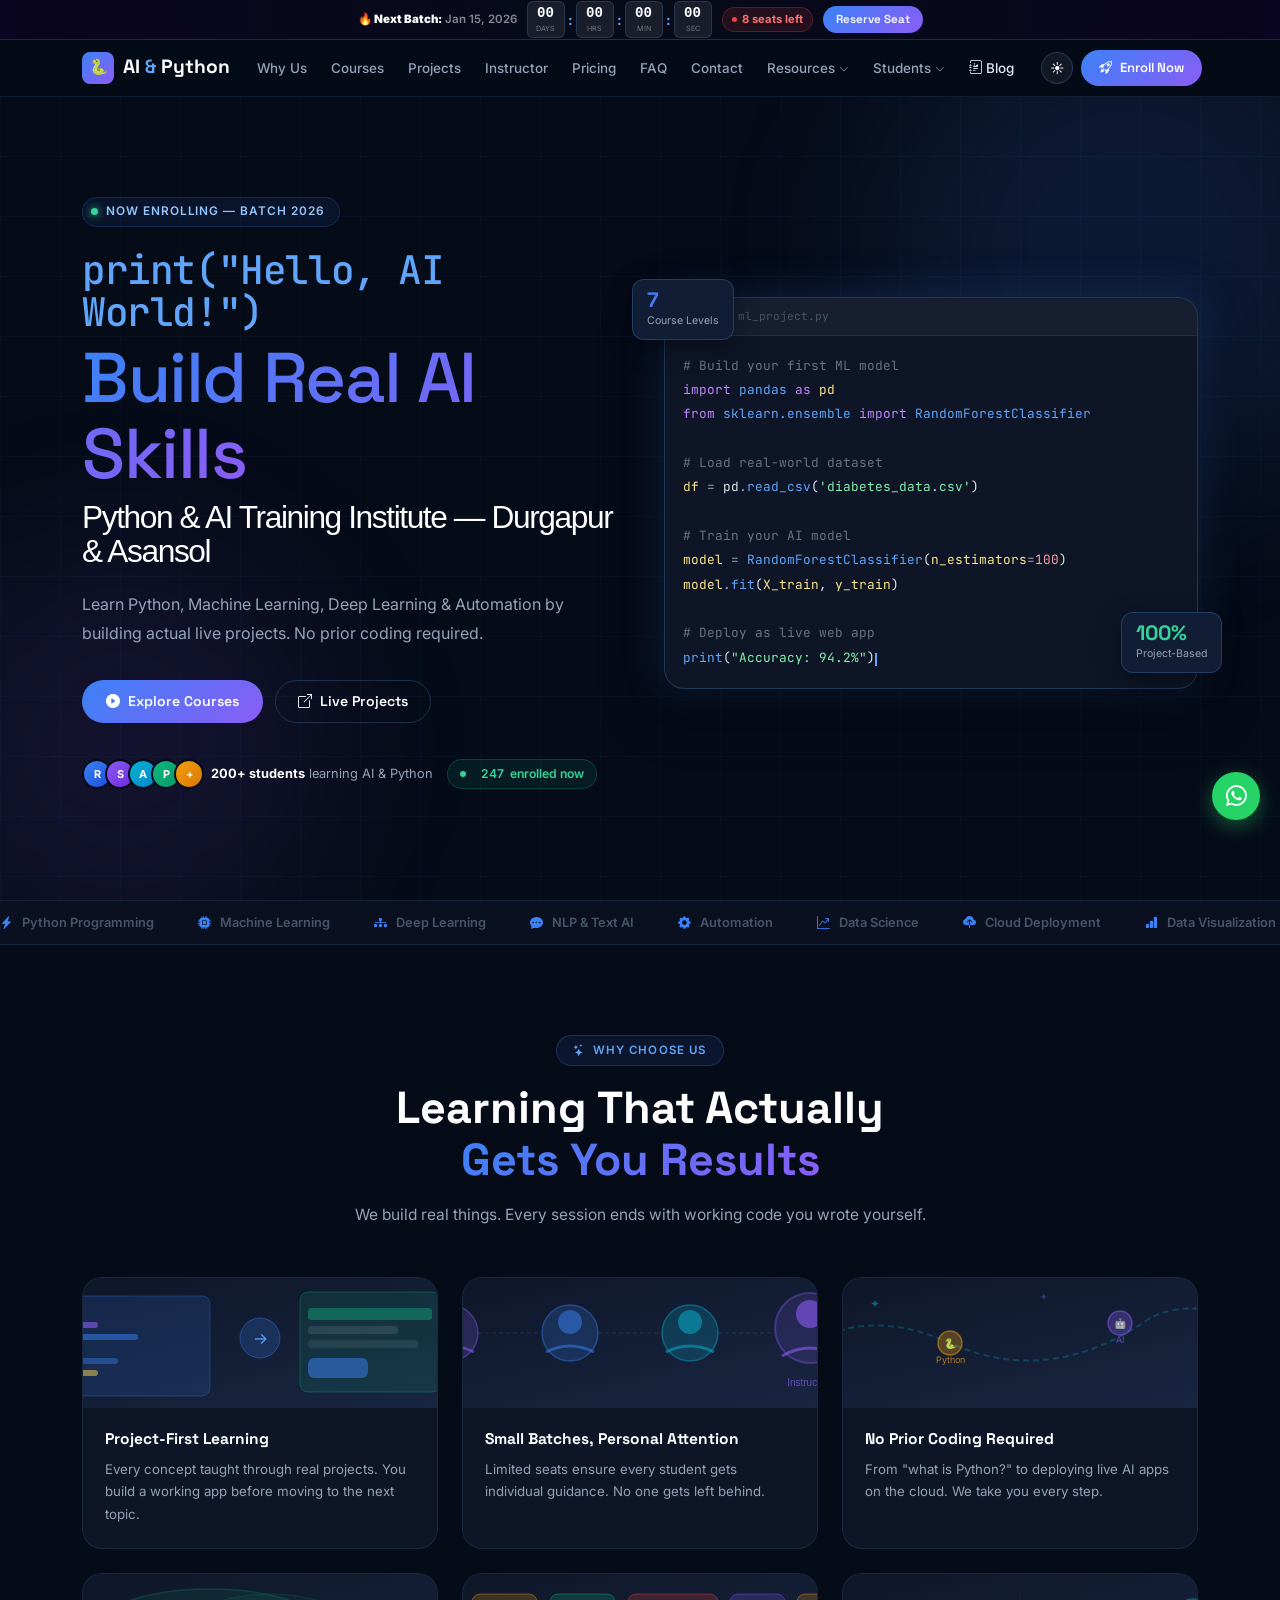
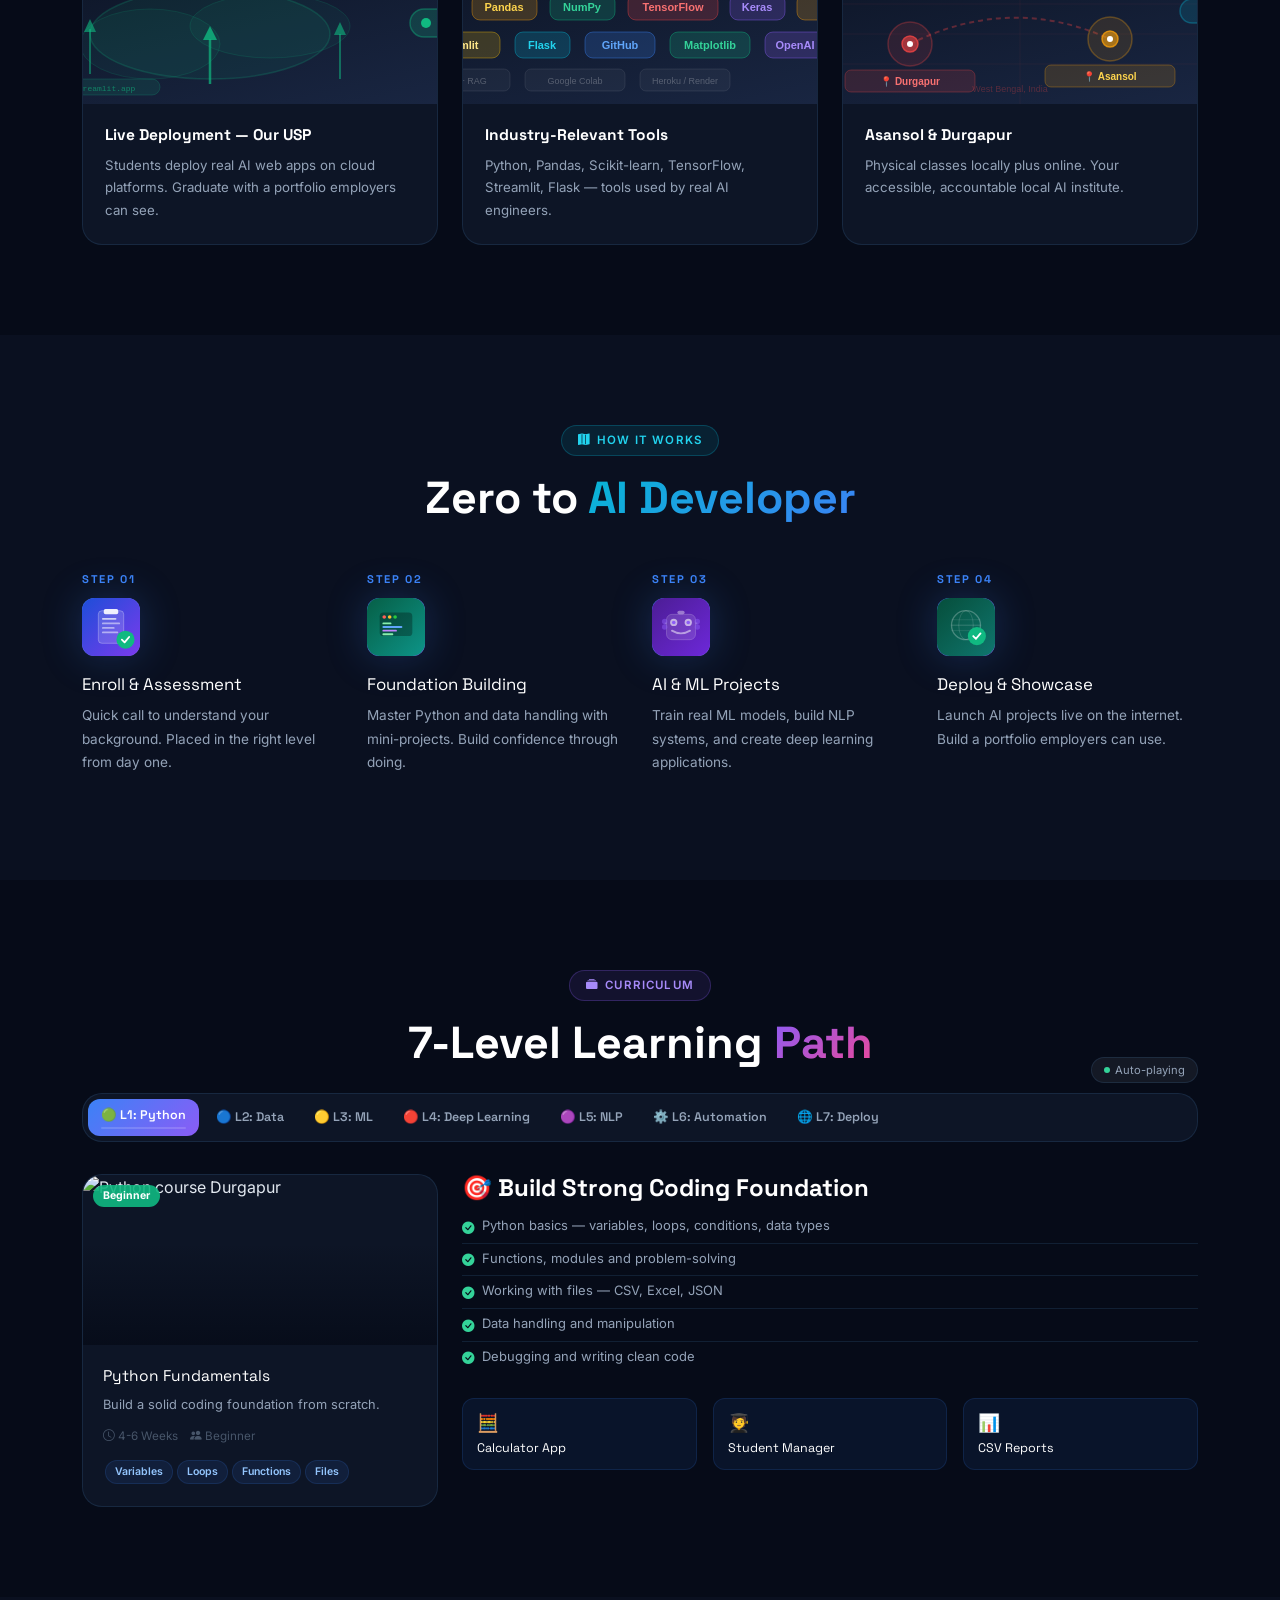
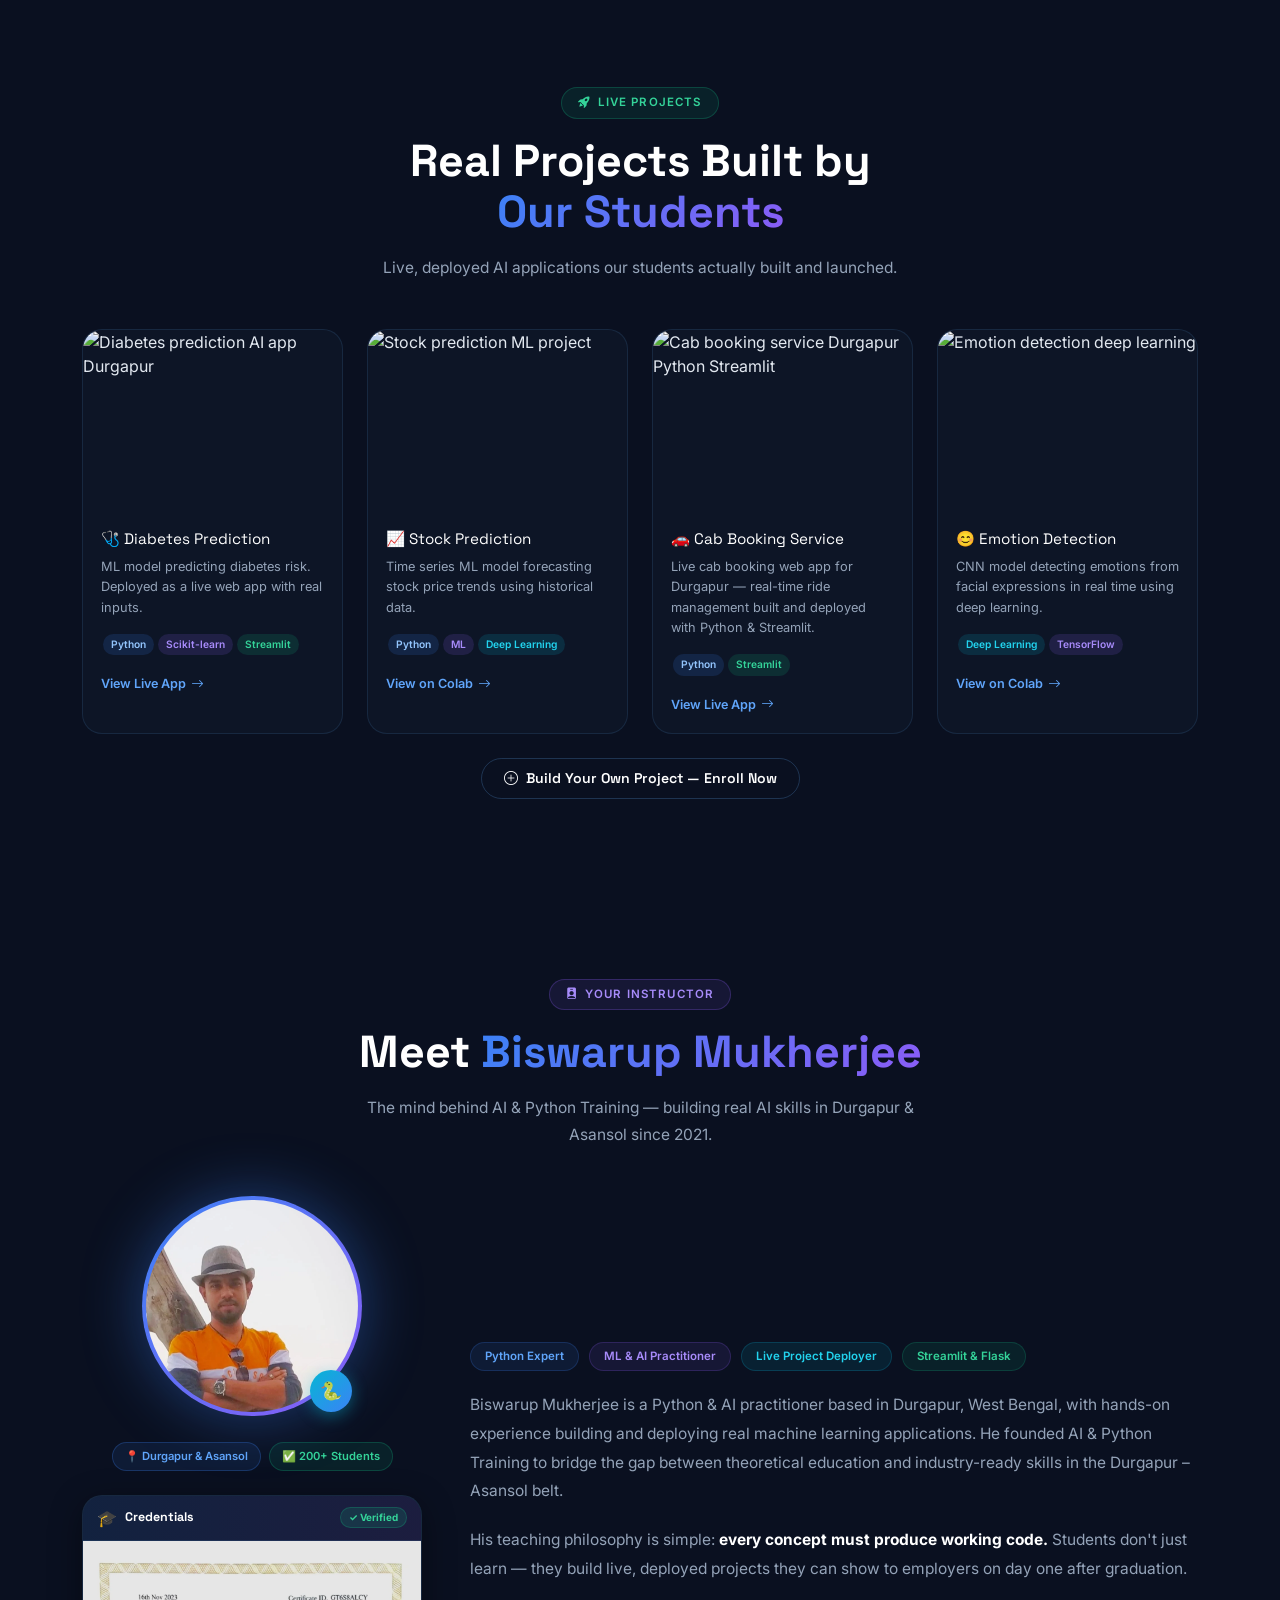
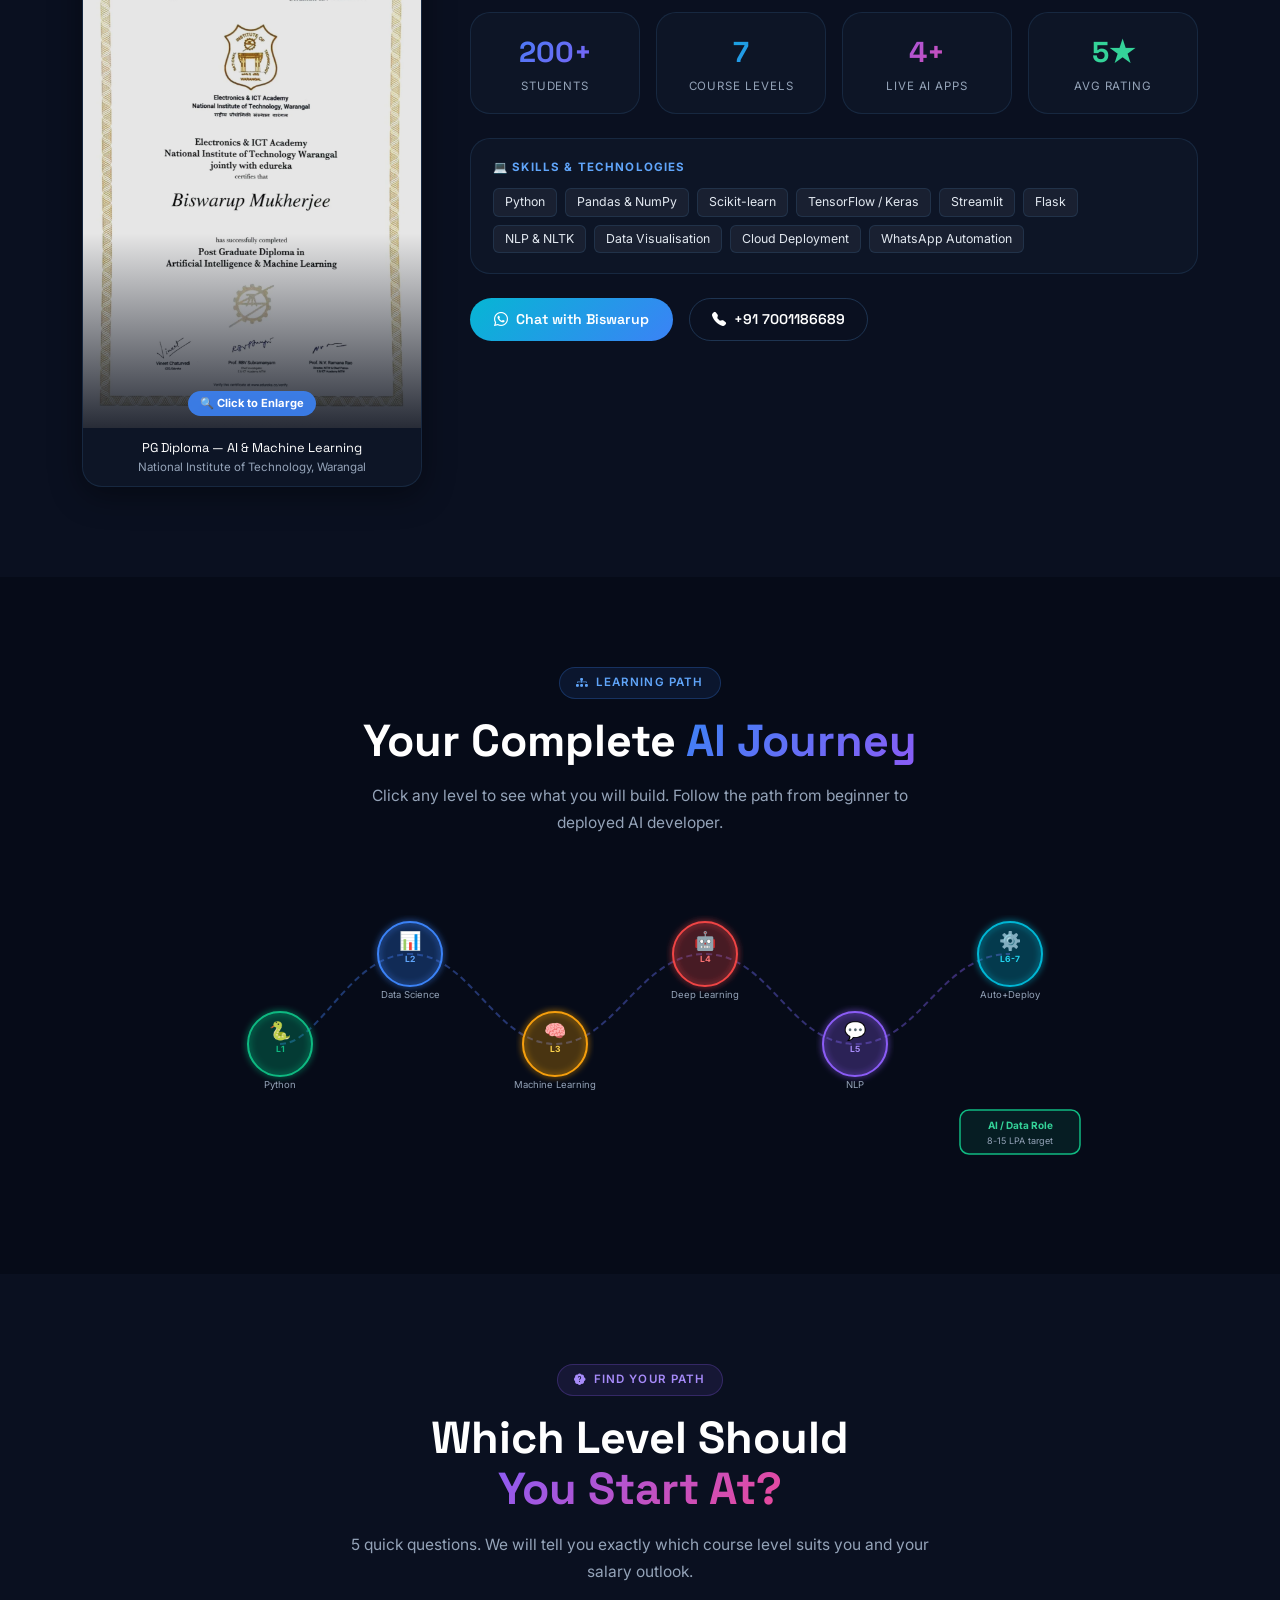
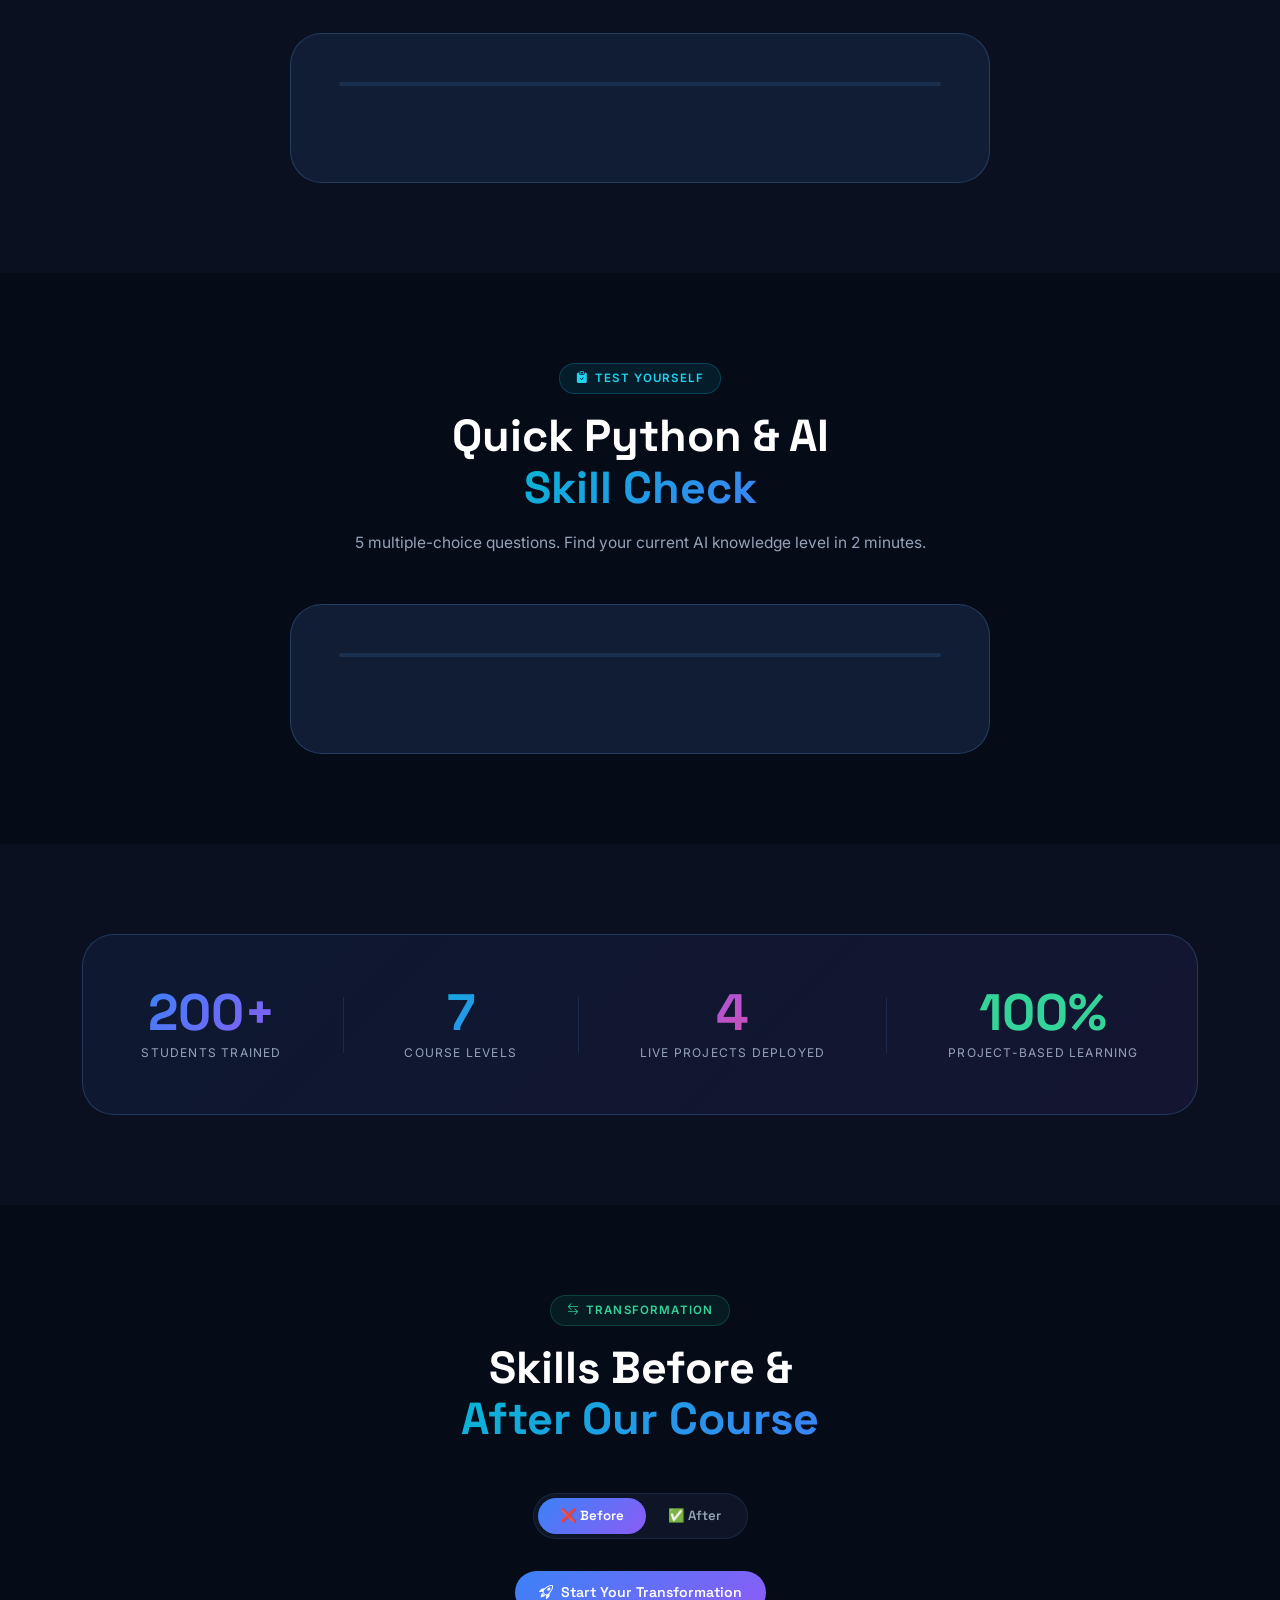
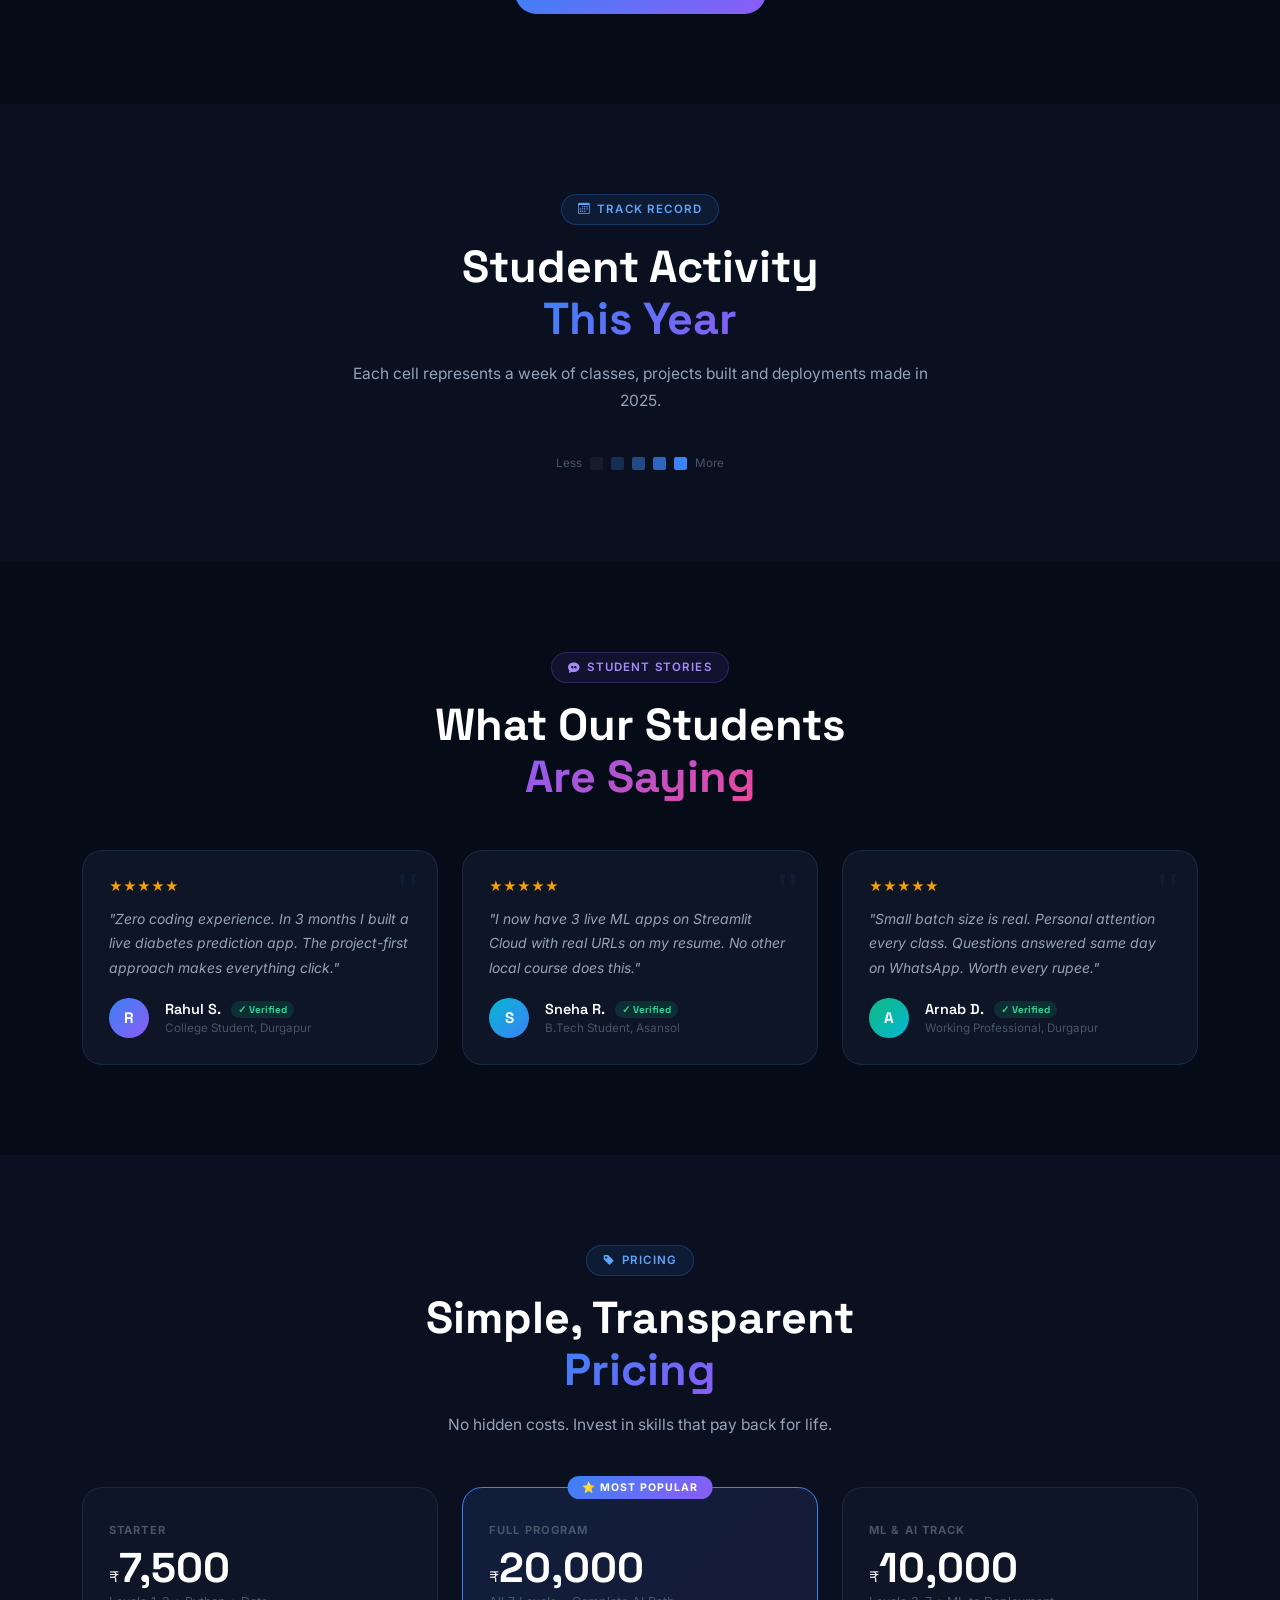
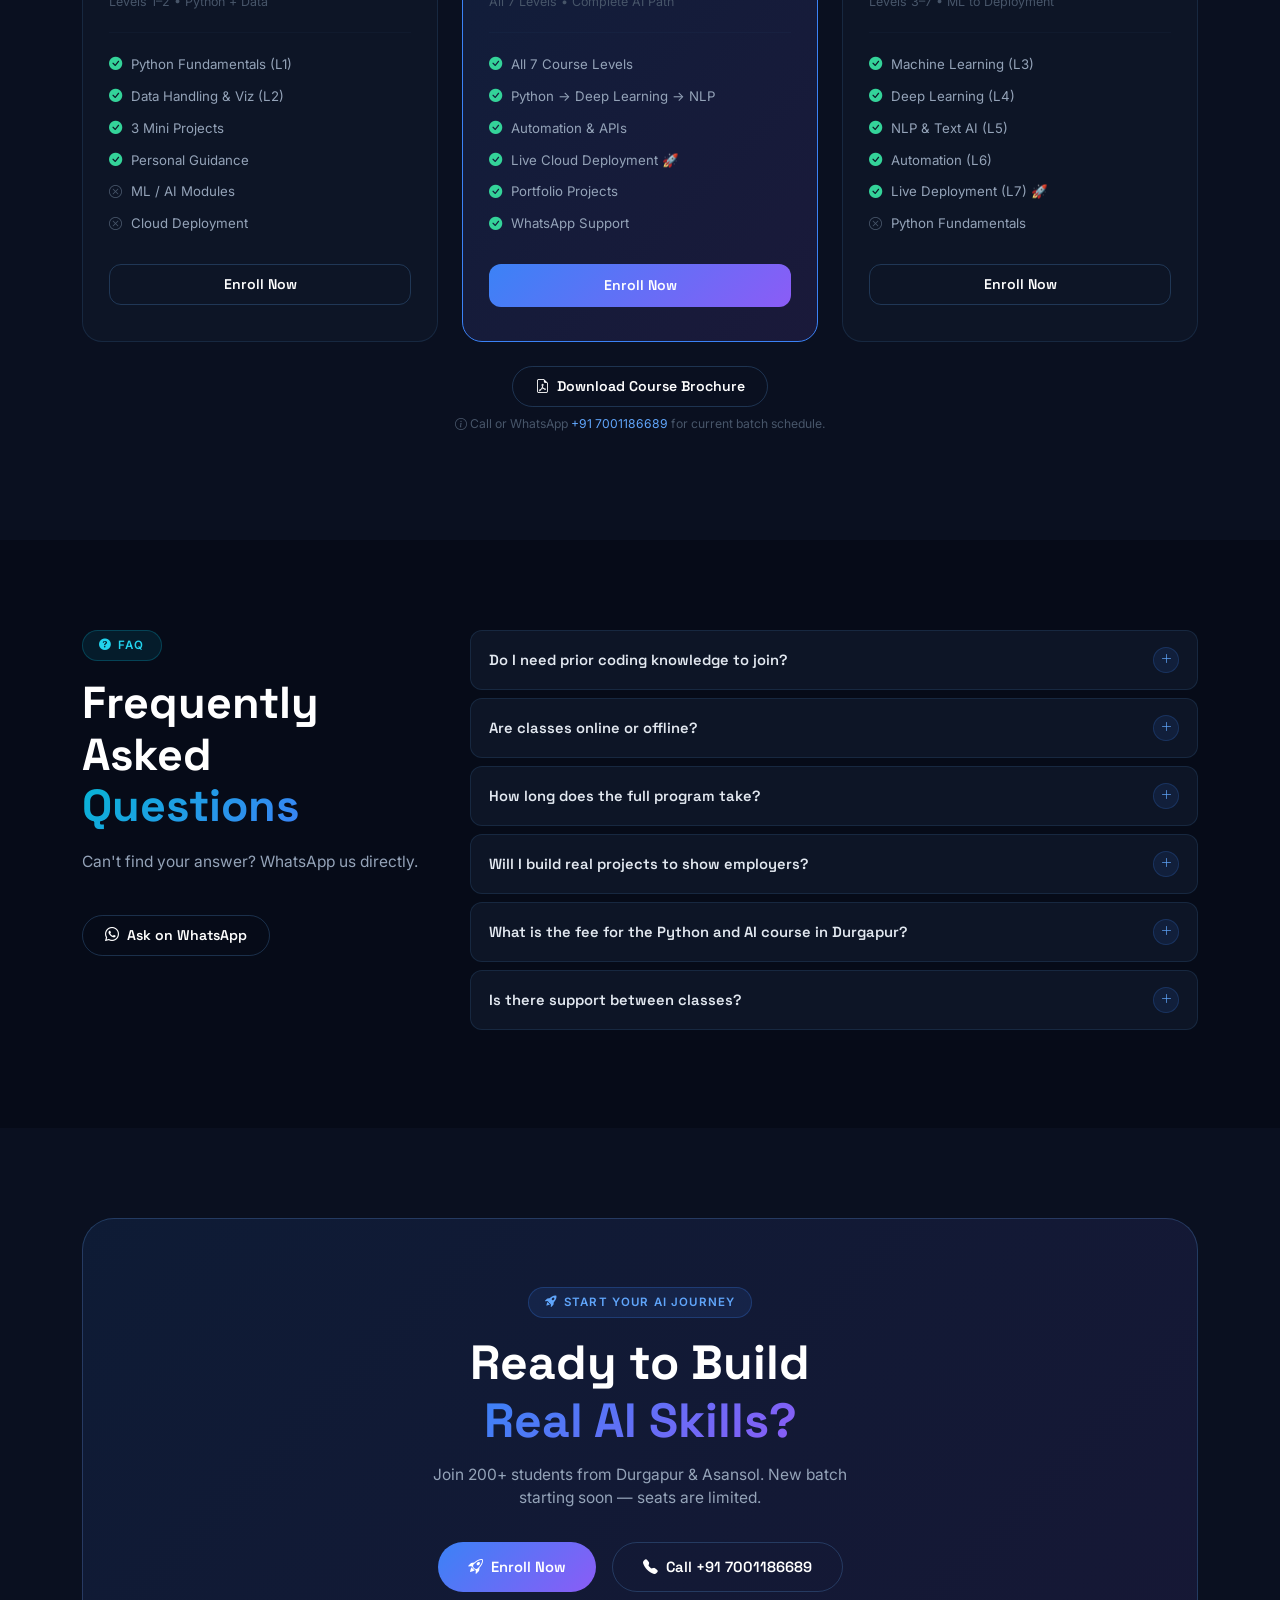
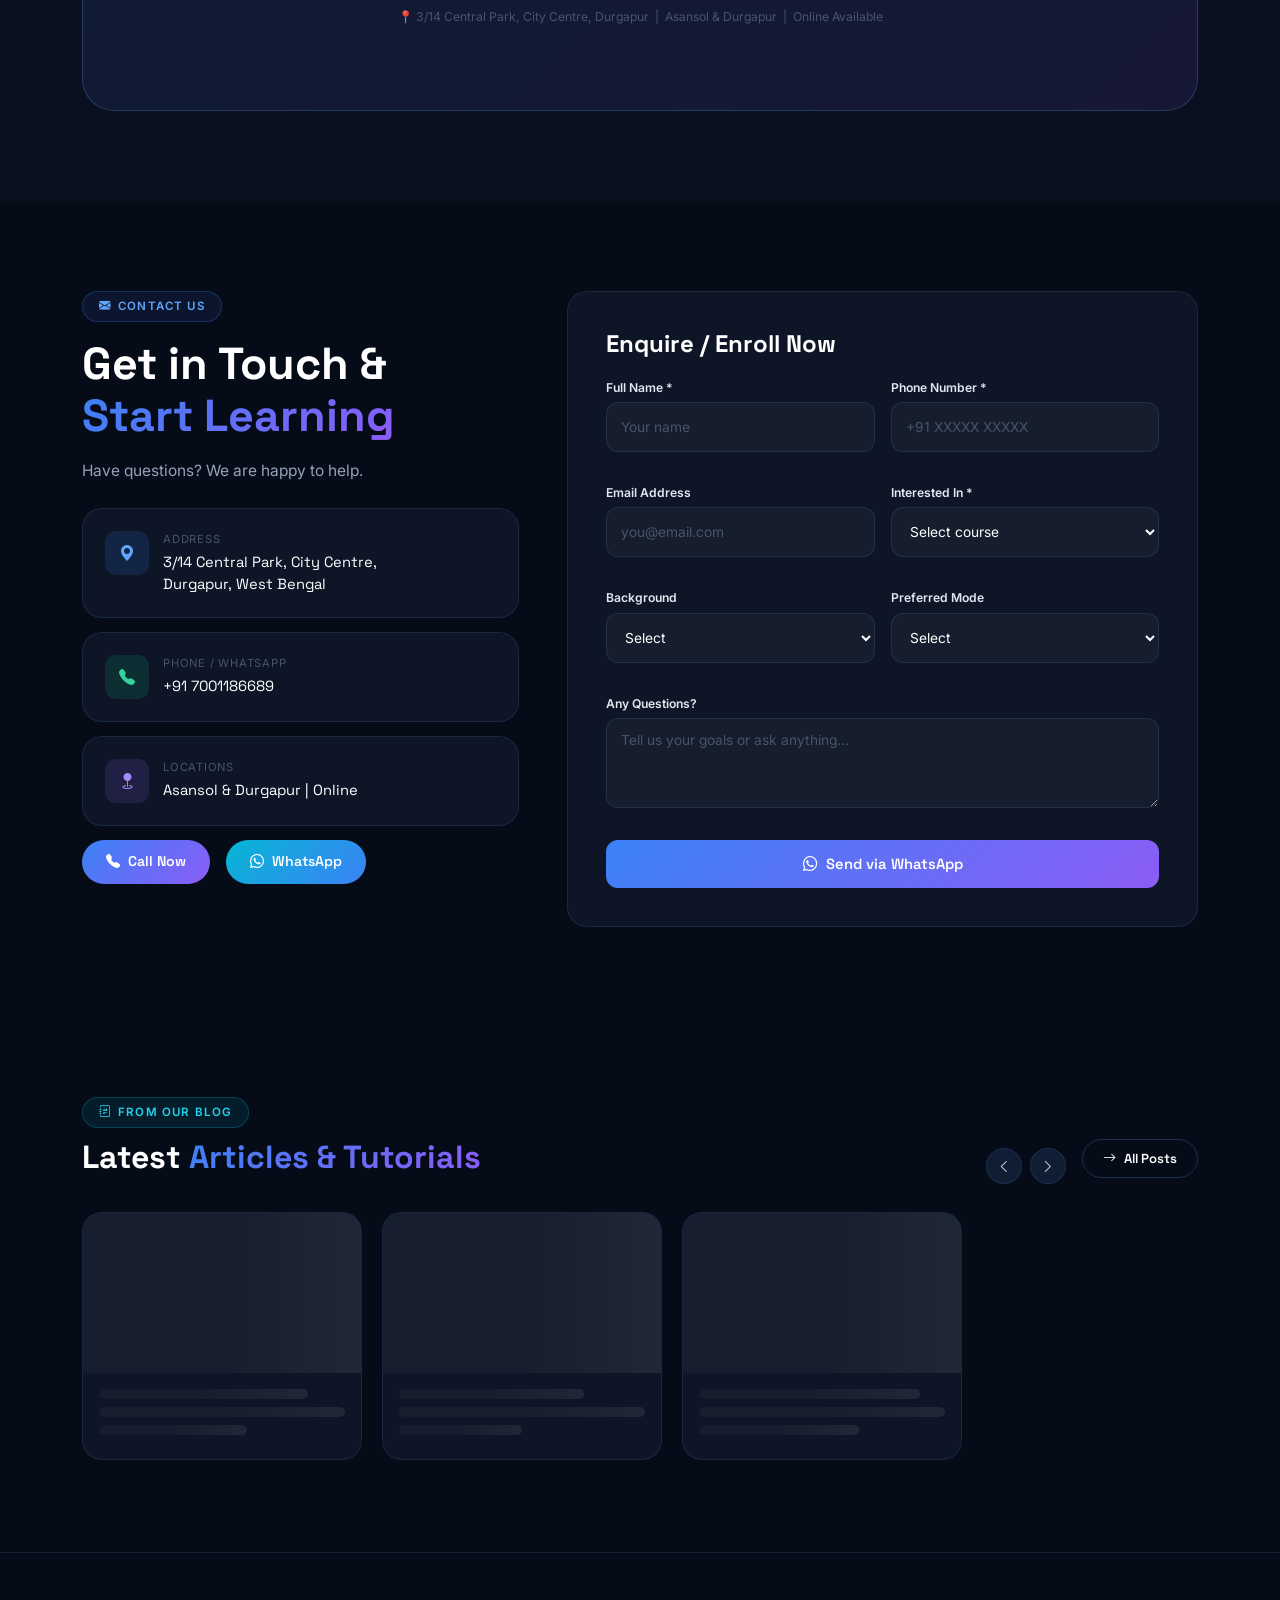
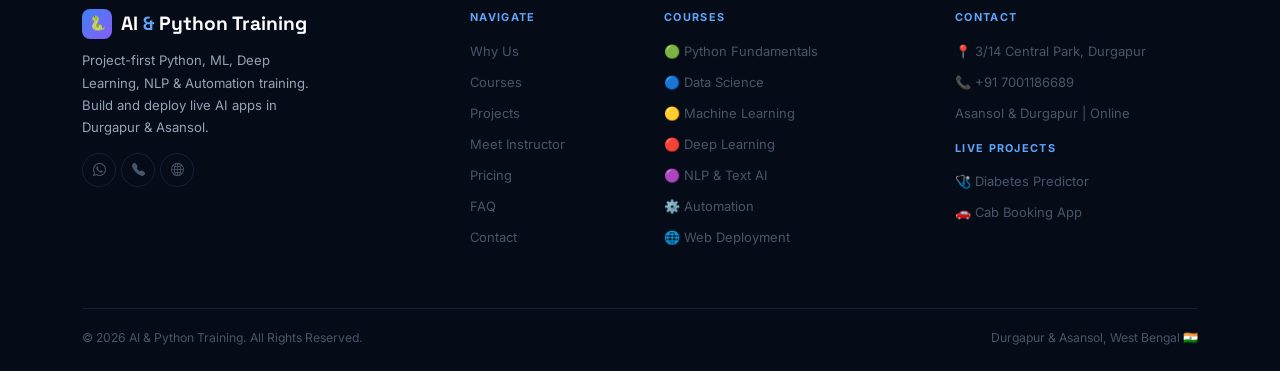
==== commit 4edb992b: "feat(cro): refine WhatsApp inquiry and brochure templates for natural student communication" ====
--- a/index.html
+++ b/index.html
@@ -190,10 +190,10 @@
 </div>
 <div id="mbar">
   <button class="mb-c" onclick="window.location='tel:+917001186689'"><i class="bi bi-telephone-fill"></i>Call</button>
-  <button class="mb-w" onclick="window.open('https://wa.me/917001186689?text=Hi+interested+in+AI+Python+Training','_blank')"><i class="bi bi-whatsapp"></i>WhatsApp</button>
+  <button class="mb-w" onclick="window.open('https://wa.me/917001186689?text=Hello%20Biswarup%20Sir%21%20I%20am%20interested%20in%20Python%20%26%20AI%20Training%20in%20Durgapur.%20Please%20share%20the%20course%20details.','_blank')"><i class="bi bi-whatsapp"></i>WhatsApp</button>
   <button class="mb-e" onclick="document.getElementById('contact').scrollIntoView({behavior:'smooth'})"><i class="bi bi-rocket-takeoff"></i>Enroll</button>
 </div>
-<a href="https://wa.me/917001186689?text=Hi+interested+in+AI+Python+Training" class="wa-fab" target="_blank" aria-label="WhatsApp" rel="noopener noreferrer"><i class="bi bi-whatsapp"></i></a>
+<a href="https://wa.me/917001186689?text=Hello%20Biswarup%20Sir%21%20I%20am%20interested%20in%20Python%20%26%20AI%20Training%20in%20Durgapur.%20Please%20share%20the%20course%20details." class="wa-fab" target="_blank" aria-label="WhatsApp" rel="noopener noreferrer"><i class="bi bi-whatsapp"></i></a>
 <div id="exit-popup">
   <div class="modal-box">
     <div class="modal-top" style="background:var(--g1)">
@@ -781,7 +781,7 @@
           </div>
         </div>
         <div class="d-flex gap-3 flex-wrap">
-          <a href="https://wa.me/917001186689?text=Hi+Biswarup+I+want+to+join+AI+Python+Training" target="_blank" class="btn-c" rel="noopener noreferrer"><i class="bi bi-whatsapp"></i>Chat with Biswarup</a>
+          <a href="https://wa.me/917001186689?text=Hello%20Biswarup%20Sir%21%20I%20visited%20pythonforai.in%20and%20want%20to%20join%20the%20Python%20%26%20AI%20training%20batch.%20Could%20you%20please%20share%20the%20upcoming%20batch%20timings%3F" target="_blank" class="btn-c" rel="noopener noreferrer"><i class="bi bi-whatsapp"></i>Chat with Biswarup</a>
           <a href="tel:+917001186689" class="btn-o"><i class="bi bi-telephone-fill"></i>+91 7001186689</a>
         </div>
       </div>
@@ -951,7 +951,7 @@
         <div class="tag cyn"><i class="bi bi-question-circle-fill"></i>FAQ</div>
         <h2 class="sec-title">Frequently Asked <br><span class="gt2">Questions</span></h2>
         <p class="sec-sub mt-3">Can't find your answer? WhatsApp us directly.</p>
-        <a href="https://wa.me/917001186689?text=Hi+I+have+a+question+about+AI+Python+Training" target="_blank" class="btn-o mt-4" rel="noopener noreferrer"><i class="bi bi-whatsapp"></i>Ask on WhatsApp</a>
+        <a href="https://wa.me/917001186689?text=Hello%20Biswarup%20Sir%21%20I%20have%20a%20question%20regarding%20the%20Python%20%26%20Machine%20Learning%20curriculum.%20Could%20you%20please%20assist%20me%3F" target="_blank" class="btn-o mt-4" rel="noopener noreferrer"><i class="bi bi-whatsapp"></i>Ask on WhatsApp</a>
       </div>
       <div class="col-lg-8">
         <div class="faq-i"><div class="faq-q" onclick="tFaq(this)"><span>Do I need prior coding knowledge to join?</span><div class="faq-ic"><i class="bi bi-plus-lg"></i></div></div><div class="faq-ans"><p>No. Level 1 starts from absolute basics. We have trained school students, homemakers and professionals with zero prior coding. All you need is a laptop and curiosity.</p></div></div>
@@ -992,7 +992,7 @@
         <div class="cc2"><div class="cc2-ic" style="background:rgba(139,92,246,.15)"><i class="bi bi-geo-fill" style="color:var(--p2)"></i></div><div><div class="cc2-lbl">Locations</div><div class="cc2-val">Asansol &amp; Durgapur | Online</div></div></div>
         <div class="d-flex gap-3 flex-wrap mt-2">
           <a href="tel:+917001186689" class="btn-p"><i class="bi bi-telephone-fill"></i>Call Now</a>
-          <a href="https://wa.me/917001186689?text=Hi+I+am+interested+in+AI+Python+Training" target="_blank" class="btn-c" rel="noopener noreferrer"><i class="bi bi-whatsapp"></i>WhatsApp</a>
+          <a href="https://wa.me/917001186689?text=Hello%20Biswarup%20Sir%21%20I%20am%20interested%20in%20enrolling%20in%20the%20AI%20%26%20Python%20course.%20Please%20share%20the%20batch%20schedule." target="_blank" class="btn-c" rel="noopener noreferrer"><i class="bi bi-whatsapp"></i>WhatsApp</a>
         </div>
       </div>
       <div class="col-lg-7">
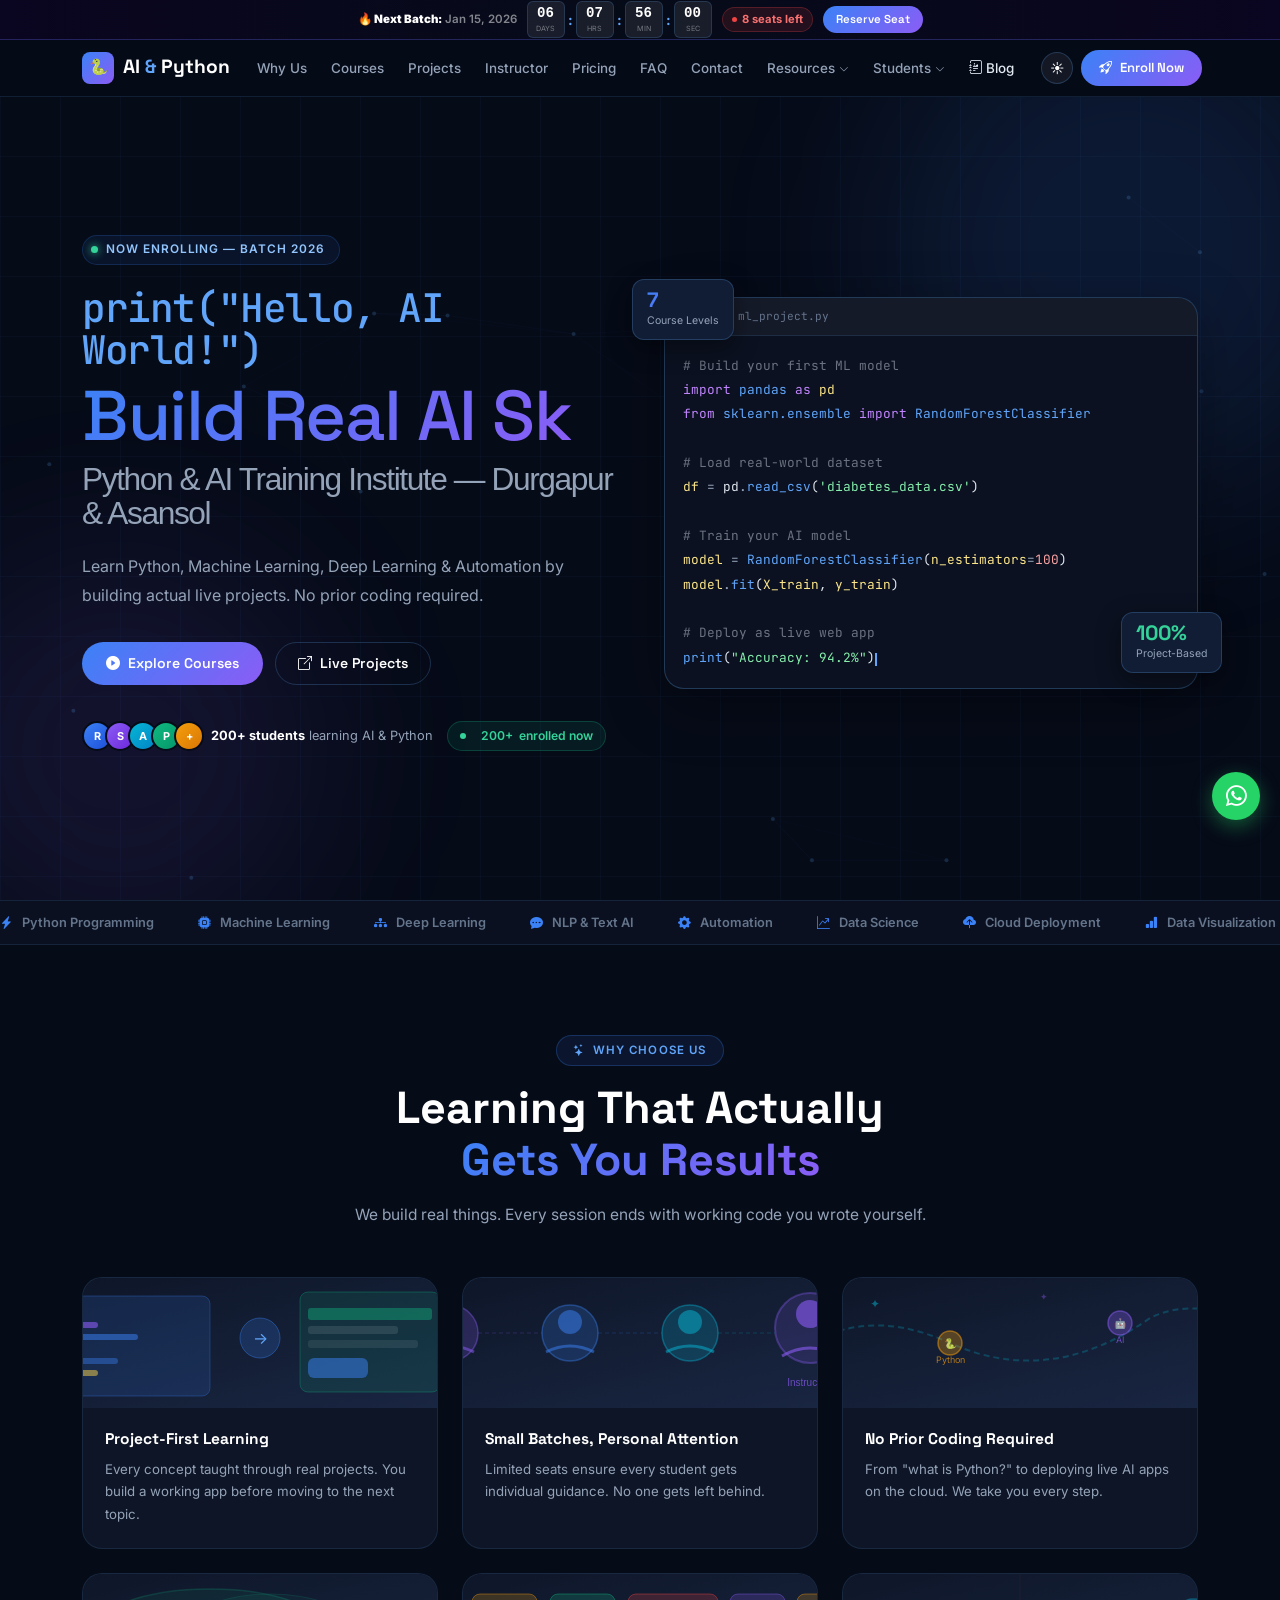
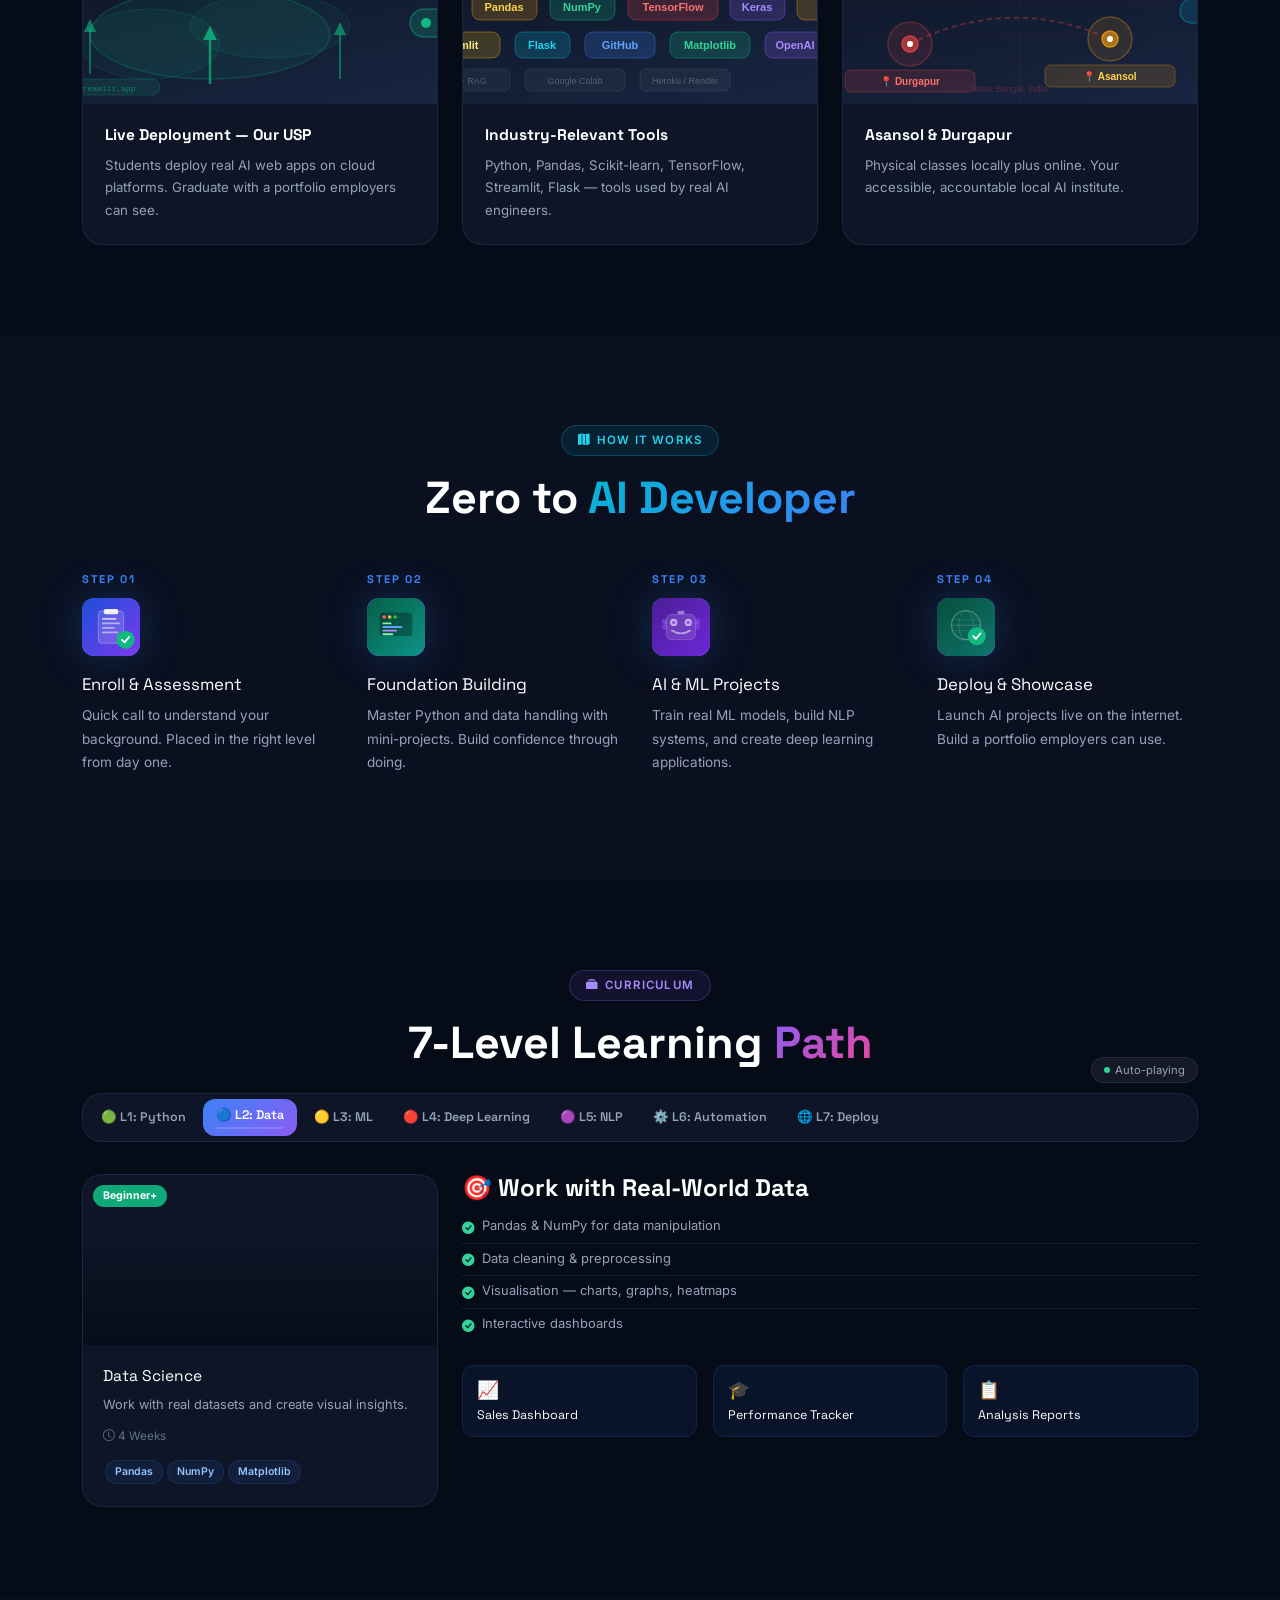
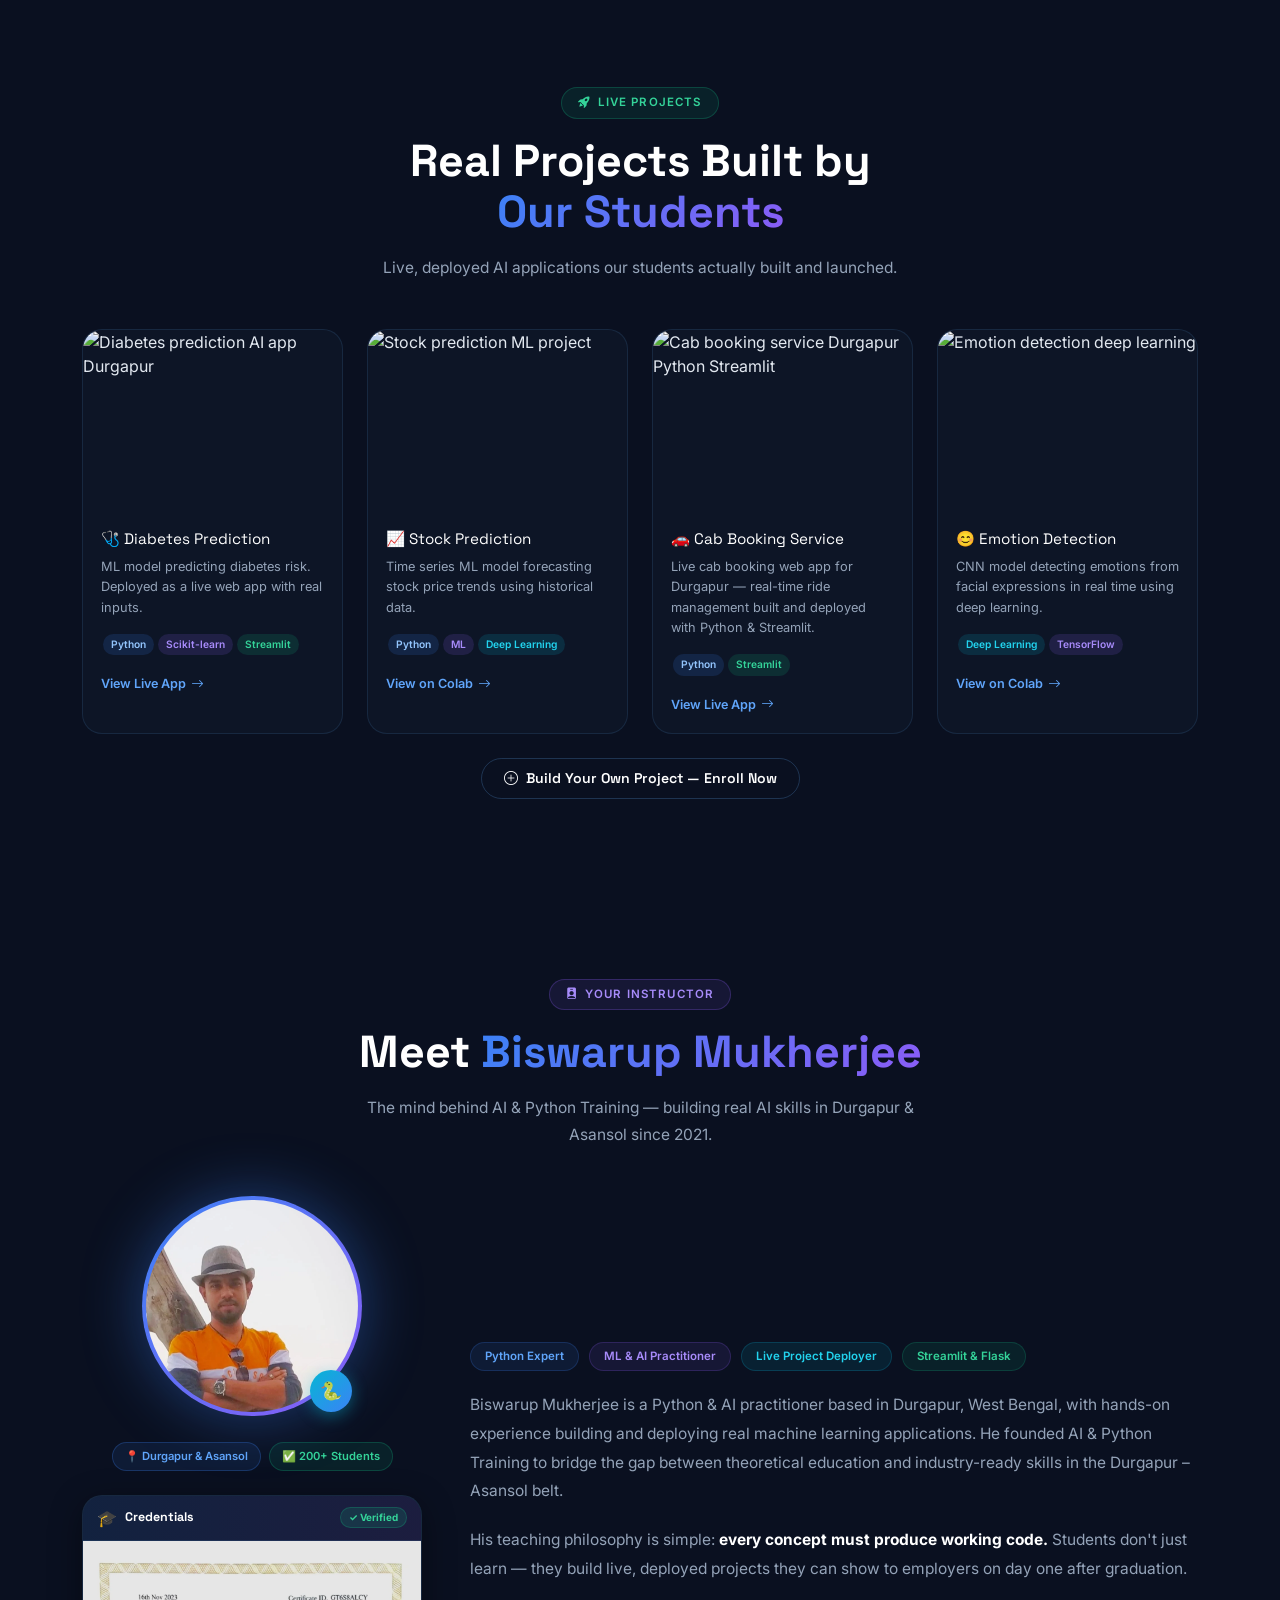
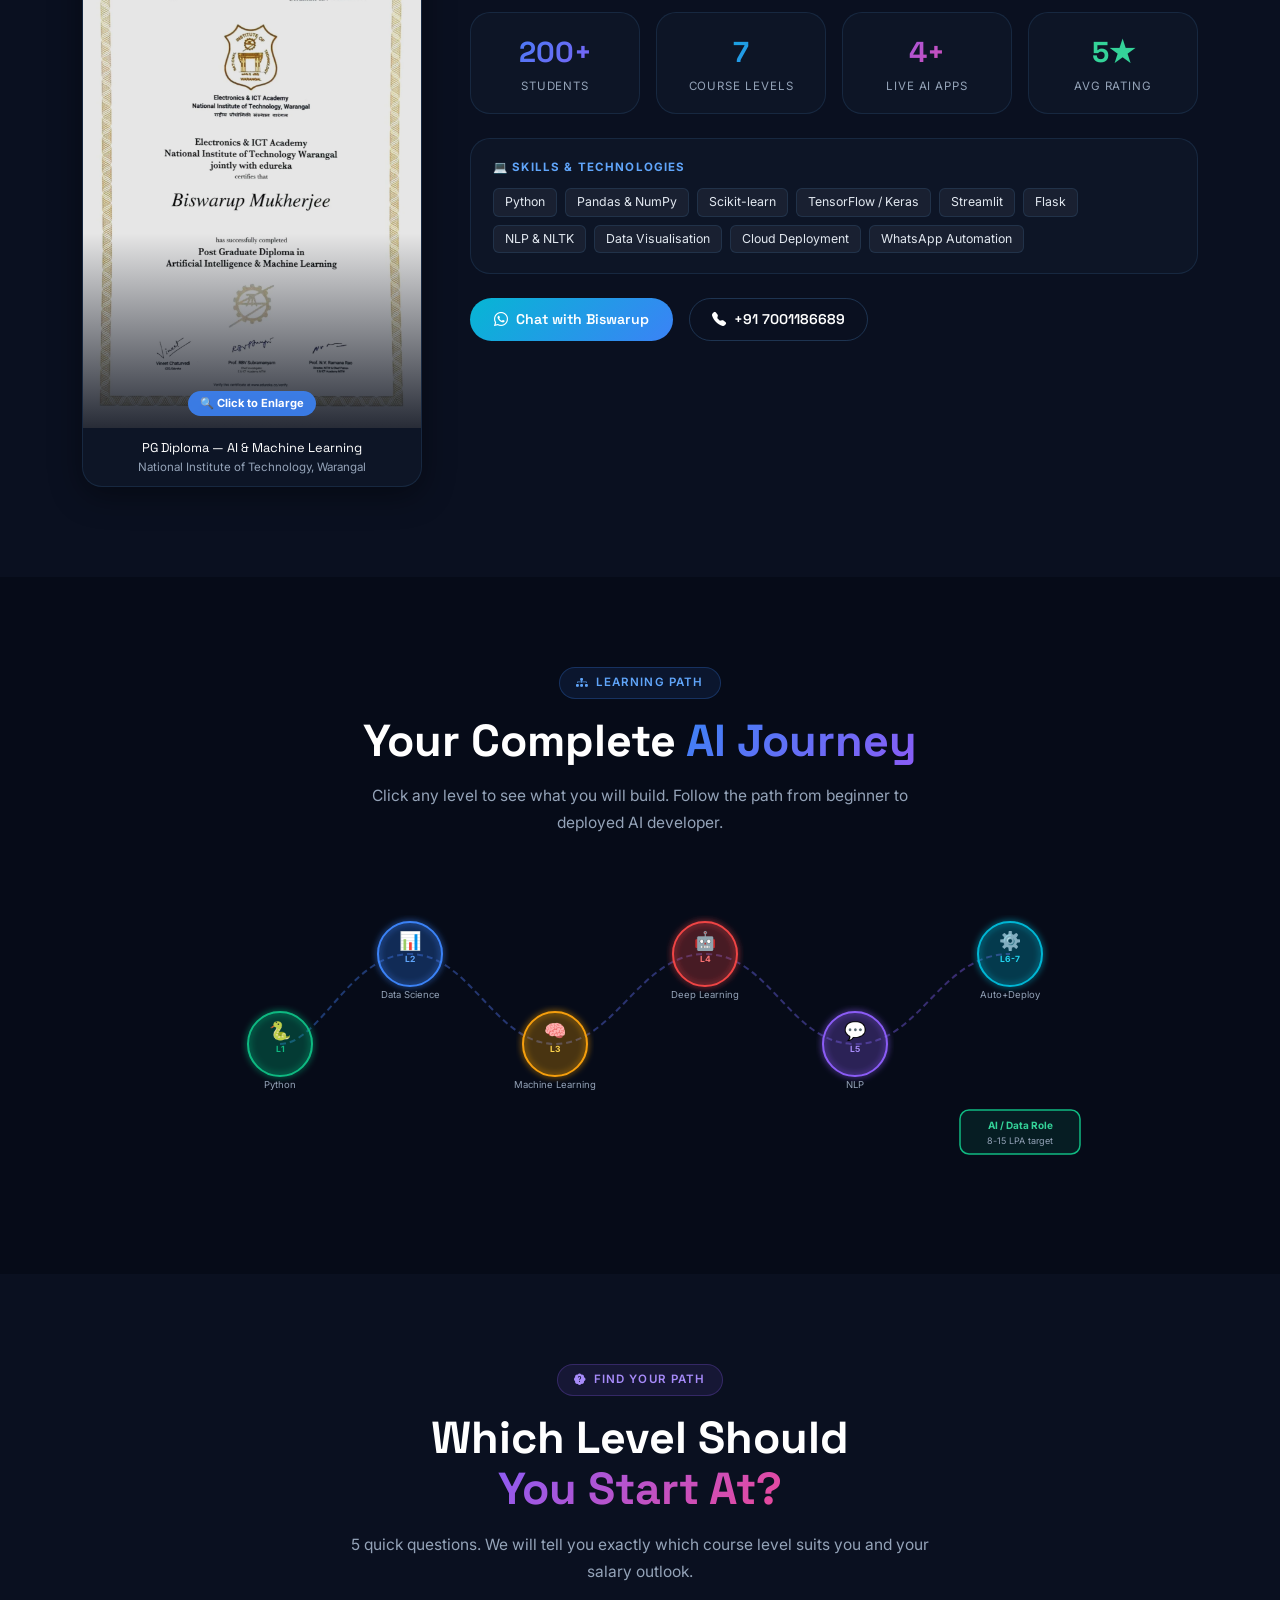
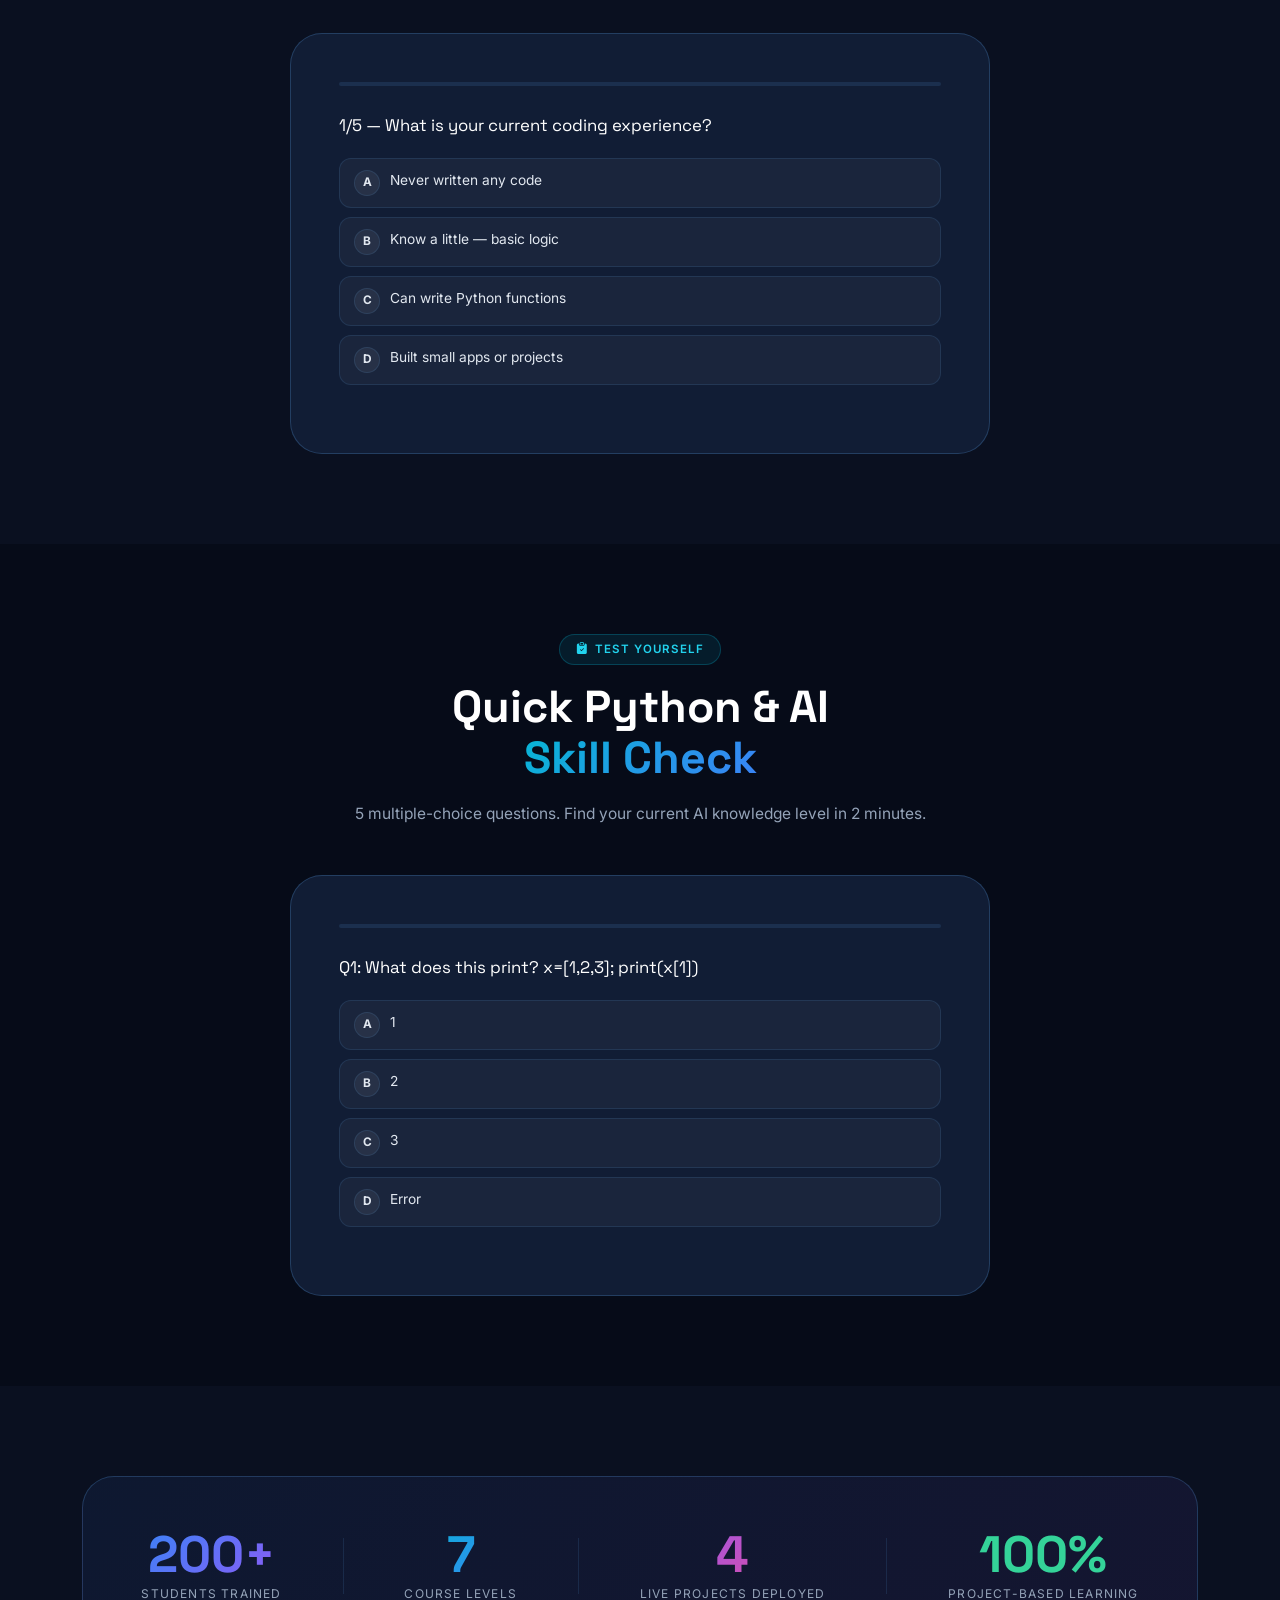
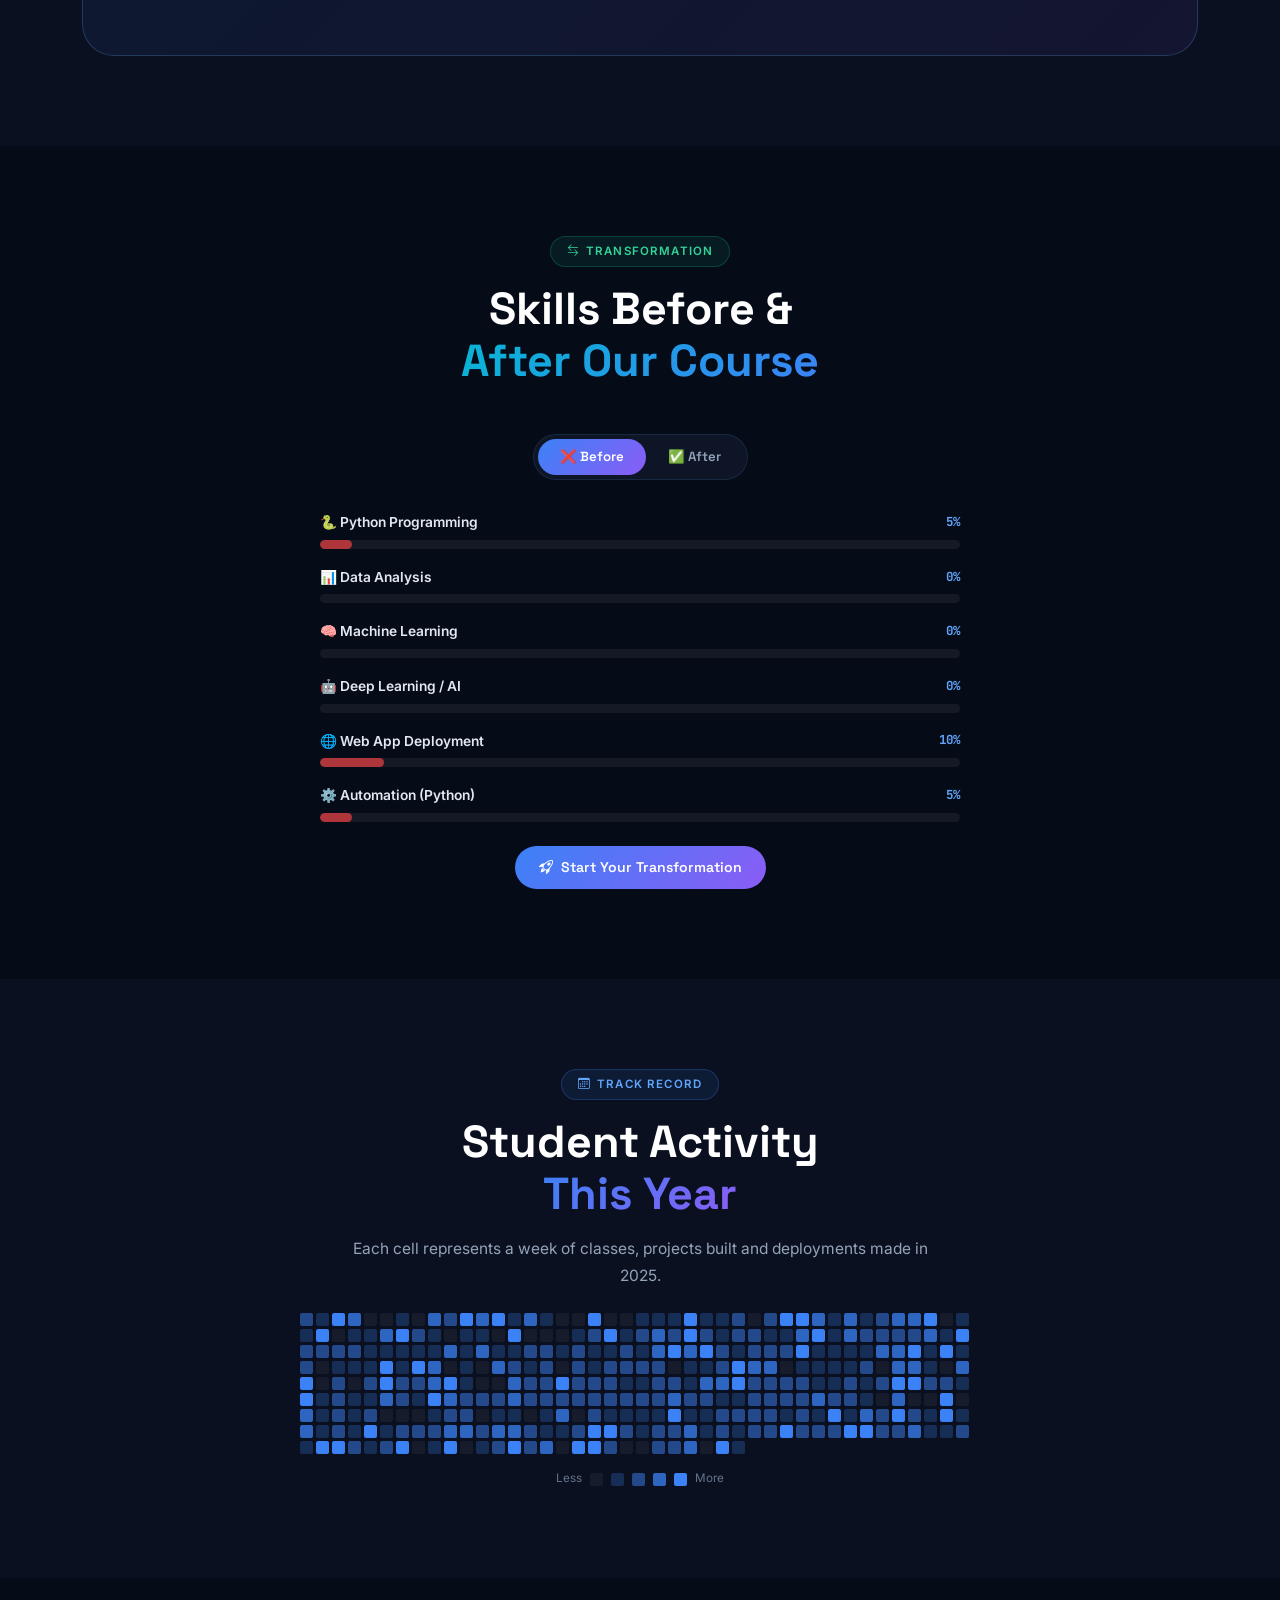
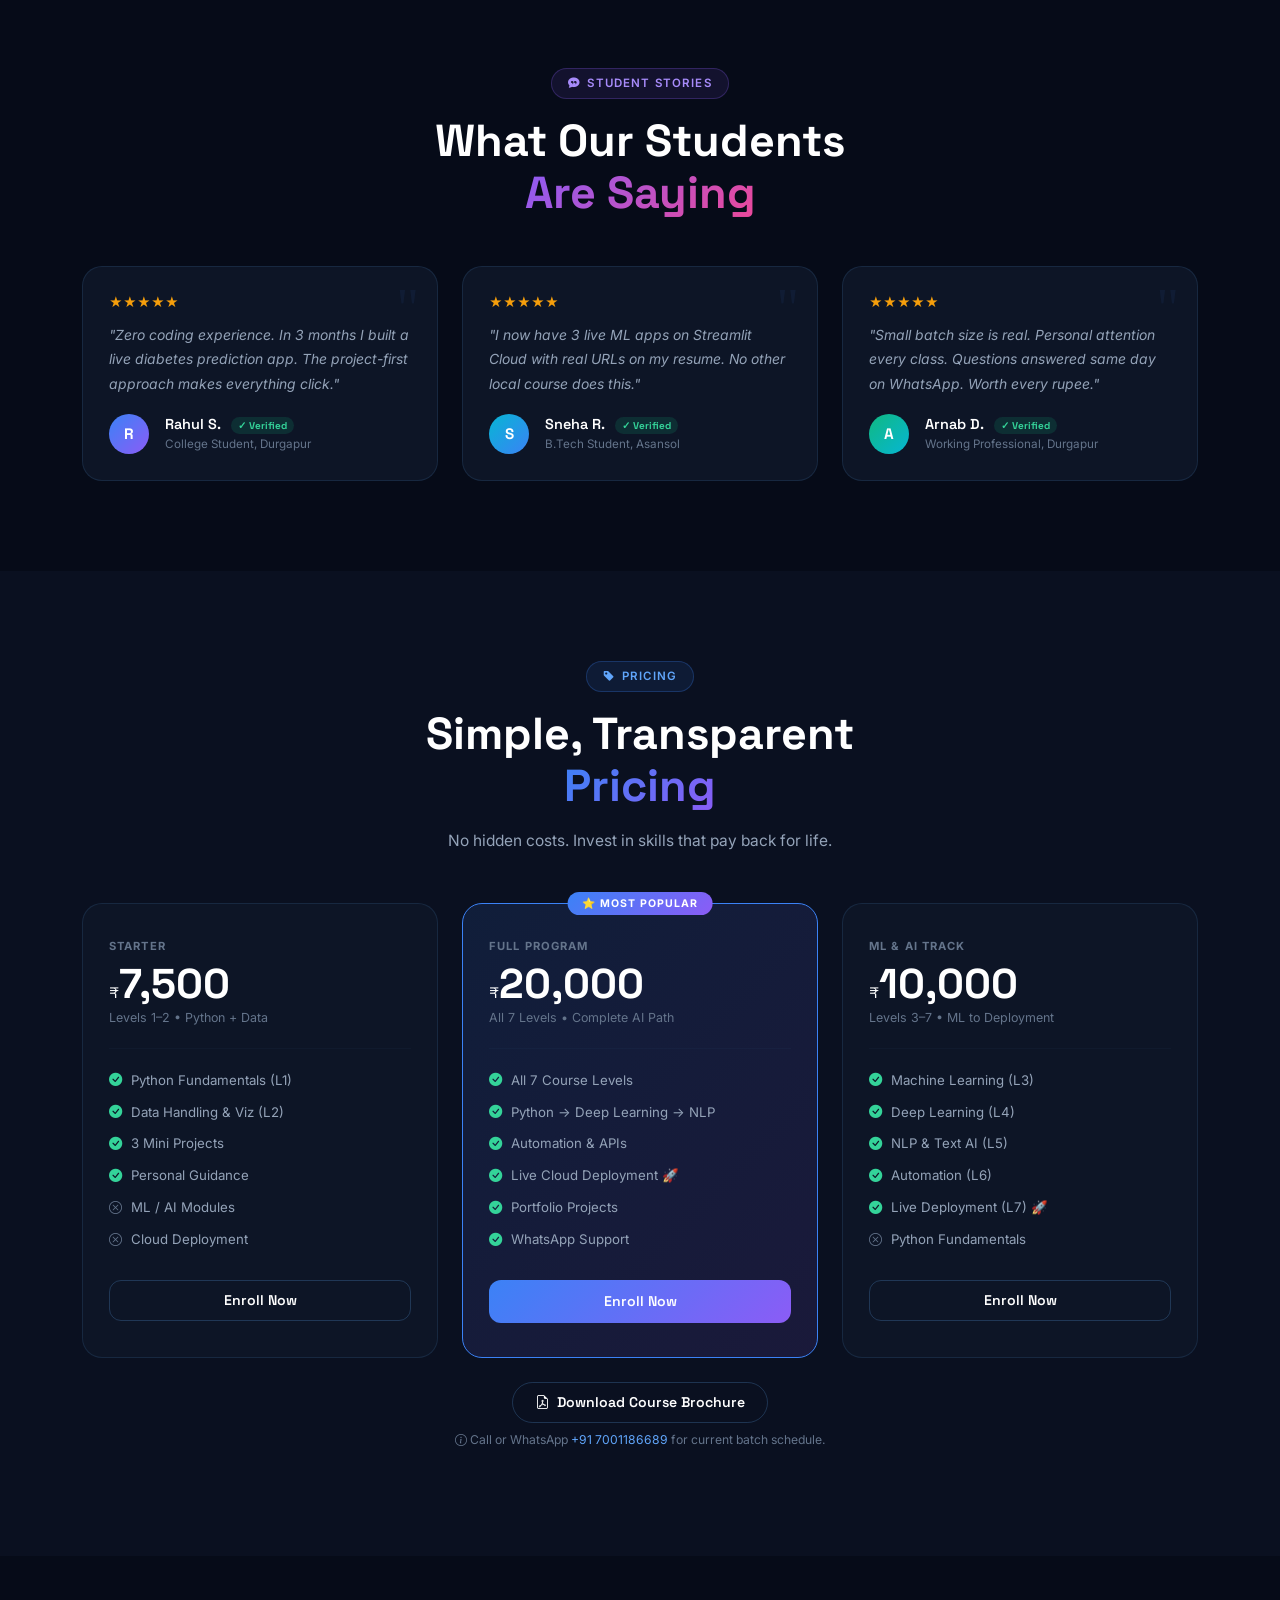
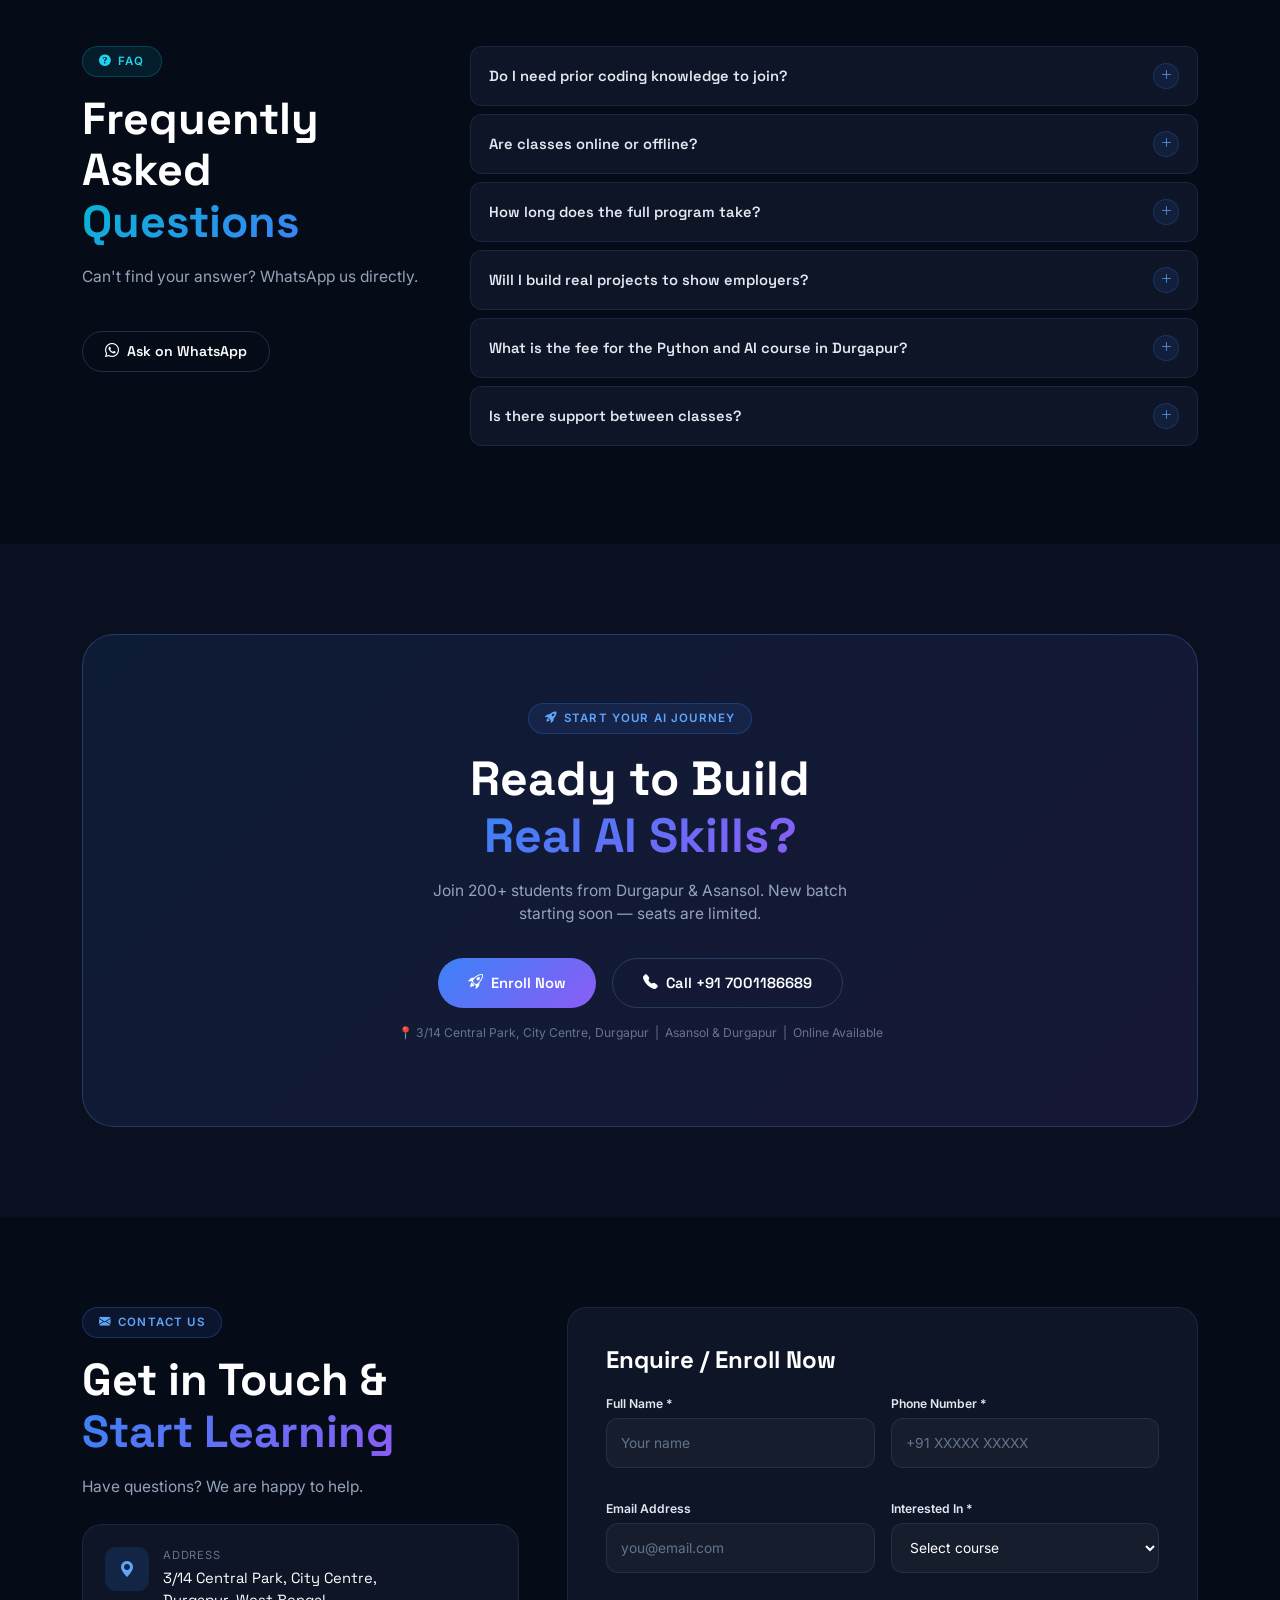
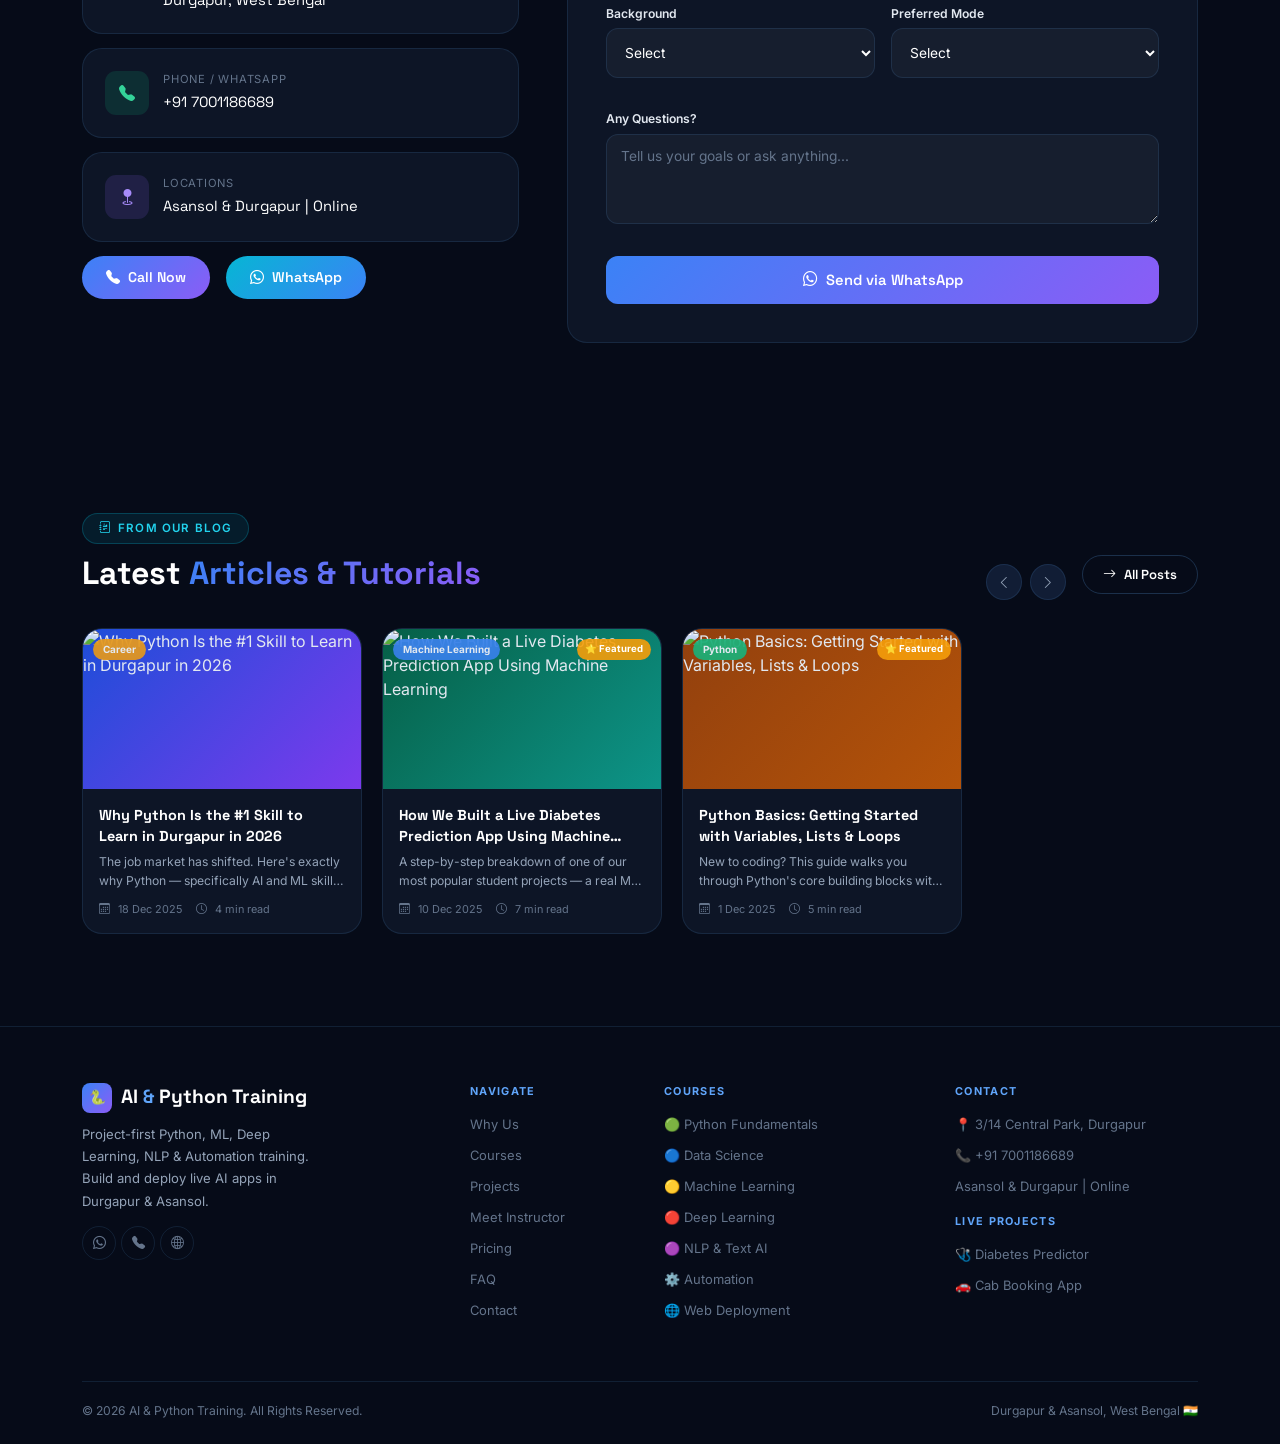
==== commit 46b4eb2d: "fix(theme & audit): fix theme switcher, light-mode contrast, phone styles, and security" ====
--- a/index.html
+++ b/index.html
@@ -1,6 +1,7 @@
 <!DOCTYPE html>
 <html lang="en-IN">
 <head>
+  <script>(function(){var t=localStorage.getItem("dm")||"dark";document.documentElement.setAttribute("data-theme",t);})();</script>
 <meta charset="UTF-8"/>
 <meta name="viewport" content="width=device-width,initial-scale=1.0"/>
 <title>Python & AI Course in Durgapur & Asansol | Live Projects</title>
@@ -244,11 +245,11 @@
           onmouseleave="this.querySelector('.v2-dd').style.opacity='0';this.querySelector('.v2-dd').style.pointerEvents='none';this.querySelector('.v2-dd').style.transform='translateX(-50%) translateY(-8px)'">
           <span class="nav-link" style="cursor:pointer">Resources <i class="bi bi-chevron-down" style="font-size:.6rem"></i></span>
           <div class="v2-dd" style="position:absolute;top:calc(100% + 8px);left:50%;transform:translateX(-50%) translateY(-8px);background:rgba(10,16,32,.98);border:1px solid rgba(99,179,255,.18);border-radius:14px;padding:8px;min-width:210px;opacity:0;pointer-events:none;transition:opacity .22s,transform .22s;box-shadow:0 16px 48px rgba(0,0,0,.5);z-index:200">
-            <a href="salary.html" style="display:flex;align-items:center;gap:9px;padding:10px 14px;border-radius:9px;font-size:.83rem;color:#94A3B8;text-decoration:none;transition:background .15s" onmouseover="this.style.background='rgba(59,130,246,.1)';this.style.color='#fff'" onmouseout="this.style.background='';this.style.color='#94A3B8'">🧮 Salary Calculator</a>
-            <a href="roadmap.html" style="display:flex;align-items:center;gap:9px;padding:10px 14px;border-radius:9px;font-size:.83rem;color:#94A3B8;text-decoration:none;transition:background .15s" onmouseover="this.style.background='rgba(59,130,246,.1)';this.style.color='#fff'" onmouseout="this.style.background='';this.style.color='#94A3B8'">🛤️ Learning Roadmap</a>
-            <a href="cheatsheet.html" style="display:flex;align-items:center;gap:9px;padding:10px 14px;border-radius:9px;font-size:.83rem;color:#94A3B8;text-decoration:none;transition:background .15s" onmouseover="this.style.background='rgba(59,130,246,.1)';this.style.color='#fff'" onmouseout="this.style.background='';this.style.color='#94A3B8'">📋 Cheat Sheet</a>
-            <a href="tools.html" style="display:flex;align-items:center;gap:9px;padding:10px 14px;border-radius:9px;font-size:.83rem;color:#94A3B8;text-decoration:none;transition:background .15s" onmouseover="this.style.background='rgba(59,130,246,.1)';this.style.color='#fff'" onmouseout="this.style.background='';this.style.color='#94A3B8'">🤖 AI Tool Comparison</a>
-            <a href="python-vs.html" style="display:flex;align-items:center;gap:9px;padding:10px 14px;border-radius:9px;font-size:.83rem;color:#94A3B8;text-decoration:none;transition:background .15s" onmouseover="this.style.background='rgba(59,130,246,.1)';this.style.color='#fff'" onmouseout="this.style.background='';this.style.color='#94A3B8'">⚖️ Python vs Others</a>
+            <a href="salary.html" style="display:flex;align-items:center;gap:9px;padding:10px 14px;border-radius:9px;font-size:.83rem;color:#94A3B8;text-decoration:none;transition:background .15s" class="v2-dd-item" >🧮 Salary Calculator</a>
+            <a href="roadmap.html" style="display:flex;align-items:center;gap:9px;padding:10px 14px;border-radius:9px;font-size:.83rem;color:#94A3B8;text-decoration:none;transition:background .15s" class="v2-dd-item" >🛤️ Learning Roadmap</a>
+            <a href="cheatsheet.html" style="display:flex;align-items:center;gap:9px;padding:10px 14px;border-radius:9px;font-size:.83rem;color:#94A3B8;text-decoration:none;transition:background .15s" class="v2-dd-item" >📋 Cheat Sheet</a>
+            <a href="tools.html" style="display:flex;align-items:center;gap:9px;padding:10px 14px;border-radius:9px;font-size:.83rem;color:#94A3B8;text-decoration:none;transition:background .15s" class="v2-dd-item" >🤖 AI Tool Comparison</a>
+            <a href="python-vs.html" style="display:flex;align-items:center;gap:9px;padding:10px 14px;border-radius:9px;font-size:.83rem;color:#94A3B8;text-decoration:none;transition:background .15s" class="v2-dd-item" >⚖️ Python vs Others</a>
           </div>
         </div>
 
@@ -258,10 +259,10 @@
           onmouseleave="this.querySelector('.v2-dd').style.opacity='0';this.querySelector('.v2-dd').style.pointerEvents='none';this.querySelector('.v2-dd').style.transform='translateX(-50%) translateY(-8px)'">
           <span class="nav-link" style="cursor:pointer">Students <i class="bi bi-chevron-down" style="font-size:.6rem"></i></span>
           <div class="v2-dd" style="position:absolute;top:calc(100% + 8px);left:50%;transform:translateX(-50%) translateY(-8px);background:rgba(10,16,32,.98);border:1px solid rgba(99,179,255,.18);border-radius:14px;padding:8px;min-width:210px;opacity:0;pointer-events:none;transition:opacity .22s,transform .22s;box-shadow:0 16px 48px rgba(0,0,0,.5);z-index:200">
-            <a href="portfolio.html" style="display:flex;align-items:center;gap:9px;padding:10px 14px;border-radius:9px;font-size:.83rem;color:#94A3B8;text-decoration:none;transition:background .15s" onmouseover="this.style.background='rgba(59,130,246,.1)';this.style.color='#fff'" onmouseout="this.style.background='';this.style.color='#94A3B8'">🏆 Portfolio Wall</a>
-            <a href="demo.html" style="display:flex;align-items:center;gap:9px;padding:10px 14px;border-radius:9px;font-size:.83rem;color:#94A3B8;text-decoration:none;transition:background .15s" onmouseover="this.style.background='rgba(59,130,246,.1)';this.style.color='#fff'" onmouseout="this.style.background='';this.style.color='#94A3B8'">📅 Book Free Demo</a>
-            <a href="interview.html" style="display:flex;align-items:center;gap:9px;padding:10px 14px;border-radius:9px;font-size:.83rem;color:#94A3B8;text-decoration:none;transition:background .15s" onmouseover="this.style.background='rgba(59,130,246,.1)';this.style.color='#fff'" onmouseout="this.style.background='';this.style.color='#94A3B8'">⚔️ Interview Arena</a>
-            <a href="sandbox.html" style="display:flex;align-items:center;gap:9px;padding:10px 14px;border-radius:9px;font-size:.83rem;color:#94A3B8;text-decoration:none;transition:background .15s" onmouseover="this.style.background='rgba(59,130,246,.1)';this.style.color='#fff'" onmouseout="this.style.background='';this.style.color='#94A3B8'">🖥️ Code Sandbox</a>
+            <a href="portfolio.html" style="display:flex;align-items:center;gap:9px;padding:10px 14px;border-radius:9px;font-size:.83rem;color:#94A3B8;text-decoration:none;transition:background .15s" class="v2-dd-item" >🏆 Portfolio Wall</a>
+            <a href="demo.html" style="display:flex;align-items:center;gap:9px;padding:10px 14px;border-radius:9px;font-size:.83rem;color:#94A3B8;text-decoration:none;transition:background .15s" class="v2-dd-item" >📅 Book Free Demo</a>
+            <a href="interview.html" style="display:flex;align-items:center;gap:9px;padding:10px 14px;border-radius:9px;font-size:.83rem;color:#94A3B8;text-decoration:none;transition:background .15s" class="v2-dd-item" >⚔️ Interview Arena</a>
+            <a href="sandbox.html" style="display:flex;align-items:center;gap:9px;padding:10px 14px;border-radius:9px;font-size:.83rem;color:#94A3B8;text-decoration:none;transition:background .15s" class="v2-dd-item" >🖥️ Code Sandbox</a>
           </div>
         </div>
         <a href="blog.html" class="nav-link" style="color:var(--cyan2)"><i class="bi bi-journal-richtext"></i> Blog</a>
@@ -277,7 +278,8 @@
 <div id="mob-nav">
   <div id="mob-head">
     <span class="nav-brand"><div class="ni">&#x1F40D;</div><span>AI &amp; Python</span></span>
-    <button onclick="document.getElementById('mob-nav').classList.remove('open')" style="background:rgba(255,255,255,.06);border:1px solid var(--brd);border-radius:8px;padding:7px 9px;color:#fff;cursor:pointer;font-size:1rem;line-height:1"><i class="bi bi-x-lg"></i></button>
+    <button id="dm-btn-mob" onclick="toggleDM()" title="Toggle theme" style="background:rgba(255,255,255,.06);border:1px solid var(--brd);border-radius:8px;padding:7px 9px;color:var(--txt);cursor:pointer;font-size:1rem;line-height:1;margin-right:8px">&#9728;</button>
+    <button onclick="document.getElementById('mob-nav').classList.remove('open')" style="background:rgba(255,255,255,.06);border:1px solid var(--brd);border-radius:8px;padding:7px 9px;color:var(--heading);cursor:pointer;font-size:1rem;line-height:1"><i class="bi bi-x-lg"></i></button>
   </div>
   <a href="#features" class="mob-link" onclick="document.getElementById('mob-nav').classList.remove('open')">Why Us</a>
   <a href="#courses" class="mob-link" onclick="document.getElementById('mob-nav').classList.remove('open')">Courses</a>
@@ -328,7 +330,7 @@
             <div class="av" style="background:linear-gradient(135deg,#10B981,#059669)">P</div>
             <div class="av" style="background:linear-gradient(135deg,#F59E0B,#D97706)">+</div>
           </div>
-          <span style="font-size:.8rem;color:var(--mut)"><strong style="color:#fff">200+ students</strong> learning AI &amp; Python</span>
+          <span style="font-size:.8rem;color:var(--mut)"><strong style="color:var(--heading);">200+ students</strong> learning AI &amp; Python</span>
           <div class="live-pill"><span style="width:6px;height:6px;border-radius:50%;background:var(--g2);animation:pulse 1.5s infinite;display:inline-block"></span>&nbsp;<span id="lc-n">247</span> enrolled now</div>
         </div>
       </div>
@@ -669,15 +671,15 @@
     <div id="c1" class="cpanel active">
       <div class="row g-4">
         <div class="col-lg-4"><div class="cc"><div class="cc-img"><img src="https://images.unsplash.com/photo-1526379095098-d400fd0bf935?w=600&q=80&auto=format&fit=crop" alt="Python course Durgapur" loading="lazy"/><div class="cc-ov"></div><span class="cc-lv lv-b">Beginner</span></div><div class="cc-body"><div class="cc-title">Python Fundamentals</div><p class="cc-desc">Build a solid coding foundation from scratch.</p><div class="cc-meta"><span><i class="bi bi-clock"></i> 4-6 Weeks</span><span><i class="bi bi-people-fill"></i> Beginner</span></div><div><span class="ctag">Variables</span><span class="ctag">Loops</span><span class="ctag">Functions</span><span class="ctag">Files</span></div></div></div></div>
-        <div class="col-lg-8"><h4 style="color:#fff;margin-bottom:8px">&#x1F3AF; Build Strong Coding Foundation</h4><ul class="cul mb-4"><li><i class="bi bi-check-circle-fill"></i>Python basics &mdash; variables, loops, conditions, data types</li><li><i class="bi bi-check-circle-fill"></i>Functions, modules and problem-solving</li><li><i class="bi bi-check-circle-fill"></i>Working with files &mdash; CSV, Excel, JSON</li><li><i class="bi bi-check-circle-fill"></i>Data handling and manipulation</li><li><i class="bi bi-check-circle-fill"></i>Debugging and writing clean code</li></ul><div class="d-flex gap-3 flex-wrap"><div class="pm"><div class="pm-e">&#x1F9EE;</div><div class="pm-t">Calculator App</div></div><div class="pm"><div class="pm-e">&#x1F9D1;&#x200D;&#x1F393;</div><div class="pm-t">Student Manager</div></div><div class="pm"><div class="pm-e">&#x1F4CA;</div><div class="pm-t">CSV Reports</div></div></div></div>
-      </div>
-    </div>
-    <div id="c2" class="cpanel"><div class="row g-4"><div class="col-lg-4"><div class="cc"><div class="cc-img"><img src="https://images.unsplash.com/photo-1551288049-bebda4e38f71?w=600&q=80&auto=format&fit=crop" alt="Data Science Durgapur" loading="lazy"/><div class="cc-ov"></div><span class="cc-lv lv-b">Beginner+</span></div><div class="cc-body"><div class="cc-title">Data Science</div><p class="cc-desc">Work with real datasets and create visual insights.</p><div class="cc-meta"><span><i class="bi bi-clock"></i> 4 Weeks</span></div><div><span class="ctag">Pandas</span><span class="ctag">NumPy</span><span class="ctag">Matplotlib</span></div></div></div></div><div class="col-lg-8"><h4 style="color:#fff;margin-bottom:8px">&#x1F3AF; Work with Real-World Data</h4><ul class="cul mb-4"><li><i class="bi bi-check-circle-fill"></i>Pandas &amp; NumPy for data manipulation</li><li><i class="bi bi-check-circle-fill"></i>Data cleaning &amp; preprocessing</li><li><i class="bi bi-check-circle-fill"></i>Visualisation &mdash; charts, graphs, heatmaps</li><li><i class="bi bi-check-circle-fill"></i>Interactive dashboards</li></ul><div class="d-flex gap-3 flex-wrap"><div class="pm"><div class="pm-e">&#x1F4C8;</div><div class="pm-t">Sales Dashboard</div></div><div class="pm"><div class="pm-e">&#x1F393;</div><div class="pm-t">Performance Tracker</div></div><div class="pm"><div class="pm-e">&#x1F4CB;</div><div class="pm-t">Analysis Reports</div></div></div></div></div></div>
-    <div id="c3" class="cpanel"><div class="row g-4"><div class="col-lg-4"><div class="cc"><div class="cc-img"><img src="https://images.unsplash.com/photo-1535378917042-10a22c95931a?w=600&q=80&auto=format&fit=crop" alt="Machine Learning Durgapur" loading="lazy"/><div class="cc-ov"></div><span class="cc-lv lv-i">Intermediate</span></div><div class="cc-body"><div class="cc-title">Machine Learning</div><p class="cc-desc">Build prediction models using real datasets.</p><div class="cc-meta"><span><i class="bi bi-clock"></i> 5-6 Weeks</span></div><div><span class="ctag">Scikit-learn</span><span class="ctag">Regression</span><span class="ctag">Classification</span></div></div></div></div><div class="col-lg-8"><h4 style="color:#fff;margin-bottom:8px">&#x1F3AF; Build Prediction Models</h4><ul class="cul mb-4"><li><i class="bi bi-check-circle-fill"></i>Supervised learning &mdash; regression &amp; classification</li><li><i class="bi bi-check-circle-fill"></i>Model training, evaluation and accuracy improvement</li><li><i class="bi bi-check-circle-fill"></i>Feature engineering and preprocessing</li><li><i class="bi bi-check-circle-fill"></i>Scikit-learn end-to-end workflow</li></ul><div class="d-flex gap-3 flex-wrap"><div class="pm"><div class="pm-e">&#x1F3E0;</div><div class="pm-t">Price Predictor</div></div><div class="pm"><div class="pm-e">&#x2B50;</div><div class="pm-t">Recommendation System</div></div><div class="pm"><div class="pm-e">&#x1F4C9;</div><div class="pm-t">Trend Forecasting</div></div></div></div></div></div>
-    <div id="c4" class="cpanel"><div class="row g-4"><div class="col-lg-4"><div class="cc"><div class="cc-img"><img src="https://images.unsplash.com/photo-1677442135703-1787eea5ce01?w=600&q=80&auto=format&fit=crop" alt="Deep Learning Neural Networks" loading="lazy"/><div class="cc-ov"></div><span class="cc-lv lv-a">Advanced</span></div><div class="cc-body"><div class="cc-title">Deep Learning</div><p class="cc-desc">Design and train powerful neural networks.</p><div class="cc-meta"><span><i class="bi bi-clock"></i> 5 Weeks</span></div><div><span class="ctag">TensorFlow</span><span class="ctag">Keras</span><span class="ctag">CNNs</span></div></div></div></div><div class="col-lg-8"><h4 style="color:#fff;margin-bottom:8px">&#x1F3AF; Build Advanced AI Systems</h4><ul class="cul mb-4"><li><i class="bi bi-check-circle-fill"></i>Neural network fundamentals and architectures</li><li><i class="bi bi-check-circle-fill"></i>TensorFlow &amp; Keras hands-on</li><li><i class="bi bi-check-circle-fill"></i>Image recognition with CNNs</li><li><i class="bi bi-check-circle-fill"></i>Model performance tuning</li></ul><div class="d-flex gap-3 flex-wrap"><div class="pm" style="background:rgba(139,92,246,.08);border-color:rgba(139,92,246,.15)"><div class="pm-e">&#x1F5BC;&#xFE0F;</div><div class="pm-t">Image Classifier</div></div><div class="pm" style="background:rgba(139,92,246,.08);border-color:rgba(139,92,246,.15)"><div class="pm-e">&#x1F60A;</div><div class="pm-t">Emotion Detector</div></div></div></div></div></div>
-    <div id="c5" class="cpanel"><div class="row g-4"><div class="col-lg-4"><div class="cc"><div class="cc-img"><img src="https://images.unsplash.com/photo-1620712943543-bcc4688e7485?w=600&q=80&auto=format&fit=crop" alt="NLP Text AI Durgapur" loading="lazy"/><div class="cc-ov"></div><span class="cc-lv lv-a">Advanced</span></div><div class="cc-body"><div class="cc-title">NLP &mdash; Text AI</div><p class="cc-desc">Build AI that understands human language.</p><div class="cc-meta"><span><i class="bi bi-clock"></i> 4 Weeks</span></div><div><span class="ctag">NLTK</span><span class="ctag">Sentiment</span><span class="ctag">Classification</span></div></div></div></div><div class="col-lg-8"><h4 style="color:#fff;margin-bottom:8px">&#x1F3AF; Make Machines Understand Language</h4><ul class="cul mb-4"><li><i class="bi bi-check-circle-fill"></i>Text preprocessing and cleaning pipelines</li><li><i class="bi bi-check-circle-fill"></i>Converting text to machine-readable format</li><li><i class="bi bi-check-circle-fill"></i>Sentiment analysis &mdash; positive, negative, neutral</li><li><i class="bi bi-check-circle-fill"></i>Text classification and NLP model building</li></ul><div class="d-flex gap-3 flex-wrap"><div class="pm"><div class="pm-e">&#x1F4AC;</div><div class="pm-t">Sentiment Analyzer</div></div><div class="pm"><div class="pm-e">&#x1F916;</div><div class="pm-t">Chatbot Basics</div></div></div></div></div></div>
-    <div id="c6" class="cpanel"><div class="row g-4"><div class="col-lg-4"><div class="cc"><div class="cc-img"><img src="https://images.unsplash.com/photo-1518770660439-4636190af475?w=600&q=80&auto=format&fit=crop" alt="Python automation Durgapur" loading="lazy"/><div class="cc-ov"></div><span class="cc-lv lv-i">Intermediate</span></div><div class="cc-body"><div class="cc-title">Automation</div><p class="cc-desc">Automate tasks &mdash; messaging, emails, APIs.</p><div class="cc-meta"><span><i class="bi bi-clock"></i> 3 Weeks</span></div><div><span class="ctag">WhatsApp API</span><span class="ctag">Email</span><span class="ctag">Scheduling</span></div></div></div></div><div class="col-lg-8"><h4 style="color:#fff;margin-bottom:8px">&#x1F3AF; Automate Real-World Tasks</h4><ul class="cul mb-4"><li><i class="bi bi-check-circle-fill"></i>WhatsApp automation based on triggers</li><li><i class="bi bi-check-circle-fill"></i>Automated emails with attachments and reports</li><li><i class="bi bi-check-circle-fill"></i>Task scheduling and event-driven workflows</li><li><i class="bi bi-check-circle-fill"></i>API integration with external services</li></ul><div class="d-flex gap-3 flex-wrap"><div class="pm" style="background:rgba(6,182,212,.08);border-color:rgba(6,182,212,.15)"><div class="pm-e">&#x1F4F1;</div><div class="pm-t">Auto Messaging</div></div><div class="pm" style="background:rgba(6,182,212,.08);border-color:rgba(6,182,212,.15)"><div class="pm-e">&#x1F4E7;</div><div class="pm-t">Email Reports</div></div></div></div></div></div>
-    <div id="c7" class="cpanel"><div class="row g-4"><div class="col-lg-4"><div class="cc"><div class="cc-img"><img src="https://images.unsplash.com/photo-1544197150-b99a580bb7a8?w=600&q=80&auto=format&fit=crop" alt="AI deployment Streamlit Flask" loading="lazy"/><div class="cc-ov"></div><span class="cc-lv" style="background:rgba(245,158,11,.9)">&#x1F525; USP</span></div><div class="cc-body"><div class="cc-title">Web Deployment</div><p class="cc-desc">Turn AI projects into live web apps on the cloud.</p><div class="cc-meta"><span><i class="bi bi-clock"></i> 4 Weeks</span></div><div><span class="ctag">Streamlit</span><span class="ctag">Flask</span><span class="ctag">Cloud</span></div></div></div></div><div class="col-lg-8"><h4 style="color:#fff;margin-bottom:8px">&#x1F3AF; Make Your Projects Live Online</h4><p style="color:var(--mut);font-size:.86rem;margin-bottom:14px">Our biggest USP &mdash; students graduate with actual live projects on the internet.</p><ul class="cul mb-4"><li><i class="bi bi-check-circle-fill"></i>Streamlit &amp; Flask for AI web interfaces</li><li><i class="bi bi-check-circle-fill"></i>Connecting ML models to web UIs</li><li><i class="bi bi-check-circle-fill"></i>Hosting on Streamlit Cloud, Heroku, Render</li><li><i class="bi bi-check-circle-fill"></i>Building portfolio-ready applications</li></ul><div class="d-flex gap-3 flex-wrap"><div class="pm" style="background:rgba(16,185,129,.08);border-color:rgba(16,185,129,.15)"><div class="pm-e">&#x1F310;</div><div class="pm-t">Live ML Web App</div></div><div class="pm" style="background:rgba(16,185,129,.08);border-color:rgba(16,185,129,.15)"><div class="pm-e">&#x1F4BC;</div><div class="pm-t">Portfolio Projects</div></div></div></div></div></div>
+        <div class="col-lg-8"><h4 style="color:var(--heading);margin-bottom:8px">&#x1F3AF; Build Strong Coding Foundation</h4><ul class="cul mb-4"><li><i class="bi bi-check-circle-fill"></i>Python basics &mdash; variables, loops, conditions, data types</li><li><i class="bi bi-check-circle-fill"></i>Functions, modules and problem-solving</li><li><i class="bi bi-check-circle-fill"></i>Working with files &mdash; CSV, Excel, JSON</li><li><i class="bi bi-check-circle-fill"></i>Data handling and manipulation</li><li><i class="bi bi-check-circle-fill"></i>Debugging and writing clean code</li></ul><div class="d-flex gap-3 flex-wrap"><div class="pm"><div class="pm-e">&#x1F9EE;</div><div class="pm-t">Calculator App</div></div><div class="pm"><div class="pm-e">&#x1F9D1;&#x200D;&#x1F393;</div><div class="pm-t">Student Manager</div></div><div class="pm"><div class="pm-e">&#x1F4CA;</div><div class="pm-t">CSV Reports</div></div></div></div>
+      </div>
+    </div>
+    <div id="c2" class="cpanel"><div class="row g-4"><div class="col-lg-4"><div class="cc"><div class="cc-img"><img src="https://images.unsplash.com/photo-1551288049-bebda4e38f71?w=600&q=80&auto=format&fit=crop" alt="Data Science Durgapur" loading="lazy"/><div class="cc-ov"></div><span class="cc-lv lv-b">Beginner+</span></div><div class="cc-body"><div class="cc-title">Data Science</div><p class="cc-desc">Work with real datasets and create visual insights.</p><div class="cc-meta"><span><i class="bi bi-clock"></i> 4 Weeks</span></div><div><span class="ctag">Pandas</span><span class="ctag">NumPy</span><span class="ctag">Matplotlib</span></div></div></div></div><div class="col-lg-8"><h4 style="color:var(--heading);margin-bottom:8px">&#x1F3AF; Work with Real-World Data</h4><ul class="cul mb-4"><li><i class="bi bi-check-circle-fill"></i>Pandas &amp; NumPy for data manipulation</li><li><i class="bi bi-check-circle-fill"></i>Data cleaning &amp; preprocessing</li><li><i class="bi bi-check-circle-fill"></i>Visualisation &mdash; charts, graphs, heatmaps</li><li><i class="bi bi-check-circle-fill"></i>Interactive dashboards</li></ul><div class="d-flex gap-3 flex-wrap"><div class="pm"><div class="pm-e">&#x1F4C8;</div><div class="pm-t">Sales Dashboard</div></div><div class="pm"><div class="pm-e">&#x1F393;</div><div class="pm-t">Performance Tracker</div></div><div class="pm"><div class="pm-e">&#x1F4CB;</div><div class="pm-t">Analysis Reports</div></div></div></div></div></div>
+    <div id="c3" class="cpanel"><div class="row g-4"><div class="col-lg-4"><div class="cc"><div class="cc-img"><img src="https://images.unsplash.com/photo-1535378917042-10a22c95931a?w=600&q=80&auto=format&fit=crop" alt="Machine Learning Durgapur" loading="lazy"/><div class="cc-ov"></div><span class="cc-lv lv-i">Intermediate</span></div><div class="cc-body"><div class="cc-title">Machine Learning</div><p class="cc-desc">Build prediction models using real datasets.</p><div class="cc-meta"><span><i class="bi bi-clock"></i> 5-6 Weeks</span></div><div><span class="ctag">Scikit-learn</span><span class="ctag">Regression</span><span class="ctag">Classification</span></div></div></div></div><div class="col-lg-8"><h4 style="color:var(--heading);margin-bottom:8px">&#x1F3AF; Build Prediction Models</h4><ul class="cul mb-4"><li><i class="bi bi-check-circle-fill"></i>Supervised learning &mdash; regression &amp; classification</li><li><i class="bi bi-check-circle-fill"></i>Model training, evaluation and accuracy improvement</li><li><i class="bi bi-check-circle-fill"></i>Feature engineering and preprocessing</li><li><i class="bi bi-check-circle-fill"></i>Scikit-learn end-to-end workflow</li></ul><div class="d-flex gap-3 flex-wrap"><div class="pm"><div class="pm-e">&#x1F3E0;</div><div class="pm-t">Price Predictor</div></div><div class="pm"><div class="pm-e">&#x2B50;</div><div class="pm-t">Recommendation System</div></div><div class="pm"><div class="pm-e">&#x1F4C9;</div><div class="pm-t">Trend Forecasting</div></div></div></div></div></div>
+    <div id="c4" class="cpanel"><div class="row g-4"><div class="col-lg-4"><div class="cc"><div class="cc-img"><img src="https://images.unsplash.com/photo-1677442135703-1787eea5ce01?w=600&q=80&auto=format&fit=crop" alt="Deep Learning Neural Networks" loading="lazy"/><div class="cc-ov"></div><span class="cc-lv lv-a">Advanced</span></div><div class="cc-body"><div class="cc-title">Deep Learning</div><p class="cc-desc">Design and train powerful neural networks.</p><div class="cc-meta"><span><i class="bi bi-clock"></i> 5 Weeks</span></div><div><span class="ctag">TensorFlow</span><span class="ctag">Keras</span><span class="ctag">CNNs</span></div></div></div></div><div class="col-lg-8"><h4 style="color:var(--heading);margin-bottom:8px">&#x1F3AF; Build Advanced AI Systems</h4><ul class="cul mb-4"><li><i class="bi bi-check-circle-fill"></i>Neural network fundamentals and architectures</li><li><i class="bi bi-check-circle-fill"></i>TensorFlow &amp; Keras hands-on</li><li><i class="bi bi-check-circle-fill"></i>Image recognition with CNNs</li><li><i class="bi bi-check-circle-fill"></i>Model performance tuning</li></ul><div class="d-flex gap-3 flex-wrap"><div class="pm" style="background:rgba(139,92,246,.08);border-color:rgba(139,92,246,.15)"><div class="pm-e">&#x1F5BC;&#xFE0F;</div><div class="pm-t">Image Classifier</div></div><div class="pm" style="background:rgba(139,92,246,.08);border-color:rgba(139,92,246,.15)"><div class="pm-e">&#x1F60A;</div><div class="pm-t">Emotion Detector</div></div></div></div></div></div>
+    <div id="c5" class="cpanel"><div class="row g-4"><div class="col-lg-4"><div class="cc"><div class="cc-img"><img src="https://images.unsplash.com/photo-1620712943543-bcc4688e7485?w=600&q=80&auto=format&fit=crop" alt="NLP Text AI Durgapur" loading="lazy"/><div class="cc-ov"></div><span class="cc-lv lv-a">Advanced</span></div><div class="cc-body"><div class="cc-title">NLP &mdash; Text AI</div><p class="cc-desc">Build AI that understands human language.</p><div class="cc-meta"><span><i class="bi bi-clock"></i> 4 Weeks</span></div><div><span class="ctag">NLTK</span><span class="ctag">Sentiment</span><span class="ctag">Classification</span></div></div></div></div><div class="col-lg-8"><h4 style="color:var(--heading);margin-bottom:8px">&#x1F3AF; Make Machines Understand Language</h4><ul class="cul mb-4"><li><i class="bi bi-check-circle-fill"></i>Text preprocessing and cleaning pipelines</li><li><i class="bi bi-check-circle-fill"></i>Converting text to machine-readable format</li><li><i class="bi bi-check-circle-fill"></i>Sentiment analysis &mdash; positive, negative, neutral</li><li><i class="bi bi-check-circle-fill"></i>Text classification and NLP model building</li></ul><div class="d-flex gap-3 flex-wrap"><div class="pm"><div class="pm-e">&#x1F4AC;</div><div class="pm-t">Sentiment Analyzer</div></div><div class="pm"><div class="pm-e">&#x1F916;</div><div class="pm-t">Chatbot Basics</div></div></div></div></div></div>
+    <div id="c6" class="cpanel"><div class="row g-4"><div class="col-lg-4"><div class="cc"><div class="cc-img"><img src="https://images.unsplash.com/photo-1518770660439-4636190af475?w=600&q=80&auto=format&fit=crop" alt="Python automation Durgapur" loading="lazy"/><div class="cc-ov"></div><span class="cc-lv lv-i">Intermediate</span></div><div class="cc-body"><div class="cc-title">Automation</div><p class="cc-desc">Automate tasks &mdash; messaging, emails, APIs.</p><div class="cc-meta"><span><i class="bi bi-clock"></i> 3 Weeks</span></div><div><span class="ctag">WhatsApp API</span><span class="ctag">Email</span><span class="ctag">Scheduling</span></div></div></div></div><div class="col-lg-8"><h4 style="color:var(--heading);margin-bottom:8px">&#x1F3AF; Automate Real-World Tasks</h4><ul class="cul mb-4"><li><i class="bi bi-check-circle-fill"></i>WhatsApp automation based on triggers</li><li><i class="bi bi-check-circle-fill"></i>Automated emails with attachments and reports</li><li><i class="bi bi-check-circle-fill"></i>Task scheduling and event-driven workflows</li><li><i class="bi bi-check-circle-fill"></i>API integration with external services</li></ul><div class="d-flex gap-3 flex-wrap"><div class="pm" style="background:rgba(6,182,212,.08);border-color:rgba(6,182,212,.15)"><div class="pm-e">&#x1F4F1;</div><div class="pm-t">Auto Messaging</div></div><div class="pm" style="background:rgba(6,182,212,.08);border-color:rgba(6,182,212,.15)"><div class="pm-e">&#x1F4E7;</div><div class="pm-t">Email Reports</div></div></div></div></div></div>
+    <div id="c7" class="cpanel"><div class="row g-4"><div class="col-lg-4"><div class="cc"><div class="cc-img"><img src="https://images.unsplash.com/photo-1544197150-b99a580bb7a8?w=600&q=80&auto=format&fit=crop" alt="AI deployment Streamlit Flask" loading="lazy"/><div class="cc-ov"></div><span class="cc-lv" style="background:rgba(245,158,11,.9)">&#x1F525; USP</span></div><div class="cc-body"><div class="cc-title">Web Deployment</div><p class="cc-desc">Turn AI projects into live web apps on the cloud.</p><div class="cc-meta"><span><i class="bi bi-clock"></i> 4 Weeks</span></div><div><span class="ctag">Streamlit</span><span class="ctag">Flask</span><span class="ctag">Cloud</span></div></div></div></div><div class="col-lg-8"><h4 style="color:var(--heading);margin-bottom:8px">&#x1F3AF; Make Your Projects Live Online</h4><p style="color:var(--mut);font-size:.86rem;margin-bottom:14px">Our biggest USP &mdash; students graduate with actual live projects on the internet.</p><ul class="cul mb-4"><li><i class="bi bi-check-circle-fill"></i>Streamlit &amp; Flask for AI web interfaces</li><li><i class="bi bi-check-circle-fill"></i>Connecting ML models to web UIs</li><li><i class="bi bi-check-circle-fill"></i>Hosting on Streamlit Cloud, Heroku, Render</li><li><i class="bi bi-check-circle-fill"></i>Building portfolio-ready applications</li></ul><div class="d-flex gap-3 flex-wrap"><div class="pm" style="background:rgba(16,185,129,.08);border-color:rgba(16,185,129,.15)"><div class="pm-e">&#x1F310;</div><div class="pm-t">Live ML Web App</div></div><div class="pm" style="background:rgba(16,185,129,.08);border-color:rgba(16,185,129,.15)"><div class="pm-e">&#x1F4BC;</div><div class="pm-t">Portfolio Projects</div></div></div></div></div></div>
   </div>
 </section>
 
@@ -758,7 +760,7 @@
           <span style="background:rgba(16,185,129,.1);border:1px solid rgba(16,185,129,.2);color:var(--g2);font-size:.72rem;font-weight:600;padding:5px 14px;border-radius:50px">Streamlit &amp; Flask</span>
         </div>
         <p style="font-size:.97rem;color:var(--mut);line-height:1.85;margin-bottom:20px">Biswarup Mukherjee is a Python &amp; AI practitioner based in Durgapur, West Bengal, with hands-on experience building and deploying real machine learning applications. He founded AI &amp; Python Training to bridge the gap between theoretical education and industry-ready skills in the Durgapur &ndash; Asansol belt.</p>
-        <p style="font-size:.97rem;color:var(--mut);line-height:1.85;margin-bottom:28px">His teaching philosophy is simple: <strong style="color:#fff">every concept must produce working code.</strong> Students don't just learn &mdash; they build live, deployed projects they can show to employers on day one after graduation.</p>
+        <p style="font-size:.97rem;color:var(--mut);line-height:1.85;margin-bottom:28px">His teaching philosophy is simple: <strong style="color:var(--heading);">every concept must produce working code.</strong> Students don't just learn &mdash; they build live, deployed projects they can show to employers on day one after graduation.</p>
         <div class="row g-3 mb-4">
           <div class="col-6 col-lg-3"><div style="background:var(--card);border:1px solid var(--brd);border-radius:var(--r2);padding:18px;text-align:center"><div style="font-family:var(--fh);font-size:1.8rem;font-weight:700;background:var(--g1);-webkit-background-clip:text;-webkit-text-fill-color:transparent;background-clip:text">200+</div><div style="font-size:.72rem;color:var(--mut);text-transform:uppercase;letter-spacing:.08em;margin-top:4px">Students</div></div></div>
           <div class="col-6 col-lg-3"><div style="background:var(--card);border:1px solid var(--brd);border-radius:var(--r2);padding:18px;text-align:center"><div style="font-family:var(--fh);font-size:1.8rem;font-weight:700;background:var(--g2c);-webkit-background-clip:text;-webkit-text-fill-color:transparent;background-clip:text">7</div><div style="font-size:.72rem;color:var(--mut);text-transform:uppercase;letter-spacing:.08em;margin-top:4px">Course Levels</div></div></div>
@@ -997,7 +999,7 @@
       </div>
       <div class="col-lg-7">
         <div class="form-card">
-          <h4 style="color:#fff;margin-bottom:20px;font-family:var(--fh)">Enquire / Enroll Now</h4>
+          <h4 style="color:var(--heading);margin-bottom:20px;font-family:var(--fh)">Enquire / Enroll Now</h4>
           <form id="cf" novalidate>
             <div class="row g-3">
               <div class="col-sm-6"><label class="fi-lbl">Full Name *</label><input id="cf-name" type="text" class="fi" placeholder="Your name" required/></div>
@@ -1085,7 +1087,7 @@
 <!-- CERTIFICATE LIGHTBOX -->
 <div id="cert-modal" style="display:none;position:fixed;inset:0;z-index:99999;background:rgba(0,0,0,.92);backdrop-filter:blur(12px);align-items:center;justify-content:center;padding:20px" onclick="if(event.target===this)this.classList.remove('show')">
   <div style="max-width:800px;width:100%;position:relative">
-    <button onclick="document.getElementById('cert-modal').classList.remove('show')" style="position:absolute;top:-14px;right:-14px;width:36px;height:36px;border-radius:50%;background:var(--card2);border:1px solid var(--brd2);color:#fff;font-size:1rem;cursor:pointer;z-index:2;display:flex;align-items:center;justify-content:center"><i class="bi bi-x-lg"></i></button>
+    <button onclick="document.getElementById('cert-modal').classList.remove('show')" style="position:absolute;top:-14px;right:-14px;width:36px;height:36px;border-radius:50%;background:var(--card2);border:1px solid var(--brd2);color:var(--heading);font-size:1rem;cursor:pointer;z-index:2;display:flex;align-items:center;justify-content:center"><i class="bi bi-x-lg"></i></button>
         <picture>
       <source srcset="assets/images/certificate.webp" type="image/webp">
       <img src="assets/images/certificate.jpeg" alt="Biswarup Mukherjee — PG Diploma AI ML NIT Warangal certificate full view" style="width:100%;border-radius:var(--r2);box-shadow:0 24px 80px rgba(0,0,0,.7);display:block" />
--- a/assets/css/main.css
+++ b/assets/css/main.css
@@ -1,5 +1,233 @@
-:root{--bg:#060B18;--bg2:#0A1020;--card:#0D1526;--card2:#111D35;--brd:rgba(99,179,255,.12);--brd2:rgba(99,179,255,.22);--blue:#3B82F6;--b2:#60A5FA;--b3:#93C5FD;--pur:#8B5CF6;--p2:#A78BFA;--cyn:#06B6D4;--c2:#22D3EE;--grn:#10B981;--g2:#34D399;--org:#F59E0B;--wht:#fff;--txt:#E2E8F0;--mut:#94A3B8;--dim:#475569;--g1:linear-gradient(135deg,#3B82F6,#8B5CF6);--g2c:linear-gradient(135deg,#06B6D4,#3B82F6);--g3:linear-gradient(135deg,#8B5CF6,#EC4899);--glow:0 0 40px rgba(59,130,246,.25);--r:12px;--r2:20px;--r3:32px;--tr:.3s ease;--fn:"Inter",sans-serif;--fh:"Space Grotesk",sans-serif;--fm:"JetBrains Mono",monospace}
-*,*::before,*::after{box-sizing:border-box;margin:0;padding:0}
+/* ==============================================================================
+   COMPREHENSIVE DESIGN TOKENS & DUAL-THEME ENGINE (DARK & LIGHT)
+   ============================================================================== */
+:root {
+  --bg: #060B18;
+  --bg2: #0A1020;
+  --card: #0D1526;
+  --card2: #111D35;
+  --brd: rgba(99, 179, 255, 0.12);
+  --brd2: rgba(99, 179, 255, 0.22);
+  --blue: #3B82F6;
+  --b2: #60A5FA;
+  --b3: #93C5FD;
+  --pur: #8B5CF6;
+  --p2: #A78BFA;
+  --cyn: #06B6D4;
+  --c2: #22D3EE;
+  --grn: #10B981;
+  --g2: #34D399;
+  --org: #F59E0B;
+  --wht: #FFFFFF;
+  --heading: #FFFFFF;
+  --txt: #E2E8F0;
+  --mut: #94A3B8;
+  --muted: #94A3B8;
+  --dim: #64748B;
+  --g1: linear-gradient(135deg, #3B82F6, #8B5CF6);
+  --g2c: linear-gradient(135deg, #06B6D4, #3B82F6);
+  --g3: linear-gradient(135deg, #8B5CF6, #EC4899);
+  --glow: 0 0 40px rgba(59, 130, 246, 0.25);
+  --glow-b: 0 0 35px rgba(59, 130, 246, 0.2);
+  --nav-bg: rgba(6, 11, 24, 0.97);
+  --cd-bg: linear-gradient(90deg, #0A0520, #060B18, #0A0520);
+  --r: 12px;
+  --r2: 20px;
+  --r3: 32px;
+  --tr: 0.3s ease;
+  --fn: "Inter", sans-serif;
+  --fh: "Space Grotesk", sans-serif;
+  --fm: "JetBrains Mono", monospace;
+}
+
+[data-theme="light"] {
+  --bg: #F8FAFC;
+  --bg2: #F1F5F9;
+  --card: #FFFFFF;
+  --card2: #F8FAFC;
+  --brd: rgba(148, 163, 184, 0.24);
+  --brd2: rgba(59, 130, 246, 0.32);
+  --blue: #2563EB;
+  --b2: #3B82F6;
+  --b3: #1D4ED8;
+  --pur: #7C3AED;
+  --p2: #6D28D9;
+  --cyn: #0891B2;
+  --c2: #0E7490;
+  --grn: #059669;
+  --g2: #10B981;
+  --org: #D97706;
+  --wht: #0F172A;
+  --heading: #0F172A;
+  --txt: #1E293B;
+  --mut: #475569;
+  --muted: #475569;
+  --dim: #64748B;
+  --glow: 0 6px 24px rgba(37, 99, 235, 0.12);
+  --glow-b: 0 6px 20px rgba(37, 99, 235, 0.1);
+  --nav-bg: rgba(255, 255, 255, 0.96);
+  --cd-bg: linear-gradient(90deg, #EFF6FF, #F8FAFC, #EFF6FF);
+}
+
+/* Base resets & typography */
+body {
+  font-family: var(--fn);
+  background: var(--bg);
+  color: var(--txt);
+  overflow-x: hidden;
+  padding-top: 96px;
+  transition: background var(--tr), color var(--tr);
+}
+h1, h2, h3, h4 {
+  font-family: var(--fh);
+  font-weight: 700;
+  line-height: 1.2;
+  color: var(--heading);
+}
+
+/* Light theme overrides for high contrast & clarity */
+[data-theme="light"] #nav {
+  background: var(--nav-bg);
+  border-bottom-color: var(--brd);
+  box-shadow: 0 4px 20px rgba(0, 0, 0, 0.04);
+}
+[data-theme="light"] .nav-brand { color: #0F172A; }
+[data-theme="light"] .nav-link { color: #475569; }
+[data-theme="light"] .nav-link:hover { color: #0F172A; background: rgba(0, 0, 0, 0.05); }
+[data-theme="light"] #dm-btn {
+  background: rgba(0, 0, 0, 0.05);
+  border-color: rgba(148, 163, 184, 0.35);
+  color: #0F172A;
+}
+
+[data-theme="light"] #cd-bar {
+  background: var(--cd-bg);
+  border-bottom: 1px solid rgba(59, 130, 246, 0.2);
+}
+[data-theme="light"] .cd-lbl { color: #64748B; }
+[data-theme="light"] .cd-lbl strong { color: #0F172A; }
+[data-theme="light"] .cd-bx {
+  background: #FFFFFF;
+  border-color: rgba(148, 163, 184, 0.3);
+  box-shadow: 0 1px 4px rgba(0, 0, 0, 0.05);
+}
+[data-theme="light"] .cd-n { color: #0F172A; }
+[data-theme="light"] .cd-s { color: #64748B; }
+
+[data-theme="light"] .sec-title,
+[data-theme="light"] .h1,
+[data-theme="light"] .fc-t,
+[data-theme="light"] .cc-title,
+[data-theme="light"] .pc-t,
+[data-theme="light"] .step-t,
+[data-theme="light"] .st-num,
+[data-theme="light"] .sf-n,
+[data-theme="light"] .tc-name,
+[data-theme="light"] .prc-price,
+[data-theme="light"] .cta-title,
+[data-theme="light"] .cc2-val,
+[data-theme="light"] .q-text,
+[data-theme="light"] .modal-top h3,
+[data-theme="light"] .fl-logo,
+[data-theme="light"] .blog-strip-head h2 {
+  color: #0F172A !important;
+}
+
+[data-theme="light"] .fc,
+[data-theme="light"] .cc,
+[data-theme="light"] .pc,
+[data-theme="light"] .tc,
+[data-theme="light"] .prc,
+[data-theme="light"] .cc2,
+[data-theme="light"] .form-card,
+[data-theme="light"] .modal-box,
+[data-theme="light"] .quiz-wrap,
+[data-theme="light"] .faq-i,
+[data-theme="light"] .bs-card {
+  background: #FFFFFF !important;
+  border-color: rgba(148, 163, 184, 0.25) !important;
+  box-shadow: 0 8px 24px rgba(15, 23, 42, 0.05);
+}
+
+[data-theme="light"] .sf {
+  background: #FFFFFF !important;
+  border-color: rgba(148, 163, 184, 0.3) !important;
+  box-shadow: 0 8px 24px rgba(0, 0, 0, 0.08);
+}
+
+[data-theme="light"] .stats-box {
+  background: linear-gradient(135deg, rgba(59, 130, 246, 0.06), rgba(139, 92, 246, 0.06)) !important;
+  border-color: rgba(59, 130, 246, 0.2) !important;
+}
+
+[data-theme="light"] .cta-box {
+  background: linear-gradient(135deg, rgba(59, 130, 246, 0.08), rgba(139, 92, 246, 0.08)) !important;
+  border-color: rgba(59, 130, 246, 0.25) !important;
+}
+
+[data-theme="light"] .fi {
+  background: #F8FAFC !important;
+  border-color: rgba(148, 163, 184, 0.35) !important;
+  color: #0F172A !important;
+}
+[data-theme="light"] .fi:focus {
+  border-color: var(--blue) !important;
+  background: #FFFFFF !important;
+}
+[data-theme="light"] .fi::placeholder { color: #94A3B8 !important; }
+[data-theme="light"] select.fi option { background: #FFFFFF; color: #0F172A; }
+
+[data-theme="light"] .ctabs {
+  background: #EDF2F7 !important;
+  border-color: rgba(148, 163, 184, 0.28) !important;
+}
+[data-theme="light"] .ctab { color: #64748B; }
+[data-theme="light"] .ctab:hover,
+[data-theme="light"] .ctab.active { color: #FFFFFF !important; }
+
+[data-theme="light"] .ba-tog {
+  background: #EDF2F7 !important;
+  border-color: rgba(148, 163, 184, 0.28) !important;
+}
+[data-theme="light"] .ba-sn { color: #0F172A !important; }
+[data-theme="light"] .ba-track { background: #E2E8F0 !important; }
+
+[data-theme="light"] .q-opt {
+  background: #F8FAFC !important;
+  border-color: rgba(148, 163, 184, 0.28) !important;
+  color: #1E293B !important;
+}
+[data-theme="light"] .q-opt:hover {
+  background: #EFF6FF !important;
+  border-color: var(--blue) !important;
+}
+[data-theme="light"] .q-let {
+  background: #E2E8F0 !important;
+  border-color: rgba(148, 163, 184, 0.4) !important;
+  color: #0F172A !important;
+}
+
+[data-theme="light"] #footer {
+  background: #EDF2F7 !important;
+  border-top-color: rgba(148, 163, 184, 0.28) !important;
+}
+[data-theme="light"] .fl-lnks a { color: #64748B; }
+[data-theme="light"] .fl-lnks a:hover { color: var(--blue); }
+[data-theme="light"] .fs-a {
+  border-color: rgba(148, 163, 184, 0.35);
+  color: #64748B;
+}
+[data-theme="light"] .f-bot { border-top-color: rgba(148, 163, 184, 0.25); color: #64748B; }
+
+/* Keep Code Window an authentic dark IDE terminal in both modes */
+.code-win {
+  background: #0B1120 !important;
+  border-color: rgba(99, 179, 255, 0.25) !important;
+  box-shadow: 0 16px 56px rgba(0, 0, 0, 0.35) !important;
+}
+.code-win .code-body { color: #E2E8F0 !important; }
+
+* ,*::before,*::after{box-sizing:border-box;margin:0;padding:0}
 html{scroll-behavior:smooth}
 body{font-family:var(--fn);background:var(--bg);color:var(--txt);overflow-x:hidden;padding-top:96px}
 h1,h2,h3,h4{font-family:var(--fh);font-weight:700;line-height:1.2}
@@ -322,51 +550,152 @@
 .bs-skel-line{height:10px;border-radius:5px;background:linear-gradient(90deg,rgba(255,255,255,.04) 25%,rgba(255,255,255,.08) 50%,rgba(255,255,255,.04) 75%);background-size:200% 100%;animation:shimmer 1.4s infinite;margin-bottom:8px}
 
 
-/* ─── ENHANCED LIGHT MODE SUPPORT ─── */
-[data-theme="light"] {
-  --bg: #F8FAFC;
-  --bg2: #F1F5F9;
-  --card: #FFFFFF;
-  --card2: #F8FAFC;
-  --brd: rgba(148, 163, 184, 0.28);
-  --brd2: rgba(59, 130, 246, 0.35);
-  --txt: #0F172A;
-  --mut: #475569;
-  --dim: #64748B;
-  --wht: #0F172A;
-}
-[data-theme="light"] body { background: var(--bg); color: var(--txt); }
-[data-theme="light"] #nav { background: rgba(248, 250, 252, 0.96); border-bottom-color: var(--brd); }
-[data-theme="light"] .nav-brand,
-[data-theme="light"] .sec-title,
-[data-theme="light"] .h1,
-[data-theme="light"] .fc-t,
-[data-theme="light"] .cc-title,
-[data-theme="light"] .pc-t,
-[data-theme="light"] .step-t,
-[data-theme="light"] .tc-name,
-[data-theme="light"] .prc-price,
-[data-theme="light"] .cta-title,
-[data-theme="light"] .modal-top h3,
-[data-theme="light"] .faq-q { color: #0F172A !important; }
-[data-theme="light"] .fc,
-[data-theme="light"] .cc,
-[data-theme="light"] .pc,
-[data-theme="light"] .tc,
-[data-theme="light"] .prc,
-[data-theme="light"] .code-win,
-[data-theme="light"] .form-card,
+
+
+/* ─── ADDITIONAL LIGHT MODE OVERRIDES & CONTRAST FIXES ─── */
+[data-theme="light"] h1,
+[data-theme="light"] h2,
+[data-theme="light"] h3,
+[data-theme="light"] h4,
+[data-theme="light"] h5,
+[data-theme="light"] strong,
+[data-theme="light"] b {
+  color: #0F172A !important;
+}
+
+[data-theme="light"] .btn-o {
+  color: #0F172A !important;
+  border-color: rgba(148, 163, 184, 0.5) !important;
+  background: #FFFFFF !important;
+}
+
+[data-theme="light"] .btn-o:hover {
+  color: #2563EB !important;
+  border-color: #2563EB !important;
+  background: #EFF6FF !important;
+}
+
+[data-theme="light"] .v2-dd {
+  background: #FFFFFF !important;
+  border-color: rgba(148, 163, 184, 0.28) !important;
+  box-shadow: 0 16px 40px rgba(15, 23, 42, 0.08) !important;
+}
+
+[data-theme="light"] .v2-dd a {
+  color: #334155 !important;
+}
+
+[data-theme="light"] .v2-dd a:hover {
+  background: #EFF6FF !important;
+  color: #2563EB !important;
+}
+
+[data-theme="light"] #mob-nav {
+  background: #FFFFFF !important;
+}
+
+[data-theme="light"] #mob-head {
+  border-bottom-color: rgba(148, 163, 184, 0.2) !important;
+}
+
+[data-theme="light"] #mob-head .nav-brand {
+  color: #0F172A !important;
+}
+
+[data-theme="light"] .mob-link {
+  color: #1E293B !important;
+  border-bottom-color: rgba(148, 163, 184, 0.15) !important;
+}
+
+[data-theme="light"] .mob-link:hover {
+  color: #2563EB !important;
+  background: #F8FAFC !important;
+}
+
+[data-theme="light"] .faq-q {
+  color: #0F172A !important;
+}
+
+[data-theme="light"] .faq-q:hover,
+[data-theme="light"] .faq-i.open .faq-q {
+  color: #2563EB !important;
+}
+
+[data-theme="light"] .faq-i.open .faq-ic {
+  color: #2563EB !important;
+}
+
 [data-theme="light"] .modal-box {
   background: #FFFFFF !important;
-  border-color: rgba(148, 163, 184, 0.25) !important;
-  box-shadow: 0 10px 30px rgba(0, 0, 0, 0.05);
-}
-[data-theme="light"] .code-body { color: #0F172A; }
-[data-theme="light"] .fi { background: #F8FAFC; color: #0F172A; border-color: rgba(148, 163, 184, 0.35); }
-[data-theme="light"] .fi::placeholder { color: #94A3B8; }
-[data-theme="light"] .cd-bx { background: rgba(0, 0, 0, 0.06); border-color: rgba(0, 0, 0, 0.12); }
-[data-theme="light"] .cd-n { color: #0F172A; }
-[data-theme="light"] .cd-lbl strong { color: #0F172A; }
-[data-theme="light"] .ctabs { background: #EDF2F7; border-color: rgba(148, 163, 184, 0.3); }
-[data-theme="light"] #footer { background: #EDF2F7; border-top-color: var(--brd); }
-[data-theme="light"] .fl-logo { color: #0F172A; }+  border-color: rgba(148, 163, 184, 0.3) !important;
+}
+
+[data-theme="light"] .modal-top {
+  border-bottom-color: rgba(148, 163, 184, 0.2) !important;
+}
+
+[data-theme="light"] .modal-top h3 {
+  color: #0F172A !important;
+}
+
+[data-theme="light"] .modal-top p {
+  color: #475569 !important;
+}
+
+[data-theme="light"] .modal-close {
+  color: #64748B !important;
+}
+
+[data-theme="light"] .modal-close:hover {
+  color: #0F172A !important;
+}
+
+[data-theme="light"] .m-input {
+  background: #F8FAFC !important;
+  border-color: rgba(148, 163, 184, 0.35) !important;
+  color: #0F172A !important;
+}
+
+[data-theme="light"] .m-input:focus {
+  background: #FFFFFF !important;
+  border-color: var(--blue) !important;
+}
+
+[data-theme="light"] .autoslide-toggle {
+  background: rgba(0, 0, 0, 0.04) !important;
+  border-color: rgba(148, 163, 184, 0.3) !important;
+  color: #64748B !important;
+}
+
+[data-theme="light"] .autoslide-toggle:hover {
+  background: rgba(0, 0, 0, 0.08) !important;
+  color: #0F172A !important;
+}
+
+[data-theme="light"] .bs-title {
+  color: #0F172A !important;
+}
+
+[data-theme="light"] .blog-strip-head p {
+  color: #64748B !important;
+}
+
+[data-theme="light"] .cc-lv {
+  color: #0F172A !important;
+}
+
+[data-theme="light"] .pc-t {
+  color: #0F172A !important;
+}
+
+[data-theme="light"] .pm-t {
+  color: #0F172A !important;
+}
+
+[data-theme="light"] .fl-lnks a {
+  color: #64748B !important;
+}
+
+[data-theme="light"] .fl-lnks a:hover {
+  color: #2563EB !important;
+}
